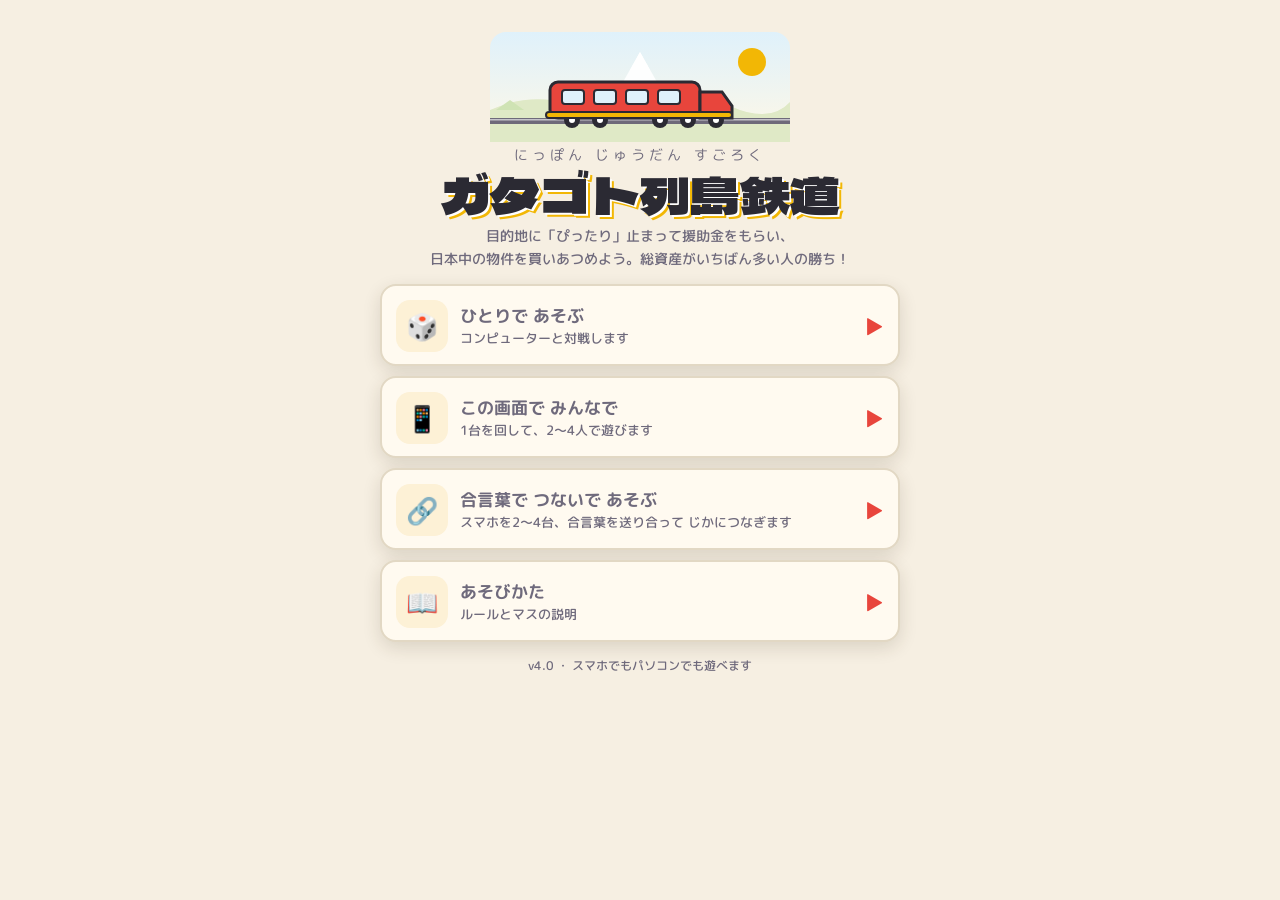
==== gatagoto/index.html @ 1b6e8123 "gatagoto v5.2: full event history & glossary, asset chart with annotated swings, map-aware card text" ====
<!doctype html>
<html lang="ja">
<head>
<meta charset="utf-8">
<meta name="viewport" content="width=device-width, initial-scale=1, viewport-fit=cover, user-scalable=no">
<meta name="theme-color" content="#f6efe2">
<meta name="apple-mobile-web-app-capable" content="yes">
<meta name="apple-mobile-web-app-status-bar-style" content="default">
<title>ガタゴト列島鉄道</title>
<link rel="icon" href="data:image/svg+xml,%3Csvg xmlns='http://www.w3.org/2000/svg' viewBox='0 0 64 64'%3E%3Crect x='6' y='16' width='52' height='30' rx='8' fill='%23e8453c' stroke='%232b2a33' stroke-width='4'/%3E%3Crect x='14' y='24' width='12' height='10' rx='2' fill='%23fff'/%3E%3Crect x='32' y='24' width='12' height='10' rx='2' fill='%23fff'/%3E%3Ccircle cx='20' cy='50' r='6' fill='%232b2a33'/%3E%3Ccircle cx='44' cy='50' r='6' fill='%232b2a33'/%3E%3C/svg%3E">
<link rel="preconnect" href="https://fonts.googleapis.com">
<link rel="preconnect" href="https://fonts.gstatic.com" crossorigin>
<link rel="stylesheet" href="https://fonts.googleapis.com/css2?family=Dela+Gothic+One&family=M+PLUS+Rounded+1c:wght@500;700;800&display=swap">
<style>
/* ===== ガタゴト列島鉄道 ===== */
:root {
  --bg: #f6efe2; --paper: #fffaf0; --ink: #2b2a33; --sub: #6f6a7c; --line: #e2d8c4; --line2: #cdbfa3;
  --red: #e8453c; --blue: #2f7de1; --green: #2fa84f; --orange: #f28c28; --gold: #f2b705; --purple: #8a5cf6;
  --sea: #bfe0ef; --land: #f8f2dc; --land-edge: #d7cba2;
  --shadow: 0 6px 18px rgba(60, 40, 20, .14);
  --font: 'M PLUS Rounded 1c', 'Hiragino Maru Gothic ProN', 'Hiragino Sans', 'Noto Sans JP', system-ui, sans-serif;
  --title: 'Dela Gothic One', 'M PLUS Rounded 1c', system-ui, sans-serif;
  --sat: env(safe-area-inset-top, 0px); --sab: env(safe-area-inset-bottom, 0px);
}
* { box-sizing: border-box; -webkit-tap-highlight-color: transparent; }
html, body { margin: 0; height: 100%; }
body {
  font-family: var(--font); font-weight: 700; color: var(--ink); background: var(--bg);
  overscroll-behavior: none; -webkit-user-select: none; user-select: none; -webkit-text-size-adjust: 100%;
}
button { font: inherit; color: inherit; cursor: pointer; }
input, textarea { font: inherit; }
[hidden] { display: none !important; }
#app { height: 100vh; height: 100dvh; width: 100%; overflow: hidden; position: relative; }
.screen { position: absolute; inset: 0; overflow: auto; -webkit-overflow-scrolling: touch; }
.screen.menu { padding: calc(16px + var(--sat)) 16px calc(24px + var(--sab)); }
.inner { max-width: 520px; margin: 0 auto; }
.ticket {
  background: var(--paper); border-radius: 18px; box-shadow: var(--shadow); padding: 18px 18px 20px; margin: 0 0 14px;
  border: 2px solid var(--line);
}
h1, h2, h3 { margin: 0; }
h2 { font-family: var(--title); font-weight: 400; font-size: 22px; letter-spacing: .02em; margin-bottom: 10px; }
h3.o-label { font-size: 14px; color: var(--sub); margin: 16px 0 6px; }
p { margin: 8px 0; line-height: 1.6; }
.note { font-size: 13px; color: var(--sub); line-height: 1.6; font-weight: 500; }
.btn {
  display: inline-flex; align-items: center; justify-content: center; gap: 8px; min-height: 48px; padding: 10px 18px; border-radius: 14px;
  border: 0; font-weight: 800; font-size: 16px; line-height: 1.2; transition: transform .08s ease, filter .12s ease; touch-action: manipulation;
}
.btn:active { transform: translateY(1px) scale(.98); filter: brightness(.95); }
.btn:disabled { opacity: .45; filter: none; transform: none; cursor: default; }
.btn-main { background: var(--red); color: #fff; box-shadow: 0 4px 0 #b9302a; }
.btn-main:active { box-shadow: 0 2px 0 #b9302a; }
.btn-blue { background: var(--blue); color: #fff; box-shadow: 0 4px 0 #1f5fb3; }
.btn-sub { background: #efe6d3; color: var(--ink); box-shadow: 0 3px 0 #d9ccb0; }
.btn-plain { background: transparent; color: var(--sub); text-decoration: underline; min-height: 40px; }
.btn-wide { width: 100%; }
.btn-big { min-height: 58px; font-size: 18px; }
.row { display: flex; gap: 10px; flex-wrap: wrap; align-items: center; }
.actions-row { display: flex; gap: 10px; justify-content: space-between; margin-top: 16px; flex-wrap: wrap; }

/* ---------- title ---------- */
.title-wrap { text-align: center; padding-top: 12px; }
.logo { font-family: var(--title); font-weight: 400; font-size: clamp(34px, 9vw, 50px); line-height: 1.05; color: var(--ink); text-shadow: 2px 2px 0 #fff, 4px 4px 0 var(--gold); margin: 6px 0 2px; }
.logo small { display: block; font-size: 14px; letter-spacing: .3em; color: var(--sub); font-family: var(--font); text-shadow: none; margin-bottom: 4px; }
.tagline { font-size: 14px; color: var(--sub); font-weight: 500; margin: 6px 0 14px; }
.train-art { width: min(300px, 80vw); height: auto; display: block; margin: 4px auto 6px; }
.menu-list { display: grid; gap: 10px; }
.mbtn {
  display: grid; grid-template-columns: 52px 1fr auto; align-items: center; gap: 12px; text-align: left; width: 100%;
  background: var(--paper); border: 2px solid var(--line); border-radius: 16px; padding: 12px 14px; box-shadow: var(--shadow); min-height: 68px;
}
.mbtn:active { transform: scale(.99); }
.mbtn b { font-size: 17px; display: block; }
.mbtn span { font-size: 12.5px; color: var(--sub); font-weight: 500; display: block; line-height: 1.4; margin-top: 2px; }
.mbtn .ic { width: 52px; height: 52px; border-radius: 14px; display: grid; place-items: center; font-size: 26px; background: #fdf1d6; }
.mbtn .go { font-family: var(--title); color: var(--red); font-size: 20px; }
.mbtn.resume .ic { background: #e3f1ff; }
.foot { text-align: center; font-size: 12px; color: var(--sub); font-weight: 500; margin-top: 14px; }

/* ---------- setup ---------- */
.seg { display: flex; gap: 6px; background: #efe6d3; border-radius: 12px; padding: 4px; }
.seg button { flex: 1; min-height: 42px; border: 0; border-radius: 9px; background: transparent; font-weight: 800; color: var(--sub); }
.seg button.on { background: var(--paper); color: var(--ink); box-shadow: 0 2px 6px rgba(0,0,0,.12); }
.seg button:disabled { opacity: .3; cursor: default; }
.slots { display: grid; gap: 8px; margin-top: 8px; }
.slot { display: grid; grid-template-columns: 14px 1fr auto; gap: 10px; align-items: center; background: #fff; border: 2px solid var(--line); border-radius: 12px; padding: 8px 10px; }
.slot .dot { width: 14px; height: 14px; border-radius: 50%; }
.slot input { border: 0; border-bottom: 2px solid var(--line); background: transparent; padding: 6px 2px; font-size: 16px; font-weight: 700; min-width: 0; width: 100%; outline: none; }
.slot input:focus { border-bottom-color: var(--blue); }
.slot .seg { padding: 3px; }
.slot .seg button { min-height: 34px; font-size: 13px; padding: 0 10px; }
.slot.off { opacity: .45; }

/* ---------- 合言葉 (passphrase) ---------- */
.pp-code { width: 100%; resize: none; border: 2px solid var(--line); border-radius: 12px; padding: 10px; font-family: ui-monospace, SFMono-Regular, Menlo, monospace; font-size: 12px; line-height: 1.4; background: #fff; color: var(--ink); word-break: break-all; -webkit-user-select: text; user-select: text; }
.pp-code.pp-in { background: #fffdf5; }
.pp-code:focus { outline: none; border-color: var(--blue); }
.pp-row { display: flex; gap: 8px; margin-top: 8px; flex-wrap: wrap; }
.status { border-radius: 12px; padding: 10px 12px; font-size: 14px; line-height: 1.55; background: #f1ebdd; color: var(--ink); font-weight: 600; margin-top: 12px; }
.status[data-state="ok"] { background: #e2f6e7; color: #1d6b35; }
.status[data-state="bad"] { background: #fde4e1; color: #a52a22; }
.name-row { display: flex; gap: 8px; align-items: center; margin: 6px 0 4px; }
.name-row input { flex: 1; min-width: 0; border: 2px solid var(--line); border-radius: 12px; padding: 10px 12px; font-size: 16px; font-weight: 700; background: #fff; outline: none; }
.name-row input:focus { border-color: var(--blue); }
.plist { list-style: none; margin: 6px 0 0; padding: 0; display: grid; gap: 6px; }
.plist li { display: flex; align-items: center; gap: 10px; background: #fff; border: 2px solid var(--line); border-radius: 12px; padding: 8px 12px; font-size: 15px; }
.plist .dot { width: 12px; height: 12px; border-radius: 50%; }
.plist .tag { margin-left: auto; font-size: 12px; color: var(--sub); font-weight: 600; }
details.help { margin-top: 12px; font-size: 13px; color: var(--sub); font-weight: 500; }
details.help summary { cursor: pointer; font-weight: 700; color: var(--ink); }
details.help ol { padding-left: 18px; line-height: 1.6; }

/* ---------- game screen ---------- */
#scr-game { display: flex; flex-direction: column; overflow: hidden; background: var(--sea); }
.top {
  display: grid; grid-template-columns: auto 1fr auto; gap: 8px; align-items: center; padding: calc(6px + var(--sat)) 10px 6px; background: var(--paper);
  border-bottom: 2px solid var(--line); z-index: 3; box-shadow: 0 2px 8px rgba(0,0,0,.08);
}
.top-date { background: var(--ink); color: #fff; border-radius: 10px; padding: 4px 10px; text-align: center; line-height: 1.15; min-width: 58px; }
.top-date b { font-size: 13px; display: block; }
.top-date span { font-size: 15px; }
.top-dest { min-width: 0; line-height: 1.2; }
.top-dest small { display: block; font-size: 11px; color: var(--sub); }
.top-dest b { font-size: 18px; white-space: nowrap; overflow: hidden; text-overflow: ellipsis; display: inline-block; max-width: 100%; vertical-align: bottom; }
.top-dest span { font-size: 12px; color: var(--sub); margin-left: 6px; font-weight: 600; }
.icon-btn { width: 42px; height: 42px; border-radius: 12px; border: 2px solid var(--line); background: #fff; font-size: 20px; display: grid; place-items: center; }
.map { position: relative; flex: 1; min-height: 0; overflow: hidden; touch-action: none; }
#board { width: 100%; height: 100%; display: block; }
.map-ctl { position: absolute; right: 8px; top: 8px; display: flex; flex-direction: column; gap: 6px; z-index: 2; }
.map-ctl button { width: 42px; height: 42px; border-radius: 12px; border: 2px solid var(--line); background: rgba(255,250,240,.94); font-size: 13px; font-weight: 800; display: grid; place-items: center; box-shadow: 0 2px 6px rgba(0,0,0,.12); }
.map-ctl button.z { font-size: 20px; }
.hint-pin { position: absolute; left: 8px; top: 8px; z-index: 2; background: rgba(43,42,51,.85); color: #fff; font-size: 12px; padding: 6px 10px; border-radius: 10px; font-weight: 600; max-width: 60%; line-height: 1.4; pointer-events: none; }

/* dice */
.dice { position: absolute; left: 50%; top: 18%; transform: translateX(-50%); display: flex; gap: 10px; z-index: 4; pointer-events: none; }
.die { width: 58px; height: 58px; border-radius: 14px; background: #fff; border: 3px solid var(--ink); box-shadow: 0 6px 0 #c9bfa9, 0 10px 20px rgba(0,0,0,.2); display: grid; place-items: center; font-family: var(--title); font-size: 30px; }
.die.rolling { animation: shake .35s ease-in-out infinite; }
@keyframes shake { 0%,100% { transform: rotate(-8deg) translateY(0); } 50% { transform: rotate(8deg) translateY(-8px); } }
.die.pop { animation: pop .35s ease-out; }
@keyframes pop { 0% { transform: scale(.6); } 70% { transform: scale(1.15); } 100% { transform: scale(1); } }

/* event card */
.ev { position: absolute; left: 10px; right: 10px; bottom: 12px; z-index: 5; background: var(--paper); border: 3px solid var(--ink); border-radius: 16px; padding: 12px 14px 12px; box-shadow: 0 10px 24px rgba(0,0,0,.25); animation: rise .25s ease-out; }
.ev.ev-plus { border-color: var(--blue); } .ev.ev-minus { border-color: var(--red); } .ev.ev-arrive { border-color: var(--gold); background: #fff8dc; }
.ev.ev-tanuki { border-color: #8d6e3f; background: #f6ecdc; } .ev.ev-settle { border-color: var(--green); }
.ev .ev-who { font-size: 12px; color: var(--sub); display: flex; align-items: center; gap: 6px; }
.ev .ev-who i { width: 10px; height: 10px; border-radius: 50%; display: inline-block; }
.ev .ev-title { font-family: var(--title); font-weight: 400; font-size: 20px; margin: 2px 0 4px; line-height: 1.25; }
.ev .ev-text { font-size: 14px; line-height: 1.55; font-weight: 600; white-space: pre-line; }
.ev .ev-skip { font-size: 11px; color: var(--sub); text-align: right; margin-top: 6px; font-weight: 600; }
.ev table { width: 100%; border-collapse: collapse; margin-top: 6px; font-size: 14px; }
.ev td { padding: 3px 4px; border-bottom: 1px dashed var(--line2); }
.ev td:last-child { text-align: right; font-variant-numeric: tabular-nums; }
.ev .tanuki-art { width: 54px; height: 54px; float: right; margin: -4px -2px 0 8px; }
@keyframes rise { from { transform: translateY(16px); opacity: 0; } to { transform: none; opacity: 1; } }

/* bottom panel */
.panel > * { max-width: 820px; margin-left: auto; margin-right: auto; }
.panel { background: var(--paper); border-top: 2px solid var(--line); padding: 8px 10px calc(8px + var(--sab)); z-index: 3; box-shadow: 0 -2px 10px rgba(0,0,0,.08); }
.pstrip { display: grid; grid-auto-flow: column; grid-auto-columns: minmax(0, 1fr); gap: 6px; margin-bottom: 8px; }
.chip { border: 2px solid var(--line); border-radius: 12px; padding: 5px 6px 4px; background: #fff; min-width: 0; text-align: left; line-height: 1.2; position: relative; }
.chip.on { border-color: var(--ink); box-shadow: 0 0 0 3px var(--c, var(--gold)); }
.chip .nm { display: flex; align-items: center; gap: 4px; font-size: 12px; white-space: nowrap; overflow: hidden; text-overflow: ellipsis; }
.chip .nm i { width: 9px; height: 9px; border-radius: 50%; background: var(--c); flex: none; }
.chip .money { font-size: 13px; font-variant-numeric: tabular-nums; white-space: nowrap; overflow: hidden; text-overflow: ellipsis; }
.chip .money.neg { color: var(--red); }
.chip .sub { font-size: 10.5px; color: var(--sub); white-space: nowrap; }
.chip .tk { position: absolute; right: -4px; top: -8px; width: 22px; height: 22px; }
.actions { min-height: 56px; display: flex; gap: 8px; align-items: center; justify-content: center; flex-wrap: wrap; }
.actions .btn { flex: 1 1 auto; }
.actions .msg { font-size: 15px; color: var(--sub); font-weight: 700; display: flex; align-items: center; gap: 8px; }
.actions .branch { display: grid; gap: 6px; width: 100%; grid-template-columns: repeat(auto-fit, minmax(140px, 1fr)); }
.actions .branch-title { width: 100%; text-align: center; font-size: 14px; margin-bottom: 2px; }
.bbtn { min-height: 50px; border-radius: 12px; border: 2px solid var(--ink); background: #fff; font-weight: 800; font-size: 15px; display: flex; flex-direction: column; align-items: center; line-height: 1.2; padding: 6px; }
.bbtn small { font-size: 11px; color: var(--sub); font-weight: 600; }
.bbtn.near { border-color: var(--blue); color: var(--blue); }
.bbtn.exact { border-color: var(--gold); background: #fff8dc; }
.bbtn.exact small { color: #b4860b; }
.bbtn.back { border-style: dashed; }
.actions .picks { display: grid; gap: 6px; width: 100%; grid-template-columns: repeat(auto-fit, minmax(96px, 1fr)); }
.actions .picks .bbtn { min-height: 46px; }
.actions .picks .bbtn i { width: 10px; height: 10px; border-radius: 50%; display: inline-block; margin-right: 4px; }
.hint-pin b { color: var(--gold); }
.hint-pin.exact { background: rgba(180,134,11,.92); }
.spin { width: 16px; height: 16px; border: 3px solid var(--line2); border-top-color: var(--ink); border-radius: 50%; animation: spin .8s linear infinite; }
@keyframes spin { to { transform: rotate(360deg); } }
.logline { font-size: 12px; color: var(--sub); font-weight: 600; margin-top: 6px; white-space: nowrap; overflow: hidden; text-overflow: ellipsis; }

/* sheets */
.sheet-bg { position: absolute; inset: 0; background: rgba(30,20,10,.45); z-index: 20; animation: fade .2s ease-out; }
@keyframes fade { from { opacity: 0; } to { opacity: 1; } }
.sheet { position: absolute; left: 0; right: 0; bottom: 0; max-height: 86%; display: flex; flex-direction: column; background: var(--paper); border-radius: 20px 20px 0 0; z-index: 21; box-shadow: 0 -8px 30px rgba(0,0,0,.3); animation: up .22s ease-out; padding-bottom: var(--sab); }
@keyframes up { from { transform: translateY(40px); opacity: .5; } to { transform: none; opacity: 1; } }
.sheet-h { display: flex; align-items: center; gap: 10px; padding: 14px 16px 8px; }
.sheet-h h3 { font-size: 17px; flex: 1; }
.sheet-h .x { width: 36px; height: 36px; border-radius: 50%; border: 0; background: #efe6d3; font-size: 18px; }
.sheet-b { overflow: auto; padding: 4px 14px 14px; -webkit-overflow-scrolling: touch; }
.sheet-f { padding: 10px 14px 12px; border-top: 2px solid var(--line); display: flex; gap: 8px; }
.sheet-f .btn { flex: 1; }
.prop { display: grid; grid-template-columns: 28px 1fr auto; gap: 8px; align-items: center; padding: 9px 6px; border-bottom: 1px dashed var(--line2); font-size: 15px; }
.prop .chk { width: 24px; height: 24px; border-radius: 7px; border: 2px solid var(--ink); background: #fff; display: grid; place-items: center; font-size: 15px; color: #fff; }
.prop.sel .chk { background: var(--red); border-color: var(--red); }
.prop.owned { opacity: .55; }
.prop .pn { min-width: 0; }
.prop .pn small { display: block; font-size: 12px; color: var(--sub); font-weight: 600; }
.prop .pr { text-align: right; font-variant-numeric: tabular-nums; line-height: 1.2; }
.prop .pr small { display: block; font-size: 12px; color: var(--green); }
.prop .own { font-size: 11px; color: #fff; border-radius: 6px; padding: 1px 6px; display: inline-block; }
.total { display: flex; justify-content: space-between; font-size: 15px; padding: 8px 6px 0; }
.total.over { color: var(--red); }
.card-item { display: grid; grid-template-columns: 1fr auto; gap: 10px; align-items: center; padding: 10px 6px; border-bottom: 1px dashed var(--line2); }
.card-item b { font-size: 16px; display: block; }
.card-item small { font-size: 12.5px; color: var(--sub); font-weight: 600; line-height: 1.4; }
.card-item .btn { min-height: 40px; padding: 6px 14px; font-size: 14px; }
.card-item .price { font-size: 13px; color: var(--sub); font-weight: 700; white-space: nowrap; }
.prop .btn { min-height: 34px; padding: 4px 10px; font-size: 13px; }
.menu-items { display: grid; gap: 8px; }
.menu-items .btn { justify-content: flex-start; }
.rank { display: grid; gap: 8px; }
.rank-row { display: grid; grid-template-columns: 34px 1fr auto; gap: 10px; align-items: center; background: #fff; border: 2px solid var(--line); border-radius: 14px; padding: 10px 12px; }
.rank-row .no { font-family: var(--title); font-size: 22px; text-align: center; color: var(--sub); }
.rank-row.first { border-color: var(--gold); background: #fff8dc; } .rank-row.first .no { color: #c9960b; }
.rank-row b { font-size: 16px; display: flex; align-items: center; gap: 6px; }
.rank-row b i { width: 10px; height: 10px; border-radius: 50%; display: inline-block; }
.rank-row small { font-size: 12px; color: var(--sub); font-weight: 600; display: block; }
.rank-row .as { text-align: right; font-size: 15px; font-variant-numeric: tabular-nums; }
.rank-row .as small { text-align: right; }
.props-of { margin-top: 10px; }
.props-of h4 { margin: 10px 0 4px; font-size: 14px; color: var(--sub); }
.logs { font-size: 13px; line-height: 1.5; font-weight: 600; }
.logs div { padding: 5px 0; border-bottom: 1px dashed var(--line2); }
.logs .lm { color: var(--sub); font-size: 11px; margin-right: 6px; }

/* ---------- result ---------- */
.result-title { text-align: center; font-family: var(--title); font-size: 30px; font-weight: 400; margin: 6px 0 2px; }
.confetti { pointer-events: none; position: absolute; inset: 0; overflow: hidden; }
.confetti i { position: absolute; top: -12px; width: 9px; height: 14px; border-radius: 2px; animation: fall linear forwards; }
@keyframes fall { to { transform: translateY(110vh) rotate(720deg); } }

/* ---------- how to ---------- */
.howto h3 { font-size: 15px; margin: 14px 0 4px; display: flex; align-items: center; gap: 8px; }
.howto p, .howto li { font-size: 14px; font-weight: 500; line-height: 1.7; }
.howto ul { padding-left: 18px; margin: 4px 0; }
.sq { display: inline-grid; place-items: center; width: 20px; height: 20px; border-radius: 50%; color: #fff; font-size: 13px; font-weight: 800; }

/* ---------- board (svg) ---------- */
.isl { fill: var(--land); stroke: var(--land-edge); stroke-width: 10; stroke-linejoin: round; paint-order: stroke; }
.rail { stroke: #5b5566; stroke-width: 7; fill: none; stroke-linecap: round; }
.rail2 { stroke: #fff; stroke-width: 2.5; fill: none; stroke-dasharray: 6 9; stroke-linecap: round; opacity: .9; }
.rail.sea { stroke: #2f7de1; stroke-width: 5; stroke-dasharray: 10 8; opacity: .75; }
.rail2.sea { display: none; }
.nd { stroke: #fff; stroke-width: 3; }
.nd.plus { fill: var(--blue); } .nd.minus { fill: var(--red); } .nd.card { fill: var(--gold); }
.nd.city { fill: #fff; stroke: var(--ink); stroke-width: 3.5; }
.nd.shop { fill: var(--purple); stroke: #fff; stroke-width: 3; }
.nd-sym.shop-sym { font-size: 13px; }
.route { fill: none; stroke: var(--gold); stroke-width: 9; stroke-linecap: round; stroke-linejoin: round; opacity: .55; }
.pick-ring { fill: rgba(255,255,255,.35); stroke-width: 4; animation: pickpulse 1s ease-in-out infinite; transform-box: fill-box; transform-origin: center; }
@keyframes pickpulse { 0%,100% { transform: scale(1); } 50% { transform: scale(1.18); } }
.nd-sym { fill: #fff; font-size: 17px; font-weight: 900; text-anchor: middle; dominant-baseline: central; pointer-events: none; font-family: var(--font); }
.nd-sym.card-sym { font-size: 13px; }
.lbl { font-size: 15px; font-weight: 800; text-anchor: middle; fill: var(--ink); paint-order: stroke; stroke: #fff; stroke-width: 4; stroke-linejoin: round; pointer-events: none; font-family: var(--font); }
.ins { fill: none; stroke: var(--ink); stroke-width: 2; stroke-dasharray: 8 6; opacity: .5; }
.ins-lbl { font-size: 13px; fill: var(--sub); font-weight: 700; font-family: var(--font); }
.dest-ring { fill: none; stroke: var(--gold); stroke-width: 5; animation: ring 1.4s ease-out infinite; transform-box: fill-box; transform-origin: center; }
@keyframes ring { 0% { transform: scale(.7); opacity: 1; } 100% { transform: scale(2.2); opacity: 0; } }
.tok { transition: transform .42s cubic-bezier(.3,.7,.3,1); will-change: transform; }
.tok.nomove { transition: none; }
.tok .body { stroke: #fff; stroke-width: 2; }
.tok.cur .body { stroke: #2b2a33; stroke-width: 2.5; }
.tok .bob { animation: bob .9s ease-in-out infinite; }
@keyframes bob { 0%,100% { transform: translateY(0); } 50% { transform: translateY(-4px); } }
.own-dot { stroke: #fff; stroke-width: 1.5; }
.tanuki-badge { transition: transform .42s cubic-bezier(.3,.7,.3,1); }

/* ---------- seasons ---------- */
#scr-game[data-season="spring"] { --land: #fbf3e4; --land-edge: #e3c8c0; --sea: #c6e2ef; }
#scr-game[data-season="summer"] { --land: #f3f6d9; --land-edge: #c9d59a; --sea: #a9dcf0; }
#scr-game[data-season="autumn"] { --land: #f9ecd2; --land-edge: #e0b98a; --sea: #bcd6e3; }
#scr-game[data-season="winter"] { --land: #f9f9fc; --land-edge: #cfd6e4; --sea: #c3d2e0; }
.weather { position: absolute; inset: 0; pointer-events: none; overflow: hidden; z-index: 1; }
.weather i { position: absolute; top: -20px; display: block; animation: drift linear infinite; opacity: .85; }
.weather[data-season="spring"] i { width: 10px; height: 8px; border-radius: 60% 0 60% 0; background: #f7b4c4; }
.weather[data-season="autumn"] i { width: 11px; height: 8px; border-radius: 0 60% 0 60%; background: #e0862e; }
.weather[data-season="winter"] i { width: 8px; height: 8px; border-radius: 50%; background: #fff; box-shadow: 0 0 4px rgba(255,255,255,.9); }
@keyframes drift { 0% { transform: translate(0, 0) rotate(0deg); } 50% { transform: translate(var(--sw, 20px), 50vh) rotate(180deg); } 100% { transform: translate(0, 100vh) rotate(360deg); opacity: .4; } }
.ev.ev-season { border-color: var(--purple); background: #f6f0ff; }
.chip .dist { font-size: 11px; color: var(--ink); font-weight: 800; white-space: nowrap; }
.netbar { display: flex; align-items: center; gap: 8px; padding: 6px 10px; background: #fde4e1; color: #a52a22; font-size: 13px; font-weight: 700; z-index: 3; border-bottom: 2px solid #f3c5c0; }
.netbar span { flex: 1; min-width: 0; line-height: 1.4; }
.netbar .btn { min-height: 36px; padding: 6px 12px; font-size: 13px; flex: none; }
.plist li .btn-plain { margin-left: 8px; min-height: 30px; font-size: 12px; padding: 0 4px; }

/* ---------- v4: air routes, square kinds, vehicles ---------- */
.rail.air { stroke: #fff; stroke-width: 4; stroke-dasharray: 2 9; opacity: .9; }
.nd-air { fill: rgba(255,255,255,.85); stroke: #9fd0ea; stroke-width: 2; }
.nd.nice { fill: #e8573c; }
.nd.warp { fill: var(--purple); }
.nd.bonus { fill: #2b2a33; }
.nd-sym.bonus-sym { font-size: 15px; fill: var(--gold); }
.tok .veh { display: none; }
.tok[data-veh="train"] .veh.train, .tok[data-veh="ship"] .veh.ship, .tok[data-veh="plane"] .veh.plane { display: block; }
.tok[data-veh="ship"] .bob { animation: sway 1.6s ease-in-out infinite; }
@keyframes sway { 0%,100% { transform: rotate(-4deg) translateY(0); } 50% { transform: rotate(4deg) translateY(-2px); } }
.tok[data-veh="plane"] .bob { animation: hover 1.2s ease-in-out infinite; }
@keyframes hover { 0%,100% { transform: translateY(-6px); } 50% { transform: translateY(-11px); } }
.ev.ev-ginji { border-color: #2b2a33; background: #e9e4f6; }
/* ---------- the yearly books, as an end roll ---------- */
.settle { position: absolute; inset: 0; z-index: 6; background: linear-gradient(180deg, rgba(20,16,32,.94), rgba(40,30,60,.96)); color: #fff; display: flex; flex-direction: column; padding: 14px 14px calc(12px + var(--sab)); animation: fade .4s ease-out; overflow: hidden; }
.settle h2 { font-family: var(--title); font-weight: 400; font-size: 26px; text-align: center; color: var(--gold); margin: 6px 0 2px; letter-spacing: .04em; }
.settle .sub { text-align: center; font-size: 13px; color: #d8d2e6; font-weight: 600; margin-bottom: 8px; }
.settle .roll { flex: 1; min-height: 0; overflow: auto; -webkit-overflow-scrolling: touch; display: grid; gap: 8px; align-content: start; }
.settle .srow { background: rgba(255,255,255,.08); border: 1px solid rgba(255,255,255,.18); border-radius: 14px; padding: 9px 12px; display: grid; grid-template-columns: 34px 1fr auto; gap: 8px 10px; align-items: center; opacity: 0; transform: translateY(14px); animation: rollin .5s ease-out forwards; }
.settle .srow.first { border-color: var(--gold); background: rgba(242,183,5,.14); }
@keyframes rollin { to { opacity: 1; transform: none; } }
.settle .no { font-family: var(--title); font-size: 24px; text-align: center; color: #d8d2e6; }
.settle .srow.first .no { color: var(--gold); }
.settle .who { font-size: 16px; font-weight: 800; display: flex; align-items: center; gap: 6px; }
.settle .who i { width: 10px; height: 10px; border-radius: 50%; display: inline-block; }
.settle .who .mv { font-size: 11px; font-weight: 700; color: #9be29b; margin-left: 4px; }
.settle .who .mv.down { color: #f29b9b; }
.settle .as { text-align: right; font-size: 16px; font-variant-numeric: tabular-nums; }
.settle .as small { display: block; font-size: 10px; color: #c8c2d6; }
.settle .det { grid-column: 2 / span 2; font-size: 12px; color: #d8d2e6; font-weight: 600; line-height: 1.55; }
.settle .det b { color: #fff; }
.settle .det .cat { display: inline-block; margin-right: 8px; }
.settle .tail { text-align: center; font-size: 12px; color: #c8c2d6; font-weight: 600; margin-top: 8px; opacity: 0; animation: rollin .5s ease-out forwards; }
.settle .btn { margin-top: 8px; }

.dice-left { position: absolute; left: 50%; top: calc(18% + 70px); transform: translateX(-50%); z-index: 4; pointer-events: none; background: var(--ink); color: #fff; font-size: 14px; font-weight: 800; padding: 4px 12px; border-radius: 999px; box-shadow: 0 3px 8px rgba(0,0,0,.25); white-space: nowrap; }

/* ---------- world happenings ---------- */
.marker { font-size: 26px; text-anchor: middle; dominant-baseline: central; pointer-events: none; animation: bob 1.2s ease-in-out infinite; }
#board.air-closed .rail.air { opacity: .15; }
#board.air-closed g[data-air] { opacity: .35; }
.wstat { position: absolute; left: 8px; top: 48px; z-index: 2; display: flex; flex-wrap: wrap; gap: 4px; max-width: 70%; cursor: pointer; }
.wstat span { background: rgba(255,250,240,.95); border: 2px solid var(--line); color: var(--ink); font-size: 11px; font-weight: 800; padding: 3px 8px; border-radius: 999px; box-shadow: 0 2px 6px rgba(0,0,0,.12); }
.wstat span.bad { background: #fde4e1; border-color: #f3c5c0; color: #a52a22; }
.wstat span.good { background: #e2f6e7; border-color: #bfe6c9; color: #1d6b35; }

/* ---------- history, glossary, chart ---------- */
.wstat span.ask { background: var(--ink); color: #fff; border-color: var(--ink); }
.hist { display: grid; gap: 8px; margin-top: 8px; }
.hist-item { background: #fff; border: 2px solid var(--line); border-left-width: 6px; border-radius: 12px; padding: 8px 10px; }
.hist-item.hist-plus, .hist-item.hist-buy, .hist-item.hist-arrive { border-left-color: var(--blue); }
.hist-item.hist-minus, .hist-item.hist-ginji, .hist-item.hist-itazura { border-left-color: var(--red); }
.hist-item.hist-tanuki { border-left-color: #8d6e3f; } .hist-item.hist-season { border-left-color: var(--purple); } .hist-item.hist-settle { border-left-color: var(--green); }
.hist-item.hist-card, .hist-item.hist-warp, .hist-item.hist-oharai, .hist-item.hist-steal { border-left-color: var(--gold); }
.hist-when { font-size: 11px; color: var(--sub); font-weight: 700; display: flex; align-items: center; gap: 4px; }
.hist-when i { width: 9px; height: 9px; border-radius: 50%; display: inline-block; }
.hist-title { font-size: 15px; font-weight: 800; margin-top: 2px; }
.hist-text { font-size: 13px; font-weight: 600; color: #4a4656; line-height: 1.55; white-space: pre-line; margin-top: 2px; }
.hist-rows { display: flex; flex-wrap: wrap; gap: 4px 12px; font-size: 12px; font-weight: 700; margin-top: 4px; }
.hist-rows i { width: 8px; height: 8px; border-radius: 50%; display: inline-block; margin-right: 3px; }
.gl-h { font-size: 14px; color: var(--sub); margin: 14px 0 6px; }
.gl-list { display: grid; gap: 6px; }
.gl-item { background: #fff; border: 2px solid var(--line); border-radius: 12px; padding: 8px 10px; }
.gl-item b { font-size: 14px; display: block; }
.gl-item small { font-size: 12.5px; font-weight: 600; color: #4a4656; line-height: 1.5; display: block; margin-top: 2px; }
.legend { display: flex; flex-wrap: wrap; gap: 6px 14px; font-size: 13px; font-weight: 700; margin: 6px 0; }
.legend i { width: 10px; height: 10px; border-radius: 50%; display: inline-block; margin-right: 4px; }
.achart { background: #fff; border: 2px solid var(--line); border-radius: 12px; }
.ac-grid { stroke: #ebe4d4; stroke-width: 1; } .ac-zero { stroke: var(--red); stroke-width: 1.5; stroke-dasharray: 4 3; }
.ac-lbl { font-size: 10px; fill: var(--sub); font-weight: 700; font-family: var(--font); }
.swings { display: grid; gap: 6px; }
.sw { display: grid; grid-template-columns: auto 10px auto auto 1fr; gap: 6px; align-items: center; background: #fff; border: 2px solid var(--line); border-radius: 12px; padding: 7px 10px; font-size: 13px; }
.sw i { width: 10px; height: 10px; border-radius: 50%; display: inline-block; }
.sw b { font-variant-numeric: tabular-nums; white-space: nowrap; }
.sw.up b { color: var(--blue); } .sw.down b { color: var(--red); }
.sw-when { font-size: 11px; color: var(--sub); font-weight: 700; white-space: nowrap; }
.sw-who { font-weight: 800; white-space: nowrap; }
.sw-why { font-size: 12px; font-weight: 600; color: #4a4656; min-width: 0; overflow: hidden; text-overflow: ellipsis; white-space: nowrap; }
@media (max-width: 420px) { .sw { grid-template-columns: auto 10px auto auto; } .sw-why { grid-column: 1 / -1; white-space: normal; } }
</style>
</head>
<body>
<div id="app">

  <!-- ===== title ===== -->
  <section class="screen menu" id="scr-title">
    <div class="inner">
      <div class="title-wrap">
        <svg class="train-art" viewBox="0 0 300 110" aria-hidden="true">
          <defs><linearGradient id="skyg" x1="0" y1="0" x2="0" y2="1"><stop offset="0" stop-color="#dff1fb"/><stop offset="1" stop-color="#fff8e6"/></linearGradient></defs>
          <rect x="0" y="0" width="300" height="110" rx="16" fill="url(#skyg)"/>
          <path d="M0 78 Q40 60 80 72 T160 70 T240 74 T300 70 V110 H0Z" fill="#dfe9c6"/>
          <path d="M150 20 l-26 46 h52z" fill="#fff" opacity=".9"/><path d="M150 20 l-10 18 h20z" fill="#fff"/>
          <path d="M20 68 l-14 10 h28z" fill="#cfe3b4"/>
          <rect x="0" y="86" width="300" height="6" fill="#6e6a7a"/><rect x="0" y="87" width="300" height="1.5" fill="#fff" opacity=".6" stroke-dasharray="6 8"/>
          <g id="art-train"><rect x="60" y="50" width="150" height="36" rx="8" fill="#e8453c" stroke="#2b2a33" stroke-width="3"/>
            <rect x="72" y="58" width="22" height="14" rx="3" fill="#dff1fb" stroke="#2b2a33" stroke-width="2"/><rect x="104" y="58" width="22" height="14" rx="3" fill="#dff1fb" stroke="#2b2a33" stroke-width="2"/><rect x="136" y="58" width="22" height="14" rx="3" fill="#dff1fb" stroke="#2b2a33" stroke-width="2"/><rect x="168" y="58" width="22" height="14" rx="3" fill="#dff1fb" stroke="#2b2a33" stroke-width="2"/>
            <path d="M210 60 h22 l10 14 v12 h-32z" fill="#e8453c" stroke="#2b2a33" stroke-width="3"/>
            <circle cx="82" cy="88" r="8" fill="#2b2a33"/><circle cx="110" cy="88" r="8" fill="#2b2a33"/><circle cx="170" cy="88" r="8" fill="#2b2a33"/><circle cx="198" cy="88" r="8" fill="#2b2a33"/><circle cx="226" cy="88" r="8" fill="#2b2a33"/>
            <circle cx="82" cy="88" r="3" fill="#fff"/><circle cx="110" cy="88" r="3" fill="#fff"/><circle cx="170" cy="88" r="3" fill="#fff"/><circle cx="198" cy="88" r="3" fill="#fff"/><circle cx="226" cy="88" r="3" fill="#fff"/>
            <rect x="56" y="80" width="186" height="6" rx="3" fill="#f2b705" stroke="#2b2a33" stroke-width="2"/></g>
          <g fill="#f2b705"><circle cx="262" cy="30" r="14"/></g>
        </svg>
        <h1 class="logo"><small>にっぽん じゅうだん すごろく</small>ガタゴト列島鉄道</h1>
        <p class="tagline">目的地に「ぴったり」止まって援助金をもらい、<br>日本中の物件を買いあつめよう。総資産がいちばん多い人の勝ち！</p>
      </div>
      <div class="menu-list">
        <button class="mbtn resume" id="b-resume" type="button" hidden><span class="ic">💾</span><span><b>つづきから</b><span id="resume-info"></span></span><span class="go">▶</span></button>
        <button class="mbtn" id="b-solo" type="button"><span class="ic">🎲</span><span><b>ひとりで あそぶ</b><span>コンピューターと対戦します</span></span><span class="go">▶</span></button>
        <button class="mbtn" id="b-local" type="button"><span class="ic">📱</span><span><b>この画面で みんなで</b><span>1台を回して、2〜4人で遊びます</span></span><span class="go">▶</span></button>
        <button class="mbtn" id="b-p2p" type="button"><span class="ic">🔗</span><span><b>合言葉で つないで あそぶ</b><span>スマホを2〜4台、合言葉を送り合って じかにつなぎます</span></span><span class="go">▶</span></button>
        <button class="mbtn" id="b-howto" type="button"><span class="ic">📖</span><span><b>あそびかた</b><span>ルールとマスの説明</span></span><span class="go">▶</span></button>
      </div>
      <p class="foot">v<span id="ver"></span> ・ スマホでもパソコンでも遊べます</p>
    </div>
  </section>

  <!-- ===== setup (one screen) ===== -->
  <section class="screen menu" id="scr-setup" hidden>
    <div class="inner">
      <article class="ticket">
        <h2 id="setup-title">ひとりで あそぶ</h2>
        <h3 class="o-label">マップ</h3>
        <div class="seg" id="seg-map"><button type="button" data-m="japan" class="on">🗾 日本編</button><button type="button" data-m="world">🌏 世界編</button></div>
        <h3 class="o-label">人数</h3>
        <div class="seg" id="seg-n"><button type="button" data-n="2">2人</button><button type="button" data-n="3">3人</button><button type="button" data-n="4" class="on">4人</button></div>
        <h3 class="o-label">プレイヤー</h3>
        <div class="slots" id="slots"></div>
        <h3 class="o-label">なん年あそぶ？（1年＝12ターン）</h3>
        <div class="seg" id="seg-y"><button type="button" data-y="1">1年</button><button type="button" data-y="3" class="on">3年</button><button type="button" data-y="5">5年</button><button type="button" data-y="10">10年</button></div>
        <h3 class="o-label">コンピューターの強さ</h3>
        <div class="seg" id="seg-cpulv"><button type="button" data-l="easy">よわい</button><button type="button" data-l="normal" class="on">ふつう</button><button type="button" data-l="hard">つよい</button></div>
        <div class="actions-row">
          <button class="btn btn-plain" id="setup-back" type="button">もどる</button>
          <button class="btn btn-main btn-big" id="setup-go" type="button">出発！</button>
        </div>
      </article>
    </div>
  </section>

  <!-- ===== 合言葉: phones linked directly ===== -->
  <section class="screen menu" id="scr-p2p" hidden>
    <div class="inner">
      <article class="ticket">
        <h2>合言葉で じかにつなぐ</h2>
        <p class="note">サーバーを使わずに、スマホどうしを直接つなぎます。合言葉は LINE などで送り合ってください。同じ Wi‑Fi だと つながりやすくなります。3台以上のときは、1台目が ひとりずつ順番にさそいます。</p>
        <div class="name-row"><label for="my-name">なまえ</label><input id="my-name" type="text" maxlength="8" placeholder="あなたの名前" autocomplete="nickname"></div>
        <div class="menu-list" id="pp-pick" style="margin-top:10px">
          <button class="mbtn" id="pp-host-go" type="button"><span class="ic">📣</span><span><b>1台目（さそう側）</b><span>合言葉を作って、相手に送ります。ゲームの進行役になります</span></span><span class="go">▶</span></button>
          <button class="mbtn" id="pp-guest-go" type="button"><span class="ic">📩</span><span><b>2台目以降（さそわれた側）</b><span>届いた合言葉を貼って、返事を作ります</span></span><span class="go">▶</span></button>
        </div>

        <!-- host: invite one friend at a time -->
        <div id="pp-host" hidden>
          <h3 class="o-label">つながった人</h3>
          <ul class="plist" id="pp-members"></ul>
          <div id="pp-invite">
            <h3 class="o-label">① この合言葉を相手に送る</h3>
            <textarea class="pp-code" id="pp-offer" readonly rows="4" aria-label="1台目の合言葉"></textarea>
            <div class="pp-row"><button class="btn btn-sub" id="pp-offer-copy" type="button">コピー</button><button class="btn btn-sub" id="pp-offer-share" type="button" hidden>LINE などで送る</button></div>
            <h3 class="o-label">② 相手から届いた返事を貼る</h3>
            <textarea class="pp-code pp-in" id="pp-answer-in" rows="3" placeholder="ここに貼る" aria-label="相手からの返事の合言葉"></textarea>
            <div class="pp-row"><button class="btn btn-main" id="pp-link" type="button">つなぐ</button><button class="btn btn-sub" id="pp-newcode" type="button" hidden>合言葉を作り直す</button></div>
          </div>
          <div class="pp-row" id="pp-more-row" hidden><button class="btn btn-sub btn-wide" id="pp-more" type="button">もう1人さそう（合言葉を作る）</button></div>
          <div id="pp-settings" hidden>
            <h3 class="o-label">マップ</h3>
            <div class="seg" id="seg-map2"><button type="button" data-m="japan" class="on">🗾 日本編</button><button type="button" data-m="world">🌏 世界編</button></div>
            <h3 class="o-label">なん年あそぶ？（1年＝12ターン）</h3>
            <div class="seg" id="seg-y2"><button type="button" data-y="1">1年</button><button type="button" data-y="3" class="on">3年</button><button type="button" data-y="5">5年</button><button type="button" data-y="10">10年</button></div>
            <h3 class="o-label">コンピューターを足す</h3>
            <div class="seg" id="seg-cpu"><button type="button" data-c="0" class="on">なし</button><button type="button" data-c="1">1人</button><button type="button" data-c="2">2人</button><button type="button" data-c="3">3人</button></div>
            <h3 class="o-label">コンピューターの強さ</h3>
            <div class="seg" id="seg-cpulv2"><button type="button" data-l="easy">よわい</button><button type="button" data-l="normal" class="on">ふつう</button><button type="button" data-l="hard">つよい</button></div>
            <div class="pp-row" style="margin-top:14px"><button class="btn btn-main btn-big btn-wide" id="pp-start" type="button" disabled>ゲーム開始</button></div>
          </div>
        </div>

        <!-- guest: paste the host's code, send back the reply -->
        <div id="pp-guest" hidden>
          <h3 class="o-label">① 1台目から届いた合言葉を貼る</h3>
          <textarea class="pp-code pp-in" id="pp-offer-in" rows="3" placeholder="ここに貼る" aria-label="1台目の合言葉"></textarea>
          <div class="pp-row"><button class="btn btn-main" id="pp-reply" type="button">返事の合言葉を作る</button></div>
          <div id="pp-reply-box" hidden>
            <h3 class="o-label">② この返事を1台目に送る</h3>
            <textarea class="pp-code" id="pp-answer" readonly rows="4" aria-label="返事の合言葉"></textarea>
            <div class="pp-row"><button class="btn btn-sub" id="pp-answer-copy" type="button">コピー</button><button class="btn btn-sub" id="pp-answer-share" type="button" hidden>LINE などで送る</button></div>
          </div>
          <div id="pp-guest-lobby" hidden>
            <h3 class="o-label">いっしょに遊ぶ人</h3>
            <ul class="plist" id="pp-members-g"></ul>
            <p class="status" data-state="ok">1台目が「ゲーム開始」を押すのを待っています…</p>
          </div>
        </div>

        <p class="status" id="pp-status" role="status" hidden></p>
        <details class="help">
          <summary>つながらないとき</summary>
          <ol>
            <li>2台とも、LINE などのアプリの中ではなく、Safari か Chrome でこのページを開きます。</li>
            <li>合言葉は、届いた文をまるごとコピーして貼ります（前後に文字がついていても大丈夫です）。</li>
            <li>「つながりませんでした」と出たら、2台を同じ Wi‑Fi につないで、1台目の合言葉から作り直します。</li>
            <li>職場や学校の Wi‑Fi では、つながらないことがあります。スマホの回線（4G/5G）でも試してください。</li>
          </ol>
        </details>
        <div class="actions-row"><button class="btn btn-plain" id="pp-restart" type="button" hidden>やり直す</button><button class="btn btn-plain" id="pp-back" type="button">もどる</button></div>
      </article>
    </div>
  </section>

  <!-- ===== game ===== -->
  <section class="screen" id="scr-game" hidden>
    <header class="top">
      <div class="top-date"><b id="t-year">1年目</b><span id="t-month">4月</span></div>
      <div class="top-dest"><small>目的地</small><b id="t-dest">—</b><span id="t-dist"></span></div>
      <button class="icon-btn" id="g-menu" type="button" aria-label="メニュー">☰</button>
    </header>
    <div class="netbar" id="netbar" hidden></div>
    <div class="map" id="map">
      <svg id="board" xmlns="http://www.w3.org/2000/svg"><g id="cam"></g></svg>
      <div class="weather" id="weather" aria-hidden="true"></div>
      <div class="map-ctl">
        <button type="button" id="m-fit">全体</button>
        <button type="button" id="m-me">現在地</button>
        <button type="button" class="z" id="m-zin">＋</button>
        <button type="button" class="z" id="m-zout">−</button>
      </div>
      <div class="hint-pin" id="hint" hidden></div>
      <div class="wstat" id="wstat" hidden></div>
      <div class="dice" id="dice" hidden></div>
      <div class="ev" id="ev" hidden></div>
      <div class="settle" id="settle" hidden></div>
    </div>
    <footer class="panel">
      <div class="pstrip" id="pstrip"></div>
      <div class="actions" id="actions"></div>
      <div class="logline" id="logline"></div>
    </footer>
    <div class="sheet-bg" id="sheet-bg" hidden></div>
    <div class="sheet" id="sheet" hidden>
      <div class="sheet-h"><h3 id="sheet-title"></h3><button class="x" id="sheet-x" type="button" aria-label="閉じる">✕</button></div>
      <div class="sheet-b" id="sheet-body"></div>
      <div class="sheet-f" id="sheet-foot" hidden></div>
    </div>
  </section>

  <!-- ===== result ===== -->
  <section class="screen menu" id="scr-result" hidden>
    <div class="confetti" id="confetti"></div>
    <div class="inner">
      <article class="ticket">
        <h2 class="result-title">けっか発表</h2>
        <p class="note" id="result-sub" style="text-align:center"></p>
        <div class="rank" id="result-rank"></div>
        <div id="result-chart"></div>
        <div class="hist" id="result-hist" hidden></div>
        <div class="actions-row">
          <button class="btn btn-sub" id="res-title" type="button">タイトルへ</button>
          <button class="btn btn-main" id="res-again" type="button">もう一度</button>
        </div>
      </article>
    </div>
  </section>

  <!-- ===== how to play ===== -->
  <section class="screen menu" id="scr-howto" hidden>
    <div class="inner">
      <article class="ticket howto">
        <h2>あそびかた</h2>
        <h3>🎯 目的</h3>
        <p>サイコロをふって日本中を列車で旅しながら、駅の物件を買いあつめます。決められた年数がたったとき、<b>総資産（所持金＋物件の値段）</b>がいちばん多い人の勝ちです。</p>
        <h3>🚩 目的地は「ぴったり」</h3>
        <p>目的地の駅に<b>ぴったり止まった</b>人だけが<b>援助金</b>をもらえます。通りすぎてもゴールになりません。出た目で着けるときは「✨ぴったり着ける」と出るので、分かれ道でそのルートをえらびましょう。着いたら次の目的地が決まります。</p>
        <h3>🔀 進む方向は自由</h3>
        <p>サイコロをふったあと、<b>来た道にもどるのもOK</b>。どの方向にも進めます（移動のとちゅうで、いま通った道をすぐ引き返すことはできません）。地図の金色の線が、目的地までのいちばん近い道です。</p>
        <h3>🗺 マスの種類</h3>
        <ul>
          <li><span class="sq" style="background:var(--blue)">+</span> プラスのマス：お金がもらえます</li>
          <li><span class="sq" style="background:var(--red)">−</span> マイナスのマス：お金をはらいます</li>
          <li><span class="sq" style="background:var(--gold)">C</span> カードのマス：カードを1枚もらえます（8枚まで）</li>
          <li><span class="sq" style="background:#e8573c">N</span> ナイスカードのマス：強いカードがもらえます</li>
          <li><span class="sq" style="background:var(--purple)">✦</span> ワープマス：どこかの駅へ飛ばされます（目的地に当たればゴール！）</li>
          <li><span class="sq" style="background:#2b2a33;color:var(--gold)">?</span> ？マス：宝箱・落とし穴・銀次・タヌキ・タダの物件……何が起きるかわかりません</li>
          <li><span class="sq" style="background:var(--purple)">店</span> カード売り場：お金でカードを買えます。買うと棚に新しいカードが並びます</li>
          <li><span class="sq" style="background:#fff;color:var(--ink);border:2px solid var(--ink)">駅</span> 駅：物件を買えます。1つの駅の物件をぜんぶ買うと「独占」で収益が2倍！</li>
        </ul>
        <h3>🃏 カード（24種類）</h3>
        <p>1ターンに1枚使えます。急行などの<b>移動するカード</b>はサイコロのかわりに、スリや福袋などの<b>移動しないカード</b>は使ったあとにサイコロをふれます。<b>急行・特急・新幹線・のぞみ</b>はサイコロの数がふえ、<b>急行周遊・特急周遊</b>は3回使えます。<b>ちょうど</b>は1〜6の好きな数だけ進めるので、ぴったり到着のきりふだ。<b>まぢか・最寄り駅（目的地の手前の駅へ）・ぶっとび・場所がえ・集合</b>で位置を変え、<b>牛歩・いたずら・ふういん・北へ！・ぶんどり・刀狩り・スリ</b>でライバルをじゃま。<b>おまもり</b>は持っているだけで、いじわるカードを1回はねかえします。<b>おはらい</b>でタヌキを追いはらい、<b>たからくじ・福袋・徳政令</b>は困ったときに。千葉の先の<b>房総半島</b>と金沢の先の<b>能登半島</b>はカードマスだらけ！</p>
        <h3>🦝 びんぼうタヌキ</h3>
        <p>誰かが目的地に着くと、そのとき目的地から<b>いちばん遠かった人</b>に びんぼうタヌキがくっつきます。ターンの終わりに お金を持ち逃げしたり、カードをかじったり、勝手にカードを買ってきたり……。タヌキがついた人と<b>すれ違う（同じマスを通る・止まる）</b>と、タヌキは相手に乗りかえます。わざと相手の列車に突っこんで なすりつけましょう。</p>
        <p>たまに変身します：<b>大タヌキ</b>（3ターン、物件を売り飛ばす）、<b>ハリケーンタヌキ</b>（3ターン、毎回どこかへ吹き飛ばす）、<b>ミニタヌキ</b>（3ターン、ほぼ無害）、そしてごくまれに<b>キングタヌキ</b>（3ターン、物件もカードもお金もめちゃくちゃ）。おはらいカードや2月の節分で追いはらえます。</p>
        <h3>🌏 世界編</h3>
        <p>日本を真ん中にした世界地図で、69の都市をめぐります。各大陸に環状ルートがあり、大西洋の路線は<b>地図の端から反対側へ</b>つながっています。サハラ砂漠・ナラボー平原・アマゾンはカードマスだらけ。</p>
        <p>世界編は日本編より<b>ダイナミック</b>です。目的地は遠く、援助金もマスのお金も大きく、スリの銀次は多めで、タヌキはよく変身します。そして<b>毎月、世界イベント</b>が起きます：🏅オリンピック（開催地に止まると祝儀）、🌋火山噴火で<b>空路が閉鎖</b>、🏴‍☠️海賊（航路のマスに止まるとお金をうばわれる）、🏆ワールドカップで<b>目的地が変更</b>、🗺宝の地図（💰のマスに最初に止まった人が大金）、📉株安・📈好景気・💱為替・🛢原油高騰、🏛世界遺産登録で物件が値上がり、✈格安航空券で全員サイコロ＋1、🤝サミットで全員集合。地図の上に、いま起きていることが表示されます。</p>
        <h3>🔥 がんばれ補正</h3>
        <p>ビリの人の総資産が、次の人の<b>半分以下</b>になると「がんばれ補正」がつきます。援助金とプラスマスが1.5倍、カードのマスでいいカードが出やすくなり、スリの銀次は見逃し、びんぼうタヌキもほかに行ける人がいればそちらへ。追いつくまで続きます。</p>
        <h3>🏪 新しい物件</h3>
        <p>決算のとき、物件がぜんぶ売れた駅（ひとりが独占している駅は除く）には<b>新しい物件がオープン</b>します。長い対戦でも買うものがなくなりません。</p>
        <h3>🚢 海と空</h3>
        <p>点線の航路に出ると列車は<b>船</b>に、白い点線の空路では<b>飛行機</b>に変わります。空路（札幌⇄東京、東京⇄那覇、福岡⇄那覇）は長い距離の近道ですが、マスは海の上。使うかどうかは作戦しだいです。</p>
        <h3>🥷 スリの銀次・地域のできごと</h3>
        <p>ときどき<b>スリの銀次</b>が現れて、所持金の一部をすっていきます（お金持ちほど狙われる）。駅に止まると、その地方ならではの<b>できごと</b>が起きることがあります。祭りで祝儀をもらったり、クマに追われて1回休みになったり、その地方の物件を持っている人みんなに臨時収入が入ったり。</p>
        <h3>🌸 季節とイベント</h3>
        <p>4月から3月まで、地図の色が季節で変わります。月のはじめに季節のイベントがあり、<b>観光🏨・農林水産🌾・飲食🍜</b>など物件の種類ごとに臨時収入が入ったり（GW・夏休み・収穫の秋・忘年会）、台風で修理代がかかったり、お正月にお年玉が出たり、節分でタヌキを追いはらえたりします。物件の種類は買うときのアイコンで分かります。</p>
        <h3>🤖 コンピューターの強さ</h3>
        <p>「よわい」は気ままに走ります。「ふつう」はぴったり着ける道を探し、「つよい」は次のターンに着きやすいマスまで考えて止まり、独占をねらい、ゴール目前の相手にいじわるカードを使ってきます。</p>
        <h3>💴 お金・決算</h3>
        <p>1ターンで1か月が進みます。毎年3月のおわりに<b>決算</b>があり、持っている物件の「収益率」ぶんのお金が入ります（種類ごとの内訳、独占した駅、順位の変動も発表されます）。所持金はマイナス（借金）にもなり、決算で<b>10%の利息</b>がつきます。自分の番のあいだは、「対戦状況」から物件を<b>値段の70%で売る</b>こともできます。</p>
        <h3>🔗 合言葉であそぶ</h3>
        <p>1台目が合言葉を作って LINE などで送り、2台目が返事の合言葉を作って送り返すと、スマホどうしが<b>じかに</b>つながります。1台目は ひとりずつ順番に さそえます（最大4人）。ゲームは1台目が進行します。</p>
        <p>スマホがスリープしたり LINE を開いたりしても切れません。それでも切れてしまったら、<b>席はそのまま</b>でコンピューターが代走します。1台目がメニューの「再接続」から新しい合言葉を作って送れば、同じ席にもどれます（ページを閉じてしまっても、タイトルから「2台目以降」で貼ればOK）。1台目は「つづきから」で再開できます。</p>
        <div class="actions-row"><button class="btn btn-main" id="howto-back" type="button">もどる</button></div>
      </article>
    </div>
  </section>

</div>
<script>
// ===================================================================
//  ガタゴト列島鉄道 — board data
//  Cities are placed by latitude/longitude, so the board follows the
//  real shape of Japan. Okinawa is moved up into an inset box.
// ===================================================================

const GAME_VER = '4.0';
const NET_V = 4;

// ---------- projection (日本編) ----------
function projJapan(lat, lon) {
  return [Math.round((lon - 128.6) * 100 + 50), Math.round((45.9 - lat) * 125 + 50)];
}
let proj = projJapan;                 // the current map's projection
let BOARD = { w: 1800, h: 2130 };     // the current map's size

// ---------- cities: [name, lat, lon, region, [[property, price(万円), yield%], ...]] ----------
const CITY_DEFS = [
  // 北海道
  ['稚内', 45.42, 141.67, '北海道', [['宗谷岬みやげ店', 600, 60], ['ホタテ漁船', 2500, 30], ['最北端の宿', 3000, 20], ['昆布干し場', 800, 50], ['稚内の牧場', 2000, 30]], [1360, 135]],
  ['網走', 44.02, 144.27, '北海道', [['流氷観光船', 3000, 30], ['監獄博物館', 2000, 30], ['カニ市場', 2500, 35], ['サケ加工場', 1500, 40], ['網走の牧場', 2500, 25]], [1615, 270]],
  ['旭川', 43.77, 142.37, '北海道', [['どうぶつ園みやげ店', 800, 50], ['しょうゆラーメン店', 1200, 40], ['家具工房', 3000, 20], ['米農家', 2000, 15], ['旭川ラーメン村', 1500, 40], ['スキー場', 7000, 12]]],
  ['富良野', 43.34, 142.38, '北海道', [['ラベンダー畑', 1200, 45], ['メロン農園', 2000, 40], ['チーズ工房', 1500, 40], ['スキー場', 9000, 12], ['ワイナリー', 3000, 25]], [1445, 388]],
  ['小樽', 43.19, 141.00, '北海道', [['ガラス工房', 1500, 40], ['寿司屋通りの店', 2000, 40], ['運河の倉庫', 5000, 15], ['オルゴール店', 1000, 50], ['小樽ビール工場', 6000, 15]], [1245, 355]],
  ['登別', 42.41, 141.10, '北海道', [['地獄谷の温泉旅館', 8000, 15], ['クマ牧場', 3000, 25], ['温泉まんじゅう店', 600, 60], ['ニクス水族館', 6000, 15], ['海鮮丼店', 1000, 50]], [1330, 505]],
  ['札幌', 43.06, 141.35, '北海道', [['みそラーメン店', 1000, 50], ['ビール工場', 30000, 8], ['すすきの居酒屋ビル', 5000, 15], ['スープカレー店', 1500, 40], ['時計台みやげ店', 700, 60], ['雪まつり会場', 10000, 12]]],
  ['帯広', 42.92, 143.20, '北海道', [['豚丼店', 800, 60], ['スイーツ工房', 1500, 40], ['大牧場', 4000, 20], ['ばんえい競馬場', 6000, 15], ['小豆農園', 1200, 40]]],
  ['釧路', 42.98, 144.38, '北海道', [['炉ばた焼き店', 900, 50], ['湿原観光船', 2000, 30], ['水産加工場', 6000, 15], ['たんちょう観光', 1500, 35], ['カニ料理店', 1200, 45]]],
  ['函館', 41.77, 140.73, '北海道', [['朝市海鮮丼店', 1200, 50], ['イカ加工場', 2500, 25], ['夜景展望台', 8000, 12], ['塩ラーメン店', 900, 55], ['五稜郭観光', 4000, 20]]],
  // 東北
  ['青森', 40.82, 140.74, '東北', [['りんご農園', 1200, 40], ['ねぶたグッズ店', 700, 60], ['マグロ漁船', 5000, 20], ['大間マグロ店', 2000, 40], ['ホタテ養殖場', 1500, 40]]],
  ['秋田', 39.72, 140.10, '東北', [['きりたんぽ店', 800, 50], ['米農家', 2500, 20], ['酒蔵', 4000, 18], ['なまはげ館', 1500, 30], ['比内地鶏店', 1000, 50]]],
  ['盛岡', 39.70, 141.15, '東北', [['わんこそば店', 1000, 50], ['鉄器工房', 1500, 35], ['冷めん店', 800, 60], ['じゃじゃ麺店', 700, 60], ['南部せんべい工場', 1500, 35]]],
  ['仙台', 38.27, 140.87, '東北', [['牛タン店', 1500, 50], ['ずんだスイーツ店', 700, 70], ['水族館', 15000, 10], ['笹かま工場', 3000, 25], ['牛タン工場', 4000, 20], ['七夕まつり会場', 8000, 12]], [1285, 990]],
  ['山形', 38.24, 140.36, '東北', [['さくらんぼ農園', 2000, 40], ['芋煮屋台', 500, 80], ['温泉旅館', 8000, 15], ['米沢牛レストラン', 3000, 35], ['そば街道の店', 800, 55]], [1200, 1000]],
  ['福島', 37.75, 140.47, '東北', [['桃農園', 1500, 40], ['喜多方ラーメン店', 900, 50], ['酒蔵', 5000, 15], ['ラジウム温泉', 5000, 15], ['赤べこ工房', 600, 60]], [1250, 1095]],
  // 関東
  ['水戸', 36.37, 140.47, '関東', [['納豆工場', 1200, 45], ['梅園', 2000, 25], ['干しいも工房', 600, 70], ['あんこう鍋店', 1200, 45], ['偕楽園みやげ店', 800, 55]], [1300, 1250]],
  ['宇都宮', 36.56, 139.88, '関東', [['ぎょうざ店', 800, 60], ['いちご農園', 1500, 40], ['カクテルバー', 1000, 40], ['大谷石の採石場', 3000, 25], ['ジャズバー', 1200, 40]], [1195, 1225]],
  ['前橋', 36.39, 139.06, '関東', [['焼きまんじゅう店', 500, 70], ['温泉旅館', 9000, 12], ['自動車部品工場', 12000, 10], ['こんにゃく工場', 1500, 35], ['だるま工房', 800, 50]], [1030, 1200]],
  ['さいたま', 35.86, 139.65, '関東', [['盆栽園', 1500, 30], ['うなぎ店', 1200, 50], ['大スタジアム', 20000, 8], ['鉄道博物館', 12000, 10], ['草加せんべい店', 600, 65]], [1100, 1280]],
  ['千葉', 35.61, 140.12, '関東', [['落花生農園', 1000, 45], ['テーマパーク', 50000, 10], ['梨農園', 1200, 40], ['魚市場', 3000, 25], ['幕張のホテル', 20000, 8], ['さんま祭り屋台', 400, 90]], [1250, 1365]],
  ['館山', 34.99, 139.87, '関東', [['びわ農園', 1000, 45], ['なめろう定食店', 700, 60], ['海の家', 500, 80], ['イチゴ農園', 1000, 45], ['灯台の観光', 2000, 25]], [1250, 1540]],
  ['東京', 35.68, 139.69, '関東', [['すし店', 3000, 40], ['タワー展望台', 30000, 10], ['オフィスビル', 100000, 5], ['老舗和菓子店', 2000, 40], ['浅草の人力車', 1500, 40], ['築地の魚市場', 20000, 10], ['アニメグッズ店', 2500, 40]], [1160, 1340]],
  ['横浜', 35.44, 139.64, '関東', [['中華街レストラン', 2000, 50], ['港の倉庫', 8000, 15], ['大観覧車', 15000, 12], ['シュウマイ店', 1000, 60], ['赤レンガ倉庫', 10000, 12], ['ラーメン博物館', 3000, 30]], [1130, 1420]],
  // 中部
  ['甲府', 35.66, 138.57, '中部', [['ワイナリー', 3000, 25], ['ぶどう園', 1500, 40], ['ほうとう店', 700, 60], ['宝石工房', 2500, 30], ['桃農園', 1200, 40]], [1040, 1300]],
  ['長野', 36.65, 138.18, '中部', [['そば店', 800, 60], ['スキー場', 12000, 10], ['りんご農園', 1200, 40], ['温泉旅館', 7000, 15], ['善光寺みやげ店', 1000, 50], ['おやき店', 500, 80]], [940, 1160]],
  ['新潟', 37.92, 139.04, '中部', [['米農家', 3000, 25], ['酒蔵', 6000, 15], ['せんべい工場', 2500, 30], ['海鮮丼店', 1000, 50], ['へぎそば店', 800, 55], ['錦鯉養殖場', 3000, 30]], [1080, 1050]],
  ['富山', 36.70, 137.21, '中部', [['ますずし店', 900, 50], ['ホタルイカ漁船', 2000, 35], ['くすり商会', 3000, 25], ['ガラス工房', 1500, 35], ['白えび料理店', 1200, 45]], [880, 1210]],
  ['金沢', 36.56, 136.66, '中部', [['金ぱく工房', 2000, 40], ['和菓子店', 1500, 45], ['海鮮市場', 4000, 25], ['温泉旅館', 9000, 12], ['九谷焼窯元', 2500, 30], ['兼六園の茶店', 800, 60]], [810, 1230]],
  ['輪島', 37.39, 136.90, '中部', [['朝市の露店', 400, 90], ['輪島塗工房', 2000, 35], ['能登牛レストラン', 2500, 35], ['キリコ会館', 1200, 30], ['海女の海鮮店', 1000, 50]], [790, 1100]],
  ['松本', 36.24, 137.97, '中部', [['そば店', 800, 60], ['お城の観光', 3000, 25], ['わさび農園', 1500, 40], ['温泉旅館', 6000, 15], ['山賊焼き店', 700, 60]], [925, 1268]],
  ['福井', 36.07, 136.22, '中部', [['カニ料理店', 2500, 40], ['めがね工場', 4000, 25], ['恐竜グッズ店', 1500, 35], ['越前そば店', 700, 60], ['海水浴場の海の家', 500, 80]], [730, 1300]],
  ['静岡', 34.98, 138.38, '中部', [['お茶農園', 1500, 40], ['うなぎ店', 1200, 50], ['みかん農園', 1000, 45], ['おでん店', 500, 70], ['サッカースタジアム', 15000, 10], ['わさび農園', 1200, 40]], [1030, 1440]],
  ['名古屋', 35.18, 136.91, '中部', [['手羽先店', 900, 60], ['みそかつ店', 1200, 50], ['自動車工場', 150000, 5], ['みそ蔵', 5000, 15], ['ひつまぶし店', 1500, 45], ['城の観光', 5000, 18]], [890, 1400]],
  ['岐阜', 35.42, 136.76, '中部', [['鵜飼観覧船', 1500, 30], ['飛騨牛レストラン', 3000, 35], ['刃物工房', 2000, 30], ['温泉旅館', 7000, 15], ['合掌造りの宿', 3000, 25]], [850, 1330]],
  // 近畿
  ['津', 34.73, 136.51, '近畿', [['松阪牛レストラン', 4000, 35], ['真珠店', 3000, 30], ['伊勢えび料理店', 2500, 40], ['伊勢うどん店', 600, 70], ['水族館', 12000, 10]], [895, 1535]],
  ['京都', 35.01, 135.76, '近畿', [['老舗料亭', 10000, 12], ['抹茶スイーツ店', 1500, 50], ['八つ橋店', 1000, 55], ['着物レンタル店', 3000, 25], ['湯豆腐店', 1200, 45], ['清水焼窯元', 2000, 30]], [770, 1390]],
  ['大阪', 34.69, 135.50, '近畿', [['たこ焼き店', 500, 80], ['お好み焼き店', 700, 70], ['串カツ店', 900, 60], ['道頓堀ビル', 50000, 8], ['うどん店', 600, 70], ['お笑い劇場', 8000, 15]], [730, 1470]],
  ['神戸', 34.69, 135.20, '近畿', [['神戸牛ステーキ店', 5000, 30], ['洋菓子店', 2000, 45], ['港のホテル', 30000, 8], ['ワイナリー', 4000, 25], ['中華街の肉まん店', 700, 65]], [650, 1455]],
  ['奈良', 34.69, 135.80, '近畿', [['鹿せんべい店', 300, 100], ['柿の葉ずし店', 900, 50], ['墨工房', 1500, 30], ['大仏の観光', 6000, 15], ['奈良漬け店', 800, 55]], [800, 1470]],
  ['和歌山', 34.23, 135.17, '近畿', [['みかん農園', 1200, 45], ['梅干し工場', 2000, 35], ['温泉旅館', 8000, 12], ['パンダの動物園', 10000, 12], ['マグロ漁船', 4000, 25]], [695, 1575]],
  // 中国
  ['鳥取', 35.50, 134.24, '中国', [['梨農園', 1200, 40], ['砂丘ラクダ乗り場', 800, 60], ['カニ料理店', 2000, 40], ['温泉旅館', 6000, 15], ['二十世紀梨農園', 1500, 40]], [610, 1345]],
  ['松江', 35.47, 133.05, '中国', [['しじみ漁', 700, 60], ['出雲そば店', 800, 55], ['和菓子店', 1200, 40], ['温泉旅館', 7000, 15], ['和菓子工房', 1500, 40]], [490, 1350]],
  ['岡山', 34.66, 133.93, '中国', [['桃農園', 1500, 40], ['きびだんご店', 600, 70], ['ジーンズ工房', 2500, 30], ['果物パーラー', 1000, 50], ['マスカット農園', 2000, 40], ['庭園の茶店', 800, 55]], [545, 1430]],
  ['広島', 34.40, 132.46, '中国', [['お好み焼き店', 800, 65], ['カキ養殖場', 2000, 35], ['もみじまんじゅう店', 1000, 50], ['自動車工場', 80000, 5], ['牡蠣小屋', 1000, 55], ['野球スタジアム', 20000, 8]], [430, 1480]],
  ['山口', 34.19, 131.47, '中国', [['ふぐ料理店', 3000, 35], ['瓦そば店', 700, 60], ['焼き物窯元', 1500, 30], ['温泉旅館', 6000, 15], ['外郎（ういろう）店', 500, 80]], [330, 1505]],
  ['下関', 33.96, 130.94, '中国', [['ふぐ市場', 4000, 30], ['海峡ホテル', 12000, 10], ['うに加工場', 1500, 40], ['水族館', 10000, 12], ['くじら料理店', 1500, 40]], [265, 1540]],
  // 四国
  ['徳島', 34.07, 134.55, '四国', [['すだち農園', 1000, 45], ['阿波おどりグッズ店', 800, 50], ['わかめ工場', 1200, 40], ['うずしお観潮船', 2500, 30], ['藍染め工房', 1200, 40]], [625, 1555]],
  ['高松', 34.34, 134.04, '四国', [['うどん店', 500, 90], ['うどん店', 500, 90], ['盆栽園', 1500, 30], ['塩工場', 2000, 30], ['骨付き鳥店', 800, 60], ['オリーブ農園', 2000, 35]], [570, 1515]],
  ['松山', 33.84, 132.77, '四国', [['温泉旅館', 10000, 12], ['みかんジュース店', 800, 60], ['タオル工場', 4000, 25], ['鯛めし店', 1000, 50], ['みかん農園', 1200, 45], ['じゃこ天工場', 1000, 45]], [455, 1570]],
  ['高知', 33.56, 133.53, '四国', [['カツオのたたき店', 1200, 50], ['日曜市の露店', 400, 80], ['ゆず農園', 1000, 45], ['龍馬グッズ店', 700, 60], ['文旦農園', 1200, 40]], [548, 1625]],
  // 九州・沖縄
  ['福岡', 33.59, 130.40, '九州', [['とんこつラーメン店', 800, 70], ['もつ鍋店', 1200, 50], ['明太子工場', 3000, 30], ['屋台', 300, 100], ['水炊き店', 1500, 45], ['ドーム球場', 40000, 6]], [235, 1600]],
  ['佐賀', 33.26, 130.30, '九州', [['有田焼窯元', 2500, 30], ['イカ料理店', 1500, 40], ['佐賀牛レストラン', 3000, 35], ['呼子のイカ市場', 2500, 35], ['バルーン大会会場', 3000, 25]], [185, 1660]],
  ['長崎', 32.74, 129.87, '九州', [['ちゃんぽん店', 900, 60], ['カステラ店', 1200, 50], ['造船所', 40000, 6], ['夜景ロープウェイ', 6000, 15], ['佐世保バーガー店', 800, 60], ['グラバー園観光', 4000, 20]], [130, 1750]],
  ['熊本', 32.80, 130.71, '九州', [['馬刺し店', 1500, 45], ['からしれんこん店', 600, 70], ['阿蘇の牧場', 5000, 18], ['熊本ラーメン店', 900, 55], ['城の観光', 6000, 15]], [265, 1710]],
  ['大分', 33.24, 131.61, '九州', [['温泉旅館', 12000, 12], ['とり天店', 700, 60], ['地獄めぐり観光', 3000, 30], ['関さば漁船', 3000, 30], ['温泉たまご店', 400, 90]], [350, 1640]],
  ['宮崎', 31.91, 131.42, '九州', [['マンゴー農園', 2500, 40], ['チキン南蛮店', 800, 60], ['地鶏炭火焼店', 1000, 55], ['地鶏農場', 2500, 35], ['サーフショップ', 1500, 35]], [335, 1810]],
  ['鹿児島', 31.56, 130.56, '九州', [['黒豚しゃぶ店', 1500, 45], ['焼酎蔵', 5000, 18], ['さつまいも畑', 800, 50], ['砂むし温泉', 4000, 20], ['桜島の観光船', 2500, 30], ['かるかん店', 600, 65]], [235, 1860]],
  // 沖縄は本当は もっと南。地図では近くに寄せてあります
  ['那覇', 30.20, 129.30, '沖縄', [['ソーキそば店', 800, 60], ['泡盛酒造', 3000, 25], ['リゾートホテル', 50000, 8], ['紅いも菓子店', 900, 55], ['美ら海の水族館', 30000, 10], ['さとうきび畑', 1500, 40], ['三線工房', 800, 50]], [120, 2010]],
];

// ---------- routes: [from, to, squares between, options] ----------
// options: via = [[lat, lon], ...] or pts = [[x, y], ...] bends the line; sea = ferry (dashed); air = flight (dotted arc);
// shop = n: the n-th square is a カード売り場; all = every square is that type
const ROUTE_DEFS = [
  // 北海道
  ['旭川', '札幌', 2], ['札幌', '小樽', 1], ['小樽', '稚内', 4, { pts: [[1225, 260], [1300, 175]], all: 'card' }],   // 日本海沿い：カードマスだらけ
  ['稚内', '旭川', 3, { pts: [[1420, 225]] }], ['旭川', '網走', 3, { pts: [[1520, 265]] }], ['網走', '釧路', 3, { pts: [[1690, 320]] }],
  ['旭川', '富良野', 1], ['富良野', '帯広', 1], ['札幌', '富良野', 2, { pts: [[1390, 440]] }],
  ['帯広', '釧路', 3, { pts: [[1565, 465]] }],
  ['札幌', '登別', 1, { shop: 1 }], ['登別', '函館', 2, { pts: [[1300, 560]] }], ['登別', '帯広', 3, { pts: [[1425, 505]] }],
  ['函館', '青森', 2, { sea: true }],
  // 東北
  ['青森', '盛岡', 2, { shop: 1 }], ['青森', '秋田', 3, { via: [[40.5, 140.2]] }], ['秋田', '盛岡', 2], ['盛岡', '仙台', 4, { pts: [[1300, 905]] }],
  ['秋田', '山形', 4, { pts: [[1180, 913]] }], ['山形', '仙台', 1], ['仙台', '福島', 2, { shop: 1 }], ['福島', '宇都宮', 3],
  ['山形', '新潟', 2, { pts: [[1140, 1010]] }], ['山形', '福島', 1], ['福島', '新潟', 3, { pts: [[1165, 1085]] }],
  ['水戸', '仙台', 4, { pts: [[1335, 1130], [1310, 1030]] }],
  // 関東・甲信越
  ['新潟', '長野', 3, { pts: [[1020, 1070]] }], ['新潟', '前橋', 3, { pts: [[1075, 1120]] }], ['前橋', 'さいたま', 2], ['宇都宮', 'さいたま', 2], ['水戸', '宇都宮', 2], ['前橋', '宇都宮', 2, { pts: [[1115, 1175]] }],
  ['水戸', '千葉', 2], ['千葉', '東京', 1], ['さいたま', '東京', 1, { pts: [[1140, 1300]], shop: 1 }], ['東京', '横浜', 1], ['東京', '甲府', 2, { pts: [[1100, 1335]] }],
  ['横浜', '千葉', 1, { sea: true }],
  ['千葉', '館山', 4, { pts: [[1290, 1420], [1280, 1490]], all: 'card' }],   // 房総半島：カードマスだらけ
  ['甲府', '長野', 2], ['甲府', '静岡', 2], ['横浜', '静岡', 2, { pts: [[1085, 1470]] }],
  // 中部
  ['静岡', '名古屋', 3, { pts: [[960, 1470]] }], ['長野', '富山', 1], ['富山', '金沢', 1],
  ['金沢', '福井', 2, { shop: 2 }],
  ['金沢', '輪島', 3, { pts: [[770, 1165]], all: 'card' }],   // 能登半島：カードマスだらけ
  ['福井', '京都', 2, { pts: [[790, 1330]] }], ['長野', '松本', 1], ['松本', '名古屋', 2, { pts: [[905, 1330]] }], ['松本', '甲府', 1],
  ['岐阜', '富山', 2], ['名古屋', '岐阜', 1, { shop: 1 }], ['名古屋', '津', 2], ['津', '奈良', 2], ['岐阜', '金沢', 2, { pts: [[810, 1285]] }],
  ['津', '静岡', 2, { sea: true, pts: [[985, 1548]] }],
  ['名古屋', '京都', 2, { pts: [[840, 1395]] }],
  // 近畿
  ['京都', '大阪', 1], ['京都', '奈良', 1], ['奈良', '大阪', 1], ['大阪', '神戸', 1, { shop: 1 }], ['大阪', '和歌山', 2], ['京都', '鳥取', 3, { pts: [[700, 1340]] }],
  ['奈良', '和歌山', 2, { pts: [[760, 1545]] }], ['津', '和歌山', 3, { via: [[33.75, 136.0], [33.5, 135.75]] }],
  ['和歌山', '徳島', 1, { sea: true }], ['神戸', '徳島', 1, { sea: true }], ['神戸', '岡山', 2], ['神戸', '鳥取', 2, { pts: [[650, 1395]] }],
  // 中国
  ['鳥取', '松江', 2], ['鳥取', '岡山', 1], ['松江', '山口', 4, { pts: [[380, 1400]] }], ['松江', '広島', 2], ['岡山', '広島', 2],
  ['広島', '山口', 2, { shop: 1 }], ['山口', '下関', 1], ['下関', '福岡', 1, { sea: true }],
  // 四国
  ['岡山', '高松', 1, { sea: true }], ['高松', '徳島', 1], ['高松', '高知', 2, { shop: 1 }], ['徳島', '高知', 2, { pts: [[600, 1600]] }],
  ['高松', '松山', 2], ['松山', '高知', 2], ['松山', '広島', 1, { sea: true }], ['松山', '大分', 1, { sea: true }],
  ['高知', '宮崎', 4, { sea: true, pts: [[430, 1760]] }],
  // 九州
  ['福岡', '佐賀', 1], ['佐賀', '長崎', 2], ['福岡', '熊本', 2, { shop: 1 }], ['福岡', '大分', 2], ['大分', '宮崎', 3, { pts: [[372, 1690], [360, 1750]] }], ['佐賀', '熊本', 2, { pts: [[205, 1690]] }],
  ['熊本', '鹿児島', 3, { pts: [[250, 1760], [215, 1800]] }], ['宮崎', '鹿児島', 2, { pts: [[300, 1850]] }], ['熊本', '大分', 2, { pts: [[320, 1690]] }],
  ['山口', '大分', 2, { sea: true }], ['熊本', '長崎', 2, { sea: true, pts: [[215, 1745]] }],
  // 沖縄（航路）
  ['鹿児島', '那覇', 4, { sea: true, pts: [[200, 1925]] }],
  // 空路：海の上を大きく回りこむ
  ['札幌', '東京', 6, { air: true, pts: [[1580, 650], [1560, 1000], [1400, 1250]] }],
  ['東京', '那覇', 6, { air: true, pts: [[1230, 1720], [850, 2010], [420, 2070]] }],
  ['福岡', '那覇', 4, { air: true, pts: [[70, 1600], [40, 1850]] }],
];

// ---------- island outlines ([lat, lon] polygons, very simplified) ----------
const ISLANDS = {
  hokkaido: [[45.4, 141.7], [45.1, 142.3], [44.3, 143.3], [44.0, 144.3], [44.2, 145.2], [43.4, 145.6], [43.0, 144.6], [42.4, 143.4], [41.95, 143.2], [42.6, 141.8], [42.3, 141.0], [41.8, 141.1], [41.5, 140.6], [41.4, 140.1], [41.9, 139.9], [42.9, 140.1], [43.3, 140.4], [43.2, 141.0], [43.6, 141.3], [44.0, 141.6], [44.9, 141.6]],
  honshu: [[33.95, 130.9], [34.4, 131.3], [34.9, 132.1], [35.4, 132.7], [35.55, 133.3], [35.5, 134.2], [35.65, 134.8], [35.5, 135.4], [35.65, 136.0], [36.1, 136.1], [36.6, 136.6], [37.25, 137.1], [36.75, 137.3], [37.0, 137.9], [37.95, 139.0], [38.3, 139.5], [38.9, 139.8], [39.75, 140.0], [40.3, 139.95], [41.2, 140.3], [40.85, 140.8], [41.5, 140.9], [41.3, 141.4], [40.5, 141.5], [39.6, 141.95], [38.9, 141.6], [38.4, 141.4], [38.1, 141.0], [37.0, 140.95], [36.4, 140.65], [35.7, 140.85], [35.15, 140.15], [35.5, 139.9], [35.45, 139.7], [35.15, 139.65], [35.3, 139.3], [34.75, 138.6], [34.6, 138.25], [34.65, 137.7], [34.55, 137.0], [34.95, 136.85], [34.5, 136.8], [34.25, 136.9], [34.0, 136.2], [33.45, 135.75], [33.75, 135.35], [34.25, 135.15], [34.6, 135.4], [34.65, 135.1], [34.75, 134.6], [34.55, 133.95], [34.4, 133.3], [34.3, 132.5], [34.15, 132.2], [33.95, 131.8], [33.9, 131.25]],
  shikoku: [[34.25, 134.65], [34.0, 134.65], [33.3, 134.2], [33.45, 133.55], [32.8, 133.0], [33.15, 132.5], [33.9, 132.65], [34.15, 133.0], [34.35, 134.05]],
  kyushu: [[33.95, 130.95], [33.85, 130.7], [33.55, 130.3], [33.45, 129.95], [33.3, 129.6], [33.1, 129.7], [32.7, 129.75], [32.4, 130.1], [32.15, 130.4], [31.25, 130.3], [31.55, 130.6], [31.0, 130.7], [31.5, 131.1], [31.9, 131.5], [32.6, 131.75], [33.0, 131.9], [33.25, 131.7], [33.65, 131.75], [33.6, 131.2]],
  okinawa: [[30.55, 129.05], [30.5, 129.3], [30.3, 129.45], [29.95, 129.55], [29.85, 129.4], [30.05, 129.2], [30.4, 129.0]],
};

// ---------- cards ----------
// w = how often a card square gives it; price = カード売り場 price (0 = not for sale); uses = 周遊
const CARD_DEFS = {
  exp:     { name: '急行カード',     desc: 'サイコロを2個ふって進む', dice: 2, w: 24, price: 1000 },
  ltd:     { name: '特急カード',     desc: 'サイコロを3個ふって進む', dice: 3, w: 12, price: 2000 },
  skn:     { name: '新幹線カード',   desc: 'サイコロを4個ふって進む', dice: 4, w: 5, price: 4000 },
  expx:    { name: '急行周遊カード', desc: 'サイコロを2個ふって進む。3回使える', dice: 2, uses: 3, w: 5, price: 2800 },
  exact:   { name: 'ちょうどカード', desc: '1〜6の好きな数だけ進める。ぴったり到着のきりふだ', needs: 'number', w: 6, price: 3000 },
  near:    { name: 'まぢかカード',   desc: '目的地の1〜3マス手前へ移動する', w: 5, price: 2500 },
  warp:    { name: 'ぶっとびカード', desc: '{area}のどこかの駅へランダムにとぶ。目的地に当たればゴール！', w: 7, price: 800 },
  swap:    { name: '場所がえカード', desc: 'ほかの人1人と、今いる場所を入れかえる', needs: 'target', w: 4, price: 2000 },
  gather:  { name: '集合カード',     desc: 'ほかの全員を自分のマスに呼びよせる', w: 3, price: 2500 },
  gyuho:   { name: '牛歩カード',     desc: 'ほかの人1人を3ターンのあいだ、1マスしか進めなくする', needs: 'target', w: 5, price: 1500 },
  itazura: { name: 'いたずらカード', desc: 'ほかの人1人を1回休みにする', needs: 'target', w: 5, price: 1000 },
  steal:   { name: 'スリカード',     desc: 'ほかの全員から所持金の5%をもらう', w: 6, price: 1200 },
  katana:  { name: '刀狩りカード',   desc: 'ほかの全員からカードを1枚ずつうばう', w: 4, price: 1500 },
  oharai:  { name: 'おはらいカード', desc: 'びんぼうタヌキを追いはらう（次に誰かが目的地に着くまでいなくなる）', w: 6, price: 1500 },
  lottery: { name: 'たからくじカード', desc: '500万〜3000万円が当たる', w: 6, price: 1500 },
  fuku:    { name: '福袋カード',     desc: 'カードを2枚もらえる', w: 4, price: 1200 },
  tokusei: { name: '徳政令カード',   desc: '自分の借金がぜんぶ帳消しになる', w: 3, price: 0 },
  nozomi:  { name: 'のぞみカード',   desc: 'サイコロを5個ふって進む', dice: 5, w: 2, price: 6000 },
  ltdx:    { name: '特急周遊カード', desc: 'サイコロを3個ふって進む。3回使える', dice: 3, uses: 3, w: 3, price: 4500 },
  station: { name: '最寄り駅カード', desc: '目的地にいちばん近い駅（目的地の手前の駅）へ移動する', w: 4, price: 2200 },
  north:   { name: '北へ！カード',   desc: 'ほかの人1人を{north}へ飛ばす', needs: 'target', w: 3, price: 2000 },
  grab:    { name: 'ぶんどりカード', desc: 'ほかの人1人の物件を1件うばう', needs: 'target', w: 2, price: 5000 },
  seal:    { name: 'ふういんカード', desc: 'ほかの人1人を3ターンのあいだ、カードを使えなくする', needs: 'target', w: 4, price: 1800 },
  omamori: { name: 'おまもりカード', desc: '持っているだけで、ほかの人のいじわるカードを1回はねかえす', passive: true, w: 5, price: 1500 },
};
// cards that do something TO another player; おまもり bounces these
const ATTACK_CARDS = ['swap', 'gyuho', 'itazura', 'north', 'grab', 'seal', 'katana'];
const CARD_IDS = Object.keys(CARD_DEFS);
// a card's description, worded for the map being played
function cardDesc(id) {
  const d = CARD_DEFS[id]; if (!d) return '';
  const w = (WORLD && WORLD.def && WORLD.def.words) || { area: '日本', north: '北海道のどこかの駅' };
  return d.desc.replace('{area}', w.area).replace('{north}', w.north);
}
const SHOP_IDS = CARD_IDS.filter(id => CARD_DEFS[id].price > 0);
const NICE_IDS = ['ltd', 'skn', 'nozomi', 'expx', 'ltdx', 'exact', 'near', 'omamori', 'swap', 'grab'];
const MAX_CARDS = 8;

// ---------- squares: events on plus / minus squares ----------
// amount = unit × base; unit grows with the years
const PLUS_EVENTS = [
  ['道ばたで財布をひろった。交番にとどけたらお礼をもらった！', 1],
  ['駅弁コンテストで優勝！ 賞金ゲット', 2],
  ['ひろった石がめずらしい化石だった！', 3],
  ['持っていた株がドーンと値上がり！', 5],
  ['クイズ大会で全問正解！', 2],
  ['親戚のおじさんからお小づかいをもらった', 1],
  ['鉄道会社から「優秀社員ボーナス」が出た', 3],
  ['たからくじが当たった！！', 8],
  ['温泉でのんびり。元気が出て仕事がはかどった', 2],
  ['ご当地キャラの着ぐるみバイトで大人気！', 1],
  ['おばあさんを助けたら お礼に高級メロンをもらい、売ったら高値がついた', 2],
  ['落とし物のスマホを届けたら お礼をもらった', 1],
  ['あなたの撮った写真が コンテストでグランプリ！', 4],
  ['貯金箱の中身を数えたら思ったより入っていた', 1],
  ['道の駅のガラガラ抽選で 金の玉が出た！', 5],
];
const MINUS_EVENTS = [
  ['財布を落とした……', 1],
  ['電車で寝すごしてタクシーで帰った', 1],
  ['お土産を買いすぎた', 2],
  ['あやしい壺を買わされた', 3],
  ['スマホを温泉に落として水没', 2],
  ['友だちに大もりでおごってあげた', 2],
  ['カラオケで歌いすぎて 喉の治療費がかかった', 1],
  ['駐車違反の反則金をはらった', 1],
  ['うっかり高級料亭に入ってしまった', 4],
  ['自動販売機にお金を飲みこまれた', 1],
  ['ネットショッピングで深夜の衝動買い', 3],
  ['強風で傘が5本こわれた', 1],
  ['コンサートのチケットを買いすぎた', 2],
  ['屋根の修理代がかかった', 4],
  ['投資話にのって損をした……', 6],
];

// ---------- スリの銀次 ----------
const GINJI_EVENTS = [
  ['「へっへっへ、いただきやした」 スリの銀次に財布をすられた！', 0.25],
  ['人ごみでドンとぶつかった男……気づいたら財布が軽い。スリの銀次だ！', 0.20],
  ['「おっと失礼」 銀次がすれ違いざまに札束を抜き取った！', 0.30],
  ['スリの銀次が変装して近づいてきた。気づいたときには もう遅かった……', 0.15],
];
// ---------- 地域イベント: landing on a station sometimes brings the local colour ----------
// effect: money (+unit × k), pay (−unit × k), card (a random card), nice (a good card), skip (1回休み), region (owners of that region's properties get 5%)
const REGION_EVENTS = {
  '北海道': [['雪まつりの雪像コンテストで優勝！', 'money', 3], ['ジンギスカンをごちそうになった', 'money', 1], ['クマが出た！ 逃げるのに精いっぱいで 1回休み', 'skip', 0], ['流氷ツアーが大当たり。この地方の観光物件が大にぎわい', 'region', 0], ['ラベンダー畑で記念撮影。写真が雑誌に売れた', 'money', 2],
    ['夕張メロンが大豊作！ 売って大もうけ', 'money', 3], ['旭山動物園でグッズを買いすぎた', 'pay', 1], ['サケの遡上を手伝って、お礼にカードをもらった', 'card', 0], ['宗谷岬で最北端の記念品が高く売れた', 'money', 1], ['吹雪で列車が動けない……1回休み', 'skip', 0], ['小樽の運河クルーズが大人気。この地方の観光物件が大にぎわい', 'region', 0], ['ホタテの水揚げを手伝ってナイスカードをもらった', 'nice', 0]],
  '東北': [['ねぶた祭りのハネトで大活躍！ ご祝儀をもらった', 'money', 2], ['わんこそば大会で優勝！', 'money', 2], ['大雪で列車が止まり、宿代がかかった', 'pay', 2], ['りんごの収穫を手伝ってカードをもらった', 'card', 0], ['芋煮会に飛び入り参加。この地方の物件が注目された', 'region', 0]],
  '関東': [['隅田川の花火大会で屋台が大もうけ', 'money', 3], ['満員電車でスマホを落とした……', 'pay', 1], ['テレビの街頭インタビューに出て 謝礼をもらった', 'money', 1], ['渋滞にはまって 1回休み', 'skip', 0], ['東京土産が大ヒット！ この地方の物件が注目された', 'region', 0], ['宝くじ売り場でナイスカードをもらった', 'nice', 0]],
  '中部': [['おわら風の盆で踊りをほめられ、祝儀をもらった', 'money', 2], ['雪山で遭難しかけた。救助のお礼が高い……', 'pay', 3], ['名古屋めしを食べ歩きしすぎた', 'pay', 1], ['信州のそば打ち大会で優勝', 'money', 2], ['北陸のカニが豊漁！ この地方の物件がにぎわった', 'region', 0]],
  '近畿': [['天神祭の奉納花火で露店が大繁盛', 'money', 3], ['鹿に弁当を食べられた……', 'pay', 1], ['たこ焼き早食い大会で優勝！', 'money', 2], ['祇園祭の山鉾巡行で観光客が殺到。この地方の物件が大にぎわい', 'region', 0], ['商売の神様にお参りしたら カードをさずかった', 'card', 0]],
  '中国': [['砂丘のラクダが大人気。乗り場のお手伝いでアルバイト代', 'money', 1], ['カキ打ちの名人に弟子入り。カキをもらって売った', 'money', 2], ['出雲大社で縁結び。ご利益でカードをもらった', 'card', 0], ['ふぐの毒にあたりかけて 病院へ……', 'pay', 2], ['よさこい祭りの観光客がこの地方にも流れてきた', 'region', 0]],
  '四国': [['阿波おどりの連に飛び入り！ 投げ銭をもらった', 'money', 2], ['うどん屋をハシゴしすぎた', 'pay', 1], ['お遍路さんにナイスカードをいただいた', 'nice', 0], ['カツオの一本釣り大会で優勝！', 'money', 3], ['しまなみ海道のサイクリング客でこの地方がにぎわった', 'region', 0]],
  '九州': [['博多どんたくで屋台を手伝い、分け前をもらった', 'money', 2], ['火山灰で車がまっ白。洗車代をはらった', 'pay', 1], ['温泉地獄めぐりの人気で この地方の物件が大にぎわい', 'region', 0], ['明太子の試食で食べすぎた……', 'pay', 1], ['長崎くんちの龍踊りで活躍！ 祝儀をもらった', 'money', 2]],
  '沖縄': [['エイサー祭りの投げ銭で大もうけ', 'money', 3], ['台風でホテルに足止め。宿代がかさんだ', 'pay', 2], ['海で拾った貝が高く売れた', 'money', 1], ['観光客が殺到！ この地方の物件が大にぎわい', 'region', 0]],
};
// ---------- ？マス ----------
const BONUS_EVENTS = [
  ['宝箱を見つけた！', 'money', 8], ['落とし穴に落ちた……1回休み', 'skip', 0], ['カードが2枚ふってきた！', 'card2', 0], ['ナイスカードが落ちていた', 'nice', 0],
  ['スリの銀次がいた！', 'ginji', 0], ['びんぼうタヌキに遭遇……くっついてきた！', 'tanuki', 0], ['空き店舗をゆずり受けた！（いちばん近い駅の売り出し中の物件を1件タダでもらう）', 'freeprop', 0],
  ['ジャックポット！！', 'money', 15], ['財布を落とした……', 'pay', 3], ['ワープゾーンに吸いこまれた！', 'warp', 0],
];

// ---------- tiny seeded random ----------
function mulberry32(seed) {
  let a = seed >>> 0;
  return function () {
    a = (a + 0x6D2B79F5) >>> 0;
    let t = a;
    t = Math.imul(t ^ (t >>> 15), t | 1);
    t ^= t + Math.imul(t ^ (t >>> 7), t | 61);
    return ((t ^ (t >>> 14)) >>> 0) / 4294967296;
  };
}

// ---------- property kinds (seasons favour different ones) ----------
const PROP_CATS = {
  tour: { name: '観光', icon: '🏨' }, farm: { name: '農林水産', icon: '🌾' }, factory: { name: '工業', icon: '🏭' },
  food: { name: '飲食', icon: '🍜' }, other: { name: 'その他', icon: '🏢' },
};
function propCat(name) {
  if (/温泉|旅館|ホテル|観光|展望|ロープウェイ|観覧|スタジアム|テーマパーク|水族館|スキー場|乗り場|夜景|どうぶつ園|お城|海の家|砂むし|地獄/.test(name)) return 'tour';
  if (/農園|農家|牧場|畑|漁|養殖|市場/.test(name)) return 'farm';
  if (/工場|工房|蔵|酒造|造船|窯元|商会|ワイナリー|加工/.test(name)) return 'factory';
  if (/店|屋台|レストラン|バー|パーラー|露店|居酒屋/.test(name)) return 'food';
  return 'other';
}
// 12 months starting in 4月; the season colours the map and brings its own events
const SEASON_OF = ['spring', 'spring', 'summer', 'summer', 'summer', 'autumn', 'autumn', 'autumn', 'winter', 'winter', 'winter', 'spring'];
const SEASON_ICON = { spring: '🌸', summer: '☀️', autumn: '🍁', winter: '⛄' };

// ---------- building the board ----------
function alongPolyline(pts, f) {
  const segs = [];
  let total = 0;
  for (let i = 1; i < pts.length; i++) {
    const d = Math.hypot(pts[i][0] - pts[i - 1][0], pts[i][1] - pts[i - 1][1]);
    segs.push(d); total += d;
  }
  let target = f * total;
  for (let i = 1; i < pts.length; i++) {
    if (target <= segs[i - 1] || i === pts.length - 1) {
      const t = segs[i - 1] ? target / segs[i - 1] : 0;
      return [Math.round(pts[i - 1][0] + (pts[i][0] - pts[i - 1][0]) * t), Math.round(pts[i - 1][1] + (pts[i][1] - pts[i - 1][1]) * t)];
    }
    target -= segs[i - 1];
  }
  return pts[pts.length - 1];
}

function buildWorld(def) {
  const rng = mulberry32(def.seed || 20261101);
  const CITY_DEFS = def.cities, ROUTE_DEFS = def.routes, proj = def.proj;
  const nodes = [], adj = [], edges = [], cityIdx = {};
  const link = (a, b, sea, air) => { adj[a].push(b); adj[b].push(a); edges.push({ a, b, sea: !!sea, air: !!air }); };
  for (const [name, lat, lon, region, props, at] of CITY_DEFS) {
    for (const pr of props) if (pr.length < 4) pr.push(propCat(pr[0]));
    // crowded areas are spread out by hand, like a subway map: `at` overrides the projected spot
    const [x, y] = at || proj(lat, lon);
    cityIdx[name] = nodes.length;
    nodes.push({ id: nodes.length, type: 'city', name, region, x, y, props: props.map(([n, price, rate, cat]) => ({ name: n, price, rate, cat })) });
    adj.push([]);
  }
  // squares in between: the type is drawn from a fixed seed so every device builds the same board
  // plus, minus, card, and a few rarer ones: ナイスカード (a good card), ワープ, and ？ (anything can happen)
  const pick = () => { const r = rng(); return r < 0.43 ? 'plus' : r < 0.73 ? 'minus' : r < 0.90 ? 'card' : r < 0.94 ? 'nice' : r < 0.97 ? 'warp' : 'bonus'; };
  for (const [a, b, n, opt = {}] of ROUTE_DEFS) {
    const A = nodes[cityIdx[a]], B = nodes[cityIdx[b]];
    if (!A || !B) throw new Error('unknown city in route ' + a + '-' + b);
    const mid = opt.pts || (opt.via || []).map(([la, lo]) => proj(la, lo));
    let prev = A.id;
    if (opt.wrap) {
      // a route that leaves one edge of the map and comes back in from the other (the Atlantic)
      const left = [[A.x, A.y], mid[0]], right = [mid[1], [B.x, B.y]];
      const k1 = Math.ceil(n / 2), k2 = n - k1;
      const made = [];
      for (let i = 0; i < n; i++) {
        const [x, y] = i < k1 ? alongPolyline(left, (i + 1) / (k1 + 1)) : alongPolyline(right, (i - k1 + 1) / (k2 + 1));
        const id = nodes.length;
        const type = pick();
        nodes.push({ id, type: opt.shop === i + 1 ? 'shop' : (opt.all || type), x, y, sea: !!opt.sea, air: !!opt.air });
        adj.push([]);
        link(prev, id, opt.sea, opt.air);
        if (i === k1) edges[edges.length - 1].wrap = [mid[0], mid[1]];   // this one is drawn as two stubs to the edges
        made.push(id); prev = id;
      }
      link(prev, B.id, opt.sea, opt.air);
      continue;
    }
    const pts = [[A.x, A.y], ...mid, [B.x, B.y]];
    for (let i = 0; i < n; i++) {
      const [x, y] = alongPolyline(pts, (i + 1) / (n + 1));
      const id = nodes.length;
      const type = pick();   // always drawn, so the board stays the same when a shop is added
      nodes.push({ id, type: opt.shop === i + 1 ? 'shop' : (opt.all || type), x, y, sea: !!opt.sea, air: !!opt.air });
      adj.push([]);
      link(prev, id, opt.sea, opt.air);
      prev = id;
    }
    link(prev, B.id, opt.sea, opt.air);
  }
  const cities = nodes.filter(n => n.type === 'city').map(n => n.id);
  // all-pairs distances (the board is small: ~300 squares)
  const dist = nodes.map((_, s) => bfs(adj, s));
  return { def, nodes, adj, edges, cityIdx, cities, dist, start: cityIdx[def.start] };
}
function bfs(adj, start) {
  const d = new Array(adj.length).fill(-1);
  d[start] = 0;
  const q = [start];
  for (let i = 0; i < q.length; i++) {
    const u = q[i];
    for (const v of adj[u]) if (d[v] < 0) { d[v] = d[u] + 1; q.push(v); }
  }
  return d;
}

// ---------- money formatting (万円) ----------
function yen(man) {
  const neg = man < 0; man = Math.abs(Math.round(man));
  const oku = Math.floor(man / 10000), rest = man % 10000;
  let s = '';
  if (oku) s += oku + '億';
  if (rest || !oku) s += rest + '万';
  return (neg ? '−' : '') + s + '円';
}

// ---------- the maps ----------
const MAP_DEFS = {
  japan: {
    name: '日本編', start: '東京', board: { w: 1800, h: 2130 }, proj: projJapan, seed: 20261101,
    cities: CITY_DEFS, routes: ROUTE_DEFS, islands: ISLANDS, regionEvents: REGION_EVENTS, regionWord: '地方',
    words: { area: '日本', north: '北海道のどこかの駅' },
    insets: [{ city: '那覇', box: [-70, -88, 160, 150], label: '沖縄（本当はもっと南）' }],
  },
};
const MAPS = {};
let WORLD = null;
// choose the board everything plays on (the engine, the drawing and the hints all read WORLD)
function setWorld(name) {
  const def = MAP_DEFS[name] || MAP_DEFS.japan;
  const key = def === MAP_DEFS.japan ? 'japan' : name;
  if (!MAPS[key]) MAPS[key] = buildWorld(def);
  WORLD = MAPS[key];
  proj = def.proj; BOARD = def.board;
  return WORLD;
}
setWorld('japan');

// ===================================================================
//  世界編 — a second board. Japan sits in the middle (the Japanese way
//  of drawing the world), the Americas on the right, Europe on the left.
// ===================================================================

// lon measured from 150E so the Pacific is in the middle; lon > 180 keeps the Bering Strait in one piece
function projWorld(lat, lon) {
  const l = ((lon - 150) % 360 + 540) % 360 - 180;
  return [Math.round((l + 180) / 360 * 2600 + 20), Math.round((78 - lat) * 10.2 + 20)];
}

// ---------- cities: [name, lat, lon, region, props, [x, y] override] ----------
const WORLD_CITY_DEFS = [
  // アジア
  ['東京', 35.7, 139.7, 'アジア', [['すし店', 3000, 40], ['タワー展望台', 30000, 10], ['アニメグッズ店', 2500, 40], ['老舗和菓子店', 2000, 40], ['ロボット工場', 50000, 6]], [1250, 470]],
  ['ソウル', 37.6, 127.0, 'アジア', [['焼肉店', 1200, 50], ['キムチ工場', 2000, 35], ['K-POPライブ会場', 15000, 10], ['宮殿の観光', 4000, 20], ['チキン店', 700, 65]], [1115, 420]],
  ['北京', 39.9, 116.4, 'アジア', [['北京ダック店', 1500, 45], ['万里の長城観光', 20000, 10], ['パンダの動物園', 8000, 12], ['茶葉店', 800, 55], ['自転車工場', 6000, 15]], [1000, 385]],
  ['上海', 31.2, 121.5, 'アジア', [['小籠包店', 900, 60], ['外灘の高層ビル', 60000, 6], ['絹工房', 2500, 30], ['雑技団劇場', 5000, 18], ['港の倉庫', 10000, 12]], [1075, 540]],
  ['香港', 22.3, 114.2, 'アジア', [['飲茶レストラン', 1500, 45], ['夜景のピーク観光', 10000, 12], ['金融ビル', 80000, 5], ['エッグタルト店', 500, 80], ['屋台街', 1200, 50]], [1020, 630]],
  ['台北', 25.0, 121.5, 'アジア', [['小籠包店', 1000, 55], ['夜市の屋台', 600, 80], ['タピオカ店', 800, 60], ['温泉旅館', 5000, 18], ['半導体工場', 70000, 6]], [1140, 612]],
  ['マニラ', 14.6, 121.0, 'アジア', [['ハロハロ店', 400, 90], ['マンゴー農園', 1500, 40], ['ビーチリゾート', 8000, 14], ['ジープニー工場', 2000, 30]], [1150, 700]],
  ['バンコク', 13.8, 100.5, 'アジア', [['トムヤムクン店', 800, 60], ['水上マーケット', 2000, 35], ['寺院の観光', 6000, 15], ['ゾウ乗り場', 1500, 40], ['シルク工房', 2500, 30]], [930, 690]],
  ['シンガポール', 1.3, 103.8, 'アジア', [['チキンライス店', 700, 65], ['マーライオン観光', 5000, 18], ['屋上プールのホテル', 50000, 7], ['植物園', 8000, 12], ['港のコンテナ会社', 40000, 8]], [960, 810]],
  ['ジャカルタ', -6.2, 106.8, 'アジア', [['ナシゴレン店', 500, 80], ['コーヒー農園', 2000, 40], ['バティック工房', 1200, 40], ['リゾートホテル', 12000, 12]], [1010, 900]],
  ['ムンバイ', 19.1, 72.9, 'アジア', [['カレー店', 600, 70], ['映画スタジオ', 20000, 10], ['紅茶農園', 2500, 35], ['スパイス市場', 1500, 45], ['綿工場', 5000, 18]], [740, 640]],
  ['デリー', 28.6, 77.2, 'アジア', [['タージマハル観光', 15000, 12], ['ナン工房', 400, 90], ['宝石店', 4000, 25], ['ヨガ道場', 1000, 50]], [790, 520]],
  ['ウラジオストク', 43.1, 131.9, 'アジア', [['カニ市場', 2000, 40], ['港の造船所', 15000, 10], ['ボルシチ店', 600, 65], ['毛皮工房', 2500, 30]], [1180, 350]],
  ['イルクーツク', 52.3, 104.3, 'アジア', [['バイカル湖の観光船', 4000, 20], ['木材工場', 6000, 15], ['ペリメニ店', 500, 75], ['オームリ漁', 1500, 40]], [960, 270]],
  ['大阪', 34.7, 135.5, 'アジア', [['たこ焼き店', 500, 80], ['お好み焼き店', 700, 70], ['道頓堀ビル', 50000, 8], ['お城の観光', 5000, 18]], [1215, 545]],
  ['ハノイ', 21.0, 105.8, 'アジア', [['フォーの店', 400, 90], ['ハロン湾クルーズ', 4000, 20], ['コーヒー農園', 1500, 40], ['刺しゅう工房', 800, 50]], [960, 585]],
  ['クアラルンプール', 3.1, 101.7, 'アジア', [['ツインタワー観光', 20000, 10], ['ナシレマッ店', 400, 90], ['パーム油農園', 4000, 25], ['錫（すず）工房', 1500, 35]], [905, 765]],
  ['コルカタ', 22.6, 88.4, 'アジア', [['カレー屋台', 300, 100], ['紅茶の問屋', 3000, 30], ['ジュート工場', 5000, 15], ['ガンジス川の渡し船', 1000, 45]], [850, 608]],
  ['カラチ', 24.9, 67.0, 'アジア', [['ビリヤニ店', 500, 80], ['港の倉庫', 8000, 12], ['綿農園', 2500, 35], ['トラックアート工房', 1200, 40]], [690, 578]],
  ['ウランバートル', 47.9, 106.9, 'アジア', [['遊牧民のゲル宿', 1500, 40], ['羊の牧場', 4000, 20], ['カシミヤ工房', 3000, 30], ['馬乳酒の店', 400, 90]], [1040, 318]],
  ['ノボシビルスク', 55.0, 82.9, 'アジア', [['シベリア鉄道の駅弁店', 600, 70], ['木材工場', 8000, 12], ['毛皮工房', 2500, 30], ['オペラ劇場', 6000, 15]], [760, 250]],
  // 中東
  ['ドバイ', 25.2, 55.3, '中東', [['世界一高いタワー', 100000, 5], ['砂漠サファリ', 3000, 30], ['金の市場', 10000, 15], ['ケバブ店', 700, 65], ['人工島リゾート', 60000, 6]], [640, 570]],
  ['イスタンブール', 41.0, 29.0, '中東', [['ケバブ店', 600, 70], ['グランドバザール', 8000, 15], ['モスクの観光', 6000, 15], ['絨毯工房', 3000, 30], ['ボスポラス観光船', 2500, 30]], [520, 420]],
  ['テヘラン', 35.7, 51.4, '中東', [['ペルシャ絨毯工房', 5000, 20], ['ピスタチオ農園', 2000, 40], ['ケバブ店', 500, 80], ['バザール', 6000, 15]], [600, 480]],
  // ヨーロッパ
  ['モスクワ', 55.8, 37.6, 'ヨーロッパ', [['赤の広場観光', 10000, 12], ['ボルシチ店', 600, 65], ['バレエ劇場', 12000, 10], ['マトリョーシカ工房', 1200, 45], ['ウォッカ蒸留所', 5000, 18]], [560, 230]],
  ['ストックホルム', 59.3, 18.1, 'ヨーロッパ', [['ミートボール店', 700, 65], ['家具工場', 20000, 10], ['ノーベル博物館', 6000, 15], ['サーモン燻製工房', 1500, 40]], [410, 165]],
  ['ベルリン', 52.5, 13.4, 'ヨーロッパ', [['ソーセージ屋台', 400, 90], ['ビール醸造所', 8000, 15], ['自動車工場', 120000, 5], ['クラブ', 3000, 30], ['ブランデンブルク門観光', 5000, 18]], [380, 285]],
  ['ロンドン', 51.5, -0.1, 'ヨーロッパ', [['フィッシュ＆チップス店', 800, 60], ['ビッグベン観光', 20000, 10], ['紅茶店', 1200, 45], ['サッカースタジアム', 50000, 7], ['パブ', 2000, 40], ['銀行ビル', 100000, 5]], [210, 258]],
  ['パリ', 48.9, 2.4, 'ヨーロッパ', [['クロワッサン店', 600, 70], ['エッフェル塔観光', 40000, 8], ['ブランド店', 15000, 12], ['ワイン蔵', 6000, 18], ['美術館', 30000, 8], ['カフェ', 1500, 45]], [250, 365]],
  ['マドリード', 40.4, -3.7, 'ヨーロッパ', [['パエリア店', 800, 60], ['闘牛場', 8000, 14], ['サッカースタジアム', 50000, 7], ['オリーブ農園', 2500, 35], ['ハム工房', 2000, 40]], [175, 470]],
  ['ローマ', 41.9, 12.5, 'ヨーロッパ', [['ピザ店', 700, 65], ['コロッセオ観光', 25000, 10], ['ジェラート店', 500, 80], ['ワイナリー', 5000, 20], ['革工房', 3000, 30]], [340, 440]],
  ['アムステルダム', 52.4, 4.9, 'ヨーロッパ', [['チューリップ農園', 2000, 40], ['チーズ工房', 1500, 40], ['運河クルーズ', 3000, 30], ['自転車工場', 4000, 20]], [300, 245]],
  ['ウィーン', 48.2, 16.4, 'ヨーロッパ', [['カフェ', 1000, 55], ['オペラ座', 20000, 10], ['ザッハトルテ店', 800, 60], ['宮殿の観光', 10000, 12]], [420, 370]],
  ['ワルシャワ', 52.2, 21.0, 'ヨーロッパ', [['ピエロギ店', 400, 90], ['琥珀工房', 2000, 35], ['旧市街の観光', 5000, 18], ['ウォッカ蒸留所', 3000, 25]], [470, 270]],
  ['アテネ', 38.0, 23.7, 'ヨーロッパ', [['パルテノン神殿観光', 15000, 12], ['ギロピタ店', 400, 90], ['オリーブ農園', 2500, 35], ['エーゲ海クルーズ', 6000, 15]], [455, 458]],
  ['バルセロナ', 41.4, 2.2, 'ヨーロッパ', [['タパスバル', 800, 60], ['大聖堂の観光', 20000, 10], ['サッカースタジアム', 50000, 7], ['ビーチの海の家', 500, 80]], [255, 455]],
  // アフリカ
  ['カイロ', 30.0, 31.2, 'アフリカ', [['ピラミッド観光', 30000, 10], ['ラクダ乗り場', 800, 60], ['パピルス工房', 1200, 40], ['ナイル川クルーズ', 6000, 15], ['コシャリ店', 300, 100]], [470, 530]],
  ['ラゴス', 6.5, 3.4, 'アフリカ', [['カカオ農園', 2500, 40], ['映画スタジオ', 8000, 15], ['ジョロフライス店', 400, 90], ['港の倉庫', 10000, 12]], [280, 760]],
  ['ナイロビ', -1.3, 36.8, 'アフリカ', [['サファリツアー', 10000, 14], ['コーヒー農園', 3000, 35], ['マサイのビーズ工房', 600, 70], ['紅茶農園', 2500, 35]], [510, 820]],
  ['ケープタウン', -33.9, 18.4, 'アフリカ', [['テーブルマウンテン観光', 12000, 12], ['ワイナリー', 6000, 18], ['ペンギンビーチ', 2000, 35], ['ダイヤモンド鉱山', 80000, 6], ['シーフード店', 1200, 50]], [380, 1130]],
  ['マラケシュ', 31.6, -8.0, 'アフリカ', [['スーク（市場）', 3000, 30], ['タジン料理店', 500, 80], ['砂漠のキャンプ', 2000, 35], ['アルガンオイル工房', 1500, 40]], [230, 565]],
  ['アディスアベバ', 9.0, 38.7, 'アフリカ', [['コーヒー農園', 3000, 35], ['インジェラ店', 300, 100], ['岩窟教会の観光', 4000, 20], ['花の農園', 2000, 40]], [560, 690]],
  ['ヨハネスブルグ', -26.2, 28.0, 'アフリカ', [['金鉱山', 60000, 6], ['サファリロッジ', 8000, 14], ['ブラーイ（BBQ）店', 700, 65], ['サッカースタジアム', 30000, 8]], [470, 1010]],
  // 北アメリカ
  ['アンカレッジ', 61.2, -149.9, '北アメリカ', [['サーモン漁船', 3000, 30], ['オーロラ観光', 5000, 20], ['犬ぞり乗り場', 1000, 50], ['石油会社', 60000, 6]], [1760, 200]],
  ['バンクーバー', 49.3, -123.1, '北アメリカ', [['メープルシロップ工房', 1000, 50], ['スキー場', 15000, 10], ['サーモン料理店', 1200, 50], ['映画スタジオ', 20000, 10]], [1950, 300]],
  ['サンフランシスコ', 37.8, -122.4, '北アメリカ', [['ゴールデンゲート観光', 15000, 12], ['IT企業ビル', 150000, 5], ['クラムチャウダー店', 800, 60], ['ケーブルカー', 4000, 20], ['ワイナリー', 8000, 15]], [1930, 430]],
  ['ロサンゼルス', 34.0, -118.2, '北アメリカ', [['映画スタジオ', 80000, 6], ['ハンバーガー店', 900, 60], ['テーマパーク', 100000, 6], ['ビーチのサーフショップ', 1500, 40], ['バスケットボールアリーナ', 40000, 8]], [2000, 510]],
  ['シカゴ', 41.9, -87.6, '北アメリカ', [['深皿ピザ店', 800, 60], ['高層ビル', 60000, 6], ['野球場', 30000, 8], ['ジャズクラブ', 2500, 30], ['トウモロコシ農場', 3000, 30]], [2230, 350]],
  ['ニューヨーク', 40.7, -74.0, '北アメリカ', [['自由の女神観光', 30000, 10], ['ホットドッグ屋台', 300, 100], ['ブロードウェイ劇場', 40000, 8], ['摩天楼ビル', 200000, 5], ['ベーグル店', 800, 60], ['ピザ店', 1000, 55]], [2360, 380]],
  ['マイアミ', 25.8, -80.2, '北アメリカ', [['ビーチホテル', 30000, 8], ['キーライムパイ店', 500, 80], ['クルーズ船会社', 50000, 7], ['オレンジ農園', 2000, 40]], [2280, 560]],
  ['メキシコシティ', 19.4, -99.1, '北アメリカ', [['タコス屋台', 300, 100], ['ピラミッド観光', 8000, 14], ['テキーラ蒸留所', 5000, 20], ['アボカド農園', 2000, 40], ['ルチャリブレ会場', 4000, 20]], [2110, 640]],
  ['ホノルル', 21.3, -157.8, '北アメリカ', [['ワイキキのホテル', 40000, 8], ['パンケーキ店', 800, 65], ['フラダンス教室', 600, 70], ['パイナップル農園', 2000, 40], ['サーフスクール', 1200, 45]], [1690, 620]],
  ['ラスベガス', 36.2, -115.1, '北アメリカ', [['カジノホテル', 80000, 6], ['ショー劇場', 20000, 10], ['バフェレストラン', 1500, 45], ['結婚式チャペル', 1000, 50]], [2050, 460]],
  ['デンバー', 39.7, -105.0, '北アメリカ', [['スキー場', 15000, 10], ['クラフトビール醸造所', 3000, 30], ['牧場', 6000, 18], ['ロッキー山脈ツアー', 4000, 20]], [2120, 405]],
  ['ダラス', 32.8, -96.8, '北アメリカ', [['ステーキ店', 1500, 45], ['石油会社', 80000, 6], ['ロデオ会場', 5000, 18], ['テキサスBBQ店', 800, 60]], [2160, 525]],
  ['トロント', 43.7, -79.4, '北アメリカ', [['ナイアガラ観光', 12000, 12], ['アイスホッケー場', 25000, 8], ['メープルシロップ工房', 1000, 50], ['高層タワー', 30000, 8]], [2290, 300]],
  ['ハバナ', 23.1, -82.4, '北アメリカ', [['葉巻工房', 3000, 30], ['クラシックカー観光', 2000, 35], ['サルサクラブ', 1500, 40], ['サトウキビ農園', 2000, 40]], [2270, 645]],
  // 南アメリカ
  ['リマ', -12.0, -77.0, '南アメリカ', [['セビーチェ店', 600, 70], ['マチュピチュツアー', 15000, 12], ['アルパカ毛織物工房', 1500, 40], ['アンチョビ漁船', 3000, 30]], [2260, 930]],
  ['リオデジャネイロ', -22.9, -43.2, '南アメリカ', [['サンバのカーニバル会場', 20000, 10], ['シュラスコ店', 1200, 50], ['コパカバーナのホテル', 30000, 8], ['コーヒー農園', 3000, 35], ['サッカースタジアム', 50000, 7]], [2480, 1030]],
  ['ブエノスアイレス', -34.6, -58.4, '南アメリカ', [['ステーキ店', 1500, 45], ['タンゴ劇場', 6000, 15], ['牧場', 8000, 15], ['マテ茶店', 500, 80], ['サッカースタジアム', 40000, 8]], [2400, 1170]],
  ['ボゴタ', 4.7, -74.1, '南アメリカ', [['コーヒー農園', 3000, 35], ['エメラルド店', 6000, 18], ['黄金博物館', 8000, 12], ['アレパ店', 300, 100]], [2280, 785]],
  ['サンティアゴ', -33.4, -70.6, '南アメリカ', [['ワイナリー', 6000, 18], ['銅鉱山', 60000, 6], ['アンデス展望台', 4000, 20], ['エンパナーダ店', 400, 90]], [2290, 1120]],
  // オセアニア
  ['ケアンズ', -16.9, 145.8, 'オセアニア', [['サンゴ礁のダイビング店', 3000, 30], ['コアラ園', 2000, 35], ['サトウキビ農園', 1500, 40], ['熱帯雨林ツアー', 2500, 30]], [1310, 970]],
  ['シドニー', -33.9, 151.2, 'オセアニア', [['オペラハウス', 50000, 7], ['ミートパイ店', 500, 80], ['ビーチのサーフショップ', 1500, 40], ['ワイナリー', 6000, 18], ['水族館', 12000, 12]], [1360, 1150]],
  ['メルボルン', -37.8, 145.0, 'オセアニア', [['カフェ', 1200, 50], ['テニススタジアム', 30000, 8], ['ペンギンパレード観光', 3000, 30], ['羊牧場', 5000, 20]], [1270, 1210]],
  ['パース', -31.9, 115.9, 'オセアニア', [['クオッカの島ツアー', 2500, 30], ['鉄鉱山', 60000, 6], ['ロブスター漁船', 3000, 30], ['ワイナリー', 5000, 18]], [1070, 1140]],
  ['オークランド', -36.8, 174.8, 'オセアニア', [['羊牧場', 6000, 18], ['キウイ農園', 2000, 40], ['ラグビースタジアム', 20000, 10], ['温泉と間欠泉の観光', 4000, 20], ['ハカのショー', 1000, 50]], [1520, 1210]],
  ['ブリスベン', -27.5, 153.0, 'オセアニア', [['コアラ保護区', 3000, 30], ['マンゴー農園', 1500, 40], ['サーフィンの海の家', 800, 60], ['テーマパーク', 20000, 10]], [1380, 1060]],
  ['ダーウィン', -12.5, 130.8, 'オセアニア', [['ワニ園', 2000, 35], ['真珠の養殖場', 5000, 20], ['アボリジニ・アート工房', 1500, 40], ['国立公園ツアー', 3000, 30]], [1130, 930]],
];

// ---------- routes ----------
const WORLD_ROUTE_DEFS = [
  // 日本・東アジア
  ['東京', '大阪', 1], ['東京', 'ソウル', 2, { sea: true, shop: 1, pts: [[1180, 420]] }], ['大阪', 'ソウル', 2, { sea: true, pts: [[1150, 490]] }], ['大阪', '上海', 2, { sea: true, pts: [[1150, 578]] }], ['大阪', '台北', 2, { sea: true, pts: [[1200, 610]] }],
  ['東京', 'ウラジオストク', 2, { sea: true, pts: [[1250, 400]] }],
  ['ソウル', '北京', 2], ['北京', '上海', 3, { pts: [[1010, 470]] }], ['上海', '香港', 2, { shop: 2 }], ['上海', 'ハノイ', 2, { pts: [[1000, 545]] }], ['香港', '台北', 1, { sea: true }], ['香港', 'マニラ', 2, { sea: true }], ['台北', 'マニラ', 1, { sea: true }],
  ['ウラジオストク', 'イルクーツク', 4, { pts: [[1120, 250]] }], ['北京', 'ウランバートル', 1], ['ウランバートル', 'イルクーツク', 1, { pts: [[1000, 312]] }],
  ['イルクーツク', 'ノボシビルスク', 3, { pts: [[860, 215]] }], ['ノボシビルスク', 'モスクワ', 3, { pts: [[660, 215]] }], ['ノボシビルスク', 'デリー', 4, { pts: [[720, 390]] }],
  // 東南アジア・インド
  ['香港', 'ハノイ', 1], ['ハノイ', 'バンコク', 1], ['バンコク', 'クアラルンプール', 1], ['クアラルンプール', 'シンガポール', 1], ['シンガポール', 'ジャカルタ', 1, { sea: true }],
  ['クアラルンプール', 'ジャカルタ', 2, { sea: true, pts: [[900, 860]] }], ['マニラ', 'ジャカルタ', 3, { sea: true }],
  ['バンコク', 'コルカタ', 1], ['コルカタ', 'デリー', 1], ['コルカタ', 'ムンバイ', 1, { pts: [[800, 655]] }], ['ムンバイ', 'カラチ', 1], ['カラチ', 'デリー', 1, { pts: [[735, 520]] }],
  ['ムンバイ', 'ドバイ', 2, { sea: true, pts: [[700, 680], [640, 640]] }], ['カラチ', 'テヘラン', 2, { pts: [[655, 505]] }], ['テヘラン', 'ドバイ', 1, { pts: [[600, 540]] }], ['テヘラン', 'イスタンブール', 2],
  ['テヘラン', 'モスクワ', 3, { pts: [[660, 380], [640, 290]] }],
  // 中東・北アフリカ
  ['ドバイ', 'カイロ', 2, { shop: 1, pts: [[560, 575]] }], ['イスタンブール', 'モスクワ', 3, { pts: [[560, 330]] }], ['イスタンブール', 'アテネ', 1], ['アテネ', 'ローマ', 1, { sea: true }], ['アテネ', 'カイロ', 1, { sea: true }],
  ['イスタンブール', 'ウィーン', 2, { pts: [[470, 380]] }],
  // ヨーロッパ
  ['モスクワ', 'ストックホルム', 2, { pts: [[470, 170]] }], ['モスクワ', 'ワルシャワ', 1], ['ワルシャワ', 'ベルリン', 1], ['ワルシャワ', 'ストックホルム', 1, { sea: true }], ['ワルシャワ', 'ウィーン', 1],
  ['ストックホルム', 'ベルリン', 1, { sea: true }], ['ベルリン', 'アムステルダム', 1], ['アムステルダム', 'ロンドン', 1, { sea: true }], ['アムステルダム', 'パリ', 1], ['パリ', 'ロンドン', 1, { sea: true }],
  ['ベルリン', 'パリ', 2, { shop: 1, pts: [[320, 320]] }], ['ベルリン', 'ウィーン', 1], ['ウィーン', 'ローマ', 1], ['パリ', 'ローマ', 1],
  ['パリ', 'バルセロナ', 1], ['バルセロナ', 'マドリード', 1], ['バルセロナ', 'ローマ', 1, { sea: true }], ['マドリード', 'パリ', 2, { pts: [[190, 400]] }],
  ['ロンドン', 'ストックホルム', 2, { sea: true, pts: [[300, 150]] }],
  // アフリカ
  ['マドリード', 'マラケシュ', 1, { sea: true }], ['マラケシュ', 'カイロ', 3, { pts: [[350, 520]] }], ['マラケシュ', 'ラゴス', 2],
  ['カイロ', 'ラゴス', 4, { all: 'card', pts: [[360, 640]] }],   // サハラ砂漠：カードマスだらけ
  ['カイロ', 'アディスアベバ', 2], ['アディスアベバ', 'ドバイ', 2, { sea: true }], ['アディスアベバ', 'ナイロビ', 1], ['ラゴス', 'ナイロビ', 3, { pts: [[400, 820]] }],
  ['ナイロビ', 'ヨハネスブルグ', 2], ['ヨハネスブルグ', 'ケープタウン', 2], ['ラゴス', 'ヨハネスブルグ', 4, { pts: [[300, 920]] }],
  ['ケープタウン', 'リオデジャネイロ', 4, { sea: true, wrap: true, pts: [[30, 1090], [2610, 1060]] }],   // 大西洋：地図の端をまたぐ
  // 北アメリカ
  ['アンカレッジ', 'バンクーバー', 3], ['バンクーバー', 'サンフランシスコ', 2, { shop: 1 }], ['サンフランシスコ', 'ロサンゼルス', 1], ['ロサンゼルス', 'メキシコシティ', 3, { pts: [[2040, 600]] }],
  ['ロサンゼルス', 'ラスベガス', 1], ['サンフランシスコ', 'ラスベガス', 1], ['ラスベガス', 'デンバー', 1], ['デンバー', 'バンクーバー', 3, { pts: [[2050, 330]] }],
  ['デンバー', 'シカゴ', 1], ['デンバー', 'ダラス', 1], ['ダラス', 'シカゴ', 2, { pts: [[2215, 440]] }], ['ダラス', 'メキシコシティ', 1], ['ダラス', 'マイアミ', 1],
  ['シカゴ', 'トロント', 1], ['トロント', 'ニューヨーク', 1], ['シカゴ', 'ニューヨーク', 2, { shop: 1, pts: [[2300, 400]] }], ['ニューヨーク', 'マイアミ', 3, { pts: [[2330, 470]] }],
  ['マイアミ', 'ハバナ', 1, { sea: true }], ['ハバナ', 'メキシコシティ', 2, { sea: true }],
  // 南アメリカ
  ['ハバナ', 'ボゴタ', 2, { sea: true }], ['メキシコシティ', 'ボゴタ', 3, { pts: [[2180, 740]] }], ['ボゴタ', 'リマ', 2], ['マイアミ', 'リオデジャネイロ', 4, { sea: true, pts: [[2420, 760]] }],
  ['ボゴタ', 'リオデジャネイロ', 4, { all: 'card', pts: [[2400, 900]] }],   // アマゾン：カードマスだらけ
  ['リマ', 'リオデジャネイロ', 3, { shop: 1 }], ['リマ', 'サンティアゴ', 2], ['サンティアゴ', 'ブエノスアイレス', 1], ['リオデジャネイロ', 'ブエノスアイレス', 2],
  // 太平洋
  ['東京', 'ホノルル', 4, { sea: true }], ['ホノルル', 'ロサンゼルス', 4, { sea: true }], ['オークランド', 'ホノルル', 4, { sea: true }],
  // オセアニア
  ['ジャカルタ', 'パース', 3, { sea: true, pts: [[990, 1030]] }], ['ジャカルタ', 'ダーウィン', 1, { sea: true }], ['ダーウィン', 'ケアンズ', 2], ['ダーウィン', 'パース', 3, { pts: [[1130, 1040]] }],
  ['ケアンズ', 'ブリスベン', 1], ['ブリスベン', 'シドニー', 1], ['シドニー', 'メルボルン', 1, { shop: 1 }],
  ['メルボルン', 'パース', 4, { all: 'card', pts: [[1150, 1230]] }],   // ナラボー平原：カードマスだらけ
  ['シドニー', 'オークランド', 2, { sea: true }], ['ブリスベン', 'オークランド', 2, { sea: true, pts: [[1470, 1120]] }],
  // 空路
  ['東京', 'ロンドン', 6, { air: true, pts: [[1300, 200], [1000, 90], [600, 70], [300, 130]] }], ['東京', 'ニューヨーク', 6, { air: true, pts: [[1500, 110], [1950, 70], [2300, 230]] }],
  ['ロンドン', 'ニューヨーク', 4, { air: true, wrap: true, pts: [[30, 230], [2610, 330]] }],   // 大西洋の空路：地図の端をまたぐ
  ['東京', 'シドニー', 4, { air: true, pts: [[1460, 720]] }], ['ロサンゼルス', 'シドニー', 5, { air: true, pts: [[1850, 900], [1600, 1080]] }], ['東京', 'アンカレッジ', 3, { air: true, pts: [[1520, 260]] }],
  ['ドバイ', 'シンガポール', 3, { air: true, pts: [[640, 760], [850, 860]] }],
];

// ---------- continents ([lat, lon], very rough) ----------
const CONTINENTS = {
  eurasia: [[36, -9], [43, -9], [48, -5], [51, 2], [53, 5], [57, 8], [58, 11], [62, 5], [71, 27], [70, 45], [73, 70], [76, 105], [72, 130], [70, 160], [66, 190], [62, 179], [55, 163], [59, 150], [53, 141], [43, 132], [40, 128], [35, 129], [37, 126], [39, 118], [31, 122], [25, 119], [22, 114], [21, 108], [16, 108], [10, 107], [8, 104], [12, 100], [7, 100], [1, 104], [5, 100], [12, 98], [16, 94], [22, 91], [16, 82], [8, 78], [15, 74], [21, 72], [25, 67], [26, 57], [22, 59], [16, 53], [13, 45], [20, 40], [28, 35], [31, 32], [36, 36], [37, 29], [41, 26], [38, 22], [40, 19], [45, 13], [41, 16], [38, 16], [44, 8], [43, 3], [41, 2], [37, -2], [36, -6]],
  africa: [[37, 10], [33, 11], [31, 20], [31, 32], [22, 37], [12, 43], [11, 51], [2, 42], [-6, 39], [-15, 41], [-26, 33], [-34, 20], [-30, 17], [-17, 12], [-5, 12], [4, 9], [6, 3], [5, -5], [10, -15], [15, -17], [21, -17], [31, -10], [35, -6], [36, 0]],
  namerica: [[71, -156], [70, -141], [69, -125], [73, -95], [63, -68], [60, -65], [52, -56], [45, -66], [41, -70], [35, -76], [30, -81], [25, -80], [28, -83], [30, -90], [26, -97], [20, -97], [19, -91], [21, -87], [16, -88], [9, -80], [8, -78], [9, -85], [15, -92], [17, -101], [23, -110], [32, -117], [38, -123], [46, -124], [49, -125], [58, -137], [61, -150], [55, -162], [59, -165], [64, -166]],
  samerica: [[11, -75], [10, -62], [5, -52], [-1, -49], [-8, -35], [-23, -43], [-34, -53], [-39, -62], [-47, -66], [-55, -68], [-42, -74], [-33, -72], [-18, -71], [-12, -77], [-5, -81], [1, -80], [7, -78]],
  australia: [[-12, 131], [-14, 136], [-17, 140], [-11, 142], [-17, 146], [-24, 152], [-28, 153], [-34, 151], [-38, 147], [-38, 141], [-35, 137], [-32, 132], [-34, 122], [-35, 116], [-32, 115], [-26, 113], [-20, 117], [-15, 124]],
  nz: [[-35, 173], [-37, 176], [-39, 178], [-41, 175], [-44, 172], [-46, 167], [-42, 171], [-39, 174], [-36, 174]],
  japan: [[45, 142], [43, 145], [41, 140], [38, 141], [35, 140], [33, 136], [34, 131], [31, 130], [34, 133], [36, 136], [38, 139], [41, 140], [43, 140]],
  uk: [[50, -5], [51, 1], [55, -1], [59, -3], [57, -6], [53, -4]],
  madagascar: [[-12, 49], [-16, 50], [-25, 47], [-25, 44], [-16, 44]],
  borneo: [[7, 117], [1, 119], [-4, 116], [-2, 110], [1, 109]],
  sumatra: [[5, 95], [-6, 106], [-3, 102], [2, 98]],
  java: [[-6, 106], [-7, 114], [-8, 114], [-8, 106]],
  philippines: [[18, 121], [14, 124], [7, 126], [6, 122], [10, 119], [15, 120]],
  newguinea: [[-1, 131], [-3, 141], [-9, 147], [-8, 138], [-5, 133]],
  taiwan: [[25, 121.5], [22, 121], [23, 120]],
  cuba: [[23, -82], [20, -74], [20, -78]],
  hawaii: [[22, -159], [21, -156], [19, -155], [20, -158]],
};

// ---------- 地域イベント ----------
const WORLD_REGION_EVENTS = {
  'アジア': [['夜市で屋台を手伝い、分け前をもらった', 'money', 2], ['旧正月の爆竹で大騒ぎ。この地域の物件が大にぎわい', 'region', 0], ['スコールで靴がだめになった', 'pay', 1], ['パンダの赤ちゃんが生まれて観光客が殺到', 'region', 0], ['占い師にナイスカードをもらった', 'nice', 0], ['辛い料理を食べすぎて 1回休み', 'skip', 0]],
  '中東': [['ラクダ市場で大ばくち！', 'gamble', 4], ['砂漠でオアシスを見つけ、水を売って大もうけ', 'money', 3], ['砂嵐で足止め……1回休み', 'skip', 0], ['バザールで値切りに成功！', 'money', 2], ['石油が見つかった！？ この地域の物件が大にぎわい', 'region', 0], ['ラクダレースで優勝！', 'money', 2]],
  'ヨーロッパ': [['サッカーの決勝戦で屋台が大繁盛', 'money', 3], ['美術館で絵を買いすぎた', 'pay', 2], ['オクトーバーフェストで乾杯！ この地域の飲食物件が大にぎわい', 'region', 0], ['ストライキで列車が止まった', 'skip', 0], ['ワインの品評会で金賞', 'money', 2], ['古城でナイスカードを拾った', 'nice', 0]],
  'アフリカ': [['サファリで珍しい動物の写真が高く売れた', 'money', 3], ['ゾウに車を踏まれた……', 'pay', 3], ['ダイヤモンドの原石を拾った！', 'money', 5], ['カカオが豊作！ この地域の物件が大にぎわい', 'region', 0], ['マラリアの予防接種代をはらった', 'pay', 1]],
  '北アメリカ': [['ハリウッドでエキストラ出演。ギャラをもらった', 'money', 2], ['ラスベガスでカードを手に入れた', 'card', 0], ['カジノで一発勝負！', 'gamble', 5], ['ハリケーンで足止め……1回休み', 'skip', 0], ['スーパーボウルの開催でこの地域の物件が大にぎわい', 'region', 0], ['駐車違反の罰金をはらった', 'pay', 1], ['フリーウェイで渋滞。ガソリン代がかさんだ', 'pay', 1]],
  '南アメリカ': [['カーニバルの踊り手に選ばれて祝儀をもらった', 'money', 3], ['アマゾンでめずらしい蝶を売った', 'money', 1], ['サッカーのダービーで屋台が大繁盛', 'money', 2], ['コーヒーが豊作！ この地域の物件が大にぎわい', 'region', 0], ['高山病で寝こんだ……1回休み', 'skip', 0]],
  'オセアニア': [['サーフィン大会で優勝！', 'money', 2], ['羊の毛刈り大会で優勝', 'money', 2], ['サンゴ礁のダイビング客が殺到。この地域の物件が大にぎわい', 'region', 0], ['カンガルーに荷物をとられた', 'pay', 1], ['クオッカと記念撮影。写真が雑誌に売れた', 'money', 1]],
};

// ---------- 世界イベント: one every month, and the world is a rougher place ----------
// kind decides what happens; w = weight; months = how long a lasting one goes on
const WORLD_EVENTS = [
  { kind: 'olympic', w: 10, months: 3, title: '🏅 オリンピック開催！', text: '開催都市の物件を持つ人に 値段の30%の臨時収入。3か月のあいだ、開催都市に止まると祝儀がもらえる！' },
  { kind: 'volcano', w: 10, months: 2, title: '🌋 火山が大噴火！', text: '火山灰で世界中の空港が閉鎖。2か月のあいだ、空路（白い点線）には入れない！' },
  { kind: 'pirates', w: 10, months: 3, title: '🏴‍☠️ 海賊が出没！', text: '3か月のあいだ、航路（青い点線）のマスに止まると 海賊に所持金の10%をうばわれる！' },
  { kind: 'crash', w: 7, title: '📉 世界同時株安！', text: '世界中の株が大暴落。全員の所持金が15%減った……（がんばれ補正の人は無事）' },
  { kind: 'boom', w: 8, title: '📈 世界的な好景気！', text: '物件の値段の10%が全員に臨時収入！' },
  { kind: 'oil', w: 8, title: '🛢 原油価格が高騰！', text: '工場・鉱山・石油の物件（🏭工業）の値段の20%が臨時収入！' },
  { kind: 'worldcup', w: 9, title: '🏆 ワールドカップ開幕！', text: '' },
  { kind: 'cyclone', w: 8, title: '🌀 巨大サイクロン！', text: '' },
  { kind: 'forex', w: 8, title: '💱 為替が大変動！', text: '' },
  { kind: 'heritage', w: 8, title: '🏛 世界遺産に登録！', text: '' },
  { kind: 'treasure', w: 9, title: '🗺 伝説の宝の地図！', text: '' },
  { kind: 'turbo', w: 8, months: 2, title: '✈ 格安航空券セール！', text: '2か月のあいだ、全員サイコロが1個ふえる！（ちょうどカードはそのまま）' },
  { kind: 'summit', w: 6, title: '🤝 世界サミット開催', text: '' },
];

MAP_DEFS.world = {
  name: '世界編', start: '東京', board: { w: 2640, h: 1440 }, proj: projWorld, seed: 20261102,
  cities: WORLD_CITY_DEFS, routes: WORLD_ROUTE_DEFS, islands: CONTINENTS, regionEvents: WORLD_REGION_EVENTS, regionWord: '地域',
  insets: [], northRegion: null,   // 北へ！ sends you to the five northernmost cities
  words: { area: '世界', north: '世界の北のはて（いちばん北にある5都市のどれか）' },
  worldEvents: WORLD_EVENTS,
  // the world is bigger and wilder: longer trips, bigger money swings, a busier 銀次 and a livelier tanuki
  rules: { destMin: 9, destMax: 24, bonusMul: 1.6, unitMul: 1.4, ginji: 0.05, tanukiChange: 1.6 },
};

// ===================================================================
//  engine — the rules. Only the host runs this; everyone else just
//  draws the state it sends. No DOM in here, so it also runs in Node.
//
//  v2 rules (closer to the real thing):
//   - at the start of every move you may go in ANY direction, even back;
//     during the move you cannot turn straight around
//   - the destination counts only when you stop EXACTLY on it
//   - カード売り場 squares sell cards; properties can be sold back (70%)
//   - debts cost 10% interest at the yearly books
// ===================================================================

const PLAYER_COLORS = ['#E8453C', '#2F7DE1', '#2FA84F', '#F28C28'];
const PLAYER_NAMES = ['あか', 'あお', 'みどり', 'オレンジ'];
const MONTHS = ['4月', '5月', '6月', '7月', '8月', '9月', '10月', '11月', '12月', '1月', '2月', '3月'];
const START_MONEY = 5000;
const STEP_MS = 420;
const SELL_RATE = 0.7;
const DEST_MIN = 7, DEST_MAX = 18;
// cards that move you (or others) end the turn; every other card leaves the dice to roll
const MOVE_CARDS = ['exp', 'ltd', 'skn', 'nozomi', 'expx', 'ltdx', 'exact', 'near', 'warp', 'station', 'swap', 'gather'];
// びんぼうタヌキ forms: 0 ふつう, 1 大, 2 キング, 3 ミニ, 4 ハリケーン
const TANUKI_FORMS = {
  0: { name: 'びんぼうタヌキ' }, 1: { name: '大タヌキ', turns: 3 }, 2: { name: 'キングタヌキ', turns: 3 },
  3: { name: 'ミニタヌキ', turns: 3 }, 4: { name: 'ハリケーンタヌキ', turns: 3 },
};
// what each month brings (index 0 = 4月). pct = share of that kind of property's price paid out
const MONTH_EVENTS = {
  1: { title: '🎏 ゴールデンウィーク', text: '行楽シーズン！ 観光物件が大にぎわい。', cat: 'tour', pct: 10 },
  3: { title: '🌊 海開き・夏休み', text: '夏休みがはじまった！ 観光物件に人がどっと来た。', cat: 'tour', pct: 10 },
  4: { title: '🎆 夏祭り', text: '祭りの屋台は大もうけ。飲食の物件がにぎわった。', cat: 'food', pct: 10 },
  5: { title: '🌀 台風上陸！', text: '', kind: 'typhoon' },
  6: { title: '🌾 収穫の秋', text: '実りの秋。農園・漁業の物件が豊作！', cat: 'farm', pct: 10 },
  8: { title: '🍻 忘年会シーズン', text: '飲食の物件は毎晩満員。', cat: 'food', pct: 10 },
  9: { title: '🎍 お正月', text: 'あけましておめでとう！ 全員にお年玉。', kind: 'otoshidama' },
  10: { title: '👹 節分', text: '', kind: 'setsubun' },
};

function weightedPick(rng, items, weightOf) {
  let total = 0;
  for (const it of items) total += weightOf(it);
  let r = rng() * total;
  for (const it of items) { r -= weightOf(it); if (r <= 0) return it; }
  return items[items.length - 1];
}
function randomCardId(rng) { return weightedPick(rng, CARD_IDS, id => CARD_DEFS[id].w); }
function randomShopId(rng) { return weightedPick(rng, SHOP_IDS, id => CARD_DEFS[id].w); }
function mkCard(id) { return { id, uses: CARD_DEFS[id].uses || 1 }; }
function nearestCity(node, except) {
  let best = -1, bd = 1e9;
  for (const c of WORLD.cities) { if (c === except) continue; const d = WORLD.dist[c][node]; if (d < bd) { bd = d; best = c; } }
  return best;
}
function cardName(id) { return CARD_DEFS[id] ? CARD_DEFS[id].name : id; }
function cardLabel(c) { const d = CARD_DEFS[c.id]; return d ? d.name + (d.uses ? `（あと${c.uses}回）` : '') : c.id; }
// routes the world has closed for the moment (the volcano); set from the state by host and guests alike
const ROUTE_BLOCK = { air: false };
function syncBlock(S) { ROUTE_BLOCK.air = !!(S && S.closed && S.closed.air > 0); }
// the ways you may leave a square: not straight back the way you came (unless it is a dead end);
// with the airports shut you cannot step onto an air square from the ground
function waysOut(node, prev) {
  let o = WORLD.adj[node].filter(n => n !== prev);
  if (ROUTE_BLOCK.air && !WORLD.nodes[node].air) o = o.filter(n => !WORLD.nodes[n].air);
  if (!o.length) o = WORLD.adj[node].filter(n => n !== prev);
  return o.length ? o : [prev];
}
function rule(key, dflt) { const r = WORLD.def.rules; return r && r[key] !== undefined ? r[key] : dflt; }
// can a walk of exactly k steps from `node` (having come from `prev`) end on `dest`?
function canReachExact(dest, node, prev, k) {
  const dd = WORLD.dist[dest], memo = new Map();
  const rec = (n, pv, k) => {
    if (k === 0) return n === dest;
    if (dd[n] > k) return false;
    const key = n + ',' + pv + ',' + k;
    if (memo.has(key)) return memo.get(key);
    let ok = false;
    for (const o of waysOut(n, pv)) if (rec(o, n, k - 1)) { ok = true; break; }
    memo.set(key, ok);
    return ok;
  };
  return rec(node, prev, k);
}

class Game {
  // opts: { players: [{ name, ctrl: 'local' | 'cpu' | <peer id> }], years, seed }
  constructor(opts) {
    this.rng = mulberry32(opts.seed || ((Date.now() ^ (Math.random() * 1e9)) >>> 0));
    setWorld(opts.map || 'japan');
    Game.resetProps();
    const start = WORLD.start;
    const S = this.s = {
      v: GAME_VER, map: opts.map || 'japan', rev: 0, years: opts.years || 3, year: 1, month: 0, turn: 0, phase: 'turnstart',
      cpu: opts.cpu || 'normal',
      players: opts.players.map((p, i) => ({
        id: i, name: p.name || PLAYER_NAMES[i], ctrl: p.ctrl || 'local', color: PLAYER_COLORS[i],
        money: START_MONEY, pos: start, prev: -1, cards: [], skip: 0, slow: 0, sealed: 0, arrivals: 0,
      })),
      own: {}, dest: -1, destNo: 0,
      tanuki: { at: -1, form: 0, left: 0, total: 0 },
      stock: {},
      closed: { air: 0 }, pirates: 0, olympic: null, turbo: 0, treasure: -1,
      steps: 0, dice: null, branch: null, buy: null, shop: null, pick: null, event: null, last: null,
      log: [], hist: [], series: [], swings: [], lastAssets: [], result: null,
    };
    S.series.push(S.players.map(() => START_MONEY));
    S.lastAssets = S.players.map(() => START_MONEY);
    for (const c of WORLD.cities) S.own[c] = WORLD.nodes[c].props.map(() => -1);
    for (const n of WORLD.nodes) if (n.type === 'shop') S.stock[n.id] = [0, 1, 2, 3].map(() => randomShopId(this.rng));
    this.newDest(start);
    this.log(`列車は${WORLD.nodes[start].name}を出発！ 最初の目的地は ${WORLD.nodes[S.dest].name} です`);
  }

  // ---------- helpers ----------
  get S() { return this.s; }
  cur() { return this.s.players[this.s.turn]; }
  log(text) {
    const S = this.s;
    S.log.push({ y: S.year, m: S.month, t: text });
    if (S.log.length > 60) S.log.splice(0, S.log.length - 60);
  }
  touch() { this.s.rev++; }
  assets(p) {
    let v = p.money;
    for (const c in this.s.own) this.s.own[c].forEach((o, i) => { if (o === p.id) v += WORLD.nodes[c].props[i].price; });
    return v;
  }
  ownedProps(p) {
    const out = [];
    for (const c in this.s.own) this.s.own[c].forEach((o, i) => { if (o === p.id) out.push({ node: +c, idx: i, ...WORLD.nodes[c].props[i] }); });
    return out;
  }
  // yearly income of one player: price × yield, doubled when they own the whole station
  income(p) {
    let v = 0;
    for (const c in this.s.own) {
      const owners = this.s.own[c];
      const mono = owners.every(o => o === p.id);
      owners.forEach((o, i) => { if (o === p.id) { const pr = WORLD.nodes[c].props[i]; v += pr.price * pr.rate / 100 * (mono ? 2 : 1); } });
    }
    return Math.round(v);
  }
  unit() { return Math.round(100 * rule('unitMul', 1) * (1 + 0.6 * (this.s.year - 1))); }
  distTo(node, target) { return WORLD.dist[target][node]; }
  farthestFrom(node, exceptId) {
    const S = this.s;
    let best = [], bd = -1;
    // the one far behind is spared when anyone else can take it
    const pool = S.players.filter(q => q.id !== exceptId);
    const others = pool.filter(q => !q.behind);
    for (const q of (others.length ? others : pool)) {
      const d = this.distTo(q.pos, node);
      if (d > bd) { bd = d; best = [q]; } else if (d === bd) best.push(q);
    }
    return best.length ? best[Math.floor(this.rng() * best.length)] : null;
  }
  newDest(from) {
    const S = this.s;
    const lo = rule('destMin', DEST_MIN), hi = rule('destMax', DEST_MAX);
    const ok = WORLD.cities.filter(c => c !== S.dest && c !== from && this.distTo(from, c) >= lo && this.distTo(from, c) <= hi);
    const pool = ok.length ? ok : WORLD.cities.filter(c => c !== S.dest && c !== from);
    S.dest = pool[Math.floor(this.rng() * pool.length)];
    S.destNo++;
  }
  setEvent(ev, ms) {
    const S = this.s;
    S.event = Object.assign({ pid: S.turn, next: 'turnend' }, ev);
    S.phase = 'event';
    // the full story, kept so it can be read later; and big jumps in anyone's fortune, with their cause
    const e = S.event;
    if (e.kind !== 'skip' && e.kind !== 'info') {
      S.hist.push({ y: S.year, m: S.month, pid: e.pid, kind: e.kind, title: e.title || '', text: e.text || '', rows: e.rows ? e.rows.map(r => ({ pid: r.pid, name: r.name, text: r.text !== undefined ? r.text : `収益 ＋${yen(r.inc)}` + (r.interest ? `・利息 −${yen(r.interest)}` : '') })) : null });
      if (S.hist.length > 160) S.hist.splice(0, S.hist.length - 160);
    }
    this.trackSwings(e.title || '');
    // a card's or an event's text deserves a moment longer on screen
    return e.kind === 'season' || e.kind === 'settle' ? Math.round(ms * 1.4) : ms;
  }
  // notes anyone whose assets just jumped, and what did it
  trackSwings(cause) {
    const S = this.s;
    S.players.forEach((p, i) => {
      const a = this.assets(p), prev = S.lastAssets[i] === undefined ? a : S.lastAssets[i], d = a - prev;
      if (Math.abs(d) >= Math.max(1500, 0.12 * Math.max(Math.abs(prev), 3000))) {
        S.swings.push({ y: S.year, m: S.month, pid: p.id, delta: d, cause: cause.replace(/^[^\p{L}\p{N}]+/u, '').slice(0, 40) });
        if (S.swings.length > 120) S.swings.splice(0, S.swings.length - 120);
      }
      S.lastAssets[i] = a;
    });
  }
  canReach(node, prev, k) { return canReachExact(this.s.dest, node, prev, k); }
  // a player the computer moves for: a CPU, or a person whose phone is away (the seat stays theirs)
  isCpu(p) { return p.ctrl === 'cpu' || !!p.away; }
  // がんばれ補正: dead last AND less than half of the next one up gets a helping hand
  updateBehind() {
    const S = this.s;
    if (S.players.length < 3) { for (const p of S.players) p.behind = false; return; }
    const rows = S.players.map(p => ({ p, a: this.assets(p) })).sort((a, b) => a.a - b.a);
    const last = rows[0], next = rows[1];
    for (const p of S.players) p.behind = false;
    if (last.a < next.a * 0.5 && next.a > 0) last.p.behind = true;
  }

  // ---------- the clock: one automatic action per call; returns ms until the next one (0 = waiting for a person) ----------
  tick() {
    const S = this.s;
    syncBlock(S);
    if (S.phase === 'gameover') { if (!S.result) { this.finish(); this.touch(); } return 0; }
    const p = this.cur();
    const cpu = this.isCpu(p);
    let d = 0;
    switch (S.phase) {
      case 'turnstart': d = this.turnStart(); break;
      case 'choose': d = cpu ? this.cpuChoose() : 0; break;
      case 'pick': d = cpu ? this.cpuPick() : 0; break;
      case 'rolling': S.phase = 'moving'; d = this.moveStep(); break;
      case 'moving': d = this.moveStep(); break;
      case 'branch': d = cpu && S.branch ? this.advanceTo(p, this.cpuBranch(S.branch)) : 0; break;   // (a person who went away mid-move)
      case 'landing': d = this.land(); break;
      case 'arriving': d = this.arrive(); break;
      case 'buy': d = cpu ? this.cpuBuy() : 0; break;
      case 'shop': d = cpu ? this.cpuShop() : 0; break;
      case 'event': d = this.eventOk(); break;
      case 'turnend': d = this.turnEnd(); break;
      case 'nextturn': d = this.nextTurn(); break;
      default: d = 0;
    }
    this.touch();
    return d;
  }

  // ---------- a person's input. Returns ms until the next tick, or false when it was not their move ----------
  act(pid, a) {
    const S = this.s;
    syncBlock(S);
    if (S.phase === 'gameover' || !a) return false;
    const p = this.cur();
    let d = false;
    if (a.t === 'ok') {
      if (S.phase !== 'event') return false;
      if (pid !== p.id && !this.isCpu(p) && S.event && S.event.pid >= 0) return false;
      d = this.eventOk();
    } else {
      if (p.id !== pid) return false;
      switch (a.t) {
        case 'roll': if (S.phase !== 'choose') return false; d = this.roll(p, 1); break;
        case 'card': if (S.phase !== 'choose' || p.sealed > 0 || S.cardUsed || !(a.idx >= 0 && a.idx < p.cards.length)) return false; d = this.useCard(p, a.idx); break;
        case 'sell': if (S.phase !== 'choose') return false; d = this.sellProp(p, a.node, a.idx); break;
        case 'pick': {
          if (S.phase !== 'pick' || !S.pick || !S.pick.opts.some(o => o.id === a.id)) return false;
          const pk = S.pick; S.pick = null;
          d = this.resolveCard(p, pk.idx, a.id);
          break;
        }
        case 'branch': if (S.phase !== 'branch' || !S.branch || !S.branch.includes(a.to)) return false; d = this.advanceTo(p, a.to); break;
        case 'buy': if (S.phase !== 'buy') return false; d = this.doBuy(p, Array.isArray(a.idx) ? a.idx : []); break;
        case 'shopbuy': if (S.phase !== 'shop') return false; d = this.shopBuy(p, a.idx); break;
        case 'pass':
          if (S.phase === 'buy') { S.buy = null; S.phase = 'turnend'; d = 200; }
          else if (S.phase === 'shop') { S.shop = null; S.phase = 'turnend'; d = 200; }
          else return false;
          break;
        default: return false;
      }
      if (d === false) return false;
    }
    this.touch();
    return d;
  }

  // ---------- turns ----------
  turnStart() {
    const S = this.s, p = this.cur();
    S.dice = null; S.branch = null; S.buy = null; S.shop = null; S.pick = null; S.last = null; S.steps = 0; S.ginjiSeen = false; S.cardUsed = false;
    if (p.sealed > 0) p.sealed--;
    this.updateBehind();
    if (p.behind && !p.behindTold) {
      p.behindTold = true;
      this.log(`${p.name} に「がんばれ補正」がついた`);
      return this.setEvent({ kind: 'plus', title: '🔥 がんばれ補正！', text: `${p.name} はみんなに大きく引きはなされている……\nこれから しばらく、援助金もプラスマスも1.5倍、カードのマスではいいカードが出やすくなり、スリの銀次は見逃してくれる！`, next: 'turnstart2' }, 3200);
    }
    if (!p.behind) p.behindTold = false;
    return this.turnStart2();
  }
  turnStart2() {
    const S = this.s, p = this.cur();
    if (p.skip > 0) {
      p.skip--;
      this.log(`${p.name} は1回休み`);
      return this.setEvent({ kind: 'skip', title: `${p.name} は1回休み`, text: 'いたずらカードのせいで、今月は動けない……', next: 'nextturn' }, 1600);
    }
    S.phase = 'choose';
    return this.isCpu(p) ? 800 : 0;
  }
  // n dice; `fixed` = a chosen number (ちょうどカード)
  roll(p, n, fixed) {
    const S = this.s;
    let vals, slow = false;
    if (fixed) vals = [fixed];
    else if (p.slow > 0) { p.slow--; vals = [1]; slow = true; }
    else { if (S.turbo > 0) n++; vals = []; for (let i = 0; i < n; i++) vals.push(1 + Math.floor(this.rng() * 6)); }
    S.steps = vals.reduce((a, b) => a + b, 0);
    p.prev = -1;   // free to go any way at the start of a move
    S.dice = { vals, n: vals.length, fixed: !!fixed, slow, exact: this.canReach(p.pos, -1, S.steps) };
    S.phase = 'rolling';
    if (fixed) this.log(`${p.name} はちょうど ${S.steps} マス進む`);
    else if (slow) this.log(`${p.name} は牛歩で 1 マスしか進めない`);
    else this.log(`${p.name} はサイコロ${n > 1 ? n + '個' : ''}で ${S.steps} が出た`);
    return fixed || slow ? 700 : 1150;
  }
  moveStep() {
    const S = this.s, p = this.cur();
    if (S.steps <= 0) { S.phase = 'landing'; return 50; }
    const opts = waysOut(p.pos, p.prev);
    if (opts.length > 1) {
      if (!this.isCpu(p)) { S.phase = 'branch'; S.branch = opts; return 0; }
      return this.advanceTo(p, this.cpuBranch(opts));
    }
    return this.advanceTo(p, opts[0]);
  }
  advanceTo(p, next) {
    const S = this.s, T = S.tanuki;
    S.branch = null;
    S.last = { kind: 'step', pid: p.id, from: p.pos, to: next };
    p.prev = p.pos; p.pos = next; S.steps--;
    // only an exact stop counts; passing through the goal is just passing through
    const after = S.steps === 0 && next === S.dest ? 'arriving' : S.steps > 0 ? 'moving' : 'landing';
    // crossing paths with the tanuki's owner: it jumps to the other one (すれ違いなすりつけ)
    if (T.at >= 0) {
      const here = S.players.filter(q => q.id !== p.id && q.pos === next);
      if (T.at === p.id && here.length) {
        const q = here[Math.floor(this.rng() * here.length)];
        T.at = q.id;
        this.log(`${p.name} は ${q.name} とすれ違い、${TANUKI_FORMS[T.form].name}をなすりつけた！`);
        return this.setEvent({ kind: 'tanuki', title: 'なすりつけた！', text: `${q.name} とすれ違った！ ${TANUKI_FORMS[T.form].name}は ${q.name} のほうへ……`, next: after, form: T.form }, 1900);
      }
      if (T.at !== p.id && S.players[T.at].pos === next) {
        const was = S.players[T.at];
        T.at = p.id;
        this.log(`${p.name} は ${was.name} とすれ違い、${TANUKI_FORMS[T.form].name}がくっついてきた！`);
        return this.setEvent({ kind: 'tanuki', title: `${TANUKI_FORMS[T.form].name}がくっついた！`, text: `${was.name} とすれ違ってしまった……`, next: after, form: T.form }, 1900);
      }
    }
    S.phase = after;
    return after === 'arriving' ? STEP_MS + 200 : STEP_MS;
  }
  land() {
    const S = this.s, p = this.cur(), T = S.tanuki;
    S.dice = null;
    // stopping on the square of whoever has the tanuki: it hops over to you
    if (T.at >= 0 && T.at !== p.id && S.players[T.at].pos === p.pos) {
      const was = S.players[T.at];
      T.at = p.id;
      this.log(`${p.name} は ${was.name} と同じマスに止まり、${TANUKI_FORMS[T.form].name}がくっついてきた！`);
      return this.setEvent({ kind: 'tanuki', title: `${TANUKI_FORMS[T.form].name}がくっついた！`, text: `${was.name} と同じマスに止まってしまった。タヌキは ${p.name} のほうへ……`, next: 'landing2', form: T.form }, 2200);
    }
    return this.landSquare();
  }
  landSquare() {
    const S = this.s, p = this.cur(), node = WORLD.nodes[p.pos], cpu = this.isCpu(p);
    // the world's happenings come first
    if (S.treasure === node.id) {
      const amt = this.unit() * 12;
      p.money += amt; S.treasure = -1;
      this.log(`${p.name} が伝説の宝を掘り当てた！（＋${yen(amt)}）`);
      return this.setEvent({ kind: 'plus', title: '💰 宝を掘り当てた！', text: `地図のしるしの場所で、伝説の宝を見つけた！\n＋${yen(amt)}`, next: 'landing2' }, 2800);
    }
    if (S.pirates > 0 && node.sea && !node.air) {
      const amt = Math.max(300, Math.round(Math.max(p.money, 0) * 0.1 / 100) * 100);
      p.money -= amt;
      this.log(`${p.name} は海賊に ${yen(amt)} をうばわれた`);
      return this.setEvent({ kind: 'ginji', title: '🏴‍☠️ 海賊におそわれた！', text: `海賊船が横づけしてきた！ 所持金の10%、${yen(amt)} をうばわれた……`, next: 'turnend' }, 2600);
    }
    if (node.type === 'city') {
      if (S.olympic && S.olympic.city === node.id) {
        const amt = this.unit() * 5;
        p.money += amt;
        this.log(`${p.name} はオリンピック開催中の ${node.name} で祝儀 ${yen(amt)} をもらった`);
        return this.setEvent({ kind: 'plus', title: '🏅 オリンピックの町に到着！', text: `お祭りさわぎの ${node.name}。祝儀 ${yen(amt)} をもらった！`, next: 'city' }, 2400);
      }
      // the local colour, now and then
      if (this.rng() < 0.13) { const d = this.regionEvent(p, node); if (d) return d; }
      return this.cityBuy();
    }
    if (node.type === 'nice') {
      if (p.cards.length >= MAX_CARDS) {
        this.log(`${p.name} はカードがいっぱいで ナイスカードをもらえなかった`);
        return this.setEvent({ kind: 'card', title: 'ナイスカードのマス', text: `カードがいっぱいで、もらえなかった……（${MAX_CARDS}枚まで）` }, 2000);
      }
      const id = NICE_IDS[Math.floor(this.rng() * NICE_IDS.length)];
      p.cards.push(mkCard(id));
      this.log(`${p.name} はナイスカードのマスで ${cardName(id)} を手に入れた`);
      return this.setEvent({ kind: 'card', title: `ナイス！ ${cardName(id)}`, text: cardDesc(id), card: id }, 2300);
    }
    if (node.type === 'warp') {
      const pool = WORLD.cities.filter(x => x !== p.pos);
      const to = pool[Math.floor(this.rng() * pool.length)];
      S.last = { kind: 'warp', pid: p.id, from: p.pos, to };
      p.prev = -1; p.pos = to;
      this.log(`${p.name} はワープマスで ${WORLD.nodes[to].name} へ飛ばされた`);
      const hit = to === S.dest;
      return this.setEvent({ kind: 'warp', title: hit ? 'ワープ……目的地に命中！' : 'ワープ！', text: `${WORLD.nodes[to].name} まで飛ばされた！`, next: hit ? 'arriving' : 'landing' }, 1800);
    }
    if (node.type === 'bonus') return this.bonusSquare(p);
    if (node.type === 'shop') {
      if (p.money <= 0) {
        this.log(`${p.name} はカード売り場に来たが、お金がなかった`);
        return this.setEvent({ kind: 'card', title: 'カード売り場', text: 'お金がないので、何も買えなかった……' }, 1800);
      }
      S.shop = { node: node.id };
      S.phase = 'shop';
      return cpu ? 900 : 0;
    }
    if (node.type === 'plus' || node.type === 'minus') {
      const plus = node.type === 'plus';
      const table = plus ? PLUS_EVENTS : MINUS_EVENTS;
      const [text, base] = table[Math.floor(this.rng() * table.length)];
      let amt = this.unit() * base;
      if (plus && p.behind) amt = Math.round(amt * 1.5 / 10) * 10;
      if (!plus) amt = Math.min(amt, Math.max(100, Math.round(Math.max(p.money, 0) * 0.3 / 100) * 100));
      p.money += plus ? amt : -amt;
      this.log(`${p.name}：${text}（${plus ? '＋' : '−'}${yen(amt)}）`);
      return this.setEvent({ kind: plus ? 'plus' : 'minus', title: (plus ? '＋' : '−') + yen(amt), text }, 2300);
    }
    if (node.type === 'card') {
      if (p.cards.length >= MAX_CARDS) {
        this.log(`${p.name} はカードがいっぱいで もらえなかった`);
        return this.setEvent({ kind: 'card', title: 'カードのマス', text: `カードがいっぱいで、もらえなかった……（${MAX_CARDS}枚まで）` }, 2000);
      }
      const id = p.behind && this.rng() < 0.5 ? NICE_IDS[Math.floor(this.rng() * NICE_IDS.length)] : randomCardId(this.rng);
      p.cards.push(mkCard(id));
      this.log(`${p.name} は ${cardName(id)} を手に入れた`);
      return this.setEvent({ kind: 'card', title: `${cardName(id)} を手に入れた！`, text: cardDesc(id), card: id }, 2300);
    }
    S.phase = 'turnend';
    return 300;
  }
  cityBuy() {
    const S = this.s, p = this.cur(), node = WORLD.nodes[p.pos], cpu = this.isCpu(p);
    if (node.type !== 'city') { S.phase = 'turnend'; return 300; }
    const free = S.own[node.id].map((o, i) => o < 0 ? i : -1).filter(i => i >= 0);
    if (!free.length) { S.phase = 'turnend'; return 300; }
    S.buy = { node: node.id };
    S.phase = 'buy';
    return cpu ? 900 : 0;
  }
  // what a flavour effect does; returns the text to append
  applyEffect(p, effect, k) {
    const S = this.s;
    switch (effect) {
      case 'money': { const amt = this.unit() * k; p.money += amt; return `（＋${yen(amt)}）`; }
      case 'pay': { const amt = Math.min(this.unit() * k, Math.max(100, Math.round(Math.max(p.money, 0) * 0.3 / 100) * 100)); p.money -= amt; return `（−${yen(amt)}）`; }
      case 'card': { if (p.cards.length >= MAX_CARDS) return '（カードがいっぱいでもらえなかった）'; const id = randomCardId(this.rng); p.cards.push(mkCard(id)); return `（${cardName(id)}）`; }
      case 'nice': { if (p.cards.length >= MAX_CARDS) return '（カードがいっぱいでもらえなかった）'; const id = NICE_IDS[Math.floor(this.rng() * NICE_IDS.length)]; p.cards.push(mkCard(id)); return `（${cardName(id)}）`; }
      case 'card2': { const got = []; for (let i = 0; i < 2 && p.cards.length < MAX_CARDS; i++) { const id = randomCardId(this.rng); p.cards.push(mkCard(id)); got.push(cardName(id)); } return got.length ? `（${got.join('、')}）` : '（カードがいっぱいでもらえなかった）'; }
      case 'skip': { p.skip++; return ''; }
      case 'gamble': { const amt = this.unit() * k; if (this.rng() < 0.5) { p.money += amt; return `（勝った！ ＋${yen(amt)}）`; } p.money -= amt; return `（負けた…… −${yen(amt)}）`; }
      case 'region': {
        const region = WORLD.nodes[p.pos].region, parts = [];
        for (const q of S.players) {
          let base = 0;
          for (const c in S.own) if (WORLD.nodes[c].region === region) S.own[c].forEach((o, i) => { if (o === q.id) base += WORLD.nodes[c].props[i].price; });
          const amt = Math.round(base * 0.05 / 10) * 10;
          if (amt) { q.money += amt; parts.push(`${q.name} ＋${yen(amt)}`); }
        }
        return parts.length ? `（${region}の物件を持つ人に臨時収入：${parts.join('、')}）` : `（${region}の物件を持つ人はいなかった）`;
      }
    }
    return '';
  }
  regionEvent(p, node) {
    const list = (WORLD.def.regionEvents || REGION_EVENTS)[node.region];
    if (!list) return 0;
    const [text, effect, k] = list[Math.floor(this.rng() * list.length)];
    const extra = this.applyEffect(p, effect, k);
    this.log(`${p.name}（${node.name}）：${text}${extra}`);
    const kind = effect === 'money' || effect === 'region' ? 'plus' : effect === 'pay' || effect === 'skip' ? 'minus' : 'card';
    return this.setEvent({ kind, title: `${node.region}のできごと`, text: text + (extra ? '\n' + extra : ''), next: 'city' }, 2600);
  }
  bonusSquare(p) {
    const S = this.s;
    const [text, effect, k] = BONUS_EVENTS[Math.floor(this.rng() * BONUS_EVENTS.length)];
    let extra = '', next = 'turnend', kind = 'card';
    if (effect === 'ginji') return this.ginji(p, '？マスの先で、スリの銀次が待ちかまえていた！');
    if (effect === 'tanuki') {
      const T = S.tanuki;
      if (T.at === p.id) extra = '（もうくっついていた……）';
      else { T.at = p.id; T.form = 0; T.left = 0; extra = ''; kind = 'tanuki'; }
    } else if (effect === 'freeprop') {
      const c = nearestCity(p.pos, -1);
      const free = c >= 0 ? S.own[c].map((o, i) => o < 0 ? i : -1).filter(i => i >= 0) : [];
      if (free.length) { const i = free[Math.floor(this.rng() * free.length)]; S.own[c][i] = p.id; extra = `（${WORLD.nodes[c].name}の「${WORLD.nodes[c].props[i].name}」をもらった！）`; kind = 'buy'; }
      else extra = '（でも、近くの駅に売り出し中の物件はなかった）';
    } else if (effect === 'warp') {
      const pool = WORLD.cities.filter(x => x !== p.pos);
      const to = pool[Math.floor(this.rng() * pool.length)];
      S.last = { kind: 'warp', pid: p.id, from: p.pos, to };
      p.prev = -1; p.pos = to;
      extra = `（${WORLD.nodes[to].name} へ）`; kind = 'warp'; next = to === S.dest ? 'arriving' : 'landing';
    } else { extra = this.applyEffect(p, effect, k); kind = effect === 'money' ? 'plus' : effect === 'pay' || effect === 'skip' ? 'minus' : 'card'; }
    this.log(`${p.name}（？マス）：${text}${extra}`);
    return this.setEvent({ kind, title: '？マス', text: text + (extra ? '\n' + extra : ''), next, form: 0 }, 2600);
  }
  // スリの銀次 helps himself to a share of your money
  ginji(p, lead) {
    const S = this.s;
    const [text, share] = GINJI_EVENTS[Math.floor(this.rng() * GINJI_EVENTS.length)];
    const amt = Math.max(100, Math.round(p.money * share / 100) * 100);
    p.money -= amt;
    S.ginjiTotal = (S.ginjiTotal || 0) + amt;
    this.log(`${p.name}：${text}（−${yen(amt)}）`);
    return this.setEvent({ kind: 'ginji', title: 'スリの銀次！', text: (lead ? lead + '\n' : '') + text + `\n${yen(amt)} をすられた……`, next: 'turnend' }, 2800);
  }
  arrive() {
    const S = this.s, p = this.cur(), city = WORLD.nodes[S.dest], T = S.tanuki;
    const bonus = Math.round((3000 + 1500 * (S.year - 1)) * rule('bonusMul', 1) * (0.8 + this.rng() * 0.4) * (p.behind ? 1.5 : 1) / 100) * 100;
    p.money += bonus; p.arrivals++; p.arrY = (p.arrY || 0) + 1;
    const far = this.farthestFrom(S.dest, p.id);
    const old = S.dest;
    this.newDest(p.pos);
    let text = `援助金 ${yen(bonus)} を受け取った！\n次の目的地は「${WORLD.nodes[S.dest].name}」（${this.distTo(p.pos, S.dest)}マス先）。`;
    if (far) {
      T.at = far.id; T.form = 0; T.left = 0;
      text += `\n目的地からいちばん遠かった ${far.name}（${this.distTo(far.pos, old)}マス）に、びんぼうタヌキがくっついた！`;
    }
    this.log(`${p.name} が ${city.name} にぴったり到着！ 援助金 ${yen(bonus)}。次の目的地は ${WORLD.nodes[S.dest].name}` + (far ? `。びんぼうタヌキは ${far.name} へ` : ''));
    return this.setEvent({ kind: 'arrive', title: `${city.name} にぴったり到着！`, text, next: 'landing2', city: old }, 3600);
  }
  eventOk() {
    const S = this.s, ev = S.event;
    S.event = null;
    if (!ev) { S.phase = 'turnend'; return 100; }
    if (ev.next === 'landing2') return this.landSquare();
    if (ev.next === 'city') return this.cityBuy();
    if (ev.next === 'turnstart2') return this.turnStart2();
    if (ev.next === 'yearend') {
      S.month = 0; S.year++;
      if (S.year > S.years) { S.phase = 'gameover'; this.finish(); return 0; }
      if (WORLD.def.worldEvents) { const me = this.worldEvent(); if (me) return me; }
      S.phase = 'turnstart';
      return 400;
    }
    if (ev.next === 'monthstart') { S.phase = 'turnstart'; return 300; }
    if (ev.next === 'gameover') { S.phase = 'gameover'; this.finish(); return 0; }
    S.phase = ev.next || 'turnend';
    return 150;
  }
  doBuy(p, idx) {
    const S = this.s;
    if (!S.buy) return false;
    const node = WORLD.nodes[S.buy.node], owners = S.own[node.id];
    const picks = [...new Set(idx.map(Number))].filter(i => i >= 0 && i < node.props.length && owners[i] < 0);
    if (!picks.length) return false;
    const total = picks.reduce((a, i) => a + node.props[i].price, 0);
    if (total > p.money) return false;
    p.money -= total;
    for (const i of picks) owners[i] = p.id;
    const mono = owners.every(o => o === p.id);
    this.log(`${p.name} は ${node.name} の ${picks.map(i => node.props[i].name).join('、')} を ${yen(total)} で購入` + (mono ? '。独占した！' : ''));
    S.buy = null;
    return this.setEvent({ kind: 'buy', title: mono ? `${node.name} を独占！` : '物件を買った', text: `${picks.map(i => node.props[i].name).join('、')}を購入（${yen(total)}）` + (mono ? '\n駅の物件をぜんぶ持つと、収益が2倍になる！' : '') }, mono ? 2600 : 1800);
  }
  sellProp(p, node, idx) {
    const S = this.s, owners = S.own[node];
    if (!owners || owners[idx] !== p.id) return false;
    const pr = WORLD.nodes[node].props[idx];
    const got = Math.round(pr.price * SELL_RATE / 10) * 10;
    owners[idx] = -1;
    p.money += got;
    S.last = null;
    this.log(`${p.name} は ${WORLD.nodes[node].name} の ${pr.name} を ${yen(got)} で売った`);
    this.trackSwings('物件の売却');
    return 0;
  }
  shopBuy(p, idx) {
    const S = this.s;
    if (!S.shop) return false;
    const items = S.stock[S.shop.node], id = items && items[idx];
    if (!id) return false;
    const price = CARD_DEFS[id].price;
    if (p.money < price || p.cards.length >= MAX_CARDS) return false;
    p.money -= price;
    p.cards.push(mkCard(id));
    items[idx] = randomShopId(this.rng);   // the shelf is restocked
    S.last = null;
    this.log(`${p.name} は ${cardName(id)} を ${yen(price)} で買った`);
    return 0;
  }
  turnEnd() {
    const S = this.s, p = this.cur(), T = S.tanuki;
    S.buy = null; S.shop = null; S.branch = null; S.pick = null;
    if (!S.ginjiSeen && p.money >= 1500 && !p.behind && this.rng() < rule('ginji', 0.035)) { S.ginjiSeen = true; return this.ginji(p, ''); }
    if (T.at === p.id) return this.tanukiAct(p);
    S.phase = 'nextturn';
    return 60;
  }
  tanukiAct(p) {
    const S = this.s, T = S.tanuki;
    T.total++;
    const r = this.rng();
    let title = TANUKI_FORMS[T.form].name, text = '', ms = 2300;
    const grab = (share, floor) => { const amt = Math.max(floor, Math.round(Math.max(p.money, 0) * share / 100) * 100); p.money -= amt; return amt; };
    const loseProp = () => { const mine = this.ownedProps(p); if (!mine.length) return ''; const pr = mine[Math.floor(this.rng() * mine.length)]; S.own[pr.node][pr.idx] = -1; return `${WORLD.nodes[pr.node].name}の「${pr.name}」`; };
    if (T.form === 1) {
      // 大タヌキ: three turns of real damage
      T.left--; title = '大タヌキのいたずら！';
      const gone = this.rng() < 0.45 ? loseProp() : '';
      text = gone ? `${gone}を ただ同然で売り飛ばされた！` : `所持金から ${yen(grab(0.25, 300))} を持ち逃げされた！`;
      ms = 2800;
    } else if (T.form === 2) {
      // キングタヌキ: the worst thing that can happen to you
      T.left--; title = 'キングタヌキの大あばれ！！';
      const k = this.rng();
      if (k < 0.4) { const g = [loseProp(), loseProp()].filter(Boolean); text = g.length ? `${g.join('と')}を 海に投げすてた！！` : `所持金から ${yen(grab(0.4, 500))} をうばって豪遊した！！`; }
      else if (k < 0.7) text = `所持金から ${yen(grab(0.4, 500))} をうばって豪遊した！！`;
      else if (p.cards.length) { const n = p.cards.length; p.cards = []; text = `カードを${n}枚ぜんぶ 燃やしてしまった！！`; }
      else text = `所持金から ${yen(grab(0.4, 500))} をうばって豪遊した！！`;
      ms = 3000;
    } else if (T.form === 3) {
      // ミニタヌキ: mostly harmless, sometimes even nice
      T.left--; title = 'ミニタヌキ';
      const k = this.rng();
      if (k < 0.45) { const amt = 100 * S.year; p.money += amt; text = `どんぐりを拾ってきてくれた。売ったら ${yen(amt)} になった`; }
      else if (k < 0.75) { const amt = Math.min(100 * S.year, Math.max(0, p.money)); p.money -= amt; text = amt ? `おやつ代に ${yen(amt)} をつまみ食い` : 'おなかをすかせている……'; }
      else text = 'つぶらな瞳で見つめてくる……（何もしなかった）';
      ms = 2000;
    } else if (T.form === 4) {
      // ハリケーンタヌキ: blows you somewhere else every turn
      T.left--; title = 'ハリケーンタヌキ！';
      const pool = WORLD.cities.filter(c => c !== p.pos);
      const to = pool[Math.floor(this.rng() * pool.length)];
      S.last = { kind: 'warp', pid: p.id, from: p.pos, to };
      p.pos = to; p.prev = -1;
      const amt = Math.min(200 * S.year, Math.max(0, p.money)); p.money -= amt;
      text = `大風をおこして ${WORLD.nodes[to].name} まで吹き飛ばされた！` + (amt ? `（修理代 ${yen(amt)}）` : '');
      ms = 2600;
    } else if (r < 0.42) {
      const amt = p.money > 0 ? Math.min(Math.max(100, Math.round(p.money * 0.08 / 100) * 100), 1500 * S.year) : 0;
      if (amt > 0) { p.money -= amt; text = `財布から ${yen(amt)} を持ち逃げした！`; }
      else text = '財布をのぞいたが、からっぽだった……';
    } else if (r < 0.55) {
      if (p.cards.length) { const i = Math.floor(this.rng() * p.cards.length); const c = p.cards.splice(i, 1)[0]; text = `${cardName(c.id)} を かじってダメにした！`; }
      else { const amt = Math.min(300, Math.max(0, p.money)); p.money -= amt; text = amt ? `おやつ代に ${yen(amt)} を使いこんだ` : 'お昼寝をしている……'; }
    } else if (r < 0.67) {
      if (p.cards.length < MAX_CARDS) {
        const id = randomShopId(this.rng), price = CARD_DEFS[id].price;
        p.money -= price; p.cards.push(mkCard(id));
        text = `勝手にカード売り場で ${cardName(id)} を買ってきた！（代金 ${yen(price)} はあなた持ち）`;
      } else text = 'カードがいっぱいで、買い物できずにすねている……';
    } else if (r < 0.78 - 0.08 * (rule('tanukiChange', 1) - 1)) {
      text = 'ぐうぐうとお昼寝をしている……';
    } else if (r < 0.86 - 0.14 * (rule('tanukiChange', 1) - 1)) {
      const amt = 100 * S.year; p.money += amt; text = `どんぐりを拾ってきてくれた。売ったら ${yen(amt)} になった`;
    } else {
      // a change of form
      const k = this.rng();
      if (k < 0.3) { T.form = 3; title = 'タヌキが小さくなった？'; text = 'びんぼうタヌキがちぢんで…… ミニタヌキになった！\nしばらくはおとなしい。'; }
      else if (k < 0.55) { T.form = 4; title = 'びんぼうタヌキが変身！？'; text = 'タヌキがぐるぐる回りだして…… ハリケーンタヌキになった！\n3ターンのあいだ、毎回どこかへ吹き飛ばされる！'; }
      else if (k < 0.92 || T.total < 6) { T.form = 1; title = 'びんぼうタヌキが変身！？'; text = 'タヌキがムクムクふくらんで…… 大タヌキになった！\n3ターンのあいだ、大あばれする！'; }
      else if (p.behind) { T.form = 3; title = 'タヌキが小さくなった？'; text = 'びんぼうタヌキがちぢんで…… ミニタヌキになった！\nしばらくはおとなしい。'; }
      else { T.form = 2; title = '！！！'; text = 'タヌキが金色にかがやいて…… キングタヌキになった！！\n3ターンのあいだ、物件もカードもお金もめちゃくちゃにされる！'; }
      T.left = TANUKI_FORMS[T.form].turns;
      ms = 3200;
      this.log(`${p.name} のタヌキは ${TANUKI_FORMS[T.form].name} になった`);
      return this.setEvent({ kind: 'tanuki', title, text, next: 'nextturn', form: T.form }, ms);
    }
    if (T.form !== 0 && T.left <= 0) { text += `\n……${TANUKI_FORMS[T.form].name}は ふつうのタヌキにもどった。`; T.form = 0; }
    this.log(`${p.name} の${title}：${text.replace(/\n/g, ' ')}`);
    return this.setEvent({ kind: 'tanuki', title, text, next: 'nextturn', form: T.form }, ms);
  }
  nextTurn() {
    const S = this.s;
    S.turn++;
    S.last = null;
    if (S.turn >= S.players.length) {
      S.turn = 0;
      S.month++;
      S.series.push(S.players.map(p => this.assets(p)));   // one point a month for the chart
      if (S.month >= 12) { S.month = 11; return this.settlement(); }   // stay on 3月 while the books are shown
      const me = this.monthEvent();
      if (me) return me;
    }
    S.phase = 'turnstart';
    return 250;
  }
  // 世界編: every month the world throws something at everyone
  worldEvent() {
    const S = this.s;
    // the lasting ones count down first
    if (S.closed.air > 0) S.closed.air--;
    if (S.pirates > 0) S.pirates--;
    if (S.turbo > 0) S.turbo--;
    if (S.olympic && --S.olympic.left <= 0) S.olympic = null;
    const pool = WORLD.def.worldEvents.filter(e => !(e.kind === 'volcano' && S.closed.air > 0) && !(e.kind === 'pirates' && S.pirates > 0) && !(e.kind === 'turbo' && S.turbo > 0) && !(e.kind === 'olympic' && S.olympic) && !(e.kind === 'treasure' && S.treasure >= 0));
    const ev = weightedPick(this.rng, pool, e => e.w);
    const rows = [];
    let text = ev.text, title = ev.title;
    const payCat = (pred, pct, label) => {
      for (const p of S.players) {
        let base = 0;
        for (const c in S.own) S.own[c].forEach((o, i) => { const pr = WORLD.nodes[c].props[i]; if (o === p.id && pred(+c, pr)) base += pr.price; });
        const amt = Math.round(base * pct / 100 / 10) * 10;
        p.money += amt;
        rows.push({ pid: p.id, name: p.name, text: amt ? `＋${yen(amt)}` : `（${label}なし）` });
      }
    };
    const randomCity = () => WORLD.cities[Math.floor(this.rng() * WORLD.cities.length)];
    switch (ev.kind) {
      case 'olympic': { const c = randomCity(); S.olympic = { city: c, left: ev.months + 1 }; title += ` 開催地：${WORLD.nodes[c].name}`; payCat(cc => cc === c, 30, '開催都市の物件'); break; }
      case 'volcano': S.closed.air = ev.months + 1; break;
      case 'pirates': S.pirates = ev.months + 1; break;
      case 'turbo': S.turbo = ev.months + 1; break;
      case 'crash': for (const p of S.players) { if (p.behind || p.money <= 0) { rows.push({ pid: p.id, name: p.name, text: '無事' }); continue; } const amt = Math.round(p.money * 0.15 / 10) * 10; p.money -= amt; rows.push({ pid: p.id, name: p.name, text: `−${yen(amt)}` }); } break;
      case 'boom': payCat(() => true, 10, '物件'); break;
      case 'oil': payCat((c, pr) => pr.cat === 'factory', 20, '工業の物件'); break;
      case 'worldcup': {
        const c = randomCity();
        S.dest = c; S.destNo++;
        text = `開催地は ${WORLD.nodes[c].name}！ 目的地が ${WORLD.nodes[c].name} に変わった！ スタジアムを持つ人には観客料が入る。`;
        payCat((cc, pr) => /スタジアム|アリーナ|球場|競技場/.test(pr.name), 50, 'スタジアム');
        break;
      }
      case 'cyclone': {
        const regions = [...new Set(WORLD.cities.map(c => WORLD.nodes[c].region))];
        const region = regions[Math.floor(this.rng() * regions.length)];
        text = `${region}を巨大サイクロンが直撃！ ${region}の物件を持つ人は修理代（値段の8%）をはらった。`;
        for (const p of S.players) { let base = 0; for (const c in S.own) if (WORLD.nodes[c].region === region) S.own[c].forEach((o, i) => { if (o === p.id) base += WORLD.nodes[c].props[i].price; }); const amt = Math.round(base * 0.08 / 10) * 10; p.money -= amt; rows.push({ pid: p.id, name: p.name, text: amt ? `−${yen(amt)}` : '被害なし' }); }
        break;
      }
      case 'forex': {
        const up = this.rng() < 0.5;
        text = up ? '円高で海外の物件収入が目減り……ではなく、手持ちの外貨が値上がり！ 全員の所持金が15%ふえた！' : '手持ちの外貨が大暴落……全員の所持金が15%減った！（借金の人はそのまま）';
        for (const p of S.players) { if (p.money <= 0) { rows.push({ pid: p.id, name: p.name, text: 'そのまま' }); continue; } const amt = Math.round(p.money * 0.15 / 10) * 10; p.money += up ? amt : -amt; rows.push({ pid: p.id, name: p.name, text: (up ? '＋' : '−') + yen(amt) }); }
        break;
      }
      case 'heritage': {
        const c = randomCity(), node = WORLD.nodes[c];
        S.priceMods = S.priceMods || {};
        S.priceMods[c] = (S.priceMods[c] || 1) * 1.5;
        for (const pr of node.props) pr.price = Math.round(pr.price * 1.5 / 10) * 10;
        text = `${node.name} が世界遺産に登録された！ ${node.name} の物件の値段が1.5倍になった（持っている人の総資産アップ、これから買う人は高くなる）。`;
        for (const p of S.players) { const n = S.own[c].filter(o => o === p.id).length; if (n) rows.push({ pid: p.id, name: p.name, text: `${node.name}の物件${n}件が値上がり` }); }
        break;
      }
      case 'treasure': {
        const pool = WORLD.nodes.filter(n => n.type !== 'city' && !n.air && !S.players.some(p => p.pos === n.id));
        const n = pool[Math.floor(this.rng() * pool.length)];
        S.treasure = n.id;
        const near = nearestCity(n.id, -1);
        text = `${WORLD.nodes[near].name} の近く（地図の💰のマス）に伝説の宝がうまっているらしい！ 最初に止まった人のもの。`;
        break;
      }
      case 'summit': {
        const c = randomCity();
        for (const p of S.players) { p.pos = c; p.prev = -1; }
        S.last = null;
        text = `各国の首脳が ${WORLD.nodes[c].name} に集まった。全員 ${WORLD.nodes[c].name} へ移動！`;
        break;
      }
    }
    this.log(`${MONTHS[S.month]}：${title}` + (rows.length ? ' ' + rows.map(r => `${r.name} ${r.text}`).join('、') : ''));
    return this.setEvent({ kind: 'season', title, text, rows: rows.length ? rows : null, next: 'monthstart', pid: -1, season: SEASON_OF[S.month] }, rows.length ? 4200 : 3400);
  }
  // the seasons: a little something at the start of certain months
  monthEvent() {
    const S = this.s;
    if (WORLD.def.worldEvents) return this.worldEvent();
    const ev = MONTH_EVENTS[S.month];
    if (!ev) return null;
    const rows = [];
    let text = ev.text;
    if (ev.cat) {
      for (const p of S.players) {
        let base = 0;
        for (const c in S.own) S.own[c].forEach((o, i) => { if (o === p.id && WORLD.nodes[c].props[i].cat === ev.cat) base += WORLD.nodes[c].props[i].price; });
        const amt = Math.round(base * ev.pct / 100 / 10) * 10;
        p.money += amt;
        rows.push({ pid: p.id, name: p.name, text: amt ? `＋${yen(amt)}` : `（${PROP_CATS[ev.cat].name}の物件なし）` });
      }
      text += `\n${PROP_CATS[ev.cat].icon}${PROP_CATS[ev.cat].name}の物件の値段の${ev.pct}%が臨時収入！`;
    } else if (ev.kind === 'typhoon') {
      const regions = [...new Set(WORLD.cities.map(c => WORLD.nodes[c].region))];
      const region = regions[Math.floor(this.rng() * regions.length)];
      text = `${region}${WORLD.def.regionWord || '地方'}に台風が直撃！ ${region}の物件を持っている人は修理代（値段の5%）をはらった。`;
      for (const p of S.players) {
        let base = 0;
        for (const c in S.own) if (WORLD.nodes[c].region === region) S.own[c].forEach((o, i) => { if (o === p.id) base += WORLD.nodes[c].props[i].price; });
        const amt = Math.round(base * 0.05 / 10) * 10;
        p.money -= amt;
        rows.push({ pid: p.id, name: p.name, text: amt ? `−${yen(amt)}` : '被害なし' });
      }
    } else if (ev.kind === 'otoshidama') {
      const amt = 300 * S.year;
      for (const p of S.players) { p.money += amt; rows.push({ pid: p.id, name: p.name, text: `＋${yen(amt)}` }); }
    } else if (ev.kind === 'setsubun') {
      const T = S.tanuki;
      if (T.at < 0) text = '「鬼はそと！」 ……でも、びんぼうタヌキはどこにもいなかった。';
      else if (this.rng() < 0.5) { const q = S.players[T.at]; text = `「鬼はそと！」 ${q.name} の${TANUKI_FORMS[T.form].name}は豆をぶつけられて逃げていった！`; T.at = -1; T.form = 0; T.left = 0; }
      else text = `「鬼はそと！」 ……${S.players[T.at].name} のタヌキは豆を食べて、しぶとく居すわった。`;
    }
    this.log(`${MONTHS[S.month]}：${ev.title}` + (rows.length ? ' ' + rows.map(r => `${r.name} ${r.text}`).join('、') : ''));
    return this.setEvent({ kind: 'season', title: ev.title, text, rows: rows.length ? rows : null, next: 'monthstart', pid: -1, season: SEASON_OF[S.month] }, rows.length ? 3600 : 2800);
  }
  // income split by the kind of property
  incomeByCat(p) {
    const out = {};
    for (const c in this.s.own) {
      const owners = this.s.own[c], mono = owners.every(o => o === p.id);
      owners.forEach((o, i) => { if (o === p.id) { const pr = WORLD.nodes[c].props[i]; out[pr.cat] = (out[pr.cat] || 0) + pr.price * pr.rate / 100 * (mono ? 2 : 1); } });
    }
    for (const k in out) out[k] = Math.round(out[k]);
    return out;
  }
  settlement() {
    const S = this.s, yr = S.year;
    const before = S.players.map(p => ({ pid: p.id, assets: this.assets(p) })).sort((a, b) => b.assets - a.assets);
    const prevRank = {}; before.forEach((r, i) => { prevRank[r.pid] = i + 1; });
    const rows = S.players.map(p => {
      const inc = this.income(p), cats = this.incomeByCat(p);
      const interest = p.money < 0 ? Math.round(-p.money * 0.1 / 100) * 100 : 0;
      const moneyBefore = p.money;
      p.money += inc - interest;
      const props = this.ownedProps(p);
      const mono = WORLD.cities.filter(c => S.own[c].every(o => o === p.id)).map(c => WORLD.nodes[c].name);
      const r = { pid: p.id, name: p.name, inc, cats, interest, moneyBefore, money: p.money, props: props.length, mono, arrY: p.arrY || 0, assets: this.assets(p), prevRank: S.lastRank ? S.lastRank[p.id] : prevRank[p.id] };
      p.arrY = 0;
      return r;
    });
    rows.sort((a, b) => b.assets - a.assets);
    rows.forEach((r, i) => { r.rank = i + 1; });
    S.lastRank = {}; rows.forEach(r => { S.lastRank[r.pid] = r.rank; });
    // new shops open where everything is sold (unless one person owns the whole station)
    const opened = this.openNewProps();
    this.log(`${yr}年目の決算：` + rows.map(r => `${r.rank}位 ${r.name} ${yen(r.assets)}（収益 ＋${yen(r.inc)}）`).join('、'));
    const last = yr >= S.years;
    return this.setEvent({ kind: 'settle', title: last ? '最終決算' : `${yr}年目の決算`, text: (last ? '最終決算！ ' : '3月は決算。') + '物件の収益が入った。' + (rows.some(r => r.interest) ? '借金には10%の利息がついた。' : '') + (opened.length && !last ? `新しい物件が${opened.length}件オープン（${opened.slice(0, 4).join('、')}${opened.length > 4 ? '…' : ''}）。` : ''), rows, year: yr, last, next: 'yearend', pid: -1 }, last ? 16000 : 14000);
  }
  openNewProps() {
    const S = this.s, opened = [];
    const NEW_NAMES = { food: ['新しいカフェ', '駅前の定食屋', '人気のラーメン店', 'スイーツ店', '居酒屋'], tour: ['新しいホテル', '展望レストラン', '日帰り温泉', '観光バス会社'], farm: ['新しい農園', '直売所', '養殖場'], factory: ['新しい工房', '小さな工場', 'クラフトビール醸造所'], other: ['駐車場ビル', 'ショッピングモール', '新しいオフィスビル'] };
    for (const c of WORLD.cities) {
      const owners = S.own[c], node = WORLD.nodes[c];
      if (owners.length >= 9 || owners.some(o => o < 0) || owners.every(o => o === owners[0])) continue;
      const base = node.props.reduce((a, pr) => a + pr.price, 0) / node.props.length;
      const cats = Object.keys(NEW_NAMES), cat = cats[Math.floor(this.rng() * cats.length)];
      const names = NEW_NAMES[cat], name = names[Math.floor(this.rng() * names.length)];
      const price = Math.max(500, Math.round(base * (1 + 0.2 * S.year) / 100) * 100);
      const rate = cat === 'food' ? 50 : cat === 'farm' ? 35 : cat === 'tour' ? 20 : cat === 'factory' ? 25 : 12;
      node.props.push({ name, price, rate, cat });
      owners.push(-1);
      opened.push(`${node.name}の${name}`);
    }
    if (opened.length) S.extraProps = S.extraProps || [];
    for (const c of WORLD.cities) { const n = WORLD.nodes[c]; const base = WORLD.def.cities.find(d => d[0] === n.name)[4].length; if (n.props.length > base) S.extraProps[c] = n.props.slice(base); }
    return opened;
  }
  // a fresh game starts from the map's own shops
  static resetProps() {
    for (const c of WORLD.cities) {
      const n = WORLD.nodes[c], def = WORLD.def.cities.find(d => d[0] === n.name)[4];
      n.props = def.map(([name, price, rate, cat]) => ({ name, price, rate, cat }));
    }
  }
  // after a save or a network sync: base shops, then price changes, then the shops that opened later
  static restoreProps(S) {
    Game.resetProps();
    if (!S) return;
    for (const c in S.priceMods || {}) { const node = WORLD.nodes[c]; if (node) for (const pr of node.props) pr.price = Math.round(pr.price * S.priceMods[c] / 10) * 10; }
    for (const c in S.extraProps || {}) { const node = WORLD.nodes[c]; if (node) node.props = node.props.concat(S.extraProps[c]); }
  }
  finish() {
    const S = this.s;
    if (S.result) return;
    const rows = S.players.map(p => ({ pid: p.id, name: p.name, money: p.money, assets: this.assets(p), props: this.ownedProps(p).length, arrivals: p.arrivals }));
    rows.sort((a, b) => b.assets - a.assets);
    rows.forEach((r, i) => { r.rank = i + 1; });
    S.result = rows;
    S.series.push(S.players.map(p => this.assets(p)));
    S.phase = 'gameover';
    this.log(`ゲーム終了！ 優勝は ${rows[0].name}（総資産 ${yen(rows[0].assets)}）`);
  }

  // ---------- cards ----------
  useCard(p, idx) {
    const S = this.s, c = p.cards[idx], def = c && CARD_DEFS[c.id];
    if (!def) return false;
    const cpu = this.isCpu(p);
    if (def.needs === 'target') {
      const opts = S.players.filter(q => q.id !== p.id).map(q => ({ id: q.id, label: q.name }));
      S.pick = { idx, card: c.id, kind: 'target', title: `${def.name}：だれに使う？`, opts };
      S.phase = 'pick';
      return cpu ? 500 : 0;
    }
    if (def.needs === 'number') {
      S.pick = { idx, card: c.id, kind: 'number', title: 'ちょうどカード：何マス進む？', opts: [1, 2, 3, 4, 5, 6].map(n => ({ id: n, label: `${n}マス` })) };
      S.phase = 'pick';
      return cpu ? 500 : 0;
    }
    return this.resolveCard(p, idx, null);
  }
  consumeCard(p, idx) {
    const c = p.cards[idx];
    c.uses--;
    if (c.uses <= 0) p.cards.splice(idx, 1);
    return c.id;
  }
  resolveCard(p, idx, choice) {
    const S = this.s, c = p.cards[idx];
    if (!c || !CARD_DEFS[c.id]) return false;
    const def = CARD_DEFS[c.id];
    const id = this.consumeCard(p, idx);
    this.log(`${p.name} は ${def.name} を使った`);
    S.cardUsed = true;
    // a card that does not move you still leaves the dice to roll afterwards (like the real thing)
    const d = this.resolveCard2(p, id, def, choice);
    if (S.phase === 'event' && S.event && S.event.next === 'turnend' && !MOVE_CARDS.includes(id)) S.event.next = 'choose';
    return d;
  }
  resolveCard2(p, id, def, choice) {
    const S = this.s;
    if (def.dice) return this.roll(p, def.dice);
    const others = S.players.filter(q => q.id !== p.id);
    let target = others.find(q => q.id === choice) || null;
    // おまもり: the first mean card aimed at its owner bounces off
    if (target && ATTACK_CARDS.includes(id) && id !== 'katana') {
      const oi = target.cards.findIndex(c => c.id === 'omamori');
      if (oi >= 0) {
        target.cards.splice(oi, 1);
        this.log(`${target.name} のおまもりが ${def.name} をはねかえした！`);
        return this.setEvent({ kind: 'oharai', title: 'おまもりがはねかえした！', text: `${target.name} はおまもりを持っていた。${def.name} の効果は消えた……` }, 2200);
      }
    }
    switch (id) {
      case 'exact': return this.roll(p, 1, Math.max(1, Math.min(6, choice | 0)));
      case 'warp': {
        const pool = WORLD.cities.filter(x => x !== p.pos);
        const to = pool[Math.floor(this.rng() * pool.length)];
        S.last = { kind: 'warp', pid: p.id, from: p.pos, to };
        p.prev = -1; p.pos = to;
        this.log(`${p.name} は ${WORLD.nodes[to].name} にぶっとんだ`);
        const hit = to === S.dest;
        return this.setEvent({ kind: 'warp', title: hit ? 'ぶっとび……目的地に命中！' : 'ぶっとび！', text: `${WORLD.nodes[to].name} に飛んだ！`, next: hit ? 'arriving' : 'landing' }, 1800);
      }
      case 'near': {
        const dd = WORLD.dist[S.dest];
        let pool = WORLD.nodes.filter(n => dd[n.id] >= 1 && dd[n.id] <= 3 && n.id !== p.pos).map(n => n.id);
        if (!pool.length) pool = WORLD.nodes.filter(n => dd[n.id] >= 1 && dd[n.id] <= 4).map(n => n.id);
        const to = pool[Math.floor(this.rng() * pool.length)];
        S.last = { kind: 'warp', pid: p.id, from: p.pos, to };
        p.prev = -1; p.pos = to;
        this.log(`${p.name} は目的地のすぐ近くへ移動した`);
        return this.setEvent({ kind: 'warp', title: 'まぢか！', text: `目的地「${WORLD.nodes[S.dest].name}」まで あと${dd[to]}マスのところへ移動した！`, next: 'landing' }, 1800);
      }
      case 'swap': {
        if (!target) return this.setEvent({ kind: 'info', title: '場所がえ', text: '入れかえる相手がいなかった……' }, 1500);
        const a = p.pos;
        p.pos = target.pos; target.pos = a; p.prev = -1; target.prev = -1;
        S.last = { kind: 'warp', pid: p.id, from: a, to: p.pos };
        this.log(`${p.name} は ${target.name} と場所を入れかえた`);
        return this.setEvent({ kind: 'warp', title: '場所がえ！', text: `${target.name} と場所を入れかえた！ ${target.name} は ${WORLD.nodes[a].name || 'こちら'} へ。`, next: 'turnend' }, 2200);
      }
      case 'gather': {
        for (const q of others) { q.pos = p.pos; q.prev = -1; }
        S.last = null;
        this.log(`${p.name} は集合カードで みんなを呼びよせた`);
        return this.setEvent({ kind: 'warp', title: '全員集合！', text: `ほかの全員が ${p.name} のマスに集まった！`, next: 'turnend' }, 2200);
      }
      case 'gyuho': {
        if (!target) return this.setEvent({ kind: 'info', title: '牛歩', text: '相手がいなかった……' }, 1500);
        target.slow = 3;
        this.log(`${p.name} の牛歩カードで ${target.name} は3ターン 1マスずつ`);
        return this.setEvent({ kind: 'itazura', title: '牛歩！', text: `${target.name} は3ターンのあいだ、1マスしか進めない！` }, 2200);
      }
      case 'itazura': {
        if (!target) return this.setEvent({ kind: 'info', title: 'いたずら', text: '相手がいなかった……' }, 1500);
        target.skip++;
        this.log(`${p.name} のいたずらで ${target.name} は次が1回休み`);
        return this.setEvent({ kind: 'itazura', title: 'いたずら！', text: `${target.name} の靴ひもを結んでおいた。${target.name} は次のターン1回休み！` }, 2200);
      }
      case 'steal': {
        let got = 0;
        for (const q of others) if (q.money > 0) { const a = Math.round(q.money * 0.05 / 10) * 10; q.money -= a; got += a; }
        p.money += got;
        this.log(`${p.name} はスリカードで ${yen(got)} をかすめ取った`);
        return this.setEvent({ kind: 'steal', title: 'スリ成功！', text: `みんなの財布から合計 ${yen(got)} をかすめ取った！` }, 2200);
      }
      case 'katana': {
        const got = [];
        for (const q of others) {
          if (!q.cards.length || p.cards.length >= MAX_CARDS) continue;
          const oi = q.cards.findIndex(c => c.id === 'omamori');
          if (oi >= 0) { q.cards.splice(oi, 1); got.push(`${q.name}はおまもりで守った`); continue; }
          const cc = q.cards.splice(Math.floor(this.rng() * q.cards.length), 1)[0];
          p.cards.push(cc); got.push(`${q.name}の${cardName(cc.id)}`);
        }
        this.log(`${p.name} の刀狩り：${got.length ? got.join('、') : '何も取れなかった'}`);
        return this.setEvent({ kind: 'card', title: '刀狩り！', text: got.length ? `${got.join('、')} をうばった！` : 'だれもカードを持っていなかった……' }, 2300);
      }
      case 'oharai': {
        const T = S.tanuki;
        if (T.at === p.id) { T.at = -1; T.form = 0; T.left = 0; this.log(`${p.name} はびんぼうタヌキを追いはらった！`); return this.setEvent({ kind: 'oharai', title: 'おはらい！', text: 'びんぼうタヌキは どこかへ逃げていった。次に誰かが目的地に着くまで、もどってこない。' }, 2200); }
        this.log(`${p.name} はおはらいをしたが、タヌキはいなかった`);
        return this.setEvent({ kind: 'oharai', title: 'おはらい……', text: 'でも、びんぼうタヌキはくっついていなかった。' }, 1800);
      }
      case 'lottery': {
        const amt = Math.round((500 + this.rng() * 2500) / 100) * 100;
        p.money += amt;
        this.log(`${p.name} はたからくじで ${yen(amt)} 当てた`);
        return this.setEvent({ kind: 'plus', title: `＋${yen(amt)}`, text: `たからくじが当たった！ ${yen(amt)} ゲット！` }, 2200);
      }
      case 'fuku': {
        const got = [];
        for (let i = 0; i < 2 && p.cards.length < MAX_CARDS; i++) { const cid = randomCardId(this.rng); p.cards.push(mkCard(cid)); got.push(cardName(cid)); }
        this.log(`${p.name} の福袋：${got.join('、') || 'カードがいっぱい'}`);
        return this.setEvent({ kind: 'card', title: '福袋！', text: got.length ? `${got.join('、')} が入っていた！` : 'カードがいっぱいで、何も入らなかった……' }, 2200);
      }
      case 'station': {
        // the station nearest the goal (not the goal itself); ties go to the one nearer to you
        const dd = WORLD.dist[S.dest];
        let to = -1, best = 1e9;
        for (const c of WORLD.cities) {
          if (c === S.dest || c === p.pos) continue;
          const score = dd[c] * 1000 + WORLD.dist[c][p.pos];
          if (score < best) { best = score; to = c; }
        }
        if (to < 0) return this.setEvent({ kind: 'info', title: '最寄り駅', text: '移動できる駅がなかった……' }, 1500);
        S.last = { kind: 'warp', pid: p.id, from: p.pos, to };
        p.prev = -1; p.pos = to;
        this.log(`${p.name} は目的地の最寄り駅 ${WORLD.nodes[to].name} へ移動した`);
        return this.setEvent({ kind: 'warp', title: '目的地の最寄り駅へ', text: `${WORLD.nodes[to].name}駅に移動した！ 目的地「${WORLD.nodes[S.dest].name}」まで あと${dd[to]}マス。`, next: 'landing' }, 2000);
      }
      case 'north': {
        if (!target) return this.setEvent({ kind: 'info', title: '北へ！', text: '相手がいなかった……' }, 1500);
        // the far north of whichever map this is
        let pool = WORLD.cities.filter(c => WORLD.nodes[c].region === (WORLD.def.northRegion || '北海道') && c !== target.pos);
        if (!pool.length) pool = WORLD.cities.slice().sort((x, y) => WORLD.nodes[x].y - WORLD.nodes[y].y).slice(0, 5).filter(c => c !== target.pos);
        const to = pool[Math.floor(this.rng() * pool.length)];
        target.pos = to; target.prev = -1;
        this.log(`${p.name} の北へ！カードで ${target.name} は ${WORLD.nodes[to].name} へ飛ばされた`);
        return this.setEvent({ kind: 'itazura', title: '北へ！', text: `${target.name} は ${WORLD.nodes[to].name} まで飛ばされた！` }, 2200);
      }
      case 'grab': {
        if (!target) return this.setEvent({ kind: 'info', title: 'ぶんどり', text: '相手がいなかった……' }, 1500);
        const theirs = this.ownedProps(target);
        if (!theirs.length) return this.setEvent({ kind: 'info', title: 'ぶんどり……', text: `${target.name} は物件を持っていなかった。` }, 1800);
        const pr = theirs[Math.floor(this.rng() * theirs.length)];
        S.own[pr.node][pr.idx] = p.id;
        this.log(`${p.name} は ${target.name} から ${WORLD.nodes[pr.node].name}の${pr.name} をぶんどった`);
        return this.setEvent({ kind: 'buy', title: 'ぶんどり成功！', text: `${target.name} の ${WORLD.nodes[pr.node].name}「${pr.name}」（${yen(pr.price)}）が自分のものになった！` }, 2400);
      }
      case 'seal': {
        if (!target) return this.setEvent({ kind: 'info', title: 'ふういん', text: '相手がいなかった……' }, 1500);
        target.sealed = 4;   // counts down at their turn start: three full turns
        this.log(`${p.name} のふういんで ${target.name} は3ターン カードを使えない`);
        return this.setEvent({ kind: 'itazura', title: 'ふういん！', text: `${target.name} は3ターンのあいだ、カードを使えない！` }, 2200);
      }
      case 'omamori': {
        p.cards.push(mkCard('omamori'));   // it stays: it only works while you hold it
        S.cardUsed = false;
        return this.setEvent({ kind: 'info', title: 'おまもり', text: '持っているだけで効く。使わなくていい！' }, 1600);
      }
      case 'tokusei': {
        if (p.money < 0) { const d = -p.money; p.money = 0; this.log(`${p.name} の借金 ${yen(d)} が徳政令で帳消しに`); return this.setEvent({ kind: 'plus', title: '徳政令！', text: `借金 ${yen(d)} がぜんぶ帳消しになった！` }, 2200); }
        this.log(`${p.name} は徳政令を使ったが、借金はなかった`);
        return this.setEvent({ kind: 'info', title: '徳政令……', text: 'でも、借金はなかった。' }, 1600);
      }
    }
    S.phase = 'turnend';
    return 200;
  }

  // ---------- the computer players (S.cpu = 'easy' | 'normal' | 'hard') ----------
  // how good is it to end a move on this square?
  endValue(node, p) {
    const S = this.s, hard = S.cpu === 'hard';
    if (node === S.dest) return 10000;
    const n = WORLD.nodes[node];
    let v = -100 * this.distTo(node, S.dest);
    if (n.type === 'plus') v += 60;
    else if (n.type === 'minus') v -= 60;
    else if (n.type === 'card') v += p.cards.length < MAX_CARDS ? 70 : 0;
    else if (n.type === 'nice') v += p.cards.length < MAX_CARDS ? 120 : 0;
    else if (n.type === 'bonus') v += 20;
    else if (n.type === 'warp') v -= this.distTo(node, S.dest) <= 8 ? 150 : -30;   // a gamble, welcome only when far away
    else if (n.type === 'shop') v += p.money > 2500 && p.cards.length < MAX_CARDS ? 40 : 0;
    else if (n.type === 'city') {
      const free = S.own[node].filter((o, i) => o < 0 && n.props[i].price <= p.money).length;
      if (free) v += 40;
      if (hard && free && S.own[node].every((o, i) => o === p.id || (o < 0 && n.props[i].price <= p.money))) v += 120;   // could take the whole station
    }
    const T = S.tanuki;
    if (T.at >= 0 && T.at !== p.id && S.players[T.at].pos === node) v -= 400;
    if (S.pirates > 0 && n.sea && !n.air) v -= 180;
    if (S.treasure === node) v += 350;
    if (S.olympic && S.olympic.city === node) v += 120;
    if (hard) {
      // a square from which many rolls land exactly next turn is worth a lot
      let hits = 0;
      for (let k = 1; k <= 6; k++) if (this.canReach(node, -1, k)) hits++;
      v += hits * 60;
    }
    return v;
  }
  cpuBranch(opts) {
    const S = this.s, p = this.cur(), k = S.steps;
    if (S.cpu === 'easy') {
      // mostly heads the right way, sometimes wanders
      const dd = WORLD.dist[S.dest];
      if (this.rng() < 0.35) return opts[Math.floor(this.rng() * opts.length)];
      let best = [], bd = 1e9;
      for (const o of opts) { if (dd[o] < bd) { bd = dd[o]; best = [o]; } else if (dd[o] === bd) best.push(o); }
      return best[Math.floor(this.rng() * best.length)];
    }
    const memo = new Map();
    const val = (n, pv, k) => {
      if (k === 0) return this.endValue(n, p);
      const key = n + ',' + pv + ',' + k;
      if (memo.has(key)) return memo.get(key);
      let best = -Infinity;
      for (const o of waysOut(n, pv)) best = Math.max(best, val(o, n, k - 1));
      memo.set(key, best);
      return best;
    };
    let best = [], bv = -Infinity;
    for (const o of opts) {
      const v = val(o, p.pos, k - 1);
      if (v > bv + 1e-9) { bv = v; best = [o]; } else if (Math.abs(v - bv) < 1e-9) best.push(o);
    }
    return best[Math.floor(this.rng() * best.length)];
  }
  cpuChoose() {
    const S = this.s, p = this.cur(), d = this.distTo(p.pos, S.dest), T = S.tanuki, lv = S.cpu;
    // in debt: sell the weakest properties first
    if (p.money < 0 && lv !== 'easy') {
      const mine = this.ownedProps(p).sort((a, b) => a.rate - b.rate);
      for (const pr of mine) { if (p.money >= 0) break; this.sellProp(p, pr.node, pr.idx); }
    }
    const has = id => p.cards.findIndex(c => c.id === id);
    const use = (id, choice) => this.resolveCard(p, has(id), choice);
    if (p.sealed > 0 || S.cardUsed) return this.roll(p, 1);
    if (lv === 'easy') {
      // plays its movement cards when far away, nothing clever
      if (d >= 5) for (const id of ['exp', 'expx', 'ltd', 'ltdx', 'skn', 'nozomi']) if (has(id) >= 0 && this.rng() < 0.6) return use(id);
      if (has('lottery') >= 0) return use('lottery');
      if (has('fuku') >= 0 && p.cards.length <= MAX_CARDS - 2) return use('fuku');
      if (has('exact') >= 0 && d <= 6 && this.rng() < 0.5) return use('exact', d);
      return this.roll(p, 1);
    }
    const hard = lv === 'hard';
    const leader = S.players.reduce((a, b) => this.assets(a) >= this.assets(b) ? a : b);
    const rival = S.players.filter(q => q.id !== p.id).map(q => ({ q, d: this.distTo(q.pos, S.dest) })).sort((a, b) => a.d - b.d)[0];
    const guarded = q => q.cards.some(c => c.id === 'omamori');
    if (T.at === p.id && has('oharai') >= 0 && T.form !== 3) return use('oharai');
    if (has('tokusei') >= 0 && p.money < -500) return use('tokusei');
    if (has('exact') >= 0 && d >= 1 && d <= 6) return use('exact', d);
    if (rival && rival.d <= (hard ? 6 : 4) && d > rival.d) {
      if (has('gyuho') >= 0 && rival.q.slow === 0 && !guarded(rival.q)) return use('gyuho', rival.q.id);
      if (has('north') >= 0 && WORLD.nodes[rival.q.pos].y > WORLD.nodes[WORLD.start].y - 50 && !guarded(rival.q)) return use('north', rival.q.id);
      if (has('swap') >= 0 && d > 6 && !guarded(rival.q)) return use('swap', rival.q.id);
      if (has('itazura') >= 0 && rival.q.skip === 0 && !guarded(rival.q)) return use('itazura', rival.q.id);
      if (has('gather') >= 0 && d >= 8) return use('gather');
    }
    if (has('near') >= 0 && d >= (hard ? 5 : 7)) return use('near');
    if (has('nozomi') >= 0 && d >= 18) return use('nozomi');
    if (has('skn') >= 0 && d >= 14) return use('skn');
    if (has('ltdx') >= 0 && d >= 10) return use('ltdx');
    if (has('ltd') >= 0 && d >= 10) return use('ltd');
    if (has('expx') >= 0 && d >= 6) return use('expx');
    if (has('exp') >= 0 && d >= 6) return use('exp');
    if (has('warp') >= 0 && d >= 16) return use('warp');
    if (has('station') >= 0 && d >= 6) return use('station');
    if (d >= 7) {
      if (has('grab') >= 0 && leader.id !== p.id && this.ownedProps(leader).length && !guarded(leader)) return use('grab', leader.id);
      if (has('seal') >= 0 && leader.id !== p.id && leader.cards.length >= 3 && leader.sealed === 0 && !guarded(leader)) return use('seal', leader.id);
      if (has('lottery') >= 0) return use('lottery');
      if (has('fuku') >= 0 && p.cards.length <= MAX_CARDS - 2) return use('fuku');
      if (has('katana') >= 0 && S.players.some(q => q.id !== p.id && q.cards.length >= 2)) return use('katana');
      if (has('steal') >= 0 && S.players.some(q => q.id !== p.id && q.money > 3000)) return use('steal');
      if (has('itazura') >= 0 && leader.id !== p.id && leader.skip === 0 && !guarded(leader)) return use('itazura', leader.id);
      if (has('gyuho') >= 0 && leader.id !== p.id && leader.slow === 0 && !guarded(leader)) return use('gyuho', leader.id);
    }
    return this.roll(p, 1);
  }
  cpuPick() {
    const S = this.s, p = this.cur(), pk = S.pick;
    if (!pk) { S.phase = 'choose'; return 100; }
    let id = pk.opts[0].id;
    if (pk.kind === 'number') id = Math.max(1, Math.min(6, this.distTo(p.pos, S.dest)));
    else {
      const rival = S.players.filter(q => q.id !== p.id).map(q => ({ q, d: this.distTo(q.pos, S.dest) })).sort((a, b) => a.d - b.d)[0];
      if (rival) id = rival.q.id;
    }
    S.pick = null;
    return this.resolveCard(p, pk.idx, id);
  }
  cpuBuy() {
    const S = this.s, p = this.cur(), node = WORLD.nodes[S.buy.node], owners = S.own[node.id], lv = S.cpu;
    const free = owners.map((o, i) => o < 0 ? i : -1).filter(i => i >= 0);
    let picks = [];
    if (lv === 'easy') {
      let money = p.money;
      for (const i of free) { const pr = node.props[i]; if (this.rng() < 0.5 && money - pr.price >= 500) { picks.push(i); money -= pr.price; } }
    } else {
      const reserve = (lv === 'hard' ? 500 : 800) + 400 * S.year;
      const allCost = free.reduce((a, i) => a + node.props[i].price, 0);
      if (p.money - allCost >= reserve * 0.5) picks = free;   // the whole station: twice the income
      else {
        let money = p.money;
        for (const i of free.slice().sort((a, b) => node.props[b].rate - node.props[a].rate)) {
          const pr = node.props[i];
          if (money - pr.price >= reserve && pr.rate >= (lv === 'hard' ? 8 : 10)) { picks.push(i); money -= pr.price; }
        }
      }
    }
    if (picks.length) return this.doBuy(p, picks);
    S.buy = null; S.phase = 'turnend';
    return 300;
  }
  cpuShop() {
    const S = this.s, p = this.cur(), items = S.stock[S.shop.node], lv = S.cpu;
    const reserve = (lv === 'hard' ? 1000 : 1500) + 500 * S.year;
    const want = lv === 'easy' ? ['exp', 'ltd', 'lottery', 'warp'] : ['exact', 'near', 'omamori', 'expx', 'ltdx', 'ltd', 'exp', 'oharai', 'skn', 'nozomi', 'gyuho', 'north', 'swap', 'seal', 'grab', 'katana', 'fuku', 'lottery', 'steal', 'itazura', 'warp', 'gather', 'station'];
    const bought = [];
    for (let round = 0; round < (lv === 'easy' ? 1 : 2); round++) {
      let bestI = -1, bestRank = 99;
      items.forEach((id, i) => {
        const r = want.indexOf(id), price = CARD_DEFS[id].price;
        if (r >= 0 && r < bestRank && p.money - price >= reserve && p.cards.length < MAX_CARDS && !(id === 'oharai' && S.tanuki.at !== p.id) && !(id === 'omamori' && p.cards.some(c => c.id === 'omamori'))) { bestRank = r; bestI = i; }
      });
      if (bestI < 0) break;
      bought.push(cardName(items[bestI]));
      this.shopBuy(p, bestI);
    }
    S.shop = null;
    if (!bought.length) { S.phase = 'turnend'; return 400; }
    return this.setEvent({ kind: 'card', title: 'カード売り場で買い物', text: `${bought.join('、')} を買った` }, 2000);
  }
}

// ===================================================================
//  合言葉 (passphrase) link — ported from てんてこまいキッチン.
//  Two pages talk to each other over WebRTC, set up by swapping two codes:
//  the host makes an "offer" code, the friend pastes it and makes a
//  "reply" code, the host pastes that, and the two browsers are linked
//  directly. No server carries the game. The host does this once per
//  friend, so up to four phones can play.
//
//  Staying linked: a phone that goes to sleep, switches to LINE to paste
//  a code, or loses Wi-Fi for a moment is NOT dropped — silence only
//  counts while the page is visible, ICE gets a long grace to recover,
//  and if the link really dies the seat is kept and a fresh pair of
//  codes reconnects it (see Net in ui.js).
// ===================================================================

const P2P_ICE = [
  { urls: ['stun:stun.l.google.com:19302', 'stun:stun1.l.google.com:19302', 'stun:stun2.l.google.com:19302'] },
  { urls: 'stun:stun.cloudflare.com:3478' },
];
const RTC = () => window.RTCPeerConnection || window.webkitRTCPeerConnection;
const p2pOk = () => typeof RTC() === 'function';
// where this page is running, to say what to do when direct links are not available here
function p2pWhere() {
  if (window.claude || /(^|\.)claude(usercontent)?\.(ai|com)$/.test(location.hostname)) return 'claude';
  if (location.protocol === 'file:') return 'file';
  return 'web';
}

// ---------- the codes ----------
function b64u(bytes) {
  let s = '';
  for (let i = 0; i < bytes.length; i += 0x8000) s += String.fromCharCode.apply(null, bytes.subarray(i, i + 0x8000));
  return btoa(s).replace(/\+/g, '-').replace(/\//g, '_').replace(/=+$/, '');
}
function unb64u(str) {
  str = str.replace(/-/g, '+').replace(/_/g, '/');
  while (str.length % 4) str += '=';
  const bin = atob(str), out = new Uint8Array(bin.length);
  for (let i = 0; i < bin.length; i++) out[i] = bin.charCodeAt(i);
  return out;
}
const CODE_TAG = 'GT1';
async function p2pEncode(obj) {
  const json = JSON.stringify(obj);
  if (typeof CompressionStream === 'function') {
    try {
      const st = new Blob([json]).stream().pipeThrough(new CompressionStream('deflate-raw'));
      return CODE_TAG + 'z' + b64u(new Uint8Array(await new Response(st).arrayBuffer()));
    } catch (e) {}
  }
  return CODE_TAG + 'r' + b64u(new TextEncoder().encode(json));
}
// takes whatever was pasted (the code may come wrapped in a message, or split over lines)
async function p2pDecode(text) {
  const m = String(text || '').replace(/\s+/g, '').match(new RegExp(CODE_TAG + '([zr])([A-Za-z0-9_-]{20,})'));
  if (!m) return null;
  try {
    let json;
    if (m[1] === 'z') {
      if (typeof DecompressionStream !== 'function') return { bad: 'old' };
      const st = new Blob([unb64u(m[2])]).stream().pipeThrough(new DecompressionStream('deflate-raw'));
      json = await new Response(st).text();
    } else json = new TextDecoder().decode(unb64u(m[2]));
    const o = JSON.parse(json);
    if (!o || (o.t !== 'o' && o.t !== 'a') || typeof o.s !== 'string' || o.s.indexOf('v=0') !== 0) return null;
    return o;
  } catch (e) { return null; }
}
// the whole offer goes in one code, so wait until the addresses are known (or a few seconds)
function p2pGathered(pc, ms) {
  return new Promise(res => {
    if (pc.iceGatheringState === 'complete') { res(); return; }
    const t = setTimeout(done, ms);
    function done() { clearTimeout(t); pc.removeEventListener('icegatheringstatechange', chk); res(); }
    function chk() { if (pc.iceGatheringState === 'complete') done(); }
    pc.addEventListener('icegatheringstatechange', chk);
  });
}

// ---------- one link = one friend ----------
const CHUNK = 12000;            // data-channel messages are split so every browser pair accepts them
const QUIET_MS = 45000;         // silence while the page is visible before the link is given up
const DISCONNECT_GRACE = 40000; // ICE "disconnected" usually heals; wait this long before giving up
class Link {
  constructor(handlers) {
    this.h = handlers || {};
    this.pc = null; this.dc = null; this.state = 'idle'; this.code = ''; this.nocand = false;
    this.open = false; this.ended = false; this.lastRx = 0; this.beat = 0; this.timer = 0; this.id = '';
    this.parts = {}; this.seq = 0;
    this.onVis = () => { if (!document.hidden) this.lastRx = performance.now(); };
  }
  set(state, err) { this.state = state; this.err = err || ''; if (this.h.change) this.h.change(this); }
  newPc() {
    const pc = this.pc = new (RTC())({ iceServers: P2P_ICE });
    pc.onconnectionstatechange = () => {
      if (this.pc !== pc) return;
      const s = pc.connectionState;
      if (s === 'failed') this.end('failed');
      else if (s === 'closed' && this.open) this.end('closed');
      else if (s === 'disconnected') setTimeout(() => { if (this.pc === pc && pc.connectionState === 'disconnected') this.end('lost'); }, DISCONNECT_GRACE);
    };
    return pc;
  }
  wire(dc) {
    this.dc = dc;
    dc.onopen = () => { if (this.dc !== dc) return; clearTimeout(this.timer); this.setOpen(true); };
    dc.onclose = () => { if (this.dc === dc) this.end('closed'); };
    dc.onmessage = e => {
      if (this.dc !== dc || typeof e.data !== 'string') return;
      this.lastRx = performance.now();
      let m; try { m = JSON.parse(e.data); } catch (er) { return; }
      if (!m || typeof m !== 'object' || m.t === 'k') return;
      if (m.t === 'ch') {   // a piece of a long message
        const p = this.parts[m.id] = this.parts[m.id] || { n: m.n, got: 0, d: new Array(m.n) };
        if (p.d[m.i] === undefined) { p.d[m.i] = m.d; p.got++; }
        if (p.got < p.n) return;
        delete this.parts[m.id];
        try { m = JSON.parse(p.d.join('')); } catch (er) { return; }
      }
      if (this.h.msg) this.h.msg(m, this);
    };
  }
  setOpen(v) {
    if (this.ended || this.open === v) return;
    this.open = v;
    if (v) {
      this.lastRx = performance.now();
      this.set('open');
      document.addEventListener('visibilitychange', this.onVis);
      // a small heartbeat. Silence is only held against the link while this page is awake:
      // a phone in a pocket or on another app is simply waited for.
      this.beat = setInterval(() => {
        if (!this.open) return;
        if (document.hidden) { this.lastRx = performance.now(); return; }
        this.send({ t: 'k' });
        if (performance.now() - this.lastRx > QUIET_MS) this.end('timeout');
      }, 3000);
      if (this.h.open) this.h.open(this);
    }
  }
  send(obj) {
    if (!this.open || !this.dc || this.dc.readyState !== 'open') return false;
    try {
      const str = JSON.stringify(obj);
      if (str.length <= CHUNK) { this.dc.send(str); return true; }
      const id = ++this.seq, n = Math.ceil(str.length / CHUNK);
      for (let i = 0; i < n; i++) this.dc.send(JSON.stringify({ t: 'ch', id, i, n, d: str.slice(i * CHUNK, (i + 1) * CHUNK) }));
      return true;
    } catch (e) { return false; }
  }
  // host: make the first code
  async offer() {
    if (!p2pOk()) { this.set('error', 'nortc'); return; }
    this.set('making');
    try {
      const pc = this.newPc();
      this.wire(pc.createDataChannel('gt', { ordered: true }));
      await pc.setLocalDescription(await pc.createOffer());
      await p2pGathered(pc, 4000);
      if (this.pc !== pc) return;
      const sdp = pc.localDescription.sdp;
      this.nocand = !/a=candidate/.test(sdp);
      this.code = await p2pEncode({ t: 'o', s: sdp });
      if (this.pc !== pc) return;
      this.set('offer');
    } catch (e) { console.error(e); this.set('error', 'make'); }
  }
  // host: paste the friend's reply
  async accept(text) {
    if (!this.pc || (this.state !== 'offer' && this.state !== 'error')) return;
    const d = await p2pDecode(text);
    if (!d) { this.set('offer', 'badcode'); return; }
    if (d.bad) { this.set('offer', 'oldbrowser'); return; }
    if (d.t !== 'a') { this.set('offer', 'notanswer'); return; }
    const pc = this.pc;
    try {
      await pc.setRemoteDescription({ type: 'answer', sdp: d.s });
      if (this.pc !== pc) return;
      if (this.state !== 'open') this.set('linking');
      clearTimeout(this.timer);
      this.timer = setTimeout(() => { if (this.pc === pc && this.state === 'linking') this.end('failed'); }, 40000);
    } catch (e) { if (this.pc === pc) this.set('offer', 'stale'); }
  }
  // friend: paste the host's code, make the reply
  async answer(text) {
    if (!p2pOk()) { this.set('error', 'nortc'); return; }
    const d = await p2pDecode(text);
    if (!d) { this.set('idle', 'badcode'); return; }
    if (d.bad) { this.set('idle', 'oldbrowser'); return; }
    if (d.t !== 'o') { this.set('idle', 'notoffer'); return; }
    this.set('making');
    try {
      const pc = this.newPc();
      pc.ondatachannel = e => { if (this.pc === pc) this.wire(e.channel); };
      await pc.setRemoteDescription({ type: 'offer', sdp: d.s });
      await pc.setLocalDescription(await pc.createAnswer());
      await p2pGathered(pc, 4000);
      if (this.pc !== pc) return;
      const sdp = pc.localDescription.sdp;
      this.nocand = !/a=candidate/.test(sdp);
      this.code = await p2pEncode({ t: 'a', s: sdp });
      if (this.pc !== pc) return;
      if (this.state !== 'open') this.set('answer');
      // the host has a while to paste it
      this.timer = setTimeout(() => { if (this.pc === pc && this.state === 'answer') this.end('failed'); }, 600000);
    } catch (e) { console.error(e); this.set('idle', 'badcode'); }
  }
  end(why) {
    if (this.ended) return;
    const wasOpen = this.open;
    this.ended = true;
    clearTimeout(this.timer); clearInterval(this.beat);
    document.removeEventListener('visibilitychange', this.onVis);
    this.open = false;
    try { if (this.dc) this.dc.close(); } catch (e) {}
    try { if (this.pc) this.pc.close(); } catch (e) {}
    this.pc = null; this.dc = null;
    if (why) {
      if (wasOpen) this.set('closed');
      else if (this.state === 'linking' || this.state === 'answer' || this.state === 'offer' || this.state === 'making') this.set('failed');
    }
    if (this.h.close) this.h.close(this, why, wasOpen);
  }
}

const P2P_ERR = {
  badcode: '合言葉が読み取れませんでした。届いた文をまるごとコピーして、もう一度貼ってください。',
  notanswer: 'これは1台目の合言葉です。相手が作った「返事の合言葉」を貼ってください。',
  notoffer: 'これは返事の合言葉です。1台目が作った合言葉を貼ってください。',
  oldbrowser: 'このブラウザでは合言葉を読めません。ブラウザを新しくしてください。',
  stale: 'この返事は、前に作った合言葉への返事です。いま①に出ている合言葉を送り直して、返事をもらい直してください。',
  make: '合言葉を作れませんでした。ページを読み込み直してください。',
  nortc: 'このブラウザでは、じかにつなぐ機能が使えません。Safari か Chrome で開いてください。LINE などのアプリの中のブラウザでは使えないことがあります。',
  nortc_claude: 'Claude のページの中では、安全のため、じかにつなぐ機能が止められています。GitHub Pages などに置いたゲームのアドレスを Safari か Chrome で開いてください。',
  nortc_file: 'この開き方では、じかにつなぐ機能が使えません。スマホではファイルを直接開かずに、GitHub Pages などに置いたゲームのアドレスを Safari か Chrome で開いてください。',
};
const P2P_MSG = {
  making: '合言葉を作っています…（数秒かかります）',
  offer: '①の合言葉をコピーして、LINE などで相手に送ってください。相手から返事の合言葉が届いたら、②に貼って「つなぐ」を押します。',
  linking: 'つないでいます…',
  answer: '②の返事をコピーして、1台目に送ってください。1台目が貼ると、自動でつながります。',
  open: 'つながりました！',
  failed: 'つながりませんでした。2台を同じ Wi‑Fi につないでから、「やり直す」を押して、1台目の合言葉から作り直してください。',
  closed: '接続が切れました。',
};

// ===================================================================
//  board — drawing the map (SVG) and moving the camera
// ===================================================================

const SVG_NS = 'http://www.w3.org/2000/svg';
function svgEl(tag, attrs, parent) {
  const e = document.createElementNS(SVG_NS, tag);
  for (const k in attrs) if (attrs[k] !== null && attrs[k] !== undefined) e.setAttribute(k, attrs[k]);
  if (parent) parent.appendChild(e);
  return e;
}
// a closed, softly rounded outline through the points (Catmull-Rom → cubic Béziers)
function smoothPath(pts) {
  const n = pts.length;
  let d = `M${pts[0][0]},${pts[0][1]}`;
  for (let i = 0; i < n; i++) {
    const p0 = pts[(i - 1 + n) % n], p1 = pts[i], p2 = pts[(i + 1) % n], p3 = pts[(i + 2) % n];
    const c1x = p1[0] + (p2[0] - p0[0]) / 6, c1y = p1[1] + (p2[1] - p0[1]) / 6, c2x = p2[0] - (p3[0] - p1[0]) / 6, c2y = p2[1] - (p3[1] - p1[1]) / 6;
    d += `C${c1x.toFixed(1)},${c1y.toFixed(1)} ${c2x.toFixed(1)},${c2y.toFixed(1)} ${p2[0]},${p2[1]}`;
  }
  return d + 'Z';
}
// the tanuki, in its forms: 0 ふつう, 1 大, 2 キング, 3 ミニ, 4 ハリケーン
const TANUKI_SVG = (size, form) => {
  form = form || 0;
  const fur = form === 2 ? '#d9a93a' : form === 3 ? '#d4a089' : form === 1 ? '#8a5f3a' : '#a97b4f';
  const mask = form === 2 ? '#7a4a12' : form === 3 ? '#8a5a4a' : '#4a3220';
  const brow = form === 1 || form === 2 ? '<path d="M11 15 L17 18 M29 15 L23 18" stroke="#2b1a0e" stroke-width="2.2" stroke-linecap="round"/>' : '';
  const crown = form === 2 ? '<path d="M11 10 L14 3 L19 8 L24 2 L29 8 L32 10 Z" fill="#f2b705" stroke="#8a6508" stroke-width="1.5"/><circle cx="20" cy="9" r="1.6" fill="#e8453c"/>' : '';
  const wind = form === 4 ? '<path d="M2 12 q8 -6 16 0 q8 6 16 0" fill="none" stroke="#8fc8e8" stroke-width="2.4" stroke-linecap="round"/><path d="M1 32 q8 -6 16 0 q8 6 16 0" fill="none" stroke="#8fc8e8" stroke-width="2.4" stroke-linecap="round"/>' : '';
  const blush = form === 3 ? '<circle cx="12" cy="26" r="2.2" fill="#f28b9b" opacity=".8"/><circle cx="28" cy="26" r="2.2" fill="#f28b9b" opacity=".8"/>' : '';
  return `<svg viewBox="0 0 40 40" width="${size}" height="${size}" aria-hidden="true">
  ${wind}
  <path d="M8 10 L14 18 M32 10 L26 18" stroke="${mask}" stroke-width="7" stroke-linecap="round"/>
  <circle cx="20" cy="22" r="15" fill="${fur}" stroke="${mask}" stroke-width="2"/>
  <path d="M7 20 Q11 14 17 18 Q20 20 23 18 Q29 14 33 20 Q31 27 24 25 Q20 23 16 25 Q9 27 7 20Z" fill="${mask}"/>
  <ellipse cx="20" cy="29" rx="8" ry="5.5" fill="#f3e3c8"/>
  <circle cx="15" cy="20.5" r="2.2" fill="#fff"/><circle cx="25" cy="20.5" r="2.2" fill="#fff"/>
  <circle cx="15.5" cy="21" r="1.1" fill="#222"/><circle cx="25.5" cy="21" r="1.1" fill="#222"/>
  ${brow}${blush}
  <ellipse cx="20" cy="27" rx="2.2" ry="1.6" fill="#3a2718"/>
  <path d="M17 31 Q20 33 23 31" stroke="#3a2718" stroke-width="1.4" fill="none" stroke-linecap="round"/>
  ${crown}
</svg>`;
};

// スリの銀次: a shifty fellow in a hat
const GINJI_SVG = (size) => `<svg viewBox="0 0 40 40" width="${size}" height="${size}" aria-hidden="true">
  <ellipse cx="20" cy="36" rx="12" ry="3" fill="rgba(0,0,0,.15)"/>
  <path d="M8 22 Q20 10 32 22 L30 34 Q20 38 10 34 Z" fill="#3b3550"/>
  <circle cx="20" cy="18" r="9" fill="#f1cfa9"/>
  <path d="M8 14 L32 14 L30 9 L10 9 Z" fill="#2b2a33"/><path d="M12 9 Q20 2 28 9 Z" fill="#2b2a33"/>
  <path d="M14 16 L18 17 M26 16 L22 17" stroke="#2b2a33" stroke-width="1.6" stroke-linecap="round"/>
  <circle cx="16" cy="19" r="1.3" fill="#2b2a33"/><circle cx="24" cy="19" r="1.3" fill="#2b2a33"/>
  <path d="M15 24 Q20 27 25 24" stroke="#2b2a33" stroke-width="1.4" fill="none" stroke-linecap="round"/>
  <rect x="24" y="24" width="10" height="7" rx="1.5" fill="#f2b705" stroke="#8a6508" stroke-width="1"/>
</svg>`;
const Board = {
  svg: null, cam: null, layers: {}, nodeEls: [], tokens: [], built: false,
  view: { x: 0, y: 0, k: 1 }, anim: 0, fitK: 0.3,
};

function buildBoard() {
  const svg = Board.svg = document.getElementById('board');
  const cam = Board.cam = document.getElementById('cam');
  cam.innerHTML = '';
  // the sea is the background; the land floats on it
  const L = Board.layers = {};
  // Land = the island outlines plus a wide band along every railway, so that stations spread out
  // by hand still sit on land. Everything is drawn twice: first in the coast colour, then a little
  // thinner in the land colour on top, which leaves a single rim around the union.
  L.land = svgEl('g', {}, cam);
  const ISL = WORLD.def.islands || {};
  const islands = Object.keys(ISL).map(k => smoothPath(ISL[k].map(([la, lo]) => proj(la, lo))));
  const landRails = WORLD.edges.filter(e => !e.sea && !e.air && !e.wrap);
  for (const pass of [['coast', 'var(--land-edge)', 92, 14], ['fill', 'var(--land)', 78, 0]]) {
    const g = svgEl('g', { class: 'land-' + pass[0] }, L.land);
    for (const d of islands) svgEl('path', { d, fill: pass[1], stroke: pass[3] ? pass[1] : 'none', 'stroke-width': pass[3], 'stroke-linejoin': 'round' }, g);
    for (const e of landRails) { const a = WORLD.nodes[e.a], bb = WORLD.nodes[e.b]; svgEl('line', { x1: a.x, y1: a.y, x2: bb.x, y2: bb.y, stroke: pass[1], 'stroke-width': pass[2], 'stroke-linecap': 'round' }, g); }
  }
  // inset frames (沖縄 etc.)
  for (const ins of WORLD.def.insets || []) {
    const c = WORLD.nodes[WORLD.cityIdx[ins.city]]; if (!c) continue;
    svgEl('rect', { class: 'ins', x: c.x + ins.box[0], y: c.y + ins.box[1], width: ins.box[2], height: ins.box[3], rx: 14 }, L.land);
    svgEl('text', { class: 'ins-lbl', x: c.x + ins.box[0] + 10, y: c.y + ins.box[1] + 18 }, L.land).textContent = ins.label;
  }
  // rails
  L.rail = svgEl('g', {}, cam);
  L.rail2 = svgEl('g', {}, cam);
  for (const e of WORLD.edges) {
    const a = WORLD.nodes[e.a], b = WORLD.nodes[e.b], cls = 'rail' + (e.air ? ' air' : e.sea ? ' sea' : '');
    if (e.wrap) {   // off one edge of the map, in from the other
      svgEl('line', { class: cls, x1: a.x, y1: a.y, x2: e.wrap[0][0], y2: e.wrap[0][1] }, L.rail);
      svgEl('line', { class: cls, x1: e.wrap[1][0], y1: e.wrap[1][1], x2: b.x, y2: b.y }, L.rail);
      continue;
    }
    svgEl('line', { class: cls, x1: a.x, y1: a.y, x2: b.x, y2: b.y }, L.rail);
    if (!e.sea && !e.air) svgEl('line', { class: 'rail2', x1: a.x, y1: a.y, x2: b.x, y2: b.y }, L.rail2);
  }
  // the shortest way to the goal, and the squares you may step to, sit under the nodes
  L.route = svgEl('g', {}, cam);
  L.dest = svgEl('g', {}, cam);
  // squares and stations
  L.nodes = svgEl('g', {}, cam);
  Board.nodeEls = [];
  for (const n of WORLD.nodes) {
    const g = svgEl('g', { 'data-id': n.id, 'data-air': n.air ? 1 : null }, L.nodes);
    if (n.type === 'city') {
      svgEl('rect', { class: 'nd city', x: n.x - 13, y: n.y - 13, width: 26, height: 26, rx: 7 }, g);
      // a tiny station building
      svgEl('path', { d: `M${n.x - 7},${n.y + 6} v-8 l7,-6 l7,6 v8 z`, fill: '#2b2a33' }, g);
      svgEl('rect', { x: n.x - 2.5, y: n.y, width: 5, height: 6, fill: '#fff' }, g);
    } else if (n.type === 'shop') {
      svgEl('rect', { class: 'nd shop', x: n.x - 12, y: n.y - 12, width: 24, height: 24, rx: 6 }, g);
      const t = svgEl('text', { class: 'nd-sym shop-sym', x: n.x, y: n.y + 0.5 }, g);
      t.textContent = '店';
    } else {
      if (n.air) svgEl('circle', { class: 'nd-air', cx: n.x, cy: n.y, r: 15.5 }, g);
      svgEl('circle', { class: 'nd ' + n.type, cx: n.x, cy: n.y, r: 11.5 }, g);
      const sym = { plus: '+', minus: '−', card: 'C', nice: 'N', warp: '✦', bonus: '?' }[n.type] || '';
      const t = svgEl('text', { class: 'nd-sym' + (n.type === 'card' || n.type === 'nice' ? ' card-sym' : n.type === 'bonus' ? ' bonus-sym' : ''), x: n.x, y: n.y + (n.type === 'card' || n.type === 'nice' ? 0 : 0.5) }, g);
      t.textContent = sym;
    }
    Board.nodeEls.push(g);
  }
  // owner dots + station labels (drawn above the nodes so they stay readable)
  L.own = svgEl('g', {}, cam);
  L.lbl = svgEl('g', {}, cam);
  for (const c of WORLD.cities) {
    const n = WORLD.nodes[c];
    const t = svgEl('text', { class: 'lbl', x: n.x, y: n.y + 34 }, L.lbl);
    t.textContent = n.name;
  }
  L.tanuki = svgEl('g', {}, cam);
  L.tok = svgEl('g', {}, cam);
  L.pick = svgEl('g', {}, cam);
  Board.tokens = [];
  Board.built = true;
  Board.mapName = WORLD.def.name;
}

// ---------- tokens ----------
// a train on land, a ship on the sea, a plane in the air
function tokenEl(p) {
  const g = svgEl('g', { class: 'tok nomove', id: 'tok-' + p.id });
  const b = svgEl('g', { class: 'bob' }, g);
  const train = svgEl('g', { class: 'veh train' }, b);
  svgEl('rect', { class: 'body', x: -15, y: -11, width: 30, height: 19, rx: 5.5, fill: p.color }, train);
  svgEl('rect', { x: -11, y: -7, width: 8, height: 6, rx: 1.5, fill: '#fff' }, train);
  svgEl('rect', { x: 0, y: -7, width: 8, height: 6, rx: 1.5, fill: '#fff' }, train);
  svgEl('rect', { x: -15, y: 3, width: 30, height: 2.5, fill: '#f2b705' }, train);
  svgEl('circle', { cx: -8, cy: 10, r: 3.2, fill: '#2b2a33', stroke: '#fff', 'stroke-width': 1 }, train);
  svgEl('circle', { cx: 8, cy: 10, r: 3.2, fill: '#2b2a33', stroke: '#fff', 'stroke-width': 1 }, train);
  const ship = svgEl('g', { class: 'veh ship' }, b);
  svgEl('path', { class: 'body', d: 'M-17,2 h34 l-6,10 h-22 z', fill: p.color }, ship);
  svgEl('rect', { x: -9, y: -8, width: 16, height: 10, rx: 2, fill: '#fff', stroke: '#2b2a33', 'stroke-width': 1.5 }, ship);
  svgEl('rect', { x: -3, y: -15, width: 6, height: 8, rx: 1, fill: '#2b2a33' }, ship);
  svgEl('circle', { cx: -4, cy: -3, r: 1.6, fill: '#2f7de1' }, ship);
  svgEl('circle', { cx: 3, cy: -3, r: 1.6, fill: '#2f7de1' }, ship);
  const plane = svgEl('g', { class: 'veh plane' }, b);
  svgEl('path', { class: 'body', d: 'M-16,0 Q-12,-5 0,-5 L14,-5 Q19,-5 19,0 Q19,5 14,5 L0,5 Q-12,5 -16,0 Z', fill: p.color }, plane);
  svgEl('path', { d: 'M-2,-4 L-10,-15 L-3,-15 L6,-4 Z', fill: '#fff', stroke: '#2b2a33', 'stroke-width': 1.2 }, plane);
  svgEl('path', { d: 'M-2,4 L-10,15 L-3,15 L6,4 Z', fill: '#fff', stroke: '#2b2a33', 'stroke-width': 1.2 }, plane);
  svgEl('path', { d: 'M-16,0 L-19,-7 L-13,-7 L-10,-1 Z', fill: '#2b2a33' }, plane);
  for (let i = 0; i < 4; i++) svgEl('circle', { cx: 2 + i * 4, cy: -1.5, r: 1.3, fill: '#2b2a33' }, plane);
  return g;
}
const STACK = [[[0, -8]], [[-11, -8], [11, -8]], [[-12, -10], [12, -10], [0, 6]], [[-12, -11], [12, -11], [-12, 7], [12, 7]]];
function placeTokens(S, animate) {
  const L = Board.layers;
  if (Board.tokens.length !== S.players.length) {
    L.tok.innerHTML = ''; Board.tokens = [];
    for (const p of S.players) { const g = tokenEl(p); L.tok.appendChild(g); Board.tokens.push(g); }
  }
  // who shares a square with whom
  const groups = {};
  for (const p of S.players) (groups[p.pos] = groups[p.pos] || []).push(p.id);
  for (const p of S.players) {
    const g = Board.tokens[p.id], n = WORLD.nodes[p.pos], grp = groups[p.pos], i = grp.indexOf(p.id);
    const [ox, oy] = STACK[grp.length - 1][i];
    g.classList.toggle('nomove', !animate);
    g.classList.toggle('cur', p.id === S.turn && S.phase !== 'gameover');
    g.dataset.veh = n.air ? 'plane' : n.sea ? 'ship' : 'train';
    g.style.transform = `translate(${n.x + ox}px, ${n.y + oy}px)`;
    // the current player's train sits on top
    if (p.id === S.turn) L.tok.appendChild(g);
  }
  // the tanuki rides with whoever has it
  const T = S.tanuki;
  L.tanuki.innerHTML = '';
  if (T.at >= 0) {
    const p = S.players[T.at], n = WORLD.nodes[p.pos], grp = groups[p.pos], [ox, oy] = STACK[grp.length - 1][grp.indexOf(p.id)];
    const g = svgEl('g', { class: 'tanuki-badge' }, L.tanuki);
    const sz = T.form === 1 ? 44 : T.form === 2 ? 50 : T.form === 3 ? 24 : T.form === 4 ? 38 : 30;
    const fo = svgEl('foreignObject', { x: -sz / 2, y: -sz / 2, width: sz, height: sz }, g);
    fo.innerHTML = TANUKI_SVG(sz, T.form);
    g.style.transform = `translate(${n.x + ox + 16}px, ${n.y + oy - 20}px)`;
  }
}
function placeDest(S) {
  const L = Board.layers, n = WORLD.nodes[S.dest];
  L.dest.innerHTML = '';
  svgEl('circle', { class: 'dest-ring', cx: n.x, cy: n.y, r: 18 }, L.dest);
  svgEl('circle', { cx: n.x, cy: n.y, r: 20, fill: 'none', stroke: '#f2b705', 'stroke-width': 4 }, L.dest);
  // a little flag
  const fx = n.x + 14, fy = n.y - 30;
  svgEl('line', { x1: fx, y1: fy, x2: fx, y2: fy + 24, stroke: '#2b2a33', 'stroke-width': 3, 'stroke-linecap': 'round' }, L.dest);
  svgEl('path', { d: `M${fx},${fy} h20 l-6,7 l6,7 h-20 z`, fill: '#e8453c', stroke: '#2b2a33', 'stroke-width': 2, 'stroke-linejoin': 'round' }, L.dest);
}
// one shortest path from a square to the goal (ties: the first neighbour)
function shortestPath(from, dest) {
  const dd = WORLD.dist[dest], path = [from];
  let cur = from;
  while (cur !== dest && dd[cur] > 0) {
    const next = WORLD.adj[cur].find(v => dd[v] === dd[cur] - 1);
    if (next === undefined) break;
    path.push(next); cur = next;
  }
  return path;
}
// the golden thread to the goal for whoever is moving, and rings on the squares they may choose
function placeHints(S, pid) {
  const L = Board.layers;
  L.route.innerHTML = ''; L.pick.innerHTML = '';
  const p = S.players[pid];
  if (!p || S.phase === 'gameover') return;
  if (['choose', 'pick', 'rolling', 'moving', 'branch'].includes(S.phase) && p.pos !== S.dest) {
    const path = shortestPath(p.pos, S.dest);
    // broken where the path jumps across the map's edge
    let seg = [];
    const flush = () => { if (seg.length > 1) svgEl('polyline', { class: 'route', points: seg.map(i => WORLD.nodes[i].x + ',' + WORLD.nodes[i].y).join(' ') }, L.route); seg = []; };
    for (let i = 0; i < path.length; i++) {
      if (i > 0 && WORLD.edges.some(e => e.wrap && ((e.a === path[i - 1] && e.b === path[i]) || (e.b === path[i - 1] && e.a === path[i])))) flush();
      seg.push(path[i]);
    }
    flush();
  }
  if (S.phase === 'branch' && S.branch) {
    for (const id of S.branch) {
      const n = WORLD.nodes[id];
      svgEl('circle', { class: 'pick-ring', cx: n.x, cy: n.y, r: 19, stroke: p.color }, L.pick);
    }
  }
  // the world's markers: buried treasure, the olympic city
  if (S.treasure >= 0) { const n = WORLD.nodes[S.treasure]; const t = svgEl('text', { class: 'marker', x: n.x, y: n.y - 22 }, L.pick); t.textContent = '💰'; }
  if (S.olympic && S.olympic.city >= 0) { const n = WORLD.nodes[S.olympic.city]; const t = svgEl('text', { class: 'marker', x: n.x + 22, y: n.y - 18 }, L.pick); t.textContent = '🏅'; }
  Board.svg.classList.toggle('air-closed', !!(S.closed && S.closed.air > 0));
}
function placeOwners(S) {
  const L = Board.layers;
  L.own.innerHTML = '';
  for (const c of WORLD.cities) {
    const n = WORLD.nodes[c], owners = S.own[c], k = owners.length;
    owners.forEach((o, i) => {
      const x = n.x + (i - (k - 1) / 2) * 9.5;
      svgEl('circle', { class: 'own-dot', cx: x, cy: n.y + 19.5, r: 3.6, fill: o >= 0 ? S.players[o].color : '#d8d0bd' }, L.own);
    });
  }
}

// ---------- camera ----------
function mapRect() { return document.getElementById('map').getBoundingClientRect(); }
function camApply() {
  const v = Board.view;
  Board.cam.setAttribute('transform', `translate(${v.x.toFixed(1)} ${v.y.toFixed(1)}) scale(${v.k.toFixed(4)})`);
}
function camClamp() {
  const v = Board.view, r = mapRect(), bw = BOARD.w * v.k, bh = BOARD.h * v.k;
  v.x = Math.min(Math.max(v.x, r.width * 0.5 - bw), r.width * 0.5);
  v.y = Math.min(Math.max(v.y, r.height * 0.5 - bh), r.height * 0.5);
}
function camStop() { cancelAnimationFrame(Board.anim); Board.anim = 0; }
function camTo(x, y, k, ms) {
  camStop();
  const v = Board.view, sx = v.x, sy = v.y, sk = v.k, t0 = performance.now();
  if (!ms) { v.x = x; v.y = y; v.k = k; camClamp(); camApply(); return; }
  const step = now => {
    const t = Math.min(1, (now - t0) / ms), e = 1 - Math.pow(1 - t, 3);
    v.x = sx + (x - sx) * e; v.y = sy + (y - sy) * e; v.k = sk + (k - sk) * e;
    camClamp(); camApply();
    if (t < 1) Board.anim = requestAnimationFrame(step); else Board.anim = 0;
  };
  Board.anim = requestAnimationFrame(step);
}
function camCenterOn(bx, by, k, ms) {
  const r = mapRect();
  k = k || Board.view.k;
  camTo(r.width / 2 - bx * k, r.height / 2 - by * k, k, ms);
}
function camFit(ms) {
  const r = mapRect();
  const k = Math.min(r.width / BOARD.w, r.height / BOARD.h) * 0.97;
  Board.fitK = k;
  camTo((r.width - BOARD.w * k) / 2, (r.height - BOARD.h * k) / 2, k, ms);
}
function camZoomAt(sx, sy, f, ms) {
  const v = Board.view, r = mapRect();
  const k2 = Math.min(2.4, Math.max(Board.fitK * 0.85, v.k * f)), g = k2 / v.k;
  camTo(sx - (sx - v.x) * g, sy - (sy - v.y) * g, k2, ms);
}
// keep a square inside the middle of the view; pan when it drifts out
function camFollow(bx, by, force) {
  const v = Board.view, r = mapRect();
  const sx = bx * v.k + v.x, sy = by * v.k + v.y;
  const mx = r.width * 0.25, my = r.height * 0.22;
  if (force || sx < mx || sx > r.width - mx || sy < my || sy > r.height - my) camCenterOn(bx, by, v.k, 380);
}
function boardPointAt(sx, sy) {
  const v = Board.view, r = mapRect();
  return [(sx - r.left - v.x) / v.k, (sy - r.top - v.y) / v.k];
}
function nodeAt(sx, sy) {
  const [bx, by] = boardPointAt(sx, sy);
  let best = null, bd = 22 / Math.max(0.5, Board.view.k) + 10;
  for (const n of WORLD.nodes) { const d = Math.hypot(n.x - bx, n.y - by); if (d < bd) { bd = d; best = n; } }
  return best;
}
function setupMapGestures(onTap) {
  const map = document.getElementById('map');
  const ptrs = new Map();
  let moved = false, down = null;
  map.addEventListener('pointerdown', e => {
    if (e.target.closest('.map-ctl, .ev, .settle, .sheet, .sheet-bg, .wstat')) return;
    camStop();
    ptrs.set(e.pointerId, { x: e.clientX, y: e.clientY });
    try { map.setPointerCapture(e.pointerId); } catch (er) {}
    if (ptrs.size === 1) { moved = false; down = { x: e.clientX, y: e.clientY }; }
  });
  map.addEventListener('pointermove', e => {
    if (!ptrs.has(e.pointerId)) return;
    const prev = ptrs.get(e.pointerId), cur = { x: e.clientX, y: e.clientY }, v = Board.view;
    if (ptrs.size === 1) {
      v.x += cur.x - prev.x; v.y += cur.y - prev.y;
    } else if (ptrs.size === 2) {
      let other = null;
      for (const [id, p] of ptrs) if (id !== e.pointerId) other = p;
      const d0 = Math.hypot(prev.x - other.x, prev.y - other.y) || 1, d1 = Math.hypot(cur.x - other.x, cur.y - other.y);
      const m0 = { x: (prev.x + other.x) / 2, y: (prev.y + other.y) / 2 }, m1 = { x: (cur.x + other.x) / 2, y: (cur.y + other.y) / 2 };
      const r = mapRect();
      const k2 = Math.min(2.4, Math.max(Board.fitK * 0.85, v.k * d1 / d0)), g = k2 / v.k;
      const sx = m0.x - r.left, sy = m0.y - r.top;
      v.x = sx - (sx - v.x) * g; v.y = sy - (sy - v.y) * g; v.k = k2;
      v.x += m1.x - m0.x; v.y += m1.y - m0.y;
    }
    ptrs.set(e.pointerId, cur);
    if (down && Math.hypot(cur.x - down.x, cur.y - down.y) > 8) moved = true;
    camClamp(); camApply();
  });
  const up = e => {
    if (!ptrs.has(e.pointerId)) return;
    ptrs.delete(e.pointerId);
    if (ptrs.size === 0 && !moved && down && e.type === 'pointerup') onTap(e.clientX, e.clientY);
    if (ptrs.size === 0) down = null;
  };
  map.addEventListener('pointerup', up);
  map.addEventListener('pointercancel', up);
  map.addEventListener('wheel', e => {
    e.preventDefault();
    const r = mapRect();
    camZoomAt(e.clientX - r.left, e.clientY - r.top, e.deltaY < 0 ? 1.18 : 1 / 1.18, 0);
  }, { passive: false });
}

// ===================================================================
//  ui — screens, the game loop (host side), drawing the state, sheets,
//  and the 合言葉 session (host and guest)
// ===================================================================

const $ = s => document.querySelector(s);
const $$ = s => Array.from(document.querySelectorAll(s));
function el(tag, cls, text) { const e = document.createElement(tag); if (cls) e.className = cls; if (text !== undefined) e.textContent = text; return e; }
function shortYen(man) {
  const neg = man < 0; man = Math.abs(Math.round(man));
  let s;
  if (man >= 10000) { const oku = man / 10000; s = (oku >= 100 ? Math.round(oku) : Math.round(oku * 10) / 10) + '億'; }
  else s = man + '万';
  return (neg ? '−' : '') + s;
}
const esc = s => String(s).replace(/[&<>"]/g, c => ({ '&': '&amp;', '<': '&lt;', '>': '&gt;', '"': '&quot;' }[c]));

// ---------- sounds (tiny synth, no files) ----------
// iPhones mute Web Audio when the ring/silent switch is on silent, and suspend it after a switch
// to another app (say, LINE to paste a code). The same tricks as てんてこまいキッチン: play as
// media, resume on any tap, and resume again when the page comes back.
let silentEl = null;
function silentWav() {
  const n = 800, b = new Uint8Array(44 + n), v = new DataView(b.buffer);
  const w = (o, str) => { for (let i = 0; i < str.length; i++) b[o + i] = str.charCodeAt(i); };
  w(0, 'RIFF'); v.setUint32(4, 36 + n, true); w(8, 'WAVE'); w(12, 'fmt ');
  v.setUint32(16, 16, true); v.setUint16(20, 1, true); v.setUint16(22, 1, true);
  v.setUint32(24, 8000, true); v.setUint32(28, 8000, true); v.setUint16(32, 1, true); v.setUint16(34, 8, true);
  w(36, 'data'); v.setUint32(40, n, true); b.fill(128, 44);
  let bin = ''; for (let i = 0; i < b.length; i++) bin += String.fromCharCode(b[i]);
  return 'data:audio/wav;base64,' + btoa(bin);
}
function playAsMedia() {
  try {
    const as = navigator.audioSession;
    if (as && 'type' in as) { if (as.type !== 'playback') as.type = 'playback'; return; }
  } catch (e) {}
  const ios = /iP(hone|ad|od)/.test(navigator.userAgent) || (navigator.platform === 'MacIntel' && navigator.maxTouchPoints > 1);
  if (!ios) return;
  try {
    if (!silentEl) {
      silentEl = document.createElement('audio');
      silentEl.src = silentWav(); silentEl.loop = true; silentEl.preload = 'auto';
      silentEl.setAttribute('playsinline', ''); silentEl.setAttribute('x-webkit-airplay', 'deny');
    }
    if (silentEl.paused) { const pr = silentEl.play(); if (pr && pr.catch) pr.catch(() => {}); }
  } catch (e) {}
}
const Sound = {
  ctx: null, on: true,
  ensure() {
    try {
      playAsMedia();
      if (!this.ctx) { const AC = window.AudioContext || window.webkitAudioContext; if (!AC) return; this.ctx = new AC(); }
      if (this.ctx.state !== 'running') {
        const pr = this.ctx.resume(); if (pr && pr.catch) pr.catch(() => {});
        // a one-sample sound inside the tap is what finally unlocks audio on older iPhones
        try { const src = this.ctx.createBufferSource(); src.buffer = this.ctx.createBuffer(1, 1, 22050); src.connect(this.ctx.destination); src.start(0); } catch (e) {}
      }
    } catch (e) {}
  },
  tone(f, t, type, vol, when) {
    if (!this.on || !this.ctx) return;
    if (this.ctx.state !== 'running') { try { this.ctx.resume().catch(() => {}); } catch (e) {} }
    const c = this.ctx, o = c.createOscillator(), g = c.createGain(), t0 = c.currentTime + (when || 0);
    o.type = type || 'square'; o.frequency.setValueAtTime(f, t0);
    g.gain.setValueAtTime(0.0001, t0); g.gain.exponentialRampToValueAtTime(vol || 0.08, t0 + 0.01); g.gain.exponentialRampToValueAtTime(0.0001, t0 + t);
    o.connect(g); g.connect(c.destination); o.start(t0); o.stop(t0 + t + 0.02);
  },
  click() { this.tone(880, 0.06, 'square', 0.05); },
  step() { this.tone(520, 0.05, 'triangle', 0.07); this.tone(390, 0.05, 'triangle', 0.05, 0.06); },
  dice() { for (let i = 0; i < 6; i++) this.tone(300 + Math.random() * 500, 0.05, 'square', 0.04, i * 0.08); },
  cash() { this.tone(880, 0.08, 'square', 0.06); this.tone(1320, 0.12, 'square', 0.06, 0.09); },
  bad() { this.tone(220, 0.15, 'sawtooth', 0.05); this.tone(160, 0.25, 'sawtooth', 0.05, 0.14); },
  card() { this.tone(660, 0.07, 'triangle', 0.06); this.tone(990, 0.1, 'triangle', 0.06, 0.08); },
  fanfare() { [523, 659, 784, 1047].forEach((f, i) => this.tone(f, 0.18, 'square', 0.06, i * 0.12)); this.tone(1319, 0.5, 'square', 0.06, 0.5); },
  tanuki() { this.tone(330, 0.1, 'sawtooth', 0.05); this.tone(277, 0.1, 'sawtooth', 0.05, 0.12); this.tone(233, 0.2, 'sawtooth', 0.05, 0.24); },
};
// ---------- BGM: a little chiptune loop, scheduled a beat ahead ----------
const BGM = {
  on: true, timer: 0, next: 0, step: 0, gain: null,
  // two voices, 32 steps each (null = rest); midi note numbers
  mel: [72, null, 76, 79, 76, null, 72, null, 74, null, 77, 81, 77, null, 74, null, 76, null, 79, 83, 79, null, 76, null, 77, 76, 74, 72, 74, null, 67, null],
  bass: [48, null, 48, null, 55, null, 55, null, 50, null, 50, null, 57, null, 57, null, 52, null, 52, null, 59, null, 59, null, 53, null, 55, null, 43, null, 55, null],
  tempo: 0.17,
  start() {
    if (!this.on || !Sound.ctx || this.timer) return;
    const c = Sound.ctx;
    if (!this.gain) { this.gain = c.createGain(); this.gain.gain.value = 0.045; this.gain.connect(c.destination); }
    this.next = c.currentTime + 0.1; this.step = 0;
    this.timer = setInterval(() => this.pump(), 120);
  },
  stop() { clearInterval(this.timer); this.timer = 0; },
  pump() {
    const c = Sound.ctx; if (!c || c.state !== 'running' || UI.screen !== 'game') return;
    while (this.next < c.currentTime + 0.35) {
      const i = this.step % 32;
      this.note(this.mel[i], this.next, this.tempo * 0.9, 'square', 1);
      this.note(this.bass[i], this.next, this.tempo * 0.8, 'triangle', 1.6);
      if (i % 4 === 0) this.note(84, this.next, 0.03, 'square', 0.25);   // a tick on the beat
      this.next += this.tempo; this.step++;
    }
  },
  note(n, t, d, type, vol) {
    if (n === null || n === undefined) return;
    const c = Sound.ctx, o = c.createOscillator(), g = c.createGain();
    o.type = type; o.frequency.value = 440 * Math.pow(2, (n - 69) / 12);
    g.gain.setValueAtTime(0.0001, t); g.gain.exponentialRampToValueAtTime(vol, t + 0.01); g.gain.exponentialRampToValueAtTime(0.0001, t + d);
    o.connect(g); g.connect(this.gain); o.start(t); o.stop(t + d + 0.02);
  },
};
// any tap or key starts the sound (iPhones only allow it inside one), and after the phone
// interrupted it (a call, another app) the next tap brings it back
const soundUnlock = () => { if (!Sound.ctx || Sound.ctx.state !== 'running' || (silentEl && silentEl.paused)) Sound.ensure(); if (BGM.on && UI.screen === 'game' && !BGM.timer) BGM.start(); };
for (const ev of ['touchend', 'pointerup', 'click', 'keydown']) window.addEventListener(ev, soundUnlock, true);
document.addEventListener('visibilitychange', () => {
  if (document.visibilityState === 'visible' && Sound.ctx && Sound.ctx.state !== 'running') { try { Sound.ctx.resume().catch(() => {}); } catch (e) {} }
});

// ---------- app state ----------
const UI = {
  screen: 'title', mode: '', game: null, state: null, prev: null, timer: 0, myPid: -1,
  sheet: '', buyPick: new Set(), setup: { n: 4, years: 3, slots: [] }, lastSetup: null, diceTimer: 0, followTurn: -1,
};
const SAVE_KEY = 'gatagoto-save-v1', PREF_KEY = 'gatagoto-pref-v1';
const pref = { sound: true, name: '' };
try { Object.assign(pref, JSON.parse(localStorage.getItem(PREF_KEY) || '{}')); } catch (e) {}
function savePref() { try { localStorage.setItem(PREF_KEY, JSON.stringify(pref)); } catch (e) {} }
Sound.on = pref.sound !== false;
BGM.on = pref.bgm !== false;

const SCREENS = ['title', 'setup', 'p2p', 'game', 'result', 'howto'];
function show(name) {
  UI.screen = name;
  for (const s of SCREENS) $('#scr-' + s).hidden = s !== name;
  if (name === 'title') renderTitle();
  if (name !== 'game') BGM.stop();
  if (name === 'game') {
    if (BGM.on) { Sound.ensure(); BGM.start(); }
    if (UI.state && UI.state.map) setWorld(UI.state.map);
    if (!Board.built || Board.mapName !== WORLD.def.name) buildBoard();
    camFit(0);
    if (UI.state) { const p = UI.state.players[UI.state.turn]; camCenterOn(WORLD.nodes[p.pos].x, WORLD.nodes[p.pos].y, 1, 0); render(true); }
  }
}

// ---------- local save ----------
function saveLocal() {
  if (UI.mode !== 'solo' && UI.mode !== 'local' && UI.mode !== 'host') return;
  if (!UI.game || UI.game.S.phase === 'gameover') { try { localStorage.removeItem(SAVE_KEY); } catch (e) {} return; }
  try { localStorage.setItem(SAVE_KEY, JSON.stringify({ mode: UI.mode, s: UI.game.S, seats: UI.mode === 'host' ? Net.seats : null, ts: Date.now() })); } catch (e) {}
}
function loadLocal() { try { return JSON.parse(localStorage.getItem(SAVE_KEY) || 'null'); } catch (e) { return null; } }
function renderTitle() {
  const sv = loadLocal();
  const b = $('#b-resume');
  b.hidden = !(sv && sv.s && sv.s.v === GAME_VER && sv.s.phase !== 'gameover');
  if (!b.hidden) $('#resume-info').textContent = `${(MAP_DEFS[sv.s.map] || MAP_DEFS.japan).name} ${sv.s.year}年目 ${MONTHS[sv.s.month]}・${sv.s.players.map(p => p.name).join('、')}` + (sv.mode === 'host' ? '（合言葉で再接続）' : '');
}

// ===================================================================
//  the game loop (the host runs it; local games are "host" too)
// ===================================================================
function schedule(d) { clearTimeout(UI.timer); UI.timer = 0; if (d > 0) UI.timer = setTimeout(pump, d); }
function pump() { if (!UI.game) return; const d = UI.game.tick(); publish(); schedule(d); }
function publish() {
  UI.state = UI.game.S;
  render();
  if (UI.mode === 'host') Net.broadcast({ t: 'st', s: UI.state });
  saveLocal();
}
function hostAct(pid, a) {
  if (!UI.game) return false;
  const d = UI.game.act(pid, a);
  if (d === false) return false;
  publish(); schedule(d);
  return true;
}
// what this device may do
function iControl(p) { return UI.mode === 'guest' ? p.id === UI.myPid : p.ctrl === 'local'; }
function act(a) {
  const S = UI.state; if (!S) return;
  const p = S.players[S.turn];
  const pid = UI.mode === 'guest' ? UI.myPid : (iControl(p) ? p.id : (S.players.find(q => q.ctrl === 'local') || p).id);
  if (UI.mode === 'guest') { Net.send({ t: 'act', a }); return; }
  hostAct(pid, a);
}
function startGame(players, years, mode, cpu, map) {
  clearTimeout(UI.timer);
  UI.mode = mode; UI.prev = null; UI.followTurn = -1; UI.buyPick = new Set(); closeSheet();
  UI.game = new Game({ players, years, cpu: cpu || 'normal', map: map || 'japan' });
  UI.state = UI.game.S;
  UI.lastSetup = { players: players.map(p => ({ ...p })), years, mode, cpu: cpu || 'normal', map: map || 'japan' };
  show('game');
  publish();
  schedule(UI.game.tick());
  publish();
}
function resumeGame(sv) {
  clearTimeout(UI.timer);
  UI.mode = sv.mode; UI.prev = null; UI.followTurn = -1; closeSheet();
  UI.game = new Game({ players: sv.s.players.map(p => ({ name: p.name, ctrl: p.ctrl })), years: sv.s.years, cpu: sv.s.cpu, map: sv.s.map });
  UI.game.s = sv.s;
  UI.state = sv.s;
  Game.restoreProps(sv.s);
  UI.lastSetup = { players: sv.s.players.map(p => ({ name: p.name, ctrl: p.ctrl })), years: sv.s.years, mode: sv.mode, cpu: sv.s.cpu };
  if (sv.mode === 'host') {
    // every friend's phone has to be re-linked with fresh codes; their seats wait for them
    Net.role = 'host'; Net.peers = []; Net.invite = null; Net.seats = sv.seats || [];
    for (const p of sv.s.players) if (/^peer/.test(p.ctrl)) p.away = true;
  }
  show('game');
  publish();
  schedule(UI.game.tick());
  publish();
  if (sv.mode === 'host') openReconnectSheet();
}
function quitToTitle() {
  clearTimeout(UI.timer);
  if (UI.mode === 'host') Net.hostEnd();
  if (UI.mode === 'guest') Net.guestLeave();
  UI.game = null; UI.state = null; UI.mode = '';
  closeSheet();
  show('title');
}

// ===================================================================
//  drawing the state
// ===================================================================
function render(force) {
  const S = UI.state; if (!S || UI.screen !== 'game') return;
  syncBlock(S);
  const prev = UI.prev;
  const cur = S.players[S.turn];
  // top bar
  $('#t-year').textContent = `${S.year}年目`;
  $('#t-month').textContent = MONTHS[S.month] + SEASON_ICON[SEASON_OF[S.month]];
  const season = SEASON_OF[S.month];
  if ($('#scr-game').dataset.season !== season) { $('#scr-game').dataset.season = season; renderWeather(season); }
  $('#t-dest').textContent = WORLD.nodes[S.dest].name;
  const me = UI.mode === 'guest' ? S.players[UI.myPid] : cur;
  $('#t-dist').textContent = me ? `${me.name}から あと${WORLD.dist[S.dest][me.pos]}マス` : '';
  // board layers
  const animate = !force && !!(prev && S.last && S.last.kind === 'step');
  placeTokens(S, animate);
  if (!prev || prev.dest !== S.dest) placeDest(S);
  if (!prev || prev.rev !== S.rev) { placeOwners(S); placeHints(S, S.turn); }
  renderStrip(S);
  renderDice(S, prev);
  renderEvent(S, prev);
  renderActions(S);
  renderHint(S);
  renderWorldStatus(S);
  const last = S.log[S.log.length - 1];
  $('#logline').textContent = last ? last.t : '';
  renderNetBar(S);
  // camera: follow the moving train; look at whoever's turn it is
  if (S.last && S.last.kind === 'step' && (!prev || prev.rev !== S.rev)) camFollow(WORLD.nodes[S.last.to].x, WORLD.nodes[S.last.to].y);
  else if (S.last && S.last.kind === 'warp' && (!prev || prev.rev !== S.rev)) camCenterOn(WORLD.nodes[S.last.to].x, WORLD.nodes[S.last.to].y, Board.view.k, 500);
  else if (S.phase === 'choose' && UI.followTurn !== S.turn + S.year * 1000 + S.month * 100) { UI.followTurn = S.turn + S.year * 1000 + S.month * 100; camFollow(WORLD.nodes[cur.pos].x, WORLD.nodes[cur.pos].y, true); }
  // sounds for what just happened
  if (prev && prev.rev !== S.rev) {
    if (S.last && S.last.kind === 'step' && S.phase !== prev.phase + 'x') Sound.step();
    if (S.phase === 'rolling' && prev.phase !== 'rolling' && !(S.dice && S.dice.fixed)) Sound.dice();
    if (S.event && (!prev.event || prev.event !== S.event)) {
      const k = S.event.kind;
      if (k === 'plus' || k === 'buy' || k === 'steal') Sound.cash();
      else if (k === 'minus' || k === 'ginji') Sound.bad();
      else if (k === 'card' || k === 'warp' || k === 'oharai') Sound.card();
      else if (k === 'arrive' || k === 'settle' || k === 'season') Sound.fanfare();
      else if (k === 'tanuki') Sound.tanuki();
    }
  }
  // sheets that follow the phase
  if (S.phase === 'buy' && S.buy && iControl(cur) && UI.sheet !== 'buy') openBuySheet(S);
  if (S.phase !== 'buy' && UI.sheet === 'buy') closeSheet();
  if (S.phase === 'shop' && S.shop && iControl(cur) && UI.sheet !== 'shop') openShopSheet(S);
  if (S.phase !== 'shop' && UI.sheet === 'shop') closeSheet();
  if (UI.sheet === 'shop' && prev && prev.rev !== S.rev) renderShopSheet(S);
  if (UI.sheet === 'cards' && S.phase !== 'choose') closeSheet();
  if (UI.sheet === 'cards' && prev && prev.rev !== S.rev) renderCardsSheet(S);
  if (UI.sheet === 'status' && prev && prev.rev !== S.rev) renderStatusSheet(S);
  if (S.phase === 'gameover' && S.result && (!prev || prev.phase !== 'gameover')) setTimeout(() => showResult(S), 1200);
  UI.prev = { rev: S.rev, dest: S.dest, phase: S.phase, event: S.event, evKey: UI.evKey, turn: S.turn };
}
// petals, leaves and snow drifting over the map
function renderWeather(season) {
  const w = $('#weather'); if (!w) return;
  w.innerHTML = '';
  w.dataset.season = season;
  if (season === 'summer') return;
  for (let i = 0; i < 14; i++) {
    const e = el('i');
    e.style.left = (Math.random() * 100) + '%';
    e.style.animationDuration = (6 + Math.random() * 7) + 's';
    e.style.animationDelay = (-Math.random() * 12) + 's';
    e.style.setProperty('--sw', (Math.random() * 60 - 30) + 'px');
    w.appendChild(e);
  }
}
function renderStrip(S) {
  const strip = $('#pstrip');
  if (strip.childElementCount !== S.players.length) {
    strip.innerHTML = '';
    for (const p of S.players) {
      const b = el('button', 'chip'); b.type = 'button'; b.style.setProperty('--c', p.color);
      b.innerHTML = `<div class="nm"><i></i><span></span></div><div class="money"></div><div class="sub"></div><div class="dist"></div><span class="tk" hidden></span>`;
      b.addEventListener('click', () => { Sound.click(); openStatusSheet(S, p.id); });
      strip.appendChild(b);
    }
  }
  S.players.forEach((p, i) => {
    const b = strip.children[i];
    b.classList.toggle('on', i === S.turn && S.phase !== 'gameover');
    b.querySelector('.nm span').textContent = p.name + (p.ctrl === 'cpu' && !/CPU/i.test(p.name) ? '(CPU)' : '') + (p.slow > 0 ? '🐢' : '') + (p.skip > 0 ? '💤' : '') + (p.behind ? '🔥' : '');
    const m = b.querySelector('.money'); m.textContent = shortYen(p.money) + '円'; m.classList.toggle('neg', p.money < 0);
    b.querySelector('.sub').textContent = `物件${countProps(S, p.id)}・カード${p.cards.length}` + (p.sealed > 0 ? '🔒' : '');
    const dd = WORLD.dist[S.dest][p.pos];
    b.querySelector('.dist').textContent = dd === 0 ? '🚩 目的地！' : `🚩 あと${dd}マス`;
    const tk = b.querySelector('.tk'); tk.hidden = S.tanuki.at !== p.id;
    if (!tk.hidden && tk.dataset.form !== String(S.tanuki.form)) { tk.innerHTML = TANUKI_SVG(22, S.tanuki.form); tk.dataset.form = String(S.tanuki.form); }
  });
}
function countProps(S, pid) { let n = 0; for (const c in S.own) for (const o of S.own[c]) if (o === pid) n++; return n; }
function assetsOf(S, p) { let v = p.money; for (const c in S.own) S.own[c].forEach((o, i) => { if (o === p.id) v += WORLD.nodes[c].props[i].price; }); return v; }
function renderDice(S, prev) {
  const d = $('#dice');
  const showing = S.dice && ['rolling', 'moving', 'landing', 'arriving', 'branch'].includes(S.phase);
  if (!showing) { d.hidden = true; d.innerHTML = ''; clearInterval(UI.diceTimer); UI.diceTimer = 0; const bd = $('#dice-left'); if (bd) bd.hidden = true; return; }
  d.hidden = false;
  if (d.childElementCount !== S.dice.vals.length) { d.innerHTML = ''; for (let i = 0; i < S.dice.vals.length; i++) d.appendChild(el('div', 'die', '?')); }
  let badge = $('#dice-left');
  if (!badge) { badge = el('div', 'dice-left'); badge.id = 'dice-left'; d.parentElement.appendChild(badge); }
  badge.hidden = S.phase === 'rolling' || S.steps <= 0;
  badge.textContent = `あと ${S.steps} マス`;
  if (S.phase === 'rolling' && !S.dice.fixed && !S.dice.slow) {
    if (!UI.diceTimer) UI.diceTimer = setInterval(() => { for (const e of d.children) { e.classList.add('rolling'); e.textContent = 1 + Math.floor(Math.random() * 6); } }, 90);
  } else {
    clearInterval(UI.diceTimer); UI.diceTimer = 0;
    Array.from(d.children).forEach((e, i) => { if (e.classList.contains('rolling') || e.textContent !== String(S.dice.vals[i])) { e.classList.remove('rolling'); e.classList.add('pop'); e.textContent = S.dice.vals[i]; } });
  }
}
function renderSettle(S, ev) {
  const box = $('#settle');
  if (!ev) { if (!box.hidden) { box.hidden = true; box.innerHTML = ''; } return; }
  const key = S.rev + ':settle';
  if (!box.hidden && UI.settleKey === key) return;
  UI.settleKey = key;
  const rows = ev.rows || [];
  let html = `<h2>${ev.last ? '最終決算' : `${ev.year}年目 決算`}</h2><div class="sub">${esc(ev.text || '')}</div><div class="roll">`;
  rows.forEach((r, i) => {
    const p = S.players[r.pid];
    const mv = r.prevRank && r.prevRank !== r.rank ? (r.rank < r.prevRank ? `<span class="mv">▲ ${r.prevRank}位から</span>` : `<span class="mv down">▼ ${r.prevRank}位から</span>`) : '';
    const cats = Object.keys(r.cats || {}).filter(k => r.cats[k] > 0).map(k => `<span class="cat">${PROP_CATS[k].icon}${PROP_CATS[k].name} ＋${esc(yen(r.cats[k]))}</span>`).join('');
    html += `<div class="srow${r.rank === 1 ? ' first' : ''}" style="animation-delay:${0.35 + i * 0.75}s">
      <div class="no">${r.rank}</div>
      <div class="who"><i style="background:${p.color}"></i>${esc(r.name)}${p.ctrl === 'cpu' ? ' (CPU)' : ''}${mv}</div>
      <div class="as">${esc(yen(r.assets))}<small>総資産</small></div>
      <div class="det">所持金 ${esc(yen(r.moneyBefore))} → <b>${esc(yen(r.money))}</b>・物件 ${r.props}件${r.mono && r.mono.length ? `・独占 ${esc(r.mono.join('、'))}` : ''}・今年の到着 ${r.arrY}回<br>
      収益 <b>＋${esc(yen(r.inc))}</b> ${cats}${r.interest ? `<span class="cat" style="color:#f29b9b">借金の利息 −${esc(yen(r.interest))}</span>` : ''}</div>
    </div>`;
  });
  html += '</div>';
  const tail = ev.last ? 'おつかれさまでした！ けっか発表へ…' : `${ev.year + 1}年目、4月へ。`;
  html += `<div class="tail" style="animation-delay:${0.5 + rows.length * 0.75}s">${esc(tail)}</div>`;
  const canSkip = UI.mode !== 'guest';
  if (canSkip) html += `<button class="btn btn-main btn-wide" id="settle-ok" type="button">${ev.last ? 'けっかを見る' : 'つぎの年へ'}</button>`;
  box.innerHTML = html;
  box.hidden = false;
  const b = $('#settle-ok'); if (b) b.onclick = () => { Sound.click(); act({ t: 'ok' }); };
}
function renderEvent(S, prev) {
  const box = $('#ev');
  const ev = S.phase === 'event' ? S.event : null;
  renderSettle(S, ev && ev.kind === 'settle' ? ev : null);
  if (!ev || ev.kind === 'settle') { box.hidden = true; box.innerHTML = ''; return; }
  const key = S.rev + ':' + (ev.title || '') + ':' + (ev.text || '');
  if (!box.hidden && prev && prev.evKey === key) return;
  UI.evKey = key;
  const who = ev.pid >= 0 ? S.players[ev.pid] : null;
  box.className = 'ev ev-' + (ev.kind || 'info');
  let html = '';
  if (ev.kind === 'tanuki') html += `<div class="tanuki-art">${TANUKI_SVG(54, ev.form || 0)}</div>`;
  if (ev.kind === 'ginji') html += `<div class="tanuki-art">${GINJI_SVG(54)}</div>`;
  if (who) html += `<div class="ev-who"><i style="background:${who.color}"></i>${esc(who.name)}</div>`;
  html += `<div class="ev-title">${esc(ev.title || '')}</div><div class="ev-text">${esc(ev.text || '')}</div>`;
  if (ev.rows) html += '<table>' + ev.rows.map(r => `<tr><td><i style="display:inline-block;width:9px;height:9px;border-radius:50%;background:${S.players[r.pid].color};margin-right:6px"></i>${esc(r.name)}</td>` + (r.text !== undefined ? `<td colspan="2">${esc(r.text)}</td>` : `<td>収益 ＋${esc(yen(r.inc))}${r.interest ? `<br><span style="color:var(--red)">利息 −${esc(yen(r.interest))}</span>` : ''}</td><td>総資産 ${esc(yen(r.assets))}</td>`) + '</tr>').join('') + '</table>';
  const canSkip = UI.mode === 'guest' ? (ev.pid === UI.myPid || (who && (who.ctrl === 'cpu' || who.away))) : true;
  if (canSkip) html += '<div class="ev-skip">タップでとばす ▶</div>';
  box.innerHTML = html;
  box.hidden = false;
  box.onclick = canSkip ? () => { Sound.click(); act({ t: 'ok' }); } : null;
}
function renderHint(S) {
  const h = $('#hint');
  const cur = S.players[S.turn];
  let t = '', exact = false;
  if (S.phase === 'moving' || S.phase === 'branch' || S.phase === 'rolling') {
    t = `${cur.name} が移動中` + (S.steps > 0 ? `（あと${S.steps}マス）` : '');
    if (S.dice && S.dice.exact && S.phase === 'rolling') { t += ' ✨ぴったり着ける目！'; exact = true; }
    else if (S.phase === 'branch' && S.branch && S.branch.some(to => canReachExact(S.dest, to, cur.pos, S.steps - 1))) { t += ' ✨ぴったり着けるルートあり'; exact = true; }
  }
  else if (S.phase === 'gameover') t = 'ゲーム終了';
  else if (S.phase === 'shop') t = `${cur.name}：カード売り場`;
  else t = `${cur.name} の番`;
  h.textContent = t; h.hidden = !t;
  h.classList.toggle('exact', exact);
}
// what the world is doing right now (世界編)
function renderWorldStatus(S) {
  const w = $('#wstat'); if (!w) return;
  const items = [];
  if (S.closed && S.closed.air > 0) items.push(['bad', `🌋 空路閉鎖 あと${S.closed.air}か月`]);
  if (S.pirates > 0) items.push(['bad', `🏴‍☠️ 海賊出没 あと${S.pirates}か月`]);
  if (S.olympic) items.push(['good', `🏅 五輪：${WORLD.nodes[S.olympic.city].name} あと${S.olympic.left}か月`]);
  if (S.turbo > 0) items.push(['good', `✈ サイコロ＋1 あと${S.turbo}か月`]);
  if (S.treasure >= 0) items.push(['good', `💰 宝：${WORLD.nodes[nearestCity(S.treasure, -1)].name}の近く`]);
  const html = items.map(([c, t]) => `<span class="${c}">${esc(t)}</span>`).join('') + (items.length ? '<span class="ask">？ 説明</span>' : '');
  w.hidden = !html;
  if (w.innerHTML !== html) { w.innerHTML = html; w.onclick = () => { Sound.click(); openGlossarySheet(S, 'world'); }; }
}
function branchLabel(S, from, to) {
  // the first station you would reach going that way, and whether it is closer to the goal
  const seen = new Set([from]), q = [to];
  let city = null;
  while (q.length && !city) {
    const u = q.shift(); seen.add(u);
    if (WORLD.nodes[u].type === 'city') { city = WORLD.nodes[u]; break; }
    for (const v of WORLD.adj[u]) if (!seen.has(v)) q.push(v);
  }
  const d = WORLD.dist[S.dest][to], d0 = WORLD.dist[S.dest][from];
  const exact = canReachExact(S.dest, to, from, S.steps - 1);
  const n = WORLD.nodes[to];
  const sq = n.type === 'city' ? n.name + '駅' : n.type === 'plus' ? '＋マス' : n.type === 'minus' ? '−マス' : n.type === 'card' ? 'カード' : n.type === 'shop' ? '売り場' : '';
  return { name: city ? city.name + ' 方面' : '？', dist: d, closer: d < d0, exact, sq };
}
function renderActions(S) {
  const a = $('#actions');
  const cur = S.players[S.turn];
  const mine = iControl(cur) && S.phase !== 'gameover';
  a.innerHTML = '';
  const msg = (text, spin) => { const m = el('div', 'msg'); if (spin) m.appendChild(el('span', 'spin')); m.appendChild(el('span', '', text)); a.appendChild(m); };
  if (S.phase === 'gameover') { const b = el('button', 'btn btn-main', 'けっかを見る'); b.type = 'button'; b.onclick = () => showResult(S); a.appendChild(b); return; }
  if (S.phase === 'event') {
    const ev = S.event, who = ev && ev.pid >= 0 ? S.players[ev.pid] : null;
    const canSkip = UI.mode === 'guest' ? (ev && (ev.pid === UI.myPid || (who && (who.ctrl === 'cpu' || who.away)))) : true;
    if (canSkip) { const b = el('button', 'btn btn-sub', 'つぎへ ▶'); b.type = 'button'; b.onclick = () => { Sound.click(); act({ t: 'ok' }); }; a.appendChild(b); }
    else msg(`${cur.name} の番です…`, true);
    return;
  }
  if (!mine) {
    if (['choose', 'branch', 'buy', 'shop', 'pick'].includes(S.phase)) msg(cur.ctrl === 'cpu' || cur.away ? `${cur.name} ${cur.away ? '（切断中・CPUが代走）' : ''}が考え中…` : `${cur.name} の番です…`, true);
    else msg(`${cur.name} が移動中…`, true);
    return;
  }
  switch (S.phase) {
    case 'choose': {
      const b = el('button', 'btn btn-main btn-big', '🎲 サイコロをふる'); b.type = 'button'; b.style.flex = '2 1 auto';
      b.onclick = () => { Sound.ensure(); Sound.click(); act({ t: 'roll' }); };
      a.appendChild(b);
      const c = el('button', 'btn btn-sub btn-big', cur.sealed > 0 ? `🔒 ふういん中` : S.cardUsed ? '🃏 使用ずみ' : `🃏 カード (${cur.cards.length})`); c.type = 'button'; c.disabled = !cur.cards.length || cur.sealed > 0 || !!S.cardUsed;
      c.onclick = () => { Sound.click(); openCardsSheet(S); };
      a.appendChild(c);
      break;
    }
    case 'branch': {
      a.appendChild(el('div', 'branch-title', `どっちに進む？　あと ${S.steps} マス（この一歩をふくむ）`));
      const grid = el('div', 'branch');
      for (const to of S.branch) {
        const info = branchLabel(S, cur.pos, to);
        const b = el('button', 'bbtn' + (info.exact ? ' exact' : info.closer ? ' near' : '')); b.type = 'button';
        b.innerHTML = `<span>${esc(info.name)}</span><small>${info.exact ? '✨ ぴったり着ける！' : `目的地まで あと${info.dist}マス${info.closer ? ' ▲' : ''}`}${S.steps === 1 && info.sq ? `・止まる: ${esc(info.sq)}` : ''}</small>`;
        b.onclick = () => { Sound.click(); act({ t: 'branch', to }); };
        grid.appendChild(b);
      }
      a.appendChild(grid);
      break;
    }
    case 'pick': {
      if (!S.pick) break;
      a.appendChild(el('div', 'branch-title', S.pick.title));
      const grid = el('div', 'picks');
      for (const o of S.pick.opts) {
        const b = el('button', 'bbtn'); b.type = 'button';
        const q = S.pick.kind === 'target' ? S.players.find(x => x.id === o.id) : null;
        b.innerHTML = (q ? `<span><i style="background:${q.color}"></i>${esc(o.label)}</span><small>目的地まで ${WORLD.dist[S.dest][q.pos]}マス</small>` : `<span>${esc(o.label)}</span>`);
        if (S.pick.kind === 'number' && canReachExact(S.dest, cur.pos, -1, o.id)) { b.classList.add('exact'); b.innerHTML += '<small>✨ ぴったり！</small>'; }
        b.onclick = () => { Sound.click(); act({ t: 'pick', id: o.id }); };
        grid.appendChild(b);
      }
      a.appendChild(grid);
      break;
    }
    case 'shop': {
      const b = el('button', 'btn btn-main', 'カードを見る'); b.type = 'button'; b.onclick = () => { Sound.click(); openShopSheet(S); };
      const c = el('button', 'btn btn-sub', '買わない'); c.type = 'button'; c.onclick = () => { Sound.click(); act({ t: 'pass' }); };
      a.appendChild(b); a.appendChild(c);
      break;
    }
    case 'buy': {
      const b = el('button', 'btn btn-main', '物件を見る'); b.type = 'button'; b.onclick = () => { Sound.click(); openBuySheet(S); };
      const c = el('button', 'btn btn-sub', '買わない'); c.type = 'button'; c.onclick = () => { Sound.click(); act({ t: 'pass' }); };
      a.appendChild(b); a.appendChild(c);
      break;
    }
    default: msg('移動中…', true);
  }
}

// ---------- sheets ----------
function openSheet(name, title) {
  UI.sheet = name;
  $('#sheet-title').textContent = title;
  $('#sheet-body').innerHTML = ''; $('#sheet-foot').innerHTML = ''; $('#sheet-foot').hidden = true;
  $('#sheet-bg').hidden = false; $('#sheet').hidden = false;
}
function closeSheet() { UI.sheet = ''; $('#sheet-bg').hidden = true; $('#sheet').hidden = true; }
function openCardsSheet(S) { openSheet('cards', 'カード'); renderCardsSheet(S); }
function renderCardsSheet(S) {
  const cur = S.players[S.turn], body = $('#sheet-body');
  body.innerHTML = '';
  if (!cur.cards.length) body.appendChild(el('p', 'note', 'カードを持っていません。黄色い C のマスに止まるともらえます。'));
  const dd = WORLD.dist[S.dest][cur.pos];
  cur.cards.forEach((c, i) => {
    const d = CARD_DEFS[c.id], row = el('div', 'card-item');
    let hint = '';
    if (c.id === 'exact' && dd >= 1 && dd <= 6) hint = ` ✨目的地まで${dd}マス：ぴったり着ける！`;
    row.innerHTML = `<div><b>${esc(cardLabel(c))}</b><small>${esc(cardDesc(c.id))}${hint}</small></div>`;
    const b = el('button', 'btn btn-main', d.passive ? '持つだけ' : '使う'); b.type = 'button'; b.disabled = !(S.phase === 'choose' && iControl(cur)) || !!d.passive || cur.sealed > 0 || !!S.cardUsed;
    b.onclick = () => { Sound.click(); closeSheet(); act({ t: 'card', idx: i }); };
    row.appendChild(b); body.appendChild(row);
  });
}
function openBuySheet(S) {
  const node = WORLD.nodes[S.buy.node];
  UI.buyPick = new Set();
  openSheet('buy', `${node.name}駅の物件`);
  renderBuySheet(S);
}
function renderBuySheet(S) {
  const node = WORLD.nodes[S.buy.node], owners = S.own[node.id], cur = S.players[S.turn], body = $('#sheet-body'), foot = $('#sheet-foot');
  body.innerHTML = '';
  const mineAll = owners.filter(o => o === cur.id).length;
  body.appendChild(el('p', 'note', `所持金 ${yen(cur.money)}。ぜんぶ自分のものにすると「独占」で収益2倍！` + (mineAll ? `（${mineAll}件は すでにあなたの物件）` : '')));
  node.props.forEach((pr, i) => {
    const o = owners[i], free = o < 0;
    const row = el('div', 'prop' + (free ? '' : ' owned') + (UI.buyPick.has(i) ? ' sel' : ''));
    const owner = free ? '' : `<span class="own" style="background:${S.players[o].color}">${esc(S.players[o].name)}</span>`;
    row.innerHTML = `<div class="chk">${UI.buyPick.has(i) ? '✓' : ''}</div><div class="pn">${PROP_CATS[pr.cat].icon}${esc(pr.name)}<small>${owner || '売り出し中'}</small></div><div class="pr">${esc(yen(pr.price))}<small>収益率 ${pr.rate}%</small></div>`;
    if (free) row.onclick = () => { Sound.click(); if (UI.buyPick.has(i)) UI.buyPick.delete(i); else UI.buyPick.add(i); renderBuySheet(S); };
    body.appendChild(row);
  });
  const total = [...UI.buyPick].reduce((a, i) => a + node.props[i].price, 0);
  const over = total > cur.money;
  const t = el('div', 'total' + (over ? ' over' : '')); t.innerHTML = `<span>合計</span><b>${esc(yen(total))}${over ? '（お金が足りません）' : ''}</b>`;
  body.appendChild(t);
  foot.hidden = false; foot.innerHTML = '';
  const pass = el('button', 'btn btn-sub', '買わない'); pass.type = 'button'; pass.onclick = () => { Sound.click(); closeSheet(); act({ t: 'pass' }); };
  const buy = el('button', 'btn btn-main', UI.buyPick.size ? `${UI.buyPick.size}件 買う` : '買う'); buy.type = 'button'; buy.disabled = !UI.buyPick.size || over;
  buy.onclick = () => { Sound.click(); const idx = [...UI.buyPick]; closeSheet(); act({ t: 'buy', idx }); };
  foot.appendChild(pass); foot.appendChild(buy);
}
function openShopSheet(S) { openSheet('shop', 'カード売り場'); renderShopSheet(S); }
function renderShopSheet(S) {
  if (!S.shop) { closeSheet(); return; }
  const cur = S.players[S.turn], items = S.stock[S.shop.node] || [], body = $('#sheet-body'), foot = $('#sheet-foot');
  body.innerHTML = '';
  body.appendChild(el('p', 'note', `所持金 ${yen(cur.money)}・カード ${cur.cards.length}/${MAX_CARDS}枚。買うと棚に新しいカードが並びます。`));
  const dd = WORLD.dist[S.dest][cur.pos];
  items.forEach((id, i) => {
    const d = CARD_DEFS[id], row = el('div', 'card-item');
    row.innerHTML = `<div><b>${esc(d.name)}</b><small>${esc(cardDesc(id))}${id === 'exact' && dd <= 6 ? ' ✨いま使えばぴったり！' : ''}</small></div>`;
    const right = el('div'); right.style.textAlign = 'right';
    right.appendChild(el('div', 'price', yen(d.price)));
    const b = el('button', 'btn btn-main', '買う'); b.type = 'button'; b.disabled = cur.money < d.price || cur.cards.length >= MAX_CARDS || !iControl(cur);
    b.onclick = () => { Sound.click(); act({ t: 'shopbuy', idx: i }); };
    right.appendChild(b); row.appendChild(right); body.appendChild(row);
  });
  foot.hidden = false; foot.innerHTML = '';
  const done = el('button', 'btn btn-sub', '売り場を出る'); done.type = 'button'; done.onclick = () => { Sound.click(); closeSheet(); act({ t: 'pass' }); };
  foot.appendChild(done);
}
function openStatusSheet(S, pid) { openSheet('status', '対戦状況'); UI.statusPid = pid; renderStatusSheet(S); }
function renderStatusSheet(S) {
  const body = $('#sheet-body'); body.innerHTML = '';
  const rows = S.players.map(p => ({ p, assets: assetsOf(S, p) })).sort((a, b) => b.assets - a.assets);
  const rank = el('div', 'rank');
  rows.forEach((r, i) => {
    const d = el('div', 'rank-row' + (i === 0 ? ' first' : ''));
    d.innerHTML = `<div class="no">${i + 1}</div><div><b><i style="background:${r.p.color}"></i>${esc(r.p.name)}${r.p.ctrl === 'cpu' ? ' (CPU)' : ''}${S.tanuki.at === r.p.id ? ' 🦝' : ''}</b><small>所持金 ${esc(yen(r.p.money))}・物件 ${countProps(S, r.p.id)}件・カード ${r.p.cards.length}枚</small></div><div class="as">${esc(shortYen(r.assets))}円<small>総資産</small></div>`;
    d.onclick = () => { UI.statusPid = r.p.id; renderStatusSheet(S); };
    rank.appendChild(d);
  });
  body.appendChild(rank);
  const p = S.players[UI.statusPid >= 0 ? UI.statusPid : 0];
  const sec = el('div', 'props-of');
  sec.appendChild(el('h4', '', `${p.name} の物件`));
  const list = [];
  for (const c in S.own) S.own[c].forEach((o, i) => { if (o === p.id) list.push({ node: WORLD.nodes[c], idx: i, pr: WORLD.nodes[c].props[i], mono: S.own[c].every(x => x === p.id) }); });
  if (!list.length) sec.appendChild(el('p', 'note', 'まだ物件を持っていません。'));
  const canSell = S.phase === 'choose' && p.id === S.turn && iControl(p);
  if (canSell && list.length) sec.appendChild(el('p', 'note', `自分の番のあいだは、物件を値段の${Math.round(SELL_RATE * 100)}%で売れます。`));
  for (const it of list) {
    const row = el('div', 'prop');
    row.innerHTML = `<div></div><div class="pn">${esc(it.node.name)}・${esc(it.pr.name)}<small>${it.mono ? '独占！ 収益2倍' : ''}</small></div><div class="pr">${esc(yen(it.pr.price))}<small>年 ${esc(yen(Math.round(it.pr.price * it.pr.rate / 100 * (it.mono ? 2 : 1))))}</small></div>`;
    if (canSell) {
      const b = el('button', 'btn btn-sub', `${esc(yen(Math.round(it.pr.price * SELL_RATE / 10) * 10))}で売る`); b.type = 'button';
      b.onclick = () => { Sound.click(); act({ t: 'sell', node: it.node.id, idx: it.idx }); };
      row.querySelector('.pr').appendChild(b);
    }
    sec.appendChild(row);
  }
  body.appendChild(sec);
}
function openCitySheet(S, node) {
  openSheet('city', `${node.name}駅`);
  const body = $('#sheet-body');
  const dd = WORLD.dist[S.dest][node.id];
  body.appendChild(el('p', 'note', (node.id === S.dest ? 'ここが目的地！' : `目的地「${WORLD.nodes[S.dest].name}」まで ${dd}マス`) + `・${node.region}`));
  node.props.forEach((pr, i) => {
    const o = S.own[node.id][i];
    const row = el('div', 'prop' + (o >= 0 ? ' owned' : ''));
    row.innerHTML = `<div></div><div class="pn">${PROP_CATS[pr.cat].icon}${esc(pr.name)}<small>${o >= 0 ? `<span class="own" style="background:${S.players[o].color}">${esc(S.players[o].name)}</span>` : '売り出し中'}</small></div><div class="pr">${esc(yen(pr.price))}<small>収益率 ${pr.rate}%</small></div>`;
    body.appendChild(row);
  });
}
function openLogSheet(S) {
  openSheet('log', 'これまでの出来事');
  const body = $('#sheet-body');
  body.appendChild(el('p', 'note', 'イベントの説明をあとから読み返せます（新しい順）。ルールの説明は「イベント図鑑」へ。'));
  const box = el('div', 'hist');
  const hist = (S.hist || []).slice().reverse();
  if (!hist.length) body.appendChild(el('p', 'note', 'まだ出来事はありません。'));
  for (const h of hist) {
    const who = h.pid >= 0 ? S.players[h.pid] : null;
    const d = el('div', 'hist-item hist-' + (h.kind || 'info'));
    d.innerHTML = `<div class="hist-when">${h.y}年目 ${esc(MONTHS[h.m])}${who ? ` <i style="background:${who.color}"></i>${esc(who.name)}` : ''}</div><div class="hist-title">${esc(h.title)}</div>${h.text ? `<div class="hist-text">${esc(h.text)}</div>` : ''}` +
      (h.rows ? `<div class="hist-rows">${h.rows.map(r => `<span><i style="background:${S.players[r.pid].color}"></i>${esc(r.name)} ${esc(r.text)}</span>`).join('')}</div>` : '');
    box.appendChild(d);
  }
  body.appendChild(box);
  // the older one-line log, for anything before the full history began
  if (S.log && S.log.length && !hist.length) { const lg = el('div', 'logs'); for (const l of S.log.slice().reverse()) { const d = el('div'); d.innerHTML = `<span class="lm">${l.y}年目${esc(MONTHS[l.m])}</span>${esc(l.t)}`; lg.appendChild(d); } body.appendChild(lg); }
}
// everything the game can throw at you, explained
function openGlossarySheet(S, focus) {
  openSheet('gloss', 'イベント図鑑');
  const body = $('#sheet-body');
  const sec = (title, items) => { const h = el('h4', 'gl-h', title); body.appendChild(h); const box = el('div', 'gl-list'); for (const [t, x] of items) { const d = el('div', 'gl-item'); d.innerHTML = `<b>${esc(t)}</b><small>${esc(x)}</small>`; box.appendChild(d); } body.appendChild(box); return h; };
  let focusEl = null;
  if (WORLD.def.worldEvents) {
    const live = [];
    if (S && S.closed && S.closed.air > 0) live.push(['🌋 空路閉鎖中', `あと${S.closed.air}か月、地上から空路（白い点線）のマスには入れません。空のマスにいる人は進めます。`]);
    if (S && S.pirates > 0) live.push(['🏴‍☠️ 海賊出没中', `あと${S.pirates}か月、航路（青い点線）のマスに止まると所持金の10%（最低300万円）をうばわれます。通過は大丈夫。`]);
    if (S && S.olympic) live.push(['🏅 オリンピック開催中', `${WORLD.nodes[S.olympic.city].name} で開催中（あと${S.olympic.left}か月）。そこに止まると祝儀がもらえます。`]);
    if (S && S.turbo > 0) live.push(['✈ 格安航空券セール中', `あと${S.turbo}か月、サイコロが1個ふえます（急行なら3個）。ちょうどカードはそのまま。`]);
    if (S && S.treasure >= 0) live.push(['💰 宝の地図', `${WORLD.nodes[nearestCity(S.treasure, -1)].name} の近くの💰のマスに最初に止まった人が、伝説の宝（お金の単位×12）を手に入れます。`]);
    if (live.length) focusEl = sec('いま起きていること', live);
    const h = sec('世界イベント（毎月のはじめに1つ）', WORLD.def.worldEvents.map(e => [e.title, e.text || ({ worldcup: '開催都市がランダムに決まり、目的地がそこに変わります。スタジアムを持つ人に値段の50%の観客料。', cyclone: 'どこかの地域をサイクロンが直撃。その地域の物件を持つ人は値段の8%の修理代。', forex: '全員の所持金が15%ふえるか減るか、半々。借金の人はそのまま。', heritage: 'どこかの都市が世界遺産に。その都市の物件の値段が1.5倍（持っている人は総資産アップ、これから買う人は高くなる）。', treasure: 'どこかのマスに💰が現れます。最初に止まった人が大金をゲット。', summit: '全員がランダムな都市に集められます。' })[e.kind] || '']));
    if (!focusEl) focusEl = h;
  } else {
    sec('季節のイベント（月のはじめ）', Object.keys(MONTH_EVENTS).map(m => [`${MONTHS[m]} ${MONTH_EVENTS[m].title}`, MONTH_EVENTS[m].text || ({ typhoon: 'どこかの地方に台風。その地方の物件を持つ人は値段の5%の修理代。', otoshidama: '全員にお年玉（300万円×年）。', setsubun: 'びんぼうタヌキがついている人は、半分の確率でタヌキが逃げ出します。' })[MONTH_EVENTS[m].kind] || '']));
  }
  sec('びんぼうタヌキ', [['びんぼうタヌキ', '目的地に誰かが着くと、いちばん遠かった人にくっつきます。ターンの終わりにお金を持ち逃げ・カードをかじる・勝手に買い物など。すれ違うと相手に乗りかえます。'], ['大タヌキ（3ターン）', '物件をただ同然で売り飛ばす、所持金の25%を持ち逃げ。'], ['キングタヌキ（3ターン）', '物件を2件海に投げすてる、所持金の40%、カードを全部燃やす。ごくまれ。'], ['ミニタヌキ（3ターン）', 'ほぼ無害。どんぐりをくれることも。'], ['ハリケーンタヌキ（3ターン）', '毎ターン、どこかの駅へ吹き飛ばされます。'], ['追いはらう', WORLD.def.worldEvents ? 'おはらいカード。' : 'おはらいカード、2月の節分。']]);
  sec('マスの種類', [['＋ / −', 'お金がもらえる / はらう（年がすすむと額が大きくなる）。'], ['C カード', 'カードを1枚（8枚まで）。'], ['N ナイスカード', '強いカード（新幹線・ちょうど・まぢか・おまもり…）。'], ['✦ ワープ', 'どこかの駅へ飛ばされる。目的地に当たればゴール。'], ['? はてな', '宝箱・落とし穴・銀次・タヌキ・タダの物件・ワープ…何が起きるかわからない。'], ['店 カード売り場', 'お金でカードを買える。'], ['駅', '物件を買える。全部買うと独占で収益2倍。']]);
  sec('ほかの出来事', [['スリの銀次', 'ターンの終わりにときどき現れて所持金の15〜30%をすっていきます。がんばれ補正の人は見逃してもらえます。'], ['地域のできごと', '駅に止まると13%の確率で、その地方ならではの出来事。'], ['がんばれ補正🔥', 'ビリの総資産が次の人の半分以下だと発動。援助金・プラスマス1.5倍、いいカードが出やすい、銀次とタヌキが手加減。'], ['決算', '毎年3月。物件の収益率ぶんのお金、借金には10%の利息。売り切れた駅に新しい物件がオープン。']]);
  sec('カード', CARD_IDS.map(id => [CARD_DEFS[id].name + (CARD_DEFS[id].price ? `（売り場 ${yen(CARD_DEFS[id].price)}）` : ''), cardDesc(id) + (MOVE_CARDS.includes(id) ? '' : '　※使ったあとにサイコロをふれる')]));
  if (focus === 'world' && focusEl) focusEl.scrollIntoView();
}
// the chart of everyone's fortune, month by month, with the big jumps marked
function assetChartSVG(S, w, h) {
  const ser = S.series || [];
  if (ser.length < 2) return '<p class="note">まだグラフにできるほど進んでいません。</p>';
  const n = ser.length, P = S.players.length;
  let lo = 0, hi = 0;
  for (const row of ser) for (const v of row) { lo = Math.min(lo, v); hi = Math.max(hi, v); }
  if (hi === lo) hi = lo + 1;
  const padL = 58, padR = 10, padT = 12, padB = 26;
  const X = i => padL + (w - padL - padR) * i / (n - 1), Y = v => padT + (h - padT - padB) * (1 - (v - lo) / (hi - lo));
  let svg = `<svg viewBox="0 0 ${w} ${h}" width="100%" class="achart" xmlns="http://www.w3.org/2000/svg">`;
  // horizontal guides
  const steps = 4;
  for (let k = 0; k <= steps; k++) { const v = lo + (hi - lo) * k / steps, y = Y(v); svg += `<line x1="${padL}" y1="${y.toFixed(1)}" x2="${w - padR}" y2="${y.toFixed(1)}" class="ac-grid"/><text x="${padL - 6}" y="${(y + 4).toFixed(1)}" class="ac-lbl" text-anchor="end">${esc(shortYen(Math.round(v / 100) * 100))}</text>`; }
  if (lo < 0) svg += `<line x1="${padL}" y1="${Y(0)}" x2="${w - padR}" y2="${Y(0)}" class="ac-zero"/>`;
  // years along the bottom (12 points a year)
  for (let yr = 0; yr * 12 < n - 1 && yr < (S.years || 99); yr++) { const x = X(yr * 12); svg += `<line x1="${x.toFixed(1)}" y1="${padT}" x2="${x.toFixed(1)}" y2="${h - padB}" class="ac-grid"/><text x="${(x + 3).toFixed(1)}" y="${h - 8}" class="ac-lbl">${yr + 1}年目</text>`; }
  for (let p = 0; p < P; p++) {
    const pts = ser.map((row, i) => `${X(i).toFixed(1)},${Y(row[p]).toFixed(1)}`).join(' ');
    svg += `<polyline points="${pts}" fill="none" stroke="${S.players[p].color}" stroke-width="3" stroke-linejoin="round" stroke-linecap="round"/>`;
  }
  // the big swings: a dot at the month it happened
  const marks = (S.swings || []).slice().sort((a, b) => Math.abs(b.delta) - Math.abs(a.delta)).slice(0, 12);
  for (const sw of marks) {
    const i = Math.min(n - 1, (sw.y - 1) * 12 + sw.m + 1);
    const v = ser[i] ? ser[i][sw.pid] : null; if (v === null) continue;
    svg += `<circle cx="${X(i).toFixed(1)}" cy="${Y(v).toFixed(1)}" r="5.5" fill="${sw.delta > 0 ? '#fff' : '#2b2a33'}" stroke="${S.players[sw.pid].color}" stroke-width="2.5"><title>${esc(`${sw.y}年目${MONTHS[sw.m]} ${S.players[sw.pid].name} ${sw.delta > 0 ? '＋' : '−'}${yen(Math.abs(sw.delta))}：${sw.cause}`)}</title></circle>`;
  }
  svg += '</svg>';
  return svg;
}
function swingsListHTML(S, limit) {
  const list = (S.swings || []).slice().sort((a, b) => Math.abs(b.delta) - Math.abs(a.delta)).slice(0, limit || 10).sort((a, b) => (a.y - b.y) || (a.m - b.m));
  if (!list.length) return '<p class="note">大きな変動はありませんでした。</p>';
  return '<div class="swings">' + list.map(sw => { const p = S.players[sw.pid]; return `<div class="sw ${sw.delta > 0 ? 'up' : 'down'}"><span class="sw-when">${sw.y}年目${esc(MONTHS[sw.m])}</span><i style="background:${p.color}"></i><span class="sw-who">${esc(p.name)}</span><b>${sw.delta > 0 ? '＋' : '−'}${esc(yen(Math.abs(sw.delta)))}</b><span class="sw-why">${esc(sw.cause)}</span></div>`; }).join('') + '</div>';
}
function openChartSheet(S) {
  openSheet('chart', '資産の推移');
  const body = $('#sheet-body');
  body.innerHTML = `<div class="legend">${S.players.map(p => `<span><i style="background:${p.color}"></i>${esc(p.name)}</span>`).join('')}</div>` + assetChartSVG(S, 360, 220) + '<h4 class="gl-h">大きく動いたとき（上位10）</h4>' + swingsListHTML(S, 10);
}
function openMenuSheet() {
  openSheet('menu', 'メニュー');
  const body = $('#sheet-body'), m = el('div', 'menu-items');
  const add = (label, fn, cls) => { const b = el('button', 'btn ' + (cls || 'btn-sub'), label); b.type = 'button'; b.onclick = () => { Sound.click(); fn(); }; m.appendChild(b); };
  add('📊 対戦状況・物件（売却もここ）', () => openStatusSheet(UI.state, UI.state.turn));
  add('📜 これまでの出来事（説明を読み返す）', () => openLogSheet(UI.state));
  add('📖 イベント図鑑（ルール説明）', () => openGlossarySheet(UI.state));
  add('📈 資産の推移', () => openChartSheet(UI.state));
  if (UI.mode === 'host') add('🔗 再接続・さそい直し（合言葉）', () => openReconnectSheet());
  add('🗺 地図ぜんたいを見る', () => { closeSheet(); camFit(400); });
  add(Sound.on ? '🔊 効果音：オン（タップでオフ）' : '🔇 効果音：オフ（タップでオン）', () => { Sound.on = !Sound.on; pref.sound = Sound.on; savePref(); openMenuSheet(); });
  add(BGM.on ? '🎵 BGM：オン（タップでオフ）' : '🎵 BGM：オフ（タップでオン）', () => { BGM.on = !BGM.on; pref.bgm = BGM.on; savePref(); if (BGM.on) { Sound.ensure(); BGM.start(); } else BGM.stop(); openMenuSheet(); });
  add('📖 あそびかた', () => { closeSheet(); UI.howtoFrom = 'game'; show('howto'); });
  add(UI.mode === 'guest' ? '🚪 部屋を出る（タイトルへ）' : '🏠 タイトルにもどる' + (UI.mode === 'solo' || UI.mode === 'local' ? '（つづきは保存されます）' : '（ゲーム終了）'), () => {
    if (UI.mode === 'host' && !confirm('ゲームを終了して、みんなとの接続を切ります。よろしいですか？')) return;
    quitToTitle();
  }, 'btn-sub');
  body.appendChild(m);
}

// ---------- results ----------
function showResult(S) {
  const rows = S.result; if (!rows) return;
  const box = $('#result-rank'); box.innerHTML = '';
  $('#result-sub').textContent = `${(MAP_DEFS[S.map] || MAP_DEFS.japan).name}・${S.years}年間の旅、おつかれさま！`;
  rows.forEach(r => {
    const p = S.players[r.pid];
    const d = el('div', 'rank-row' + (r.rank === 1 ? ' first' : ''));
    d.innerHTML = `<div class="no">${r.rank}</div><div><b><i style="background:${p.color}"></i>${esc(r.name)}${p.ctrl === 'cpu' ? ' (CPU)' : ''}</b><small>所持金 ${esc(yen(r.money))}・物件 ${r.props}件・到着 ${r.arrivals}回</small></div><div class="as">${esc(shortYen(r.assets))}円<small>総資産</small></div>`;
    box.appendChild(d);
  });
  const ch = $('#result-chart');
  ch.innerHTML = `<h3 class="o-label">資産の推移</h3><div class="legend">${S.players.map(p => `<span><i style="background:${p.color}"></i>${esc(p.name)}</span>`).join('')}</div>` + assetChartSVG(S, 360, 230) + `<h3 class="o-label">大きく動いたとき（上位10・グラフの○は上がった点、●は下がった点）</h3>` + swingsListHTML(S, 10) + `<div class="pp-row"><button class="btn btn-sub" id="res-hist" type="button">📜 出来事をぜんぶ読む</button></div>`;
  $('#res-hist').onclick = () => { Sound.click(); openResultHist(S); };
  $('#res-again').hidden = UI.mode === 'guest';
  const conf = $('#confetti'); conf.innerHTML = '';
  for (let i = 0; i < 40; i++) { const c = el('i'); c.style.left = Math.random() * 100 + '%'; c.style.background = PLAYER_COLORS[i % 4]; c.style.animationDuration = (2.5 + Math.random() * 2.5) + 's'; c.style.animationDelay = (Math.random() * 1.5) + 's'; conf.appendChild(c); }
  Sound.fanfare();
  show('result');
}

function openResultHist(S) {
  const box = $('#result-hist');
  if (!box.hidden) { box.hidden = true; box.innerHTML = ''; return; }
  box.hidden = false; box.innerHTML = '';
  const hist = (S.hist || []).slice().reverse();
  for (const h of hist) {
    const who = h.pid >= 0 ? S.players[h.pid] : null;
    const d = el('div', 'hist-item hist-' + (h.kind || 'info'));
    d.innerHTML = `<div class="hist-when">${h.y}年目 ${esc(MONTHS[h.m])}${who ? ` <i style="background:${who.color}"></i>${esc(who.name)}` : ''}</div><div class="hist-title">${esc(h.title)}</div>${h.text ? `<div class="hist-text">${esc(h.text)}</div>` : ''}`;
    box.appendChild(d);
  }
}
// ===================================================================
//  setup screen (solo / one phone)
// ===================================================================
function openSetup(mode) {
  UI.setup.mode = mode;
  $('#setup-title').textContent = mode === 'solo' ? 'ひとりで あそぶ' : 'この画面で みんなで';
  const n = mode === 'solo' ? 4 : 2;
  UI.setup.n = n;
  UI.setup.slots = PLAYER_NAMES.map((nm, i) => ({ name: i === 0 && pref.name ? pref.name : (mode === 'solo' && i === 0 ? 'あなた' : nm), cpu: mode === 'solo' ? i > 0 : false }));
  renderSetup();
  show('setup');
}
function renderSetup() {
  const st = UI.setup;
  $$('#seg-n button').forEach(b => b.classList.toggle('on', +b.dataset.n === st.n));
  $$('#seg-y button').forEach(b => b.classList.toggle('on', +b.dataset.y === st.years));
  $$('#seg-cpulv button').forEach(b => b.classList.toggle('on', b.dataset.l === (st.cpuLv || 'normal')));
  $$('#seg-map button').forEach(b => b.classList.toggle('on', b.dataset.m === (st.map || 'japan')));
  const box = $('#slots'); box.innerHTML = '';
  st.slots.forEach((s, i) => {
    const d = el('div', 'slot' + (i >= st.n ? ' off' : ''));
    d.innerHTML = `<span class="dot" style="background:${PLAYER_COLORS[i]}"></span>`;
    const inp = el('input'); inp.type = 'text'; inp.maxLength = 8; inp.value = s.name; inp.placeholder = PLAYER_NAMES[i]; inp.disabled = i >= st.n;
    inp.addEventListener('input', () => { s.name = inp.value; });
    d.appendChild(inp);
    const seg = el('div', 'seg');
    const h = el('button', s.cpu ? '' : 'on', '人'); h.type = 'button'; h.disabled = i >= st.n;
    const c = el('button', s.cpu ? 'on' : '', 'CPU'); c.type = 'button'; c.disabled = i >= st.n;
    h.onclick = () => { s.cpu = false; renderSetup(); }; c.onclick = () => { s.cpu = true; renderSetup(); };
    seg.appendChild(h); seg.appendChild(c); d.appendChild(seg);
    box.appendChild(d);
  });
}
function setupStart() {
  const st = UI.setup;
  const players = st.slots.slice(0, st.n).map((s, i) => ({ name: (s.name || '').trim() || PLAYER_NAMES[i], ctrl: s.cpu ? 'cpu' : 'local' }));
  if (!players.some(p => p.ctrl === 'local')) { alert('人のプレイヤーを1人以上えらんでください'); return; }
  if (players[0].ctrl === 'local') { pref.name = players[0].name; savePref(); }
  Sound.ensure();
  startGame(players, st.years, st.mode, st.cpuLv || 'normal', st.map || 'japan');
}

// ===================================================================
//  合言葉 session: the host invites friends one at a time
// ===================================================================
const Net = {
  role: '', peers: [], invite: null, link: null, years: 3, cpu: 0, cpuLv: 'normal', map: 'japan', members: [], you: -1,
  seats: [], reconnecting: false,
  myName() { const v = ($('#my-name').value || '').trim(); return v || pref.name || 'あなた'; },
  // a phone's token survives reloads, so the host can give the same seat back
  token() { if (!pref.token) { pref.token = Math.random().toString(36).slice(2, 10) + Date.now().toString(36); savePref(); } return pref.token; },
  broadcast(obj) { for (const pr of this.peers) if (pr.link.open) pr.link.send(obj); },
  send(obj) { if (this.link) this.link.send(obj); },
  memberList() { return [{ name: this.myName(), kind: 'host' }, ...this.peers.map(p => ({ name: p.name, kind: 'guest' }))]; },
  inGame() { return UI.mode === 'host' && !!UI.game; },
  // ----- host -----
  hostBegin() {
    this.role = 'host'; this.peers = []; this.invite = null; this.seats = [];
    this.hostInvite();
    renderP2P();
  },
  hostInvite() {
    if (this.invite) { this.invite.h = {}; this.invite.end(''); }
    if (!this.inGame() && this.peers.length >= 3) return;
    const link = this.invite = new Link({
      change: () => { renderP2P(); renderReconnectSheet(); },
      open: l => this.hostOnOpen(l),
      msg: (m, l) => this.hostOnMsg(m, l),
      close: (l, why, wasOpen) => this.hostOnClose(l, why, wasOpen),
    });
    link.offer();
  },
  hostOnOpen(link) {
    if (link === this.invite) { this.invite = null; this.peers.push({ link, name: '…', pid: -1, token: '' }); $('#pp-answer-in').value = ''; const ra = $('#rc-answer-in'); if (ra) ra.value = ''; }
    renderP2P(); renderReconnectSheet();
  },
  hostOnMsg(m, link) {
    const pr = this.peers.find(p => p.link === link);
    if (!pr) return;
    if (m.t === 'hello') {
      pr.name = String(m.name || 'ゲスト').slice(0, 8) || 'ゲスト'; pr.v = m.v; pr.token = String(m.token || '');
      if (this.inGame()) {
        // a friend coming back: same token (or, failing that, same name) gets their seat
        const seat = this.seats.find(x => x.token && x.token === pr.token && !this.peers.some(q => q !== pr && q.pid === x.pid))
          || this.seats.find(x => x.name === pr.name && !this.peers.some(q => q !== pr && q.pid === x.pid));
        if (!seat) { link.send({ t: 'full' }); link.h = {}; link.end(''); this.peers.splice(this.peers.indexOf(pr), 1); renderReconnectSheet(); return; }
        pr.pid = seat.pid; seat.token = pr.token;
        const p = UI.game.S.players[seat.pid];
        p.away = false;
        UI.game.log(`${p.name} が再接続した`); UI.game.touch();
        link.send({ t: 'start', s: UI.state, you: pr.pid });
        if (UI.timer) publish(); else pump();
        if (!this.peers.some(q => q.pid < 0) && !UI.game.S.players.some(q => q.away)) closeSheet();
        renderReconnectSheet();
        return;
      }
      this.hostLobby(); renderP2P();
    }
    else if (m.t === 'act' && this.inGame() && pr.pid >= 0) hostAct(pr.pid, m.a || {});
  },
  hostOnClose(link, why, wasOpen) {
    const i = this.peers.findIndex(p => p.link === link);
    if (i >= 0) {
      const pr = this.peers[i];
      this.peers.splice(i, 1);
      if (this.inGame() && pr.pid >= 0) {
        // the seat is kept; the computer drives until they are back
        const p = UI.game.S.players[pr.pid];
        if (p.ctrl !== 'cpu' && !p.away) {
          p.away = true;
          UI.game.log(`${p.name} との接続が切れた。もどるまでコンピューターが代わりに運転します`); UI.game.touch();
          if (UI.timer) publish(); else pump();
        }
      } else if (!this.inGame()) this.hostLobby();
    }
    renderP2P(); renderReconnectSheet();
  },
  hostLobby() {
    const members = this.memberList();
    this.peers.forEach((p, i) => { p.link.send({ t: 'lobby', members, you: i + 1 }); });
  },
  hostStart() {
    const peers = this.peers.filter(p => p.link.open && p.name !== '…');
    if (!peers.length) return false;
    const players = [{ name: this.myName(), ctrl: 'local' }];
    peers.forEach((p, i) => { p.pid = i + 1; players.push({ name: p.name, ctrl: 'peer' + p.pid }); });
    const cpus = Math.min(this.cpu, 4 - players.length);
    for (let i = 0; i < cpus; i++) players.push({ name: 'CPU' + (i + 1), ctrl: 'cpu' });
    this.seats = peers.map(p => ({ token: p.token, name: p.name, pid: p.pid }));
    pref.name = this.myName(); savePref();
    if (this.invite) { this.invite.h = {}; this.invite.end(''); this.invite = null; }
    Sound.ensure();
    startGame(players, this.years, 'host', this.cpuLv, this.map || 'japan');
    for (const p of peers) p.link.send({ t: 'start', s: UI.state, you: p.pid });
    return true;
  },
  // give an absent friend's seat to the computer for good
  hostGiveUp(pid) {
    if (!this.inGame()) return;
    const p = UI.game.S.players[pid];
    p.ctrl = 'cpu'; p.away = false;
    this.seats = this.seats.filter(x => x.pid !== pid);
    UI.game.log(`${p.name} の席はコンピューターが引きつぎました`); UI.game.touch();
    if (UI.timer) publish(); else pump();
    renderReconnectSheet();
  },
  hostEnd() {
    this.broadcast({ t: 'end' });
    for (const p of this.peers) { p.link.h = {}; p.link.end(''); }
    if (this.invite) { this.invite.h = {}; this.invite.end(''); }
    this.peers = []; this.invite = null; this.role = ''; this.seats = [];
  },
  // ----- guest -----
  guestBegin() { this.role = 'guest'; this.link = null; this.members = []; renderP2P(); },
  guestReply(text) {
    if (this.link) { this.link.h = {}; this.link.end(''); }
    const link = this.link = new Link({
      change: () => { renderP2P(); renderReconnectSheet(); },
      open: l => { l.send({ t: 'hello', name: this.myName(), v: NET_V, token: this.token() }); pref.name = this.myName(); savePref(); renderP2P(); renderReconnectSheet(); },
      msg: m => this.guestOnMsg(m),
      close: (l, why, wasOpen) => this.guestOnClose(l, why, wasOpen),
    });
    link.answer(text);
  },
  guestOnMsg(m) {
    if (m.t === 'lobby') { this.members = m.members || []; this.you = m.you; renderP2P(); }
    else if (m.t === 'start') { clearTimeout(UI.timer); UI.game = null; UI.mode = 'guest'; UI.myPid = m.you; UI.prev = null; UI.followTurn = -1; this.reconnecting = false; closeSheet(); UI.state = m.s; setWorld(m.s.map); Game.restoreProps(m.s); show('game'); render(true); }
    else if (m.t === 'st') { if (UI.mode === 'guest' && m.s && (!UI.state || m.s.rev >= UI.state.rev)) { UI.state = m.s; if (m.s.extraProps) Game.restoreProps(m.s); if (UI.screen === 'game') render(); } }
    else if (m.t === 'full') { this.guestOnClose(this.link, 'full', true); }
    else if (m.t === 'end') { this.guestOnClose(this.link, 'end', true); }
  },
  guestOnClose(link, why, wasOpen) {
    if (link && link !== this.link) return;   // an old link closing after a newer one took over
    this.link = null;
    if (UI.mode === 'guest' && UI.screen === 'game' && why !== 'end' && why !== 'full') {
      // the game goes on; this phone waits for a fresh code from the host
      this.reconnecting = true;
      renderNetBar(UI.state);
      if (UI.sheet !== 'reconnect') openReconnectSheet();
      return;
    }
    if (UI.mode === 'guest') {
      UI.mode = ''; UI.state = null; this.reconnecting = false; closeSheet();
      show('title');
      setTimeout(() => alert(why === 'end' ? '1台目がゲームを終了しました。' : why === 'full' ? 'このゲームに あなたの席はありませんでした。' : '1台目との接続が切れました。'), 50);
    }
    this.members = [];
    if (UI.screen === 'p2p') renderP2P();
    renderReconnectSheet();
  },
  guestLeave() { if (this.link) { this.link.h = {}; this.link.end(''); } this.link = null; this.role = ''; this.members = []; this.reconnecting = false; },
};

// ---------- the game-screen notice when someone's phone is away ----------
function renderNetBar(S) {
  const bar = $('#netbar'); if (!bar) return;
  let html = '';
  if (UI.mode === 'host' && S) {
    const away = S.players.filter(p => p.away);
    if (away.length) html = `<span>📵 ${esc(away.map(p => p.name).join('、'))} の接続が切れています（CPUが代走中）</span><button class="btn btn-sub" id="nb-rc" type="button">再接続の合言葉</button>`;
  } else if (UI.mode === 'guest' && Net.reconnecting) {
    html = `<span>📵 1台目との接続が切れました。ゲームは続いています</span><button class="btn btn-sub" id="nb-rc" type="button">再接続する</button>`;
  }
  bar.hidden = !html;
  if (bar.innerHTML !== html) { bar.innerHTML = html; const b = $('#nb-rc'); if (b) b.onclick = () => { Sound.click(); openReconnectSheet(); }; }
}
function openReconnectSheet() {
  openSheet('reconnect', UI.mode === 'host' ? '再接続（1台目）' : '再接続（1台目の合言葉を貼る）');
  if (UI.mode === 'host' && !Net.invite) Net.hostInvite();
  renderReconnectSheet();
}
function renderReconnectSheet() {
  if (UI.sheet !== 'reconnect') return;
  const body = $('#sheet-body'), foot = $('#sheet-foot');
  const canShare = typeof navigator.share === 'function';
  let html = '';
  if (UI.mode === 'host') {
    const S = UI.state, away = S ? S.players.filter(p => p.away) : [], inv = Net.invite;
    html += `<p class="note">相手が切れていても、ゲームは止まりません（席はそのまま、コンピューターが代走）。相手がもどるには、新しい合言葉を送って、返事を貼ります。相手は「再接続する」からこの合言葉を貼れます。ページを閉じてしまった相手は、タイトルの「合言葉で つないで あそぶ」→「2台目以降」からでも大丈夫です。</p>`;
    if (away.length) html += '<ul class="plist">' + away.map(p => `<li><span class="dot" style="background:${p.color}"></span><span>${esc(p.name)}</span><span class="tag">切断中</span><button class="btn btn-plain" data-giveup="${p.id}" type="button">CPUに任せる</button></li>`).join('') + '</ul>';
    else html += '<p class="status" data-state="ok">いまは みんな つながっています。</p>';
    if (inv) {
      html += `<h3 class="o-label">① この合言葉を相手に送る</h3><textarea class="pp-code" id="rc-offer" readonly rows="4">${esc(inv.code || '')}</textarea>
        <div class="pp-row"><button class="btn btn-sub" id="rc-copy" type="button" ${inv.code ? '' : 'disabled'}>コピー</button>${canShare && inv.code ? '<button class="btn btn-sub" id="rc-share" type="button">LINE などで送る</button>' : ''}<button class="btn btn-sub" id="rc-new" type="button">作り直す</button></div>
        <h3 class="o-label">② 相手から届いた返事を貼る</h3><textarea class="pp-code pp-in" id="rc-answer-in" rows="3" placeholder="ここに貼る"></textarea>
        <div class="pp-row"><button class="btn btn-main" id="rc-link" type="button" ${inv.state === 'offer' || (inv.state === 'error' && inv.pc) ? '' : 'disabled'}>つなぐ</button></div>`;
      const msg = inv.err && inv.err !== 'nortc' ? (P2P_ERR[inv.err] || P2P_ERR.badcode) : (P2P_MSG[inv.state] || '');
      if (msg) html += `<p class="status" data-state="${inv.err || inv.state === 'failed' ? 'bad' : ''}">${esc(msg)}</p>`;
    } else html += '<div class="pp-row"><button class="btn btn-sub btn-wide" id="rc-new" type="button">再接続の合言葉を作る</button></div>';
  } else {
    const l = Net.link, st = l ? l.state : 'idle';
    html += `<p class="note">ゲームは1台目で続いています。1台目に「再接続の合言葉」を作ってもらい、ここに貼って返事を送り返すと、同じ席にもどれます。</p>
      <h3 class="o-label">① 1台目から届いた合言葉を貼る</h3><textarea class="pp-code pp-in" id="rc-offer-in" rows="3" placeholder="ここに貼る"></textarea>
      <div class="pp-row"><button class="btn btn-main" id="rc-reply" type="button" ${st === 'making' || st === 'answer' || st === 'open' ? 'disabled' : ''}>返事の合言葉を作る</button></div>`;
    if (l && l.code && st !== 'open') html += `<h3 class="o-label">② この返事を1台目に送る</h3><textarea class="pp-code" id="rc-answer" readonly rows="4">${esc(l.code)}</textarea>
      <div class="pp-row"><button class="btn btn-sub" id="rc-copy2" type="button">コピー</button>${canShare ? '<button class="btn btn-sub" id="rc-share2" type="button">LINE などで送る</button>' : ''}</div>`;
    let msg = l && l.err && l.err !== 'nortc' ? (P2P_ERR[l.err] || P2P_ERR.badcode) : (P2P_MSG[st] || '');
    if (l && l.open) msg = 'つながりました！ 席にもどります…';
    if (msg) html += `<p class="status" data-state="${l && (l.err || st === 'failed' || st === 'closed') ? 'bad' : l && l.open ? 'ok' : ''}">${esc(msg)}</p>`;
  }
  // keep what the person typed in the paste box while re-rendering
  const keep = {}; for (const id of ['rc-answer-in', 'rc-offer-in']) { const e = $('#' + id); if (e) keep[id] = e.value; }
  body.innerHTML = html;
  for (const id in keep) { const e = $('#' + id); if (e) e.value = keep[id]; }
  foot.hidden = false; foot.innerHTML = '';
  const close = el('button', 'btn btn-sub', '閉じる'); close.type = 'button'; close.onclick = () => { Sound.click(); closeSheet(); };
  foot.appendChild(close);
  const on = (id, fn) => { const e = $('#' + id); if (e) e.onclick = fn; };
  on('rc-copy', e => copyCode($('#rc-offer'), e.currentTarget));
  on('rc-share', () => shareCode($('#rc-offer'), true));
  on('rc-new', () => { Sound.click(); Net.hostInvite(); renderReconnectSheet(); });
  on('rc-link', () => { Sound.click(); if (Net.invite) Net.invite.accept($('#rc-answer-in').value); });
  on('rc-reply', () => { Sound.click(); Net.guestReply($('#rc-offer-in').value); });
  on('rc-copy2', e => copyCode($('#rc-answer'), e.currentTarget));
  on('rc-share2', () => shareCode($('#rc-answer'), false));
  $$('#sheet-body [data-giveup]').forEach(b => { b.onclick = () => { Sound.click(); if (confirm('この席を最後までコンピューターに任せますか？')) Net.hostGiveUp(+b.dataset.giveup); }; });
}

function openP2P() {
  Net.role = ''; Net.peers = []; Net.invite = null; Net.link = null; Net.members = [];
  $('#my-name').value = pref.name || '';
  $('#pp-offer-in').value = ''; $('#pp-answer-in').value = '';
  renderP2P();
  show('p2p');
}
function renderP2P() {
  if (UI.screen !== 'p2p') return;
  const role = Net.role;
  $('#pp-pick').hidden = !!role;
  $('#pp-host').hidden = role !== 'host';
  $('#pp-guest').hidden = role !== 'guest';
  $('#pp-restart').hidden = !role;
  const canShare = typeof navigator.share === 'function';
  const nortc = !p2pOk();
  $('#pp-host-go').disabled = nortc; $('#pp-guest-go').disabled = nortc;
  let msg = '', state = '';
  if (role === 'host') {
    const inv = Net.invite, ready = Net.peers.filter(p => p.name !== '…');
    const ul = $('#pp-members'); ul.innerHTML = '';
    for (const m of Net.memberList()) { const li = el('li'); li.innerHTML = `<span class="dot" style="background:${PLAYER_COLORS[ul.children.length]}"></span><span>${esc(m.name)}</span><span class="tag">${m.kind === 'host' ? 'あなた（1台目）' : 'つながっています'}</span>`; ul.appendChild(li); }
    const full = Net.peers.length >= 3;
    $('#pp-invite').hidden = !inv;
    $('#pp-more-row').hidden = !!inv || full;
    $('#pp-settings').hidden = !ready.length;
    if (inv) {
      const offer = $('#pp-offer');
      if (offer.value !== inv.code) offer.value = inv.code;
      $('#pp-offer-copy').disabled = !inv.code;
      $('#pp-offer-share').hidden = !canShare || !inv.code;
      $('#pp-link').disabled = !(inv.state === 'offer' || (inv.state === 'error' && inv.pc));
      $('#pp-newcode').hidden = !(inv.state === 'failed' || inv.state === 'closed' || inv.state === 'error');
      msg = inv.err && inv.err !== 'nortc' ? (P2P_ERR[inv.err] || P2P_ERR.badcode) : (P2P_MSG[inv.state] || '');
      if (inv.state === 'offer' && Net.peers.length) msg = `${Net.peers.length + 1}人目をさそいます。` + msg;
      if (inv.nocand && inv.state === 'offer') msg += '（この画面では通信の通り道が見つかりませんでした。つながらないかもしれません）';
      state = inv.err || inv.state === 'failed' || inv.state === 'closed' ? 'bad' : '';
    } else if (ready.length) {
      msg = `${ready.length + 1}人でつながっています。${full ? '' : '「もう1人さそう」で4人まで増やせます。'}年数とコンピューターをえらんで「ゲーム開始」を押してください。`; state = 'ok';
    }
    $$('#seg-y2 button').forEach(b => b.classList.toggle('on', +b.dataset.y === Net.years));
    $$('#seg-cpulv2 button').forEach(b => b.classList.toggle('on', b.dataset.l === Net.cpuLv));
    $$('#seg-map2 button').forEach(b => b.classList.toggle('on', b.dataset.m === Net.map));
    const maxCpu = 4 - 1 - ready.length;
    $$('#seg-cpu button').forEach(b => { const c = +b.dataset.c; b.disabled = c > maxCpu; b.classList.toggle('on', c === Math.min(Net.cpu, maxCpu)); });
    $('#pp-start').disabled = !ready.length;
  } else if (role === 'guest') {
    const l = Net.link, st = l ? l.state : 'idle';
    const ans = $('#pp-answer');
    if (l && ans.value !== l.code) ans.value = l.code;
    $('#pp-reply').disabled = st === 'making' || st === 'answer' || st === 'open';
    $('#pp-reply-box').hidden = !(l && l.code && st !== 'open');
    $('#pp-answer-share').hidden = !canShare || !(l && l.code);
    $('#pp-guest-lobby').hidden = !(l && l.open);
    if (l && l.open) {
      $('#pp-offer-in').parentElement.querySelector('h3').hidden = true;
      const ul = $('#pp-members-g'); ul.innerHTML = '';
      Net.members.forEach((m, i) => { const li = el('li'); li.innerHTML = `<span class="dot" style="background:${PLAYER_COLORS[i]}"></span><span>${esc(m.name)}</span><span class="tag">${i === Net.you ? 'あなた' : m.kind === 'host' ? '1台目' : ''}</span>`; ul.appendChild(li); });
    }
    $('#pp-offer-in').hidden = !!(l && l.open); $('#pp-reply').hidden = !!(l && l.open);
    msg = l && l.err && l.err !== 'nortc' ? (P2P_ERR[l.err] || P2P_ERR.badcode) : (P2P_MSG[st] || '');
    if (!msg && st === 'idle') msg = '1台目から届いた合言葉を①に貼って、「返事の合言葉を作る」を押してください。';
    if (l && l.nocand && st === 'answer') msg += '（この画面では通信の通り道が見つかりませんでした。つながらないかもしれません）';
    if (l && l.open) msg = 'つながりました！ 1台目がゲームを始めると、自動でゲーム画面になります。';
    state = l && (l.err || st === 'failed' || st === 'closed') ? 'bad' : (l && l.open ? 'ok' : '');
  }
  if (nortc) { msg = P2P_ERR['nortc_' + p2pWhere()] || P2P_ERR.nortc; state = 'bad'; }
  const ps = $('#pp-status');
  ps.hidden = !msg;
  if (ps.textContent !== msg) ps.textContent = msg;
  ps.dataset.state = state;
}
async function copyCode(ta, btn) {
  let ok = false;
  try { await navigator.clipboard.writeText(ta.value); ok = true; } catch (e) {}
  if (!ok) { try { ta.focus(); ta.select(); ta.setSelectionRange(0, ta.value.length); ok = document.execCommand('copy'); } catch (e) {} }
  const was = btn.dataset.label || (btn.dataset.label = btn.textContent);
  btn.textContent = ok ? 'コピーしました' : '長押しでコピーしてください';
  if (!ok) { try { ta.focus(); ta.select(); } catch (e) {} }
  setTimeout(() => { btn.textContent = was; }, 2200);
}
async function shareCode(ta, first) {
  const text = (first ? 'ガタゴト列島鉄道で遊ぼう！ 下の合言葉をゲームの「2台目以降」の画面に貼って、返事の合言葉を送り返してね。\n' : 'ガタゴト列島鉄道の返事の合言葉です。1台目の画面の②に貼ってね。\n') + ta.value + '\n' + location.href.split('#')[0];
  try { await navigator.share({ text }); } catch (e) {}
}

// ===================================================================
//  wiring
// ===================================================================
function init() {
  $('#ver').textContent = GAME_VER;
  $('#b-solo').addEventListener('click', () => { Sound.ensure(); Sound.click(); openSetup('solo'); });
  $('#b-local').addEventListener('click', () => { Sound.ensure(); Sound.click(); openSetup('local'); });
  $('#b-p2p').addEventListener('click', () => { Sound.ensure(); Sound.click(); openP2P(); });
  $('#b-howto').addEventListener('click', () => { Sound.ensure(); Sound.click(); UI.howtoFrom = 'title'; show('howto'); });
  $('#b-resume').addEventListener('click', () => { Sound.ensure(); Sound.click(); const sv = loadLocal(); if (sv) resumeGame(sv); });
  $('#howto-back').addEventListener('click', () => { Sound.click(); show(UI.howtoFrom === 'game' ? 'game' : 'title'); });
  // setup
  $$('#seg-n button').forEach(b => b.addEventListener('click', () => { Sound.click(); UI.setup.n = +b.dataset.n; renderSetup(); }));
  $$('#seg-y button').forEach(b => b.addEventListener('click', () => { Sound.click(); UI.setup.years = +b.dataset.y; renderSetup(); }));
  $$('#seg-cpulv button').forEach(b => b.addEventListener('click', () => { Sound.click(); UI.setup.cpuLv = b.dataset.l; renderSetup(); }));
  $$('#seg-map button').forEach(b => b.addEventListener('click', () => { Sound.click(); UI.setup.map = b.dataset.m; renderSetup(); }));
  $$('#seg-map2 button').forEach(b => b.addEventListener('click', () => { Sound.click(); Net.map = b.dataset.m; renderP2P(); }));
  $('#setup-back').addEventListener('click', () => { Sound.click(); show('title'); });
  $('#setup-go').addEventListener('click', () => { Sound.click(); setupStart(); });
  // game
  $('#g-menu').addEventListener('click', () => { Sound.click(); openMenuSheet(); });
  $('#sheet-x').addEventListener('click', () => { Sound.click(); closeSheet(); });
  $('#sheet-bg').addEventListener('click', () => { closeSheet(); });
  $('#m-fit').addEventListener('click', () => { Sound.click(); camFit(400); });
  $('#m-me').addEventListener('click', () => { Sound.click(); const S = UI.state; if (!S) return; const p = UI.mode === 'guest' ? S.players[UI.myPid] : S.players[S.turn]; camCenterOn(WORLD.nodes[p.pos].x, WORLD.nodes[p.pos].y, Math.max(Board.view.k, 1), 400); });
  $('#m-zin').addEventListener('click', () => { const r = mapRect(); camZoomAt(r.width / 2, r.height / 2, 1.3, 250); });
  $('#m-zout').addEventListener('click', () => { const r = mapRect(); camZoomAt(r.width / 2, r.height / 2, 1 / 1.3, 250); });
  setupMapGestures((sx, sy) => { const n = nodeAt(sx, sy); if (n && n.type === 'city' && UI.state) { Sound.click(); openCitySheet(UI.state, n); } });
  window.addEventListener('resize', () => { if (UI.screen === 'game') { camClamp(); camApply(); } });
  // result
  $('#res-title').addEventListener('click', () => { Sound.click(); quitToTitle(); });
  $('#res-again').addEventListener('click', () => {
    Sound.click();
    const ls = UI.lastSetup; if (!ls) { quitToTitle(); return; }
    if (ls.mode === 'host') { if (!Net.hostStart()) quitToTitle(); }
    else startGame(ls.players, ls.years, ls.mode, ls.cpu, ls.map);
  });
  // 合言葉
  $('#pp-host-go').addEventListener('click', () => { Sound.click(); Net.hostBegin(); });
  $$('#seg-cpulv2 button').forEach(b => b.addEventListener('click', () => { Sound.click(); Net.cpuLv = b.dataset.l; renderP2P(); }));
  $('#pp-guest-go').addEventListener('click', () => { Sound.click(); Net.guestBegin(); });
  $('#pp-link').addEventListener('click', () => { Sound.click(); if (Net.invite) Net.invite.accept($('#pp-answer-in').value); });
  $('#pp-newcode').addEventListener('click', () => { Sound.click(); $('#pp-answer-in').value = ''; Net.hostInvite(); });
  $('#pp-more').addEventListener('click', () => { Sound.click(); $('#pp-answer-in').value = ''; Net.hostInvite(); renderP2P(); });
  $('#pp-reply').addEventListener('click', () => { Sound.click(); Net.guestReply($('#pp-offer-in').value); });
  $('#pp-offer-copy').addEventListener('click', e => { Sound.click(); copyCode($('#pp-offer'), e.currentTarget); });
  $('#pp-answer-copy').addEventListener('click', e => { Sound.click(); copyCode($('#pp-answer'), e.currentTarget); });
  $('#pp-offer-share').addEventListener('click', () => { Sound.click(); shareCode($('#pp-offer'), true); });
  $('#pp-answer-share').addEventListener('click', () => { Sound.click(); shareCode($('#pp-answer'), false); });
  for (const id of ['#pp-offer', '#pp-answer']) $(id).addEventListener('focus', e => { try { e.target.select(); } catch (er) {} });
  $('#pp-answer-in').addEventListener('input', () => { if (Net.invite && Net.invite.err) { Net.invite.err = ''; renderP2P(); } });
  $('#pp-offer-in').addEventListener('input', () => { if (Net.link && Net.link.err) { Net.link.err = ''; renderP2P(); } });
  $('#pp-restart').addEventListener('click', () => { Sound.click(); if (Net.role === 'host') Net.hostEnd(); else Net.guestLeave(); openP2P(); });
  $('#pp-back').addEventListener('click', () => { Sound.click(); if (Net.role === 'host') Net.hostEnd(); else Net.guestLeave(); show('title'); });
  $$('#seg-y2 button').forEach(b => b.addEventListener('click', () => { Sound.click(); Net.years = +b.dataset.y; renderP2P(); }));
  $$('#seg-cpu button').forEach(b => b.addEventListener('click', () => { Sound.click(); Net.cpu = +b.dataset.c; renderP2P(); }));
  $('#pp-start').addEventListener('click', () => { Sound.click(); Net.hostStart(); });
  // a phone that comes back from the background: catch up the clock
  document.addEventListener('visibilitychange', () => { if (!document.hidden && UI.game && UI.screen === 'game' && !UI.timer) pump(); });
  show('title');
}
document.addEventListener('DOMContentLoaded', init);

</script>
</body>
</html>
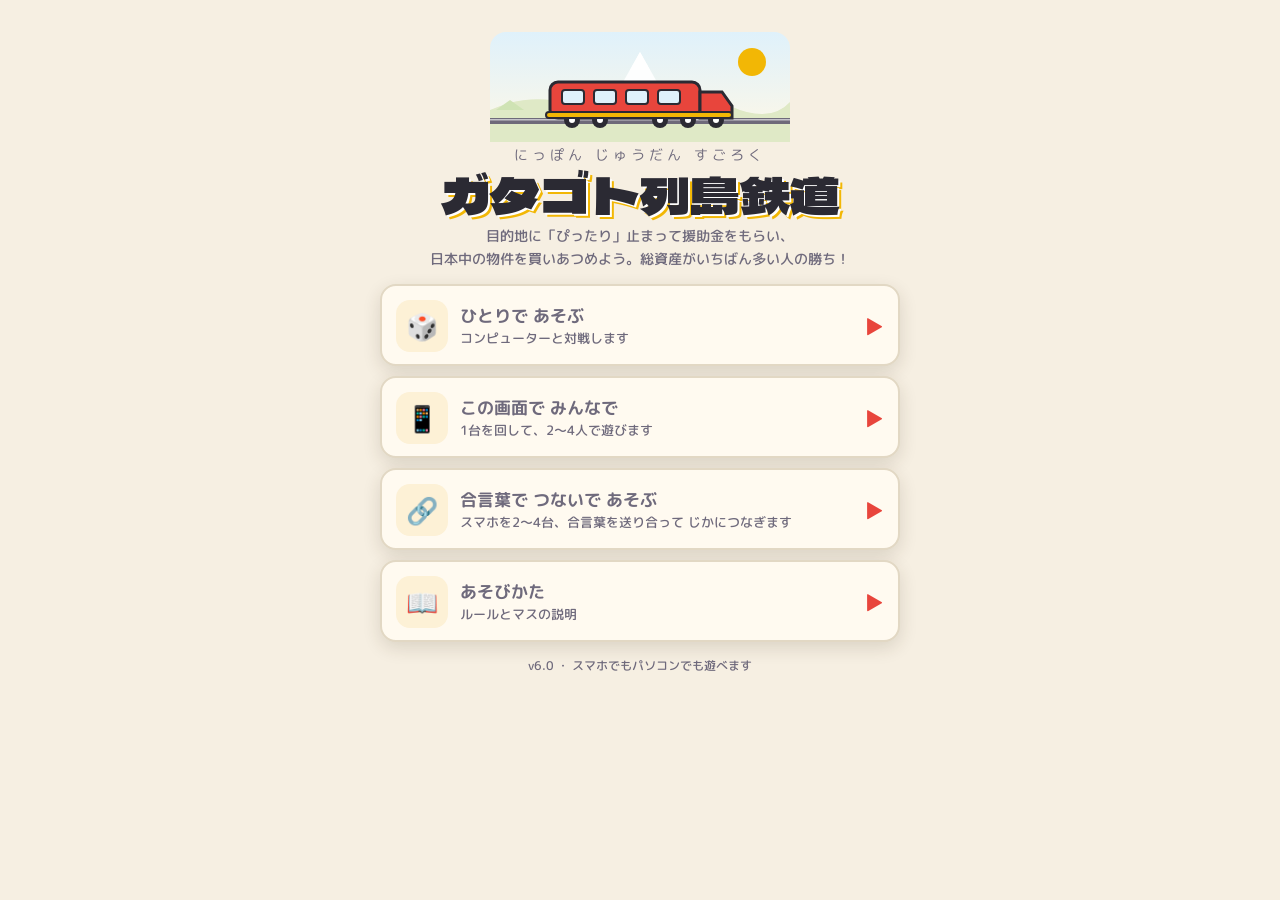
==== commit fb006116: "gatagoto: bump save version for the new board layout Co-Authored-By: Claude Opus 5.5 <noreply@anthro" ====
--- a/gatagoto/index.html
+++ b/gatagoto/index.html
@@ -191,13 +191,13 @@
 /* sheets */
 .sheet-bg { position: absolute; inset: 0; background: rgba(30,20,10,.45); z-index: 20; animation: fade .2s ease-out; }
 @keyframes fade { from { opacity: 0; } to { opacity: 1; } }
-.sheet { position: absolute; left: 0; right: 0; bottom: 0; max-height: 86%; display: flex; flex-direction: column; background: var(--paper); border-radius: 20px 20px 0 0; z-index: 21; box-shadow: 0 -8px 30px rgba(0,0,0,.3); animation: up .22s ease-out; padding-bottom: var(--sab); }
+.sheet { position: absolute; left: 0; right: 0; bottom: 0; max-height: 86%; overflow: hidden; display: flex; flex-direction: column; background: var(--paper); border-radius: 20px 20px 0 0; z-index: 21; box-shadow: 0 -8px 30px rgba(0,0,0,.3); animation: up .22s ease-out; padding-bottom: var(--sab); }
 @keyframes up { from { transform: translateY(40px); opacity: .5; } to { transform: none; opacity: 1; } }
 .sheet-h { display: flex; align-items: center; gap: 10px; padding: 14px 16px 8px; }
 .sheet-h h3 { font-size: 17px; flex: 1; }
 .sheet-h .x { width: 36px; height: 36px; border-radius: 50%; border: 0; background: #efe6d3; font-size: 18px; }
-.sheet-b { overflow: auto; padding: 4px 14px 14px; -webkit-overflow-scrolling: touch; }
-.sheet-f { padding: 10px 14px 12px; border-top: 2px solid var(--line); display: flex; gap: 8px; }
+.sheet-b { flex: 1 1 auto; min-height: 0; overflow: auto; padding: 4px 14px 14px; -webkit-overflow-scrolling: touch; }
+.sheet-f { flex: none; padding: 10px 14px 12px; border-top: 2px solid var(--line); display: flex; gap: 8px; }
 .sheet-f .btn { flex: 1; }
 .prop { display: grid; grid-template-columns: 28px 1fr auto; gap: 8px; align-items: center; padding: 9px 6px; border-bottom: 1px dashed var(--line2); font-size: 15px; }
 .prop .chk { width: 24px; height: 24px; border-radius: 7px; border: 2px solid var(--ink); background: #fff; display: grid; place-items: center; font-size: 15px; color: #fff; }
@@ -373,6 +373,9 @@
 .sw-who { font-weight: 800; white-space: nowrap; }
 .sw-why { font-size: 12px; font-weight: 600; color: #4a4656; min-width: 0; overflow: hidden; text-overflow: ellipsis; white-space: nowrap; }
 @media (max-width: 420px) { .sw { grid-template-columns: auto 10px auto auto; } .sw-why { grid-column: 1 / -1; white-space: normal; } }
+
+.ev .ev-skip.wait { color: var(--ink); font-size: 13px; font-weight: 800; animation: blink 1.4s ease-in-out infinite; }
+@keyframes blink { 0%,100% { opacity: 1; } 50% { opacity: .45; } }
 </style>
 </head>
 <body>
@@ -583,13 +586,20 @@
         <h3>🃏 カード（24種類）</h3>
         <p>1ターンに1枚使えます。急行などの<b>移動するカード</b>はサイコロのかわりに、スリや福袋などの<b>移動しないカード</b>は使ったあとにサイコロをふれます。<b>急行・特急・新幹線・のぞみ</b>はサイコロの数がふえ、<b>急行周遊・特急周遊</b>は3回使えます。<b>ちょうど</b>は1〜6の好きな数だけ進めるので、ぴったり到着のきりふだ。<b>まぢか・最寄り駅（目的地の手前の駅へ）・ぶっとび・場所がえ・集合</b>で位置を変え、<b>牛歩・いたずら・ふういん・北へ！・ぶんどり・刀狩り・スリ</b>でライバルをじゃま。<b>おまもり</b>は持っているだけで、いじわるカードを1回はねかえします。<b>おはらい</b>でタヌキを追いはらい、<b>たからくじ・福袋・徳政令</b>は困ったときに。千葉の先の<b>房総半島</b>と金沢の先の<b>能登半島</b>はカードマスだらけ！</p>
         <h3>🦝 びんぼうタヌキ</h3>
-        <p>誰かが目的地に着くと、そのとき目的地から<b>いちばん遠かった人</b>に びんぼうタヌキがくっつきます。ターンの終わりに お金を持ち逃げしたり、カードをかじったり、勝手にカードを買ってきたり……。タヌキがついた人と<b>すれ違う（同じマスを通る・止まる）</b>と、タヌキは相手に乗りかえます。わざと相手の列車に突っこんで なすりつけましょう。</p>
-        <p>たまに変身します：<b>大タヌキ</b>（3ターン、物件を売り飛ばす）、<b>ハリケーンタヌキ</b>（3ターン、毎回どこかへ吹き飛ばす）、<b>ミニタヌキ</b>（3ターン、ほぼ無害）、そしてごくまれに<b>キングタヌキ</b>（3ターン、物件もカードもお金もめちゃくちゃ）。おはらいカードや2月の節分で追いはらえます。</p>
+        <p>誰かが目的地に着くと、そのとき目的地から<b>いちばん遠かった人</b>にくっつきます。ターンの終わりに毎回、所持金の15%を持ち逃げ・カードを捨てる・カードを倍の値段で買ってくる・物件を勝手に半額で売る・お金をほかの人に配る・あなたの名前で借金してくる……と大暴れ。お金がなくても借金にされます。タヌキがついた人と<b>すれ違う（同じマスを通る・止まる）</b>と、タヌキは相手に乗りかえるので、わざと突っこんで なすりつけましょう。</p>
+        <p>長くくっついているほど<b>変身しやすく</b>なります：<b>大タヌキ</b>（3ターン、物件をただで売り飛ばす・所持金の30%）、<b>ハリケーンタヌキ</b>（3ターン、毎回どこかへ吹き飛ばす）、<b>ミニタヌキ</b>（3ターン、ほぼ無害）、そして<b>キングタヌキ</b>（3ターン、毎回物件2件を海に捨てて所持金の40%を奪い、カードも燃やす）。おはらいカードや2月の節分で追いはらえます。</p>
         <h3>🌏 世界編</h3>
         <p>日本を真ん中にした世界地図で、69の都市をめぐります。各大陸に環状ルートがあり、大西洋の路線は<b>地図の端から反対側へ</b>つながっています。サハラ砂漠・ナラボー平原・アマゾンはカードマスだらけ。</p>
         <p>世界編は日本編より<b>ダイナミック</b>です。目的地は遠く、援助金もマスのお金も大きく、スリの銀次は多めで、タヌキはよく変身します。そして<b>毎月、世界イベント</b>が起きます：🏅オリンピック（開催地に止まると祝儀）、🌋火山噴火で<b>空路が閉鎖</b>、🏴‍☠️海賊（航路のマスに止まるとお金をうばわれる）、🏆ワールドカップで<b>目的地が変更</b>、🗺宝の地図（💰のマスに最初に止まった人が大金）、📉株安・📈好景気・💱為替・🛢原油高騰、🏛世界遺産登録で物件が値上がり、✈格安航空券で全員サイコロ＋1、🤝サミットで全員集合。地図の上に、いま起きていることが表示されます。</p>
-        <h3>🔥 がんばれ補正</h3>
-        <p>ビリの人の総資産が、次の人の<b>半分以下</b>になると「がんばれ補正」がつきます。援助金とプラスマスが1.5倍、カードのマスでいいカードが出やすくなり、スリの銀次は見逃し、びんぼうタヌキもほかに行ける人がいればそちらへ。追いつくまで続きます。</p>
+        <h3>🔥 がんばれ補正（逆転のチャンス）</h3>
+        <p>ビリの人の総資産が<b>トップの半分以下</b>になると「がんばれ補正」がつき、差が開くほど強くなります（🔥レベル1：半分以下、🔥🔥レベル2：3割以下、🔥🔥🔥レベル3：15%以下）。</p>
+        <ul>
+          <li>目的地に着くと援助金が<b>2〜4倍</b>、さらに<b>トップの所持金の10〜25%</b>をもらえる（下剋上）</li>
+          <li>物件が<b>20〜50%引き</b>（総資産には元の値段で入る）、決算の収益が<b>1.5〜3倍</b></li>
+          <li>プラスマス1.5〜3倍、マイナスマスは半分〜なし、レベル2からはサイコロ＋1個</li>
+          <li>いいカードが出やすい、次の目的地が近くに決まりやすい、スリの銀次は見逃し、タヌキは離れていく</li>
+        </ul>
+        <p>トップの人はスリの銀次に狙われやすくなります。追いつくと補正はなくなります。</p>
         <h3>🏪 新しい物件</h3>
         <p>決算のとき、物件がぜんぶ売れた駅（ひとりが独占している駅は除く）には<b>新しい物件がオープン</b>します。長い対戦でも買うものがなくなりません。</p>
         <h3>🚢 海と空</h3>
@@ -602,6 +612,8 @@
         <p>「よわい」は気ままに走ります。「ふつう」はぴったり着ける道を探し、「つよい」は次のターンに着きやすいマスまで考えて止まり、独占をねらい、ゴール目前の相手にいじわるカードを使ってきます。</p>
         <h3>💴 お金・決算</h3>
         <p>1ターンで1か月が進みます。毎年3月のおわりに<b>決算</b>があり、持っている物件の「収益率」ぶんのお金が入ります（種類ごとの内訳、独占した駅、順位の変動も発表されます）。所持金はマイナス（借金）にもなり、決算で<b>10%の利息</b>がつきます。自分の番のあいだは、「対戦状況」から物件を<b>値段の70%で売る</b>こともできます。</p>
+        <h3>⏱ 説明の表示</h3>
+        <p>自分のイベントや、みんなに関係するイベント・決算は、<b>読み終わってタップするまで</b>待ちます。コンピューターのイベントは文章の長さに合わせて表示します。メニューの「説明の表示」で「ゆっくり／ふつう／はやい（自動）」にも変えられます。読み逃した説明は「これまでの出来事」でいつでも読み返せます。</p>
         <h3>🔗 合言葉であそぶ</h3>
         <p>1台目が合言葉を作って LINE などで送り、2台目が返事の合言葉を作って送り返すと、スマホどうしが<b>じかに</b>つながります。1台目は ひとりずつ順番に さそえます（最大4人）。ゲームは1台目が進行します。</p>
         <p>スマホがスリープしたり LINE を開いたりしても切れません。それでも切れてしまったら、<b>席はそのまま</b>でコンピューターが代走します。1台目がメニューの「再接続」から新しい合言葉を作って送れば、同じ席にもどれます（ページを閉じてしまっても、タイトルから「2台目以降」で貼ればOK）。1台目は「つづきから」で再開できます。</p>
@@ -618,8 +630,8 @@
 //  real shape of Japan. Okinawa is moved up into an inset box.
 // ===================================================================
 
-const GAME_VER = '4.0';
-const NET_V = 4;
+const GAME_VER = '6.0';
+const NET_V = 6;
 
 // ---------- projection (日本編) ----------
 function projJapan(lat, lon) {
@@ -915,15 +927,26 @@
   return pts[pts.length - 1];
 }
 
+// the board is drawn `scale` times bigger than the hand-made coordinates, and every route is filled
+// with squares until they sit about `spacing` apart (ferries get a few more, flights keep their count)
+function scaledProj(def) { const sc = def.scale || 1; return (la, lo) => { const [x, y] = def.proj(la, lo); return [Math.round(x * sc), Math.round(y * sc)]; }; }
+function fillCount(n, len, opt, spacing) {
+  if (!spacing || opt.air) return n;
+  const want = Math.round(len / spacing) - 1;
+  if (opt.sea) return Math.max(n, Math.min(n + 2, want));
+  return Math.max(n, Math.min(2 * n + 2, want));
+}
+function polyLen(pts) { let L = 0; for (let i = 1; i < pts.length; i++) L += Math.hypot(pts[i][0] - pts[i - 1][0], pts[i][1] - pts[i - 1][1]); return L; }
 function buildWorld(def) {
   const rng = mulberry32(def.seed || 20261101);
-  const CITY_DEFS = def.cities, ROUTE_DEFS = def.routes, proj = def.proj;
+  const CITY_DEFS = def.cities, ROUTE_DEFS = def.routes, proj = scaledProj(def), sc = def.scale || 1;
+  const S2 = pt => [Math.round(pt[0] * sc), Math.round(pt[1] * sc)];
   const nodes = [], adj = [], edges = [], cityIdx = {};
   const link = (a, b, sea, air) => { adj[a].push(b); adj[b].push(a); edges.push({ a, b, sea: !!sea, air: !!air }); };
   for (const [name, lat, lon, region, props, at] of CITY_DEFS) {
     for (const pr of props) if (pr.length < 4) pr.push(propCat(pr[0]));
     // crowded areas are spread out by hand, like a subway map: `at` overrides the projected spot
-    const [x, y] = at || proj(lat, lon);
+    const [x, y] = at ? S2(at) : proj(lat, lon);
     cityIdx[name] = nodes.length;
     nodes.push({ id: nodes.length, type: 'city', name, region, x, y, props: props.map(([n, price, rate, cat]) => ({ name: n, price, rate, cat })) });
     adj.push([]);
@@ -931,10 +954,15 @@
   // squares in between: the type is drawn from a fixed seed so every device builds the same board
   // plus, minus, card, and a few rarer ones: ナイスカード (a good card), ワープ, and ？ (anything can happen)
   const pick = () => { const r = rng(); return r < 0.43 ? 'plus' : r < 0.73 ? 'minus' : r < 0.90 ? 'card' : r < 0.94 ? 'nice' : r < 0.97 ? 'warp' : 'bonus'; };
-  for (const [a, b, n, opt = {}] of ROUTE_DEFS) {
+  for (const [a, b, n0, opt0 = {}] of ROUTE_DEFS) {
+    let opt = opt0;
     const A = nodes[cityIdx[a]], B = nodes[cityIdx[b]];
     if (!A || !B) throw new Error('unknown city in route ' + a + '-' + b);
-    const mid = opt.pts || (opt.via || []).map(([la, lo]) => proj(la, lo));
+    const mid = opt.pts ? opt.pts.map(S2) : (opt.via || []).map(([la, lo]) => proj(la, lo));
+    const len = opt.wrap ? polyLen([[A.x, A.y], mid[0]]) + polyLen([mid[1], [B.x, B.y]]) : polyLen([[A.x, A.y], ...mid, [B.x, B.y]]);
+    const n = fillCount(n0, len, opt, def.spacing);
+    // a shop keeps its place along the route when squares are added
+    if (opt.shop) opt = Object.assign({}, opt, { shop: Math.max(1, Math.min(n, Math.round(opt.shop * (n + 1) / (n0 + 1)))) });
     let prev = A.id;
     if (opt.wrap) {
       // a route that leaves one edge of the map and comes back in from the other (the Atlantic)
@@ -995,7 +1023,8 @@
 // ---------- the maps ----------
 const MAP_DEFS = {
   japan: {
-    name: '日本編', start: '東京', board: { w: 1800, h: 2130 }, proj: projJapan, seed: 20261101,
+    name: '日本編', start: '東京', board: { w: 1800, h: 2130 }, proj: projJapan, seed: 20261101, scale: 1.3, spacing: 42,
+    rules: { destMin: 9, destMax: 24 },
     cities: CITY_DEFS, routes: ROUTE_DEFS, islands: ISLANDS, regionEvents: REGION_EVENTS, regionWord: '地方',
     words: { area: '日本', north: '北海道のどこかの駅' },
     insets: [{ city: '那覇', box: [-70, -88, 160, 150], label: '沖縄（本当はもっと南）' }],
@@ -1009,7 +1038,8 @@
   const key = def === MAP_DEFS.japan ? 'japan' : name;
   if (!MAPS[key]) MAPS[key] = buildWorld(def);
   WORLD = MAPS[key];
-  proj = def.proj; BOARD = def.board;
+  const sc = def.scale || 1;
+  proj = scaledProj(def); BOARD = { w: Math.round(def.board.w * sc), h: Math.round(def.board.h * sc) };
   return WORLD;
 }
 setWorld('japan');
@@ -1209,13 +1239,13 @@
 ];
 
 MAP_DEFS.world = {
-  name: '世界編', start: '東京', board: { w: 2640, h: 1440 }, proj: projWorld, seed: 20261102,
+  name: '世界編', start: '東京', board: { w: 2640, h: 1440 }, proj: projWorld, seed: 20261102, scale: 1.25, spacing: 42,
   cities: WORLD_CITY_DEFS, routes: WORLD_ROUTE_DEFS, islands: CONTINENTS, regionEvents: WORLD_REGION_EVENTS, regionWord: '地域',
   insets: [], northRegion: null,   // 北へ！ sends you to the five northernmost cities
   words: { area: '世界', north: '世界の北のはて（いちばん北にある5都市のどれか）' },
   worldEvents: WORLD_EVENTS,
   // the world is bigger and wilder: longer trips, bigger money swings, a busier 銀次 and a livelier tanuki
-  rules: { destMin: 9, destMax: 24, bonusMul: 1.6, unitMul: 1.4, ginji: 0.05, tanukiChange: 1.6 },
+  rules: { destMin: 11, destMax: 30, bonusMul: 1.6, unitMul: 1.4, ginji: 0.05, tanukiChange: 1.6 },
 };
 
 // ===================================================================
@@ -1285,6 +1315,22 @@
   return o.length ? o : [prev];
 }
 function rule(key, dflt) { const r = WORLD.def.rules; return r && r[key] !== undefined ? r[key] : dflt; }
+// がんばれ補正: what each level does for the player far behind
+//  plus/minus: square money ×, arrive: arrival bonus ×, take: share of the leader's cash on arrival,
+//  discount: off property prices, income: yearly income ×, dice: extra dice, nice: chance a card square gives a good card,
+//  dest: chance a new destination is drawn near them
+const BEHIND_FX = {
+  1: { plus: 1.5, minus: 0.5, arrive: 2, take: 0.10, discount: 0.2, income: 1.5, dice: 0, nice: 0.5, dest: 0.2 },
+  2: { plus: 2, minus: 0.25, arrive: 3, take: 0.15, discount: 0.35, income: 2, dice: 1, nice: 0.8, dest: 0.35 },
+  3: { plus: 3, minus: 0, arrive: 4, take: 0.25, discount: 0.5, income: 3, dice: 1, nice: 1, dest: 0.5 },
+};
+function behindFx(p) { return (p && BEHIND_FX[p.behind]) || null; }
+// what a property costs this player (the one far behind gets a discount)
+function buyPrice(p, pr) { const fx = behindFx(p); return fx ? Math.round(pr.price * (1 - fx.discount) / 10) * 10 : pr.price; }
+function behindText(lv) {
+  const fx = BEHIND_FX[lv];
+  return `援助金${fx.arrive}倍・目的地に着くとトップの所持金の${Math.round(fx.take * 100)}%をもらえる・物件${Math.round(fx.discount * 100)}%引き・決算の収益${fx.income}倍・プラスマス${fx.plus}倍・マイナスマス${fx.minus ? fx.minus + '倍' : 'なし'}` + (fx.dice ? '・サイコロ＋1個' : '') + '・いいカードが出やすい・スリの銀次とタヌキが手加減';
+}
 // can a walk of exactly k steps from `node` (having come from `prev`) end on `dest`?
 function canReachExact(dest, node, prev, k) {
   const dd = WORLD.dist[dest], memo = new Map();
@@ -1310,7 +1356,7 @@
     const start = WORLD.start;
     const S = this.s = {
       v: GAME_VER, map: opts.map || 'japan', rev: 0, years: opts.years || 3, year: 1, month: 0, turn: 0, phase: 'turnstart',
-      cpu: opts.cpu || 'normal',
+      cpu: opts.cpu || 'normal', speed: opts.speed || 'tap',
       players: opts.players.map((p, i) => ({
         id: i, name: p.name || PLAYER_NAMES[i], ctrl: p.ctrl || 'local', color: PLAYER_COLORS[i],
         money: START_MONEY, pos: start, prev: -1, cards: [], skip: 0, slow: 0, sealed: 0, arrivals: 0,
@@ -1341,12 +1387,12 @@
   touch() { this.s.rev++; }
   assets(p) {
     let v = p.money;
-    for (const c in this.s.own) this.s.own[c].forEach((o, i) => { if (o === p.id) v += WORLD.nodes[c].props[i].price; });
+    for (const c in this.s.own) this.s.own[c].forEach((o, i) => { const pr = WORLD.nodes[c].props[i]; if (o === p.id && pr) v += pr.price; });
     return v;
   }
   ownedProps(p) {
     const out = [];
-    for (const c in this.s.own) this.s.own[c].forEach((o, i) => { if (o === p.id) out.push({ node: +c, idx: i, ...WORLD.nodes[c].props[i] }); });
+    for (const c in this.s.own) this.s.own[c].forEach((o, i) => { const pr = WORLD.nodes[c].props[i]; if (o === p.id && pr) out.push({ node: +c, idx: i, ...pr }); });
     return out;
   }
   // yearly income of one player: price × yield, doubled when they own the whole station
@@ -1355,7 +1401,7 @@
     for (const c in this.s.own) {
       const owners = this.s.own[c];
       const mono = owners.every(o => o === p.id);
-      owners.forEach((o, i) => { if (o === p.id) { const pr = WORLD.nodes[c].props[i]; v += pr.price * pr.rate / 100 * (mono ? 2 : 1); } });
+      owners.forEach((o, i) => { const pr = WORLD.nodes[c].props[i]; if (o === p.id && pr) v += pr.price * pr.rate / 100 * (mono ? 2 : 1); });
     }
     return Math.round(v);
   }
@@ -1378,6 +1424,11 @@
     const lo = rule('destMin', DEST_MIN), hi = rule('destMax', DEST_MAX);
     const ok = WORLD.cities.filter(c => c !== S.dest && c !== from && this.distTo(from, c) >= lo && this.distTo(from, c) <= hi);
     const pool = ok.length ? ok : WORLD.cities.filter(c => c !== S.dest && c !== from);
+    const far = S.players.find(q => q.behind && q.pos !== undefined);
+    if (far && this.rng() < BEHIND_FX[far.behind].dest) {
+      const near = pool.filter(c => this.distTo(far.pos, c) >= 3 && this.distTo(far.pos, c) <= 10);
+      if (near.length) { S.dest = near[Math.floor(this.rng() * near.length)]; S.destNo++; return; }
+    }
     S.dest = pool[Math.floor(this.rng() * pool.length)];
     S.destNo++;
   }
@@ -1392,8 +1443,24 @@
       if (S.hist.length > 160) S.hist.splice(0, S.hist.length - 160);
     }
     this.trackSwings(e.title || '');
-    // a card's or an event's text deserves a moment longer on screen
-    return e.kind === 'season' || e.kind === 'settle' ? Math.round(ms * 1.4) : ms;
+    return this.eventDelay(e, ms);
+  }
+  // how long an event stays up before the game moves on by itself; 0 = until someone taps
+  //  S.speed: 'tap' (your own and everyone's events wait for a tap; the computer's are timed to the text),
+  //           'slow' / 'normal' / 'fast' (everything is timed)
+  eventDelay(e, ms) {
+    const S = this.s, speed = S.speed || 'tap';
+    const humanHere = S.players.some(q => q.ctrl === 'local' && !q.away);
+    if (speed === 'tap') {
+      const owner = e.pid >= 0 ? S.players[e.pid] : null;
+      if (owner ? !this.isCpu(owner) : humanHere) return 0;
+    }
+    if (e.kind === 'settle' && speed !== 'fast' && humanHere) return 0;
+    const chars = (e.title || '').length + (e.text || '').length + (e.rows ? e.rows.length * 16 : 0);
+    let t = Math.max(ms, 1400 + chars * 95);
+    if (e.kind === 'settle') t = Math.max(t, 10000);
+    t = Math.min(t, 16000);
+    return Math.round(t * ({ slow: 1.7, normal: 1.15, fast: 0.65, tap: 1.25 }[speed] || 1));
   }
   // notes anyone whose assets just jumped, and what did it
   trackSwings(cause) {
@@ -1410,14 +1477,24 @@
   canReach(node, prev, k) { return canReachExact(this.s.dest, node, prev, k); }
   // a player the computer moves for: a CPU, or a person whose phone is away (the seat stays theirs)
   isCpu(p) { return p.ctrl === 'cpu' || !!p.away; }
-  // がんばれ補正: dead last AND less than half of the next one up gets a helping hand
+  // がんばれ補正: whoever is clearly last and far below the leader gets a level (1–3) of help
   updateBehind() {
     const S = this.s;
-    if (S.players.length < 3) { for (const p of S.players) p.behind = false; return; }
+    if (S.players.length < 2) return;
     const rows = S.players.map(p => ({ p, a: this.assets(p) })).sort((a, b) => a.a - b.a);
-    const last = rows[0], next = rows[1];
-    for (const p of S.players) p.behind = false;
-    if (last.a < next.a * 0.5 && next.a > 0) last.p.behind = true;
+    const last = rows[0], next = rows[1], lead = rows[rows.length - 1];
+    for (const r of rows) if (r !== last) r.p.behind = 0;
+    if (lead.a <= 0 || last.a >= next.a * 0.75) { last.p.behind = 0; return; }   // not clearly last
+    const ratio = last.a / lead.a, cur = last.p.behind || 0;
+    const lv = ratio < 0.15 ? 3 : ratio < 0.3 ? 2 : ratio < 0.5 ? 1 : 0;
+    const keep = cur && ratio < [0, 0.6, 0.36, 0.2][cur] ? cur : 0;   // a little stickiness so it does not flicker
+    last.p.behind = Math.max(lv, keep);
+  }
+  leaderOf(exceptId) {
+    const S = this.s;
+    let best = null, ba = -Infinity;
+    for (const q of S.players) { if (q.id === exceptId) continue; const a = this.assets(q); if (a > ba) { ba = a; best = q; } }
+    return best;
   }
 
   // ---------- the clock: one automatic action per call; returns ms until the next one (0 = waiting for a person) ----------
@@ -1457,7 +1534,12 @@
     let d = false;
     if (a.t === 'ok') {
       if (S.phase !== 'event') return false;
-      if (pid !== p.id && !this.isCpu(p) && S.event && S.event.pid >= 0) return false;
+      // a person's own event is theirs to close (on a shared screen, any player at it may);
+      // the computer's events and everyone's events are closed from the main device
+      const ev = S.event, owner = ev && ev.pid >= 0 ? S.players[ev.pid] : null, actor = S.players[pid];
+      if (!actor) return false;
+      const allowed = owner && !this.isCpu(owner) ? (pid === owner.id || (owner.ctrl === 'local' && actor.ctrl === 'local')) : actor.ctrl === 'local';
+      if (!allowed) return false;
       d = this.eventOk();
     } else {
       if (p.id !== pid) return false;
@@ -1490,15 +1572,18 @@
   // ---------- turns ----------
   turnStart() {
     const S = this.s, p = this.cur();
-    S.dice = null; S.branch = null; S.buy = null; S.shop = null; S.pick = null; S.last = null; S.steps = 0; S.ginjiSeen = false; S.cardUsed = false;
+    S.dice = null; S.branch = null; S.buy = null; S.shop = null; S.pick = null; S.last = null; S.steps = 0; S.ginjiSeen = false; S.cardUsed = false; S.pirateHit = false;
     if (p.sealed > 0) p.sealed--;
     this.updateBehind();
-    if (p.behind && !p.behindTold) {
-      p.behindTold = true;
-      this.log(`${p.name} に「がんばれ補正」がついた`);
-      return this.setEvent({ kind: 'plus', title: '🔥 がんばれ補正！', text: `${p.name} はみんなに大きく引きはなされている……\nこれから しばらく、援助金もプラスマスも1.5倍、カードのマスではいいカードが出やすくなり、スリの銀次は見逃してくれる！`, next: 'turnstart2' }, 3200);
-    }
-    if (!p.behind) p.behindTold = false;
+    const lv = p.behind || 0;
+    if (lv > (p.behindTold || 0)) {
+      p.behindTold = lv;
+      let extra = '';
+      if (lv >= 2 && S.tanuki.at === p.id) { S.tanuki.at = -1; S.tanuki.form = 0; S.tanuki.left = 0; extra = '\nくっついていたびんぼうタヌキも、気の毒がって離れていった。'; }
+      this.log(`${p.name} に「がんばれ補正 レベル${lv}」がついた`);
+      return this.setEvent({ kind: 'plus', title: `${'🔥'.repeat(lv)} がんばれ補正 レベル${lv}！`, text: `${p.name} はトップに大きく引きはなされている……ここから逆転だ！\n${behindText(lv)}。` + extra, next: 'turnstart2' }, 4500);
+    }
+    if (lv < (p.behindTold || 0)) p.behindTold = lv;
     return this.turnStart2();
   }
   turnStart2() {
@@ -1517,7 +1602,7 @@
     let vals, slow = false;
     if (fixed) vals = [fixed];
     else if (p.slow > 0) { p.slow--; vals = [1]; slow = true; }
-    else { if (S.turbo > 0) n++; vals = []; for (let i = 0; i < n; i++) vals.push(1 + Math.floor(this.rng() * 6)); }
+    else { if (S.turbo > 0) n++; const fx = behindFx(p); if (fx) n += fx.dice; vals = []; for (let i = 0; i < n; i++) vals.push(1 + Math.floor(this.rng() * 6)); }
     S.steps = vals.reduce((a, b) => a + b, 0);
     p.prev = -1;   // free to go any way at the start of a move
     S.dice = { vals, n: vals.length, fixed: !!fixed, slow, exact: this.canReach(p.pos, -1, S.steps) };
@@ -1584,11 +1669,12 @@
       this.log(`${p.name} が伝説の宝を掘り当てた！（＋${yen(amt)}）`);
       return this.setEvent({ kind: 'plus', title: '💰 宝を掘り当てた！', text: `地図のしるしの場所で、伝説の宝を見つけた！\n＋${yen(amt)}`, next: 'landing2' }, 2800);
     }
-    if (S.pirates > 0 && node.sea && !node.air) {
+    if (S.pirates > 0 && node.sea && !node.air && !S.pirateHit) {
+      S.pirateHit = true;   // then the square does its own thing as usual
       const amt = Math.max(300, Math.round(Math.max(p.money, 0) * 0.1 / 100) * 100);
       p.money -= amt;
       this.log(`${p.name} は海賊に ${yen(amt)} をうばわれた`);
-      return this.setEvent({ kind: 'ginji', title: '🏴‍☠️ 海賊におそわれた！', text: `海賊船が横づけしてきた！ 所持金の10%、${yen(amt)} をうばわれた……`, next: 'turnend' }, 2600);
+      return this.setEvent({ kind: 'ginji', title: '🏴‍☠️ 海賊におそわれた！', text: `海賊船が横づけしてきた！ 所持金の10%、${yen(amt)} をうばわれた……\n（このあと、マスの効果はいつもどおり）`, next: 'landing2' }, 2600);
     }
     if (node.type === 'city') {
       if (S.olympic && S.olympic.city === node.id) {
@@ -1635,8 +1721,13 @@
       const table = plus ? PLUS_EVENTS : MINUS_EVENTS;
       const [text, base] = table[Math.floor(this.rng() * table.length)];
       let amt = this.unit() * base;
-      if (plus && p.behind) amt = Math.round(amt * 1.5 / 10) * 10;
-      if (!plus) amt = Math.min(amt, Math.max(100, Math.round(Math.max(p.money, 0) * 0.3 / 100) * 100));
+      const fx = behindFx(p);
+      if (plus && fx) amt = Math.round(amt * fx.plus / 10) * 10;
+      if (!plus) {
+        amt = Math.min(amt, Math.max(100, Math.round(Math.max(p.money, 0) * 0.3 / 100) * 100));
+        if (fx) amt = Math.round(amt * fx.minus / 10) * 10;
+        if (amt <= 0) { this.log(`${p.name}：${text}（がんばれ補正でセーフ）`); return this.setEvent({ kind: 'plus', title: '🔥 セーフ！', text: text + '\n……でも、がんばれ補正のおかげで はらわずにすんだ！' }, 2300); }
+      }
       p.money += plus ? amt : -amt;
       this.log(`${p.name}：${text}（${plus ? '＋' : '−'}${yen(amt)}）`);
       return this.setEvent({ kind: plus ? 'plus' : 'minus', title: (plus ? '＋' : '−') + yen(amt), text }, 2300);
@@ -1646,7 +1737,8 @@
         this.log(`${p.name} はカードがいっぱいで もらえなかった`);
         return this.setEvent({ kind: 'card', title: 'カードのマス', text: `カードがいっぱいで、もらえなかった……（${MAX_CARDS}枚まで）` }, 2000);
       }
-      const id = p.behind && this.rng() < 0.5 ? NICE_IDS[Math.floor(this.rng() * NICE_IDS.length)] : randomCardId(this.rng);
+      const fx = behindFx(p);
+      const id = fx && this.rng() < fx.nice ? NICE_IDS[Math.floor(this.rng() * NICE_IDS.length)] : randomCardId(this.rng);
       p.cards.push(mkCard(id));
       this.log(`${p.name} は ${cardName(id)} を手に入れた`);
       return this.setEvent({ kind: 'card', title: `${cardName(id)} を手に入れた！`, text: cardDesc(id), card: id }, 2300);
@@ -1732,12 +1824,19 @@
   }
   arrive() {
     const S = this.s, p = this.cur(), city = WORLD.nodes[S.dest], T = S.tanuki;
-    const bonus = Math.round((3000 + 1500 * (S.year - 1)) * rule('bonusMul', 1) * (0.8 + this.rng() * 0.4) * (p.behind ? 1.5 : 1) / 100) * 100;
+    const fx = behindFx(p);
+    const bonus = Math.round((3000 + 1500 * (S.year - 1)) * rule('bonusMul', 1) * (0.8 + this.rng() * 0.4) * (fx ? fx.arrive : 1) / 100) * 100;
     p.money += bonus; p.arrivals++; p.arrY = (p.arrY || 0) + 1;
+    let gekoku = '';
+    if (fx) {
+      const lead = this.leaderOf(p.id);
+      const amt = lead && lead.money > 0 ? Math.round(lead.money * fx.take / 100) * 100 : 0;
+      if (amt > 0) { lead.money -= amt; p.money += amt; gekoku = `\n🔥 下剋上！ トップの ${lead.name} から ${yen(amt)} をもらった！`; }
+    }
     const far = this.farthestFrom(S.dest, p.id);
     const old = S.dest;
     this.newDest(p.pos);
-    let text = `援助金 ${yen(bonus)} を受け取った！\n次の目的地は「${WORLD.nodes[S.dest].name}」（${this.distTo(p.pos, S.dest)}マス先）。`;
+    let text = `援助金 ${yen(bonus)} を受け取った！` + (fx ? `（がんばれ補正で${fx.arrive}倍）` : '') + gekoku + `\n次の目的地は「${WORLD.nodes[S.dest].name}」（${this.distTo(p.pos, S.dest)}マス先）。`;
     if (far) {
       T.at = far.id; T.form = 0; T.left = 0;
       text += `\n目的地からいちばん遠かった ${far.name}（${this.distTo(far.pos, old)}マス）に、びんぼうタヌキがくっついた！`;
@@ -1770,7 +1869,7 @@
     const node = WORLD.nodes[S.buy.node], owners = S.own[node.id];
     const picks = [...new Set(idx.map(Number))].filter(i => i >= 0 && i < node.props.length && owners[i] < 0);
     if (!picks.length) return false;
-    const total = picks.reduce((a, i) => a + node.props[i].price, 0);
+    const total = picks.reduce((a, i) => a + buyPrice(p, node.props[i]), 0);
     if (total > p.money) return false;
     p.money -= total;
     for (const i of picks) owners[i] = p.id;
@@ -1808,7 +1907,8 @@
   turnEnd() {
     const S = this.s, p = this.cur(), T = S.tanuki;
     S.buy = null; S.shop = null; S.branch = null; S.pick = null;
-    if (!S.ginjiSeen && p.money >= 1500 && !p.behind && this.rng() < rule('ginji', 0.035)) { S.ginjiSeen = true; return this.ginji(p, ''); }
+    const isLead = this.leaderOf(-1) === p;
+    if (!S.ginjiSeen && p.money >= 1500 && !p.behind && this.rng() < rule('ginji', 0.035) * (isLead ? 2 : 1)) { S.ginjiSeen = true; return this.ginji(p, isLead ? 'トップを走るあなたを、スリの銀次がつけ回していた！' : ''); }
     if (T.at === p.id) return this.tanukiAct(p);
     S.phase = 'nextturn';
     return 60;
@@ -1816,33 +1916,45 @@
   tanukiAct(p) {
     const S = this.s, T = S.tanuki;
     T.total++;
-    const r = this.rng();
-    let title = TANUKI_FORMS[T.form].name, text = '', ms = 2300;
-    const grab = (share, floor) => { const amt = Math.max(floor, Math.round(Math.max(p.money, 0) * share / 100) * 100); p.money -= amt; return amt; };
-    const loseProp = () => { const mine = this.ownedProps(p); if (!mine.length) return ''; const pr = mine[Math.floor(this.rng() * mine.length)]; S.own[pr.node][pr.idx] = -1; return `${WORLD.nodes[pr.node].name}の「${pr.name}」`; };
+    // the longer it stays with the same person, the likelier it turns into something worse
+    if (T.heldBy !== p.id) { T.heldBy = p.id; T.held = 0; }
+    T.held++;
+    const u = this.unit();
+    let title = TANUKI_FORMS[T.form].name, text = '', ms = 2600;
+    // takes money; the purse may go into the red
+    const take = (share, minUnits) => { const amt = Math.max(u * minUnits, Math.round(Math.max(p.money, 0) * share / 100) * 100); p.money -= amt; return amt; };
+    // a property gone: `back` = share of its price you get back; returns its name (and what came back)
+    const loseProp = (back) => {
+      const mine = this.ownedProps(p); if (!mine.length) return null;
+      const pr = mine.sort((a, b) => b.price - a.price)[Math.floor(this.rng() * Math.min(3, mine.length))];   // likes the expensive ones
+      S.own[pr.node][pr.idx] = -1;
+      const got = Math.round(pr.price * back / 10) * 10; p.money += got;
+      return { name: `${WORLD.nodes[pr.node].name}の「${pr.name}」（${yen(pr.price)}）`, got };
+    };
     if (T.form === 1) {
       // 大タヌキ: three turns of real damage
       T.left--; title = '大タヌキのいたずら！';
-      const gone = this.rng() < 0.45 ? loseProp() : '';
-      text = gone ? `${gone}を ただ同然で売り飛ばされた！` : `所持金から ${yen(grab(0.25, 300))} を持ち逃げされた！`;
-      ms = 2800;
+      const k = this.rng();
+      if (k < 0.5) { const g = loseProp(0); text = g ? `${g.name}を ただで売り飛ばした！` : `所持金から ${yen(take(0.3, 5))} を持ち逃げした！`; }
+      else if (k < 0.8) text = `所持金から ${yen(take(0.3, 5))} を持ち逃げした！`;
+      else { const amt = take(0.2, 4); const c = p.cards.length ? p.cards.splice(Math.floor(this.rng() * p.cards.length), 1)[0] : null; text = `${yen(amt)} を持ち逃げして、` + (c ? `${cardName(c.id)} もやぶいた！` : 'ゴミ箱をひっくり返していった！'); }
+      ms = 3000;
     } else if (T.form === 2) {
       // キングタヌキ: the worst thing that can happen to you
       T.left--; title = 'キングタヌキの大あばれ！！';
-      const k = this.rng();
-      if (k < 0.4) { const g = [loseProp(), loseProp()].filter(Boolean); text = g.length ? `${g.join('と')}を 海に投げすてた！！` : `所持金から ${yen(grab(0.4, 500))} をうばって豪遊した！！`; }
-      else if (k < 0.7) text = `所持金から ${yen(grab(0.4, 500))} をうばって豪遊した！！`;
-      else if (p.cards.length) { const n = p.cards.length; p.cards = []; text = `カードを${n}枚ぜんぶ 燃やしてしまった！！`; }
-      else text = `所持金から ${yen(grab(0.4, 500))} をうばって豪遊した！！`;
-      ms = 3000;
+      const g = [loseProp(0), loseProp(0)].filter(Boolean);
+      const amt = take(0.4, 8);
+      text = (g.length ? `${g.map(x => x.name).join('と')}を 海に投げすてた！！\nさらに` : '') + `所持金から ${yen(amt)} をうばって豪遊した！！`;
+      if (p.cards.length && this.rng() < 0.4) { text += p.cards.length > 1 ? `\n持っていたカード${p.cards.length}枚を ぜんぶ燃やした！！` : `\n持っていたカードを燃やした！！`; p.cards = []; }
+      ms = 3600;
     } else if (T.form === 3) {
       // ミニタヌキ: mostly harmless, sometimes even nice
       T.left--; title = 'ミニタヌキ';
       const k = this.rng();
-      if (k < 0.45) { const amt = 100 * S.year; p.money += amt; text = `どんぐりを拾ってきてくれた。売ったら ${yen(amt)} になった`; }
-      else if (k < 0.75) { const amt = Math.min(100 * S.year, Math.max(0, p.money)); p.money -= amt; text = amt ? `おやつ代に ${yen(amt)} をつまみ食い` : 'おなかをすかせている……'; }
+      if (k < 0.4) { const amt = 100 * S.year; p.money += amt; text = `どんぐりを拾ってきてくれた。売ったら ${yen(amt)} になった`; }
+      else if (k < 0.8) { const amt = Math.min(u, Math.max(0, p.money)); p.money -= amt; text = amt ? `おやつ代に ${yen(amt)} をつまみ食い` : 'おなかをすかせている……'; }
       else text = 'つぶらな瞳で見つめてくる……（何もしなかった）';
-      ms = 2000;
+      ms = 2200;
     } else if (T.form === 4) {
       // ハリケーンタヌキ: blows you somewhere else every turn
       T.left--; title = 'ハリケーンタヌキ！';
@@ -1850,38 +1962,45 @@
       const to = pool[Math.floor(this.rng() * pool.length)];
       S.last = { kind: 'warp', pid: p.id, from: p.pos, to };
       p.pos = to; p.prev = -1;
-      const amt = Math.min(200 * S.year, Math.max(0, p.money)); p.money -= amt;
-      text = `大風をおこして ${WORLD.nodes[to].name} まで吹き飛ばされた！` + (amt ? `（修理代 ${yen(amt)}）` : '');
-      ms = 2600;
-    } else if (r < 0.42) {
-      const amt = p.money > 0 ? Math.min(Math.max(100, Math.round(p.money * 0.08 / 100) * 100), 1500 * S.year) : 0;
-      if (amt > 0) { p.money -= amt; text = `財布から ${yen(amt)} を持ち逃げした！`; }
-      else text = '財布をのぞいたが、からっぽだった……';
-    } else if (r < 0.55) {
-      if (p.cards.length) { const i = Math.floor(this.rng() * p.cards.length); const c = p.cards.splice(i, 1)[0]; text = `${cardName(c.id)} を かじってダメにした！`; }
-      else { const amt = Math.min(300, Math.max(0, p.money)); p.money -= amt; text = amt ? `おやつ代に ${yen(amt)} を使いこんだ` : 'お昼寝をしている……'; }
-    } else if (r < 0.67) {
-      if (p.cards.length < MAX_CARDS) {
-        const id = randomShopId(this.rng), price = CARD_DEFS[id].price;
-        p.money -= price; p.cards.push(mkCard(id));
-        text = `勝手にカード売り場で ${cardName(id)} を買ってきた！（代金 ${yen(price)} はあなた持ち）`;
-      } else text = 'カードがいっぱいで、買い物できずにすねている……';
-    } else if (r < 0.78 - 0.08 * (rule('tanukiChange', 1) - 1)) {
-      text = 'ぐうぐうとお昼寝をしている……';
-    } else if (r < 0.86 - 0.14 * (rule('tanukiChange', 1) - 1)) {
-      const amt = 100 * S.year; p.money += amt; text = `どんぐりを拾ってきてくれた。売ったら ${yen(amt)} になった`;
+      const amt = take(0.1, 3);
+      text = `大風をおこして ${WORLD.nodes[to].name} まで吹き飛ばした！ 修理代 ${yen(amt)}。`;
+      ms = 2800;
     } else {
-      // a change of form
-      const k = this.rng();
-      if (k < 0.3) { T.form = 3; title = 'タヌキが小さくなった？'; text = 'びんぼうタヌキがちぢんで…… ミニタヌキになった！\nしばらくはおとなしい。'; }
-      else if (k < 0.55) { T.form = 4; title = 'びんぼうタヌキが変身！？'; text = 'タヌキがぐるぐる回りだして…… ハリケーンタヌキになった！\n3ターンのあいだ、毎回どこかへ吹き飛ばされる！'; }
-      else if (k < 0.92 || T.total < 6) { T.form = 1; title = 'びんぼうタヌキが変身！？'; text = 'タヌキがムクムクふくらんで…… 大タヌキになった！\n3ターンのあいだ、大あばれする！'; }
-      else if (p.behind) { T.form = 3; title = 'タヌキが小さくなった？'; text = 'びんぼうタヌキがちぢんで…… ミニタヌキになった！\nしばらくはおとなしい。'; }
-      else { T.form = 2; title = '！！！'; text = 'タヌキが金色にかがやいて…… キングタヌキになった！！\n3ターンのあいだ、物件もカードもお金もめちゃくちゃにされる！'; }
-      T.left = TANUKI_FORMS[T.form].turns;
-      ms = 3200;
-      this.log(`${p.name} のタヌキは ${TANUKI_FORMS[T.form].name} になった`);
-      return this.setEvent({ kind: 'tanuki', title, text, next: 'nextturn', form: T.form }, ms);
+      const changeP = Math.min(0.42, (0.12 + 0.03 * T.held) * rule('tanukiChange', 1) * (p.behind ? 0.4 : 1));
+      if (this.rng() < changeP) {
+        // a change of form; the king gets likelier the longer it has stayed
+        const k = this.rng(), kingP = p.behind ? 0 : Math.min(0.35, 0.04 + 0.03 * T.held);
+        if (k < kingP) { T.form = 2; title = '！！！'; text = 'タヌキが金色にかがやいて…… キングタヌキになった！！\n3ターンのあいだ、物件もカードもお金もめちゃくちゃにされる！'; }
+        else if (k < kingP + 0.15) { T.form = 3; title = 'タヌキが小さくなった？'; text = 'びんぼうタヌキがちぢんで…… ミニタヌキになった！\nしばらくはおとなしい。'; }
+        else if (k < kingP + 0.4) { T.form = 4; title = 'びんぼうタヌキが変身！？'; text = 'タヌキがぐるぐる回りだして…… ハリケーンタヌキになった！\n3ターンのあいだ、毎回どこかへ吹き飛ばされる！'; }
+        else { T.form = 1; title = 'びんぼうタヌキが変身！？'; text = 'タヌキがムクムクふくらんで…… 大タヌキになった！\n3ターンのあいだ、物件を売り飛ばしたり大金を持ち逃げしたりする！'; }
+        T.left = TANUKI_FORMS[T.form].turns;
+        this.log(`${p.name} のタヌキは ${TANUKI_FORMS[T.form].name} になった`);
+        return this.setEvent({ kind: 'tanuki', title, text, next: 'nextturn', form: T.form }, 3400);
+      }
+      const r = this.rng();
+      if (r < 0.32) text = `財布から ${yen(take(0.15, 2))} を持ち逃げした！`;
+      else if (r < 0.46) {
+        if (p.cards.length) { const n = Math.min(p.cards.length, this.rng() < 0.4 ? 2 : 1); const gone = p.cards.splice(0, n).map(c => cardName(c.id)); text = `${gone.join('と')} を捨ててしまった！`; }
+        else text = `カードがないので、かわりに ${yen(take(0.1, 2))} を捨ててきた！`;
+      }
+      else if (r < 0.57) {
+        if (p.cards.length < MAX_CARDS) {
+          const pricey = SHOP_IDS.slice().sort((a, b) => CARD_DEFS[b].price - CARD_DEFS[a].price).slice(0, 8);
+          const id = pricey[Math.floor(this.rng() * pricey.length)], price = CARD_DEFS[id].price * 2;
+          p.money -= price; p.cards.push(mkCard(id));
+          text = `勝手にカード売り場で ${cardName(id)} を倍の値段で買ってきた！（代金 ${yen(price)} はあなた持ち）`;
+        } else text = `カードがいっぱいなので、かわりに ${yen(take(0.1, 2))} を使いこんだ！`;
+      }
+      else if (r < 0.70) { const g = loseProp(0.5); text = g ? `${g.name}を 勝手に半額の ${yen(g.got)} で売ってしまった！` : `売る物件がないので、${yen(take(0.12, 3))} を持ち逃げした！`; }
+      else if (r < 0.80) {
+        const others = S.players.filter(q => q.id !== p.id);
+        const amt = take(0.12, 2), each = Math.round(amt / Math.max(1, others.length) / 10) * 10;
+        for (const q of others) q.money += each;
+        text = `「みんなでなかよく」と、${yen(amt)} をほかの人たちに配ってしまった！（ひとり ${yen(each)}）`;
+      }
+      else if (r < 0.90) { const amt = u * 5; p.money -= amt; text = `あなたの名前で ${yen(amt)} の借金をしてきた！`; }
+      else text = 'ぐうぐうとお昼寝をしている……（今月は何もしなかった）';
     }
     if (T.form !== 0 && T.left <= 0) { text += `\n……${TANUKI_FORMS[T.form].name}は ふつうのタヌキにもどった。`; T.form = 0; }
     this.log(`${p.name} の${title}：${text.replace(/\n/g, ' ')}`);
@@ -1954,9 +2073,8 @@
       }
       case 'heritage': {
         const c = randomCity(), node = WORLD.nodes[c];
-        S.priceMods = S.priceMods || {};
-        S.priceMods[c] = (S.priceMods[c] || 1) * 1.5;
         for (const pr of node.props) pr.price = Math.round(pr.price * 1.5 / 10) * 10;
+        this.saveProps(c);
         text = `${node.name} が世界遺産に登録された！ ${node.name} の物件の値段が1.5倍になった（持っている人の総資産アップ、これから買う人は高くなる）。`;
         for (const p of S.players) { const n = S.own[c].filter(o => o === p.id).length; if (n) rows.push({ pid: p.id, name: p.name, text: `${node.name}の物件${n}件が値上がり` }); }
         break;
@@ -2035,7 +2153,9 @@
     const before = S.players.map(p => ({ pid: p.id, assets: this.assets(p) })).sort((a, b) => b.assets - a.assets);
     const prevRank = {}; before.forEach((r, i) => { prevRank[r.pid] = i + 1; });
     const rows = S.players.map(p => {
-      const inc = this.income(p), cats = this.incomeByCat(p);
+      const fx = behindFx(p);
+      const inc = Math.round(this.income(p) * (fx ? fx.income : 1)), cats = this.incomeByCat(p);
+      if (fx) for (const k in cats) cats[k] = Math.round(cats[k] * fx.income);
       const interest = p.money < 0 ? Math.round(-p.money * 0.1 / 100) * 100 : 0;
       const moneyBefore = p.money;
       p.money += inc - interest;
@@ -2068,10 +2188,17 @@
       node.props.push({ name, price, rate, cat });
       owners.push(-1);
       opened.push(`${node.name}の${name}`);
-    }
-    if (opened.length) S.extraProps = S.extraProps || [];
-    for (const c of WORLD.cities) { const n = WORLD.nodes[c]; const base = WORLD.def.cities.find(d => d[0] === n.name)[4].length; if (n.props.length > base) S.extraProps[c] = n.props.slice(base); }
+      this.saveProps(c);
+    }
     return opened;
+  }
+  // a station whose shops differ from the map's own list is kept in the state in full,
+  // so a reloaded game and every friend's phone see exactly the same shops and prices
+  saveProps(c) {
+    const S = this.s;
+    S.props = S.props || {};
+    S.props[c] = WORLD.nodes[c].props.map(pr => ({ name: pr.name, price: pr.price, rate: pr.rate, cat: pr.cat }));
+    S.propsRev = (S.propsRev || 0) + 1;
   }
   // a fresh game starts from the map's own shops
   static resetProps() {
@@ -2080,12 +2207,18 @@
       n.props = def.map(([name, price, rate, cat]) => ({ name, price, rate, cat }));
     }
   }
-  // after a save or a network sync: base shops, then price changes, then the shops that opened later
+  // after a save or a network sync: the map's own shops, then every station the game has changed
   static restoreProps(S) {
     Game.resetProps();
-    if (!S) return;
-    for (const c in S.priceMods || {}) { const node = WORLD.nodes[c]; if (node) for (const pr of node.props) pr.price = Math.round(pr.price * S.priceMods[c] / 10) * 10; }
-    for (const c in S.extraProps || {}) { const node = WORLD.nodes[c]; if (node) node.props = node.props.concat(S.extraProps[c]); }
+    if (!S || !S.props || typeof S.props !== 'object') return;
+    for (const c of Object.keys(S.props)) {
+      const node = WORLD.nodes[c], list = S.props[c];
+      if (!node || node.type !== 'city' || !Array.isArray(list)) continue;
+      const good = list.filter(pr => pr && typeof pr.name === 'string' && pr.price > 0);
+      if (good.length) node.props = good.map(pr => ({ name: pr.name, price: pr.price, rate: pr.rate, cat: pr.cat || propCat(pr.name) }));
+    }
+    // owners and shops always line up
+    if (S.own) for (const c of WORLD.cities) { const o = S.own[c], n = WORLD.nodes[c]; if (o && o.length < n.props.length) while (o.length < n.props.length) o.push(-1); }
   }
   finish() {
     const S = this.s;
@@ -2303,9 +2436,9 @@
     else if (n.type === 'warp') v -= this.distTo(node, S.dest) <= 8 ? 150 : -30;   // a gamble, welcome only when far away
     else if (n.type === 'shop') v += p.money > 2500 && p.cards.length < MAX_CARDS ? 40 : 0;
     else if (n.type === 'city') {
-      const free = S.own[node].filter((o, i) => o < 0 && n.props[i].price <= p.money).length;
+      const free = S.own[node].filter((o, i) => o < 0 && n.props[i] && buyPrice(p, n.props[i]) <= p.money).length;
       if (free) v += 40;
-      if (hard && free && S.own[node].every((o, i) => o === p.id || (o < 0 && n.props[i].price <= p.money))) v += 120;   // could take the whole station
+      if (hard && free && S.own[node].every((o, i) => o === p.id || (o < 0 && n.props[i] && buyPrice(p, n.props[i]) <= p.money))) v += 120;   // could take the whole station
     }
     const T = S.tanuki;
     if (T.at >= 0 && T.at !== p.id && S.players[T.at].pos === node) v -= 400;
@@ -2414,20 +2547,21 @@
   }
   cpuBuy() {
     const S = this.s, p = this.cur(), node = WORLD.nodes[S.buy.node], owners = S.own[node.id], lv = S.cpu;
-    const free = owners.map((o, i) => o < 0 ? i : -1).filter(i => i >= 0);
+    const free = owners.map((o, i) => o < 0 && node.props[i] ? i : -1).filter(i => i >= 0);
+    const cost = i => buyPrice(p, node.props[i]);
     let picks = [];
     if (lv === 'easy') {
       let money = p.money;
-      for (const i of free) { const pr = node.props[i]; if (this.rng() < 0.5 && money - pr.price >= 500) { picks.push(i); money -= pr.price; } }
+      for (const i of free) { if (this.rng() < 0.5 && money - cost(i) >= 500) { picks.push(i); money -= cost(i); } }
     } else {
       const reserve = (lv === 'hard' ? 500 : 800) + 400 * S.year;
-      const allCost = free.reduce((a, i) => a + node.props[i].price, 0);
+      const allCost = free.reduce((a, i) => a + cost(i), 0);
       if (p.money - allCost >= reserve * 0.5) picks = free;   // the whole station: twice the income
       else {
         let money = p.money;
         for (const i of free.slice().sort((a, b) => node.props[b].rate - node.props[a].rate)) {
           const pr = node.props[i];
-          if (money - pr.price >= reserve && pr.rate >= (lv === 'hard' ? 8 : 10)) { picks.push(i); money -= pr.price; }
+          if (money - cost(i) >= reserve && pr.rate >= (lv === 'hard' ? 8 : 10)) { picks.push(i); money -= cost(i); }
         }
       }
     }
@@ -2785,8 +2919,9 @@
   // inset frames (沖縄 etc.)
   for (const ins of WORLD.def.insets || []) {
     const c = WORLD.nodes[WORLD.cityIdx[ins.city]]; if (!c) continue;
-    svgEl('rect', { class: 'ins', x: c.x + ins.box[0], y: c.y + ins.box[1], width: ins.box[2], height: ins.box[3], rx: 14 }, L.land);
-    svgEl('text', { class: 'ins-lbl', x: c.x + ins.box[0] + 10, y: c.y + ins.box[1] + 18 }, L.land).textContent = ins.label;
+    const sc = WORLD.def.scale || 1, bx = ins.box.map(v => v * sc);
+    svgEl('rect', { class: 'ins', x: c.x + bx[0], y: c.y + bx[1], width: bx[2], height: bx[3], rx: 14 }, L.land);
+    svgEl('text', { class: 'ins-lbl', x: c.x + bx[0] + 10, y: c.y + bx[1] + 18 }, L.land).textContent = ins.label;
   }
   // rails
   L.rail = svgEl('g', {}, cam);
@@ -3228,7 +3363,24 @@
 // ===================================================================
 //  the game loop (the host runs it; local games are "host" too)
 // ===================================================================
-function schedule(d) { clearTimeout(UI.timer); UI.timer = 0; if (d > 0) UI.timer = setTimeout(pump, d); }
+function schedule(d) {
+  clearTimeout(UI.timer); UI.timer = 0;
+  UI.waiting = !(d > 0);
+  if (d > 0) { UI.timer = setTimeout(pump, d); return; }
+  // an event left open on a friend's phone (or by everyone) moves on by itself after a while
+  const S = UI.game && UI.game.S;
+  if (UI.mode === 'host' && S && S.phase === 'event' && S.event) {
+    const owner = S.event.pid >= 0 ? S.players[S.event.pid] : null;
+    if (owner && /^peer/.test(owner.ctrl) && !owner.away) UI.timer = setTimeout(pump, 45000);
+  }
+}
+// after a seat changes hands: only move the game on when it was waiting for that seat
+function nudge(pid) {
+  if (UI.timer) { publish(); return; }
+  const S = UI.game.S, p = S.players[S.turn];
+  const waitsOn = S.phase === 'event' ? (S.event && S.event.pid === pid) : S.turn === pid;
+  if (!UI.waiting || waitsOn || (p && p.id === pid)) pump(); else publish();
+}
 function pump() { if (!UI.game) return; const d = UI.game.tick(); publish(); schedule(d); }
 function publish() {
   UI.state = UI.game.S;
@@ -3255,7 +3407,7 @@
 function startGame(players, years, mode, cpu, map) {
   clearTimeout(UI.timer);
   UI.mode = mode; UI.prev = null; UI.followTurn = -1; UI.buyPick = new Set(); closeSheet();
-  UI.game = new Game({ players, years, cpu: cpu || 'normal', map: map || 'japan' });
+  UI.game = new Game({ players, years, cpu: cpu || 'normal', map: map || 'japan', speed: pref.speed || 'tap' });
   UI.state = UI.game.S;
   UI.lastSetup = { players: players.map(p => ({ ...p })), years, mode, cpu: cpu || 'normal', map: map || 'japan' };
   show('game');
@@ -3379,7 +3531,7 @@
   S.players.forEach((p, i) => {
     const b = strip.children[i];
     b.classList.toggle('on', i === S.turn && S.phase !== 'gameover');
-    b.querySelector('.nm span').textContent = p.name + (p.ctrl === 'cpu' && !/CPU/i.test(p.name) ? '(CPU)' : '') + (p.slow > 0 ? '🐢' : '') + (p.skip > 0 ? '💤' : '') + (p.behind ? '🔥' : '');
+    b.querySelector('.nm span').textContent = p.name + (p.ctrl === 'cpu' && !/CPU/i.test(p.name) ? '(CPU)' : '') + (p.slow > 0 ? '🐢' : '') + (p.skip > 0 ? '💤' : '') + (p.behind ? '🔥'.repeat(p.behind) : '');
     const m = b.querySelector('.money'); m.textContent = shortYen(p.money) + '円'; m.classList.toggle('neg', p.money < 0);
     b.querySelector('.sub').textContent = `物件${countProps(S, p.id)}・カード${p.cards.length}` + (p.sealed > 0 ? '🔒' : '');
     const dd = WORLD.dist[S.dest][p.pos];
@@ -3406,6 +3558,22 @@
     clearInterval(UI.diceTimer); UI.diceTimer = 0;
     Array.from(d.children).forEach((e, i) => { if (e.classList.contains('rolling') || e.textContent !== String(S.dice.vals[i])) { e.classList.remove('rolling'); e.classList.add('pop'); e.textContent = S.dice.vals[i]; } });
   }
+}
+// does the event on screen wait for a tap? (the same rule as the engine's eventDelay)
+function evWaits(S) {
+  const e = S.event; if (!e) return false;
+  const speed = S.speed || 'tap', cpuish = q => q.ctrl === 'cpu' || q.away;
+  const humanHere = S.players.some(q => q.ctrl === 'local' && !q.away) || UI.mode === 'guest';
+  if (speed === 'tap') { const owner = e.pid >= 0 ? S.players[e.pid] : null; if (owner ? !cpuish(owner) : humanHere) return true; }
+  return e.kind === 'settle' && speed !== 'fast' && humanHere;
+}
+// can this device close the event on screen? (the same rule the engine checks)
+function canCloseEvent(S) {
+  const ev = S.event; if (!ev) return false;
+  const owner = ev.pid >= 0 ? S.players[ev.pid] : null;
+  const cpuish = q => q.ctrl === 'cpu' || q.away;
+  if (UI.mode === 'guest') return !!owner && !cpuish(owner) && owner.id === UI.myPid;
+  return owner && !cpuish(owner) ? owner.ctrl === 'local' : true;
 }
 function renderSettle(S, ev) {
   const box = $('#settle');
@@ -3430,8 +3598,9 @@
   html += '</div>';
   const tail = ev.last ? 'おつかれさまでした！ けっか発表へ…' : `${ev.year + 1}年目、4月へ。`;
   html += `<div class="tail" style="animation-delay:${0.5 + rows.length * 0.75}s">${esc(tail)}</div>`;
-  const canSkip = UI.mode !== 'guest';
+  const canSkip = canCloseEvent(S);
   if (canSkip) html += `<button class="btn btn-main btn-wide" id="settle-ok" type="button">${ev.last ? 'けっかを見る' : 'つぎの年へ'}</button>`;
+  else html += `<div class="tail" style="opacity:1;animation:none">1台目が すすめるのを待っています…</div>`;
   box.innerHTML = html;
   box.hidden = false;
   const b = $('#settle-ok'); if (b) b.onclick = () => { Sound.click(); act({ t: 'ok' }); };
@@ -3452,8 +3621,8 @@
   if (who) html += `<div class="ev-who"><i style="background:${who.color}"></i>${esc(who.name)}</div>`;
   html += `<div class="ev-title">${esc(ev.title || '')}</div><div class="ev-text">${esc(ev.text || '')}</div>`;
   if (ev.rows) html += '<table>' + ev.rows.map(r => `<tr><td><i style="display:inline-block;width:9px;height:9px;border-radius:50%;background:${S.players[r.pid].color};margin-right:6px"></i>${esc(r.name)}</td>` + (r.text !== undefined ? `<td colspan="2">${esc(r.text)}</td>` : `<td>収益 ＋${esc(yen(r.inc))}${r.interest ? `<br><span style="color:var(--red)">利息 −${esc(yen(r.interest))}</span>` : ''}</td><td>総資産 ${esc(yen(r.assets))}</td>`) + '</tr>').join('') + '</table>';
-  const canSkip = UI.mode === 'guest' ? (ev.pid === UI.myPid || (who && (who.ctrl === 'cpu' || who.away))) : true;
-  if (canSkip) html += '<div class="ev-skip">タップでとばす ▶</div>';
+  const canSkip = canCloseEvent(S);
+  if (canSkip) html += evWaits(S) ? '<div class="ev-skip wait">読んだら タップで つぎへ ▶</div>' : '<div class="ev-skip">タップでとばす ▶</div>';
   box.innerHTML = html;
   box.hidden = false;
   box.onclick = canSkip ? () => { Sound.click(); act({ t: 'ok' }); } : null;
@@ -3510,9 +3679,9 @@
   if (S.phase === 'gameover') { const b = el('button', 'btn btn-main', 'けっかを見る'); b.type = 'button'; b.onclick = () => showResult(S); a.appendChild(b); return; }
   if (S.phase === 'event') {
     const ev = S.event, who = ev && ev.pid >= 0 ? S.players[ev.pid] : null;
-    const canSkip = UI.mode === 'guest' ? (ev && (ev.pid === UI.myPid || (who && (who.ctrl === 'cpu' || who.away)))) : true;
-    if (canSkip) { const b = el('button', 'btn btn-sub', 'つぎへ ▶'); b.type = 'button'; b.onclick = () => { Sound.click(); act({ t: 'ok' }); }; a.appendChild(b); }
-    else msg(`${cur.name} の番です…`, true);
+    const canSkip = canCloseEvent(S);
+    if (canSkip) { const b = el('button', evWaits(S) ? 'btn btn-main' : 'btn btn-sub', 'つぎへ ▶'); b.type = 'button'; b.onclick = () => { Sound.click(); act({ t: 'ok' }); }; a.appendChild(b); }
+    else msg(who ? `${who.name} が読んでいます…` : '1台目が すすめるのを待っています…', true);
     return;
   }
   if (!mine) {
@@ -3609,15 +3778,20 @@
   body.innerHTML = '';
   const mineAll = owners.filter(o => o === cur.id).length;
   body.appendChild(el('p', 'note', `所持金 ${yen(cur.money)}。ぜんぶ自分のものにすると「独占」で収益2倍！` + (mineAll ? `（${mineAll}件は すでにあなたの物件）` : '')));
+  const fx = behindFx(cur);
+  if (fx) body.appendChild(el('p', 'note', `🔥 がんばれ補正で 物件が${Math.round(fx.discount * 100)}%引き！（総資産には元の値段で入ります）`));
   node.props.forEach((pr, i) => {
-    const o = owners[i], free = o < 0;
+    if (!pr) return;
+    const o = owners[i], free = !(o >= 0), op = o >= 0 ? S.players[o] : null;
     const row = el('div', 'prop' + (free ? '' : ' owned') + (UI.buyPick.has(i) ? ' sel' : ''));
-    const owner = free ? '' : `<span class="own" style="background:${S.players[o].color}">${esc(S.players[o].name)}</span>`;
-    row.innerHTML = `<div class="chk">${UI.buyPick.has(i) ? '✓' : ''}</div><div class="pn">${PROP_CATS[pr.cat].icon}${esc(pr.name)}<small>${owner || '売り出し中'}</small></div><div class="pr">${esc(yen(pr.price))}<small>収益率 ${pr.rate}%</small></div>`;
+    const owner = op ? `<span class="own" style="background:${op.color}">${esc(op.name)}</span>` : '';
+    const cost = buyPrice(cur, pr);
+    const priceHtml = cost !== pr.price ? `<s style="color:var(--sub);font-size:12px">${esc(yen(pr.price))}</s> ${esc(yen(cost))}` : esc(yen(pr.price));
+    row.innerHTML = `<div class="chk">${UI.buyPick.has(i) ? '✓' : ''}</div><div class="pn">${(PROP_CATS[pr.cat] || PROP_CATS.other).icon}${esc(pr.name)}<small>${owner || '売り出し中'}</small></div><div class="pr">${priceHtml}<small>収益率 ${pr.rate}%</small></div>`;
     if (free) row.onclick = () => { Sound.click(); if (UI.buyPick.has(i)) UI.buyPick.delete(i); else UI.buyPick.add(i); renderBuySheet(S); };
     body.appendChild(row);
   });
-  const total = [...UI.buyPick].reduce((a, i) => a + node.props[i].price, 0);
+  const total = [...UI.buyPick].reduce((a, i) => a + (node.props[i] ? buyPrice(cur, node.props[i]) : 0), 0);
   const over = total > cur.money;
   const t = el('div', 'total' + (over ? ' over' : '')); t.innerHTML = `<span>合計</span><b>${esc(yen(total))}${over ? '（お金が足りません）' : ''}</b>`;
   body.appendChild(t);
@@ -3728,9 +3902,9 @@
   } else {
     sec('季節のイベント（月のはじめ）', Object.keys(MONTH_EVENTS).map(m => [`${MONTHS[m]} ${MONTH_EVENTS[m].title}`, MONTH_EVENTS[m].text || ({ typhoon: 'どこかの地方に台風。その地方の物件を持つ人は値段の5%の修理代。', otoshidama: '全員にお年玉（300万円×年）。', setsubun: 'びんぼうタヌキがついている人は、半分の確率でタヌキが逃げ出します。' })[MONTH_EVENTS[m].kind] || '']));
   }
-  sec('びんぼうタヌキ', [['びんぼうタヌキ', '目的地に誰かが着くと、いちばん遠かった人にくっつきます。ターンの終わりにお金を持ち逃げ・カードをかじる・勝手に買い物など。すれ違うと相手に乗りかえます。'], ['大タヌキ（3ターン）', '物件をただ同然で売り飛ばす、所持金の25%を持ち逃げ。'], ['キングタヌキ（3ターン）', '物件を2件海に投げすてる、所持金の40%、カードを全部燃やす。ごくまれ。'], ['ミニタヌキ（3ターン）', 'ほぼ無害。どんぐりをくれることも。'], ['ハリケーンタヌキ（3ターン）', '毎ターン、どこかの駅へ吹き飛ばされます。'], ['追いはらう', WORLD.def.worldEvents ? 'おはらいカード。' : 'おはらいカード、2月の節分。']]);
+  sec('びんぼうタヌキ', [['びんぼうタヌキ', '目的地に誰かが着くと、いちばん遠かった人にくっつきます。ターンの終わりに毎回：所持金の15%を持ち逃げ／カードを1〜2枚捨てる／カードを倍の値段で買ってくる／物件を勝手に半額で売る／お金をほかの人に配る／あなたの名前で借金してくる。すれ違うと相手に乗りかえます。長くくっついているほど変身しやすい。'], ['大タヌキ（3ターン）', '物件をただで売り飛ばす、所持金の30%を持ち逃げ、カードをやぶる。'], ['キングタヌキ（3ターン）', '毎ターン物件を2件海に投げすて、所持金の40%を奪い、カードを全部燃やすことも。長くくっついているほど出やすい。'], ['ミニタヌキ（3ターン）', 'ほぼ無害。どんぐりをくれることも。'], ['ハリケーンタヌキ（3ターン）', '毎ターン、どこかの駅へ吹き飛ばし、修理代も取る。'], ['追いはらう', WORLD.def.worldEvents ? 'おはらいカード。' : 'おはらいカード、2月の節分。']]);
   sec('マスの種類', [['＋ / −', 'お金がもらえる / はらう（年がすすむと額が大きくなる）。'], ['C カード', 'カードを1枚（8枚まで）。'], ['N ナイスカード', '強いカード（新幹線・ちょうど・まぢか・おまもり…）。'], ['✦ ワープ', 'どこかの駅へ飛ばされる。目的地に当たればゴール。'], ['? はてな', '宝箱・落とし穴・銀次・タヌキ・タダの物件・ワープ…何が起きるかわからない。'], ['店 カード売り場', 'お金でカードを買える。'], ['駅', '物件を買える。全部買うと独占で収益2倍。']]);
-  sec('ほかの出来事', [['スリの銀次', 'ターンの終わりにときどき現れて所持金の15〜30%をすっていきます。がんばれ補正の人は見逃してもらえます。'], ['地域のできごと', '駅に止まると13%の確率で、その地方ならではの出来事。'], ['がんばれ補正🔥', 'ビリの総資産が次の人の半分以下だと発動。援助金・プラスマス1.5倍、いいカードが出やすい、銀次とタヌキが手加減。'], ['決算', '毎年3月。物件の収益率ぶんのお金、借金には10%の利息。売り切れた駅に新しい物件がオープン。']]);
+  sec('ほかの出来事', [['スリの銀次', 'ターンの終わりにときどき現れて所持金の15〜30%をすっていきます。トップの人は2倍狙われやすく、がんばれ補正の人は見逃してもらえます。'], ['地域のできごと', '駅に止まると13%の確率で、その地方ならではの出来事。'], ['がんばれ補正🔥', 'ビリの総資産がトップの半分以下で発動し、差が開くほど強くなる（レベル1〜3）。' + [1, 2, 3].map(l => `レベル${l}：${behindText(l)}`).join('／') + '。'], ['決算', '毎年3月。物件の収益率ぶんのお金、借金には10%の利息。売り切れた駅に新しい物件がオープン。']]);
   sec('カード', CARD_IDS.map(id => [CARD_DEFS[id].name + (CARD_DEFS[id].price ? `（売り場 ${yen(CARD_DEFS[id].price)}）` : ''), cardDesc(id) + (MOVE_CARDS.includes(id) ? '' : '　※使ったあとにサイコロをふれる')]));
   if (focus === 'world' && focusEl) focusEl.scrollIntoView();
 }
@@ -3787,6 +3961,17 @@
   add('🗺 地図ぜんたいを見る', () => { closeSheet(); camFit(400); });
   add(Sound.on ? '🔊 効果音：オン（タップでオフ）' : '🔇 効果音：オフ（タップでオン）', () => { Sound.on = !Sound.on; pref.sound = Sound.on; savePref(); openMenuSheet(); });
   add(BGM.on ? '🎵 BGM：オン（タップでオフ）' : '🎵 BGM：オフ（タップでオン）', () => { BGM.on = !BGM.on; pref.bgm = BGM.on; savePref(); if (BGM.on) { Sound.ensure(); BGM.start(); } else BGM.stop(); openMenuSheet(); });
+  if (UI.mode !== 'guest' && UI.game) {
+    const names = { tap: 'タップで進む（自分のイベントは読むまで待つ）', slow: 'ゆっくり（自動）', normal: 'ふつう（自動）', fast: 'はやい（自動）' }, order = ['tap', 'slow', 'normal', 'fast'];
+    const cur = UI.game.S.speed || 'tap';
+    add(`⏱ 説明の表示：${names[cur]}`, () => {
+      const nx = order[(order.indexOf(cur) + 1) % order.length];
+      UI.game.S.speed = nx; pref.speed = nx; savePref(); UI.game.touch();
+      // an event left waiting moves on by itself from now on
+      if (UI.waiting && UI.game.S.phase === 'event' && nx !== 'tap') schedule(UI.game.eventDelay(UI.game.S.event, 2000) || 3000);
+      publish(); openMenuSheet();
+    });
+  }
   add('📖 あそびかた', () => { closeSheet(); UI.howtoFrom = 'game'; show('howto'); });
   add(UI.mode === 'guest' ? '🚪 部屋を出る（タイトルへ）' : '🏠 タイトルにもどる' + (UI.mode === 'solo' || UI.mode === 'local' ? '（つづきは保存されます）' : '（ゲーム終了）'), () => {
     if (UI.mode === 'host' && !confirm('ゲームを終了して、みんなとの接続を切ります。よろしいですか？')) return;
@@ -3919,7 +4104,7 @@
         p.away = false;
         UI.game.log(`${p.name} が再接続した`); UI.game.touch();
         link.send({ t: 'start', s: UI.state, you: pr.pid });
-        if (UI.timer) publish(); else pump();
+        if (UI.timer) publish(); else nudge(pr.pid);
         if (!this.peers.some(q => q.pid < 0) && !UI.game.S.players.some(q => q.away)) closeSheet();
         renderReconnectSheet();
         return;
@@ -3939,7 +4124,7 @@
         if (p.ctrl !== 'cpu' && !p.away) {
           p.away = true;
           UI.game.log(`${p.name} との接続が切れた。もどるまでコンピューターが代わりに運転します`); UI.game.touch();
-          if (UI.timer) publish(); else pump();
+          nudge(pr.pid);
         }
       } else if (!this.inGame()) this.hostLobby();
     }
@@ -3971,7 +4156,7 @@
     p.ctrl = 'cpu'; p.away = false;
     this.seats = this.seats.filter(x => x.pid !== pid);
     UI.game.log(`${p.name} の席はコンピューターが引きつぎました`); UI.game.touch();
-    if (UI.timer) publish(); else pump();
+    nudge(pid);
     renderReconnectSheet();
   },
   hostEnd() {
@@ -3995,7 +4180,7 @@
   guestOnMsg(m) {
     if (m.t === 'lobby') { this.members = m.members || []; this.you = m.you; renderP2P(); }
     else if (m.t === 'start') { clearTimeout(UI.timer); UI.game = null; UI.mode = 'guest'; UI.myPid = m.you; UI.prev = null; UI.followTurn = -1; this.reconnecting = false; closeSheet(); UI.state = m.s; setWorld(m.s.map); Game.restoreProps(m.s); show('game'); render(true); }
-    else if (m.t === 'st') { if (UI.mode === 'guest' && m.s && (!UI.state || m.s.rev >= UI.state.rev)) { UI.state = m.s; if (m.s.extraProps) Game.restoreProps(m.s); if (UI.screen === 'game') render(); } }
+    else if (m.t === 'st') { if (UI.mode === 'guest' && m.s && (!UI.state || m.s.rev >= UI.state.rev)) { const pr = UI.state ? UI.state.propsRev : -1; UI.state = m.s; if ((m.s.propsRev || 0) !== (pr || 0)) Game.restoreProps(m.s); if (UI.screen === 'game') render(); } }
     else if (m.t === 'full') { this.guestOnClose(this.link, 'full', true); }
     else if (m.t === 'end') { this.guestOnClose(this.link, 'end', true); }
   },
@@ -4230,7 +4415,7 @@
   $$('#seg-cpu button').forEach(b => b.addEventListener('click', () => { Sound.click(); Net.cpu = +b.dataset.c; renderP2P(); }));
   $('#pp-start').addEventListener('click', () => { Sound.click(); Net.hostStart(); });
   // a phone that comes back from the background: catch up the clock
-  document.addEventListener('visibilitychange', () => { if (!document.hidden && UI.game && UI.screen === 'game' && !UI.timer) pump(); });
+  document.addEventListener('visibilitychange', () => { if (!document.hidden && UI.game && UI.screen === 'game' && !UI.timer && !UI.waiting) pump(); });
   show('title');
 }
 document.addEventListener('DOMContentLoaded', init);
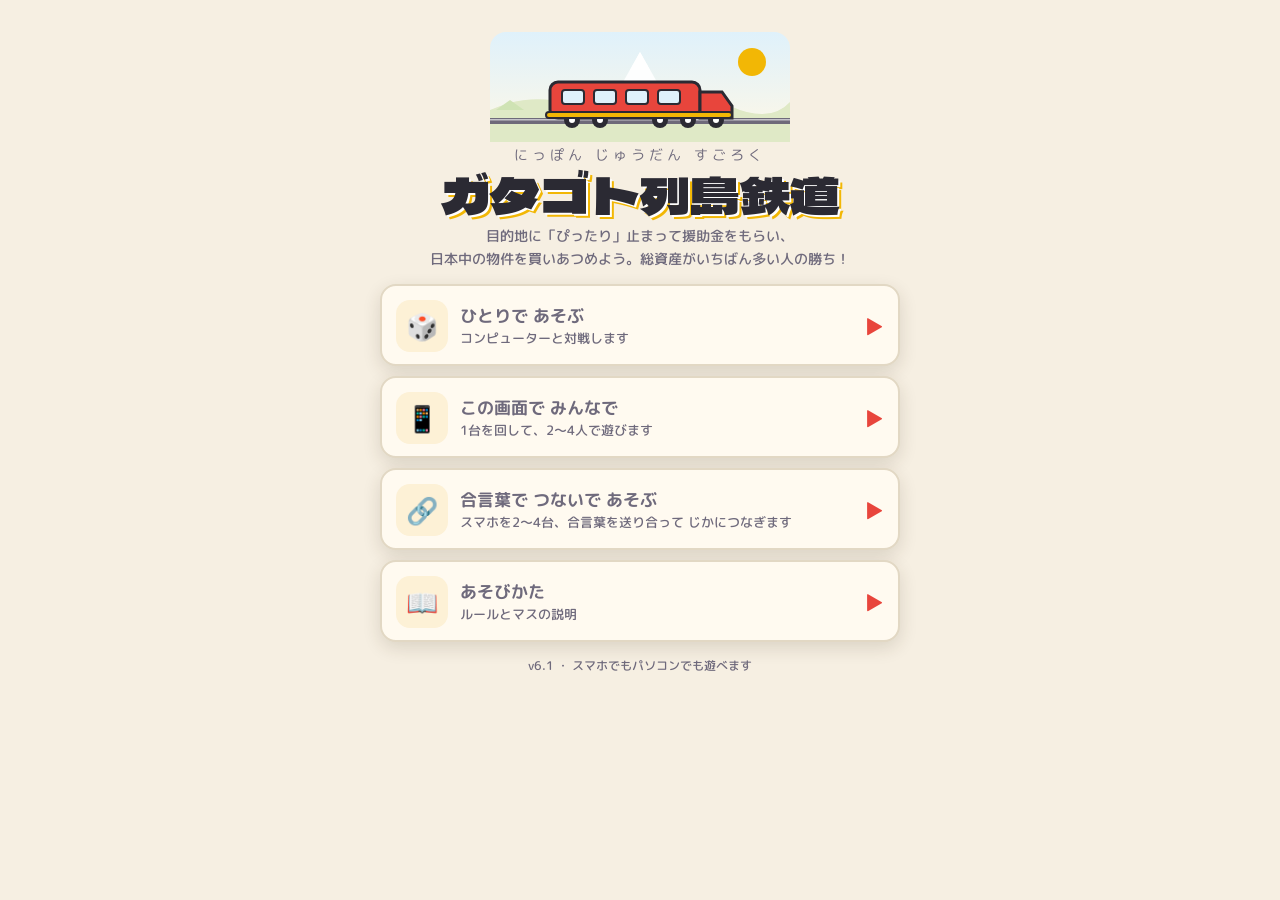
==== commit 701d8f0e: "ガタゴト列島鉄道 v6.1: 初心者ハンデ（★〜★★★）と💡おすすめ表示 Co-Authored-By: Claude Opus 5.5 <noreply@anthropic.com> Claude-" ====
--- a/gatagoto/index.html
+++ b/gatagoto/index.html
@@ -376,6 +376,24 @@
 
 .ev .ev-skip.wait { color: var(--ink); font-size: 13px; font-weight: 800; animation: blink 1.4s ease-in-out infinite; }
 @keyframes blink { 0%,100% { opacity: 1; } 50% { opacity: .45; } }
+/* ----- 初心者ハンデ ----- */
+.slot .hc-row { grid-column: 1 / -1; display: flex; align-items: center; gap: 8px; }
+.hc-lbl { font-size: 12px; font-weight: 800; color: var(--sub); white-space: nowrap; }
+.hc-seg { flex: 1; }
+.slot .hc-seg button { min-height: 30px; font-size: 12px; padding: 0 4px; white-space: nowrap; }
+.hc-note { margin-top: 8px; }
+.hc-list { display: grid; gap: 6px; }
+.hc-item { display: grid; grid-template-columns: 14px minmax(0, 1fr) auto; gap: 8px; align-items: center; background: #fff; border: 2px solid var(--line); border-radius: 12px; padding: 6px 8px; }
+.hc-item .dot { width: 14px; height: 14px; border-radius: 50%; }
+.hc-item .nm { font-weight: 800; overflow: hidden; text-overflow: ellipsis; white-space: nowrap; }
+.hc-item .seg { padding: 3px; }
+.hc-item .seg button { min-height: 32px; font-size: 12px; padding: 0 7px; white-space: nowrap; }
+.advice { flex: 1 1 100%; width: 100%; background: #fff8dc; border: 2px dashed var(--gold); border-radius: 12px; padding: 7px 10px; font-size: 13px; font-weight: 700; line-height: 1.5; color: var(--ink); }
+.advice .btn { display: block; margin-top: 6px; min-height: 36px; font-size: 13px; width: 100%; }
+.sheet .advice { margin: 6px 0 10px; }
+.bbtn.rec { box-shadow: 0 0 0 3px var(--gold); background: #fffbe8; }
+.rec-tag { font-size: 11px; background: var(--gold); color: #fff; border-radius: 6px; padding: 1px 5px; margin-left: 4px; white-space: nowrap; font-weight: 800; }
+.hc-tag { font-size: 11px; background: #fff3c4; color: #8a6a00; border-radius: 6px; padding: 1px 5px; margin-left: 4px; font-weight: 800; }
 </style>
 </head>
 <body>
@@ -425,6 +443,7 @@
         <div class="seg" id="seg-n"><button type="button" data-n="2">2人</button><button type="button" data-n="3">3人</button><button type="button" data-n="4" class="on">4人</button></div>
         <h3 class="o-label">プレイヤー</h3>
         <div class="slots" id="slots"></div>
+        <p class="note hc-note" id="hc-note"></p>
         <h3 class="o-label">なん年あそぶ？（1年＝12ターン）</h3>
         <div class="seg" id="seg-y"><button type="button" data-y="1">1年</button><button type="button" data-y="3" class="on">3年</button><button type="button" data-y="5">5年</button><button type="button" data-y="10">10年</button></div>
         <h3 class="o-label">コンピューターの強さ</h3>
@@ -469,6 +488,9 @@
             <div class="seg" id="seg-y2"><button type="button" data-y="1">1年</button><button type="button" data-y="3" class="on">3年</button><button type="button" data-y="5">5年</button><button type="button" data-y="10">10年</button></div>
             <h3 class="o-label">コンピューターを足す</h3>
             <div class="seg" id="seg-cpu"><button type="button" data-c="0" class="on">なし</button><button type="button" data-c="1">1人</button><button type="button" data-c="2">2人</button><button type="button" data-c="3">3人</button></div>
+            <h3 class="o-label">初心者ハンデ（★ほど有利）</h3>
+            <div class="hc-list" id="pp-hc"></div>
+            <p class="note hc-note" id="pp-hc-note"></p>
             <h3 class="o-label">コンピューターの強さ</h3>
             <div class="seg" id="seg-cpulv2"><button type="button" data-l="easy">よわい</button><button type="button" data-l="normal" class="on">ふつう</button><button type="button" data-l="hard">つよい</button></div>
             <div class="pp-row" style="margin-top:14px"><button class="btn btn-main btn-big btn-wide" id="pp-start" type="button" disabled>ゲーム開始</button></div>
@@ -600,6 +622,10 @@
           <li>いいカードが出やすい、次の目的地が近くに決まりやすい、スリの銀次は見逃し、タヌキは離れていく</li>
         </ul>
         <p>トップの人はスリの銀次に狙われやすくなります。追いつくと補正はなくなります。</p>
+        <h3>🔰 初心者ハンデ</h3>
+        <p>はじめる前に、プレイヤーごとに<b>ハンデ（★〜★★★）</b>をつけられます。初めての人や小さい子が、なれた人とも いい勝負になります。★が多いほど有利です。</p>
+        <ul id="howto-hc"></ul>
+        <p>ハンデのある人には、サイコロの前・分かれ道・物件を買うときに<b>💡おすすめ</b>が表示されます（そのとおりにしなくてもOK）。</p>
         <h3>🏪 新しい物件</h3>
         <p>決算のとき、物件がぜんぶ売れた駅（ひとりが独占している駅は除く）には<b>新しい物件がオープン</b>します。長い対戦でも買うものがなくなりません。</p>
         <h3>🚢 海と空</h3>
@@ -630,8 +656,8 @@
 //  real shape of Japan. Okinawa is moved up into an inset box.
 // ===================================================================
 
-const GAME_VER = '6.0';
-const NET_V = 6;
+const GAME_VER = '6.1';
+const NET_V = 7;
 
 // ---------- projection (日本編) ----------
 function projJapan(lat, lon) {
@@ -1325,6 +1351,18 @@
   3: { plus: 3, minus: 0, arrive: 4, take: 0.25, discount: 0.5, income: 3, dice: 1, nice: 1, dest: 0.5 },
 };
 function behindFx(p) { return (p && BEHIND_FX[p.behind]) || null; }
+// 初心者ハンデ: chosen per player before the game. More money and cards at the start, a bigger arrival
+// bonus and income, smaller losses, and 💡 advice on what to do
+const HANDICAP = {
+  1: { label: '★', name: 'ちょっと', money: 3000, cards: ['exp', 'omamori'], arrive: 1.2, income: 1.1, minus: 0.8, loss: 0.75, keepProps: false },
+  2: { label: '★★', name: 'しっかり', money: 6000, cards: ['exact', 'expx', 'omamori'], arrive: 1.4, income: 1.2, minus: 0.6, loss: 0.5, keepProps: false },
+  3: { label: '★★★', name: 'たっぷり', money: 10000, cards: ['exact', 'ltdx', 'omamori', 'oharai'], arrive: 1.6, income: 1.35, minus: 0.4, loss: 0.35, keepProps: true },
+};
+function hcFx(p) { return (p && HANDICAP[p.hc]) || null; }
+function hcText(lv) {
+  const h = HANDICAP[lv]; if (!h) return 'ハンデなし';
+  return `最初のお金＋${yen(h.money)}・最初のカード${h.cards.length}枚（${h.cards.map(id => CARD_DEFS[id].name.replace('カード', '')).join('・')}）・援助金${h.arrive}倍・決算の収益${h.income}倍・マイナスマス${h.minus}倍・タヌキと銀次の被害${h.loss}倍` + (h.keepProps ? '・タヌキに物件を取られない' : '') + '・💡おすすめ表示';
+}
 // what a property costs this player (the one far behind gets a discount)
 function buyPrice(p, pr) { const fx = behindFx(p); return fx ? Math.round(pr.price * (1 - fx.discount) / 10) * 10 : pr.price; }
 function behindText(lv) {
@@ -1357,10 +1395,13 @@
     const S = this.s = {
       v: GAME_VER, map: opts.map || 'japan', rev: 0, years: opts.years || 3, year: 1, month: 0, turn: 0, phase: 'turnstart',
       cpu: opts.cpu || 'normal', speed: opts.speed || 'tap',
-      players: opts.players.map((p, i) => ({
-        id: i, name: p.name || PLAYER_NAMES[i], ctrl: p.ctrl || 'local', color: PLAYER_COLORS[i],
-        money: START_MONEY, pos: start, prev: -1, cards: [], skip: 0, slow: 0, sealed: 0, arrivals: 0,
-      })),
+      players: opts.players.map((p, i) => {
+        const hc = HANDICAP[p.hc] ? p.hc : 0, h = HANDICAP[hc];
+        return {
+          id: i, name: p.name || PLAYER_NAMES[i], ctrl: p.ctrl || 'local', color: PLAYER_COLORS[i], hc,
+          money: START_MONEY + (h ? h.money : 0), pos: start, prev: -1, cards: h ? h.cards.map(mkCard) : [], skip: 0, slow: 0, sealed: 0, arrivals: 0,
+        };
+      }),
       own: {}, dest: -1, destNo: 0,
       tanuki: { at: -1, form: 0, left: 0, total: 0 },
       stock: {},
@@ -1368,8 +1409,8 @@
       steps: 0, dice: null, branch: null, buy: null, shop: null, pick: null, event: null, last: null,
       log: [], hist: [], series: [], swings: [], lastAssets: [], result: null,
     };
-    S.series.push(S.players.map(() => START_MONEY));
-    S.lastAssets = S.players.map(() => START_MONEY);
+    S.series.push(S.players.map(p => p.money));
+    S.lastAssets = S.players.map(p => p.money);
     for (const c of WORLD.cities) S.own[c] = WORLD.nodes[c].props.map(() => -1);
     for (const n of WORLD.nodes) if (n.type === 'shop') S.stock[n.id] = [0, 1, 2, 3].map(() => randomShopId(this.rng));
     this.newDest(start);
@@ -1434,6 +1475,7 @@
   }
   setEvent(ev, ms) {
     const S = this.s;
+    S.advice = null;
     S.event = Object.assign({ pid: S.turn, next: 'turnend' }, ev);
     S.phase = 'event';
     // the full story, kept so it can be read later; and big jumps in anyone's fortune, with their cause
@@ -1557,6 +1599,7 @@
         case 'buy': if (S.phase !== 'buy') return false; d = this.doBuy(p, Array.isArray(a.idx) ? a.idx : []); break;
         case 'shopbuy': if (S.phase !== 'shop') return false; d = this.shopBuy(p, a.idx); break;
         case 'pass':
+          S.advice = null;
           if (S.phase === 'buy') { S.buy = null; S.phase = 'turnend'; d = 200; }
           else if (S.phase === 'shop') { S.shop = null; S.phase = 'turnend'; d = 200; }
           else return false;
@@ -1594,6 +1637,7 @@
       return this.setEvent({ kind: 'skip', title: `${p.name} は1回休み`, text: 'いたずらカードのせいで、今月は動けない……', next: 'nextturn' }, 1600);
     }
     S.phase = 'choose';
+    this.advise('choose', p);
     return this.isCpu(p) ? 800 : 0;
   }
   // n dice; `fixed` = a chosen number (ちょうどカード)
@@ -1604,6 +1648,7 @@
     else if (p.slow > 0) { p.slow--; vals = [1]; slow = true; }
     else { if (S.turbo > 0) n++; const fx = behindFx(p); if (fx) n += fx.dice; vals = []; for (let i = 0; i < n; i++) vals.push(1 + Math.floor(this.rng() * 6)); }
     S.steps = vals.reduce((a, b) => a + b, 0);
+    S.advice = null;
     p.prev = -1;   // free to go any way at the start of a move
     S.dice = { vals, n: vals.length, fixed: !!fixed, slow, exact: this.canReach(p.pos, -1, S.steps) };
     S.phase = 'rolling';
@@ -1617,14 +1662,14 @@
     if (S.steps <= 0) { S.phase = 'landing'; return 50; }
     const opts = waysOut(p.pos, p.prev);
     if (opts.length > 1) {
-      if (!this.isCpu(p)) { S.phase = 'branch'; S.branch = opts; return 0; }
+      if (!this.isCpu(p)) { S.phase = 'branch'; S.branch = opts; this.advise('branch', p, opts); return 0; }
       return this.advanceTo(p, this.cpuBranch(opts));
     }
     return this.advanceTo(p, opts[0]);
   }
   advanceTo(p, next) {
     const S = this.s, T = S.tanuki;
-    S.branch = null;
+    S.branch = null; S.advice = null;
     S.last = { kind: 'step', pid: p.id, from: p.pos, to: next };
     p.prev = p.pos; p.pos = next; S.steps--;
     // only an exact stop counts; passing through the goal is just passing through
@@ -1726,6 +1771,7 @@
       if (!plus) {
         amt = Math.min(amt, Math.max(100, Math.round(Math.max(p.money, 0) * 0.3 / 100) * 100));
         if (fx) amt = Math.round(amt * fx.minus / 10) * 10;
+        const hx = hcFx(p); if (hx) amt = Math.round(amt * hx.minus / 10) * 10;
         if (amt <= 0) { this.log(`${p.name}：${text}（がんばれ補正でセーフ）`); return this.setEvent({ kind: 'plus', title: '🔥 セーフ！', text: text + '\n……でも、がんばれ補正のおかげで はらわずにすんだ！' }, 2300); }
       }
       p.money += plus ? amt : -amt;
@@ -1753,6 +1799,7 @@
     if (!free.length) { S.phase = 'turnend'; return 300; }
     S.buy = { node: node.id };
     S.phase = 'buy';
+    this.advise('buy', p, node.id);
     return cpu ? 900 : 0;
   }
   // what a flavour effect does; returns the text to append
@@ -1816,7 +1863,8 @@
   ginji(p, lead) {
     const S = this.s;
     const [text, share] = GINJI_EVENTS[Math.floor(this.rng() * GINJI_EVENTS.length)];
-    const amt = Math.max(100, Math.round(p.money * share / 100) * 100);
+    const hx = hcFx(p);
+    const amt = Math.max(100, Math.round(p.money * share * (hx ? hx.loss : 1) / 100) * 100);
     p.money -= amt;
     S.ginjiTotal = (S.ginjiTotal || 0) + amt;
     this.log(`${p.name}：${text}（−${yen(amt)}）`);
@@ -1825,7 +1873,8 @@
   arrive() {
     const S = this.s, p = this.cur(), city = WORLD.nodes[S.dest], T = S.tanuki;
     const fx = behindFx(p);
-    const bonus = Math.round((3000 + 1500 * (S.year - 1)) * rule('bonusMul', 1) * (0.8 + this.rng() * 0.4) * (fx ? fx.arrive : 1) / 100) * 100;
+    const hx = hcFx(p);
+    const bonus = Math.round((3000 + 1500 * (S.year - 1)) * rule('bonusMul', 1) * (0.8 + this.rng() * 0.4) * (fx ? fx.arrive : 1) * (hx ? hx.arrive : 1) / 100) * 100;
     p.money += bonus; p.arrivals++; p.arrY = (p.arrY || 0) + 1;
     let gekoku = '';
     if (fx) {
@@ -1861,6 +1910,7 @@
     if (ev.next === 'monthstart') { S.phase = 'turnstart'; return 300; }
     if (ev.next === 'gameover') { S.phase = 'gameover'; this.finish(); return 0; }
     S.phase = ev.next || 'turnend';
+    if (S.phase === 'choose') this.advise('choose', this.cur());   // back to rolling after a card
     return 150;
   }
   doBuy(p, idx) {
@@ -1922,9 +1972,11 @@
     const u = this.unit();
     let title = TANUKI_FORMS[T.form].name, text = '', ms = 2600;
     // takes money; the purse may go into the red
-    const take = (share, minUnits) => { const amt = Math.max(u * minUnits, Math.round(Math.max(p.money, 0) * share / 100) * 100); p.money -= amt; return amt; };
+    const hx = hcFx(p), soft = hx ? hx.loss : 1;
+    const take = (share, minUnits) => { const amt = Math.round(Math.max(u * minUnits, Math.max(p.money, 0) * share) * soft / 100) * 100; p.money -= amt; return amt; };
     // a property gone: `back` = share of its price you get back; returns its name (and what came back)
     const loseProp = (back) => {
+      if (hx && hx.keepProps) return null;
       const mine = this.ownedProps(p); if (!mine.length) return null;
       const pr = mine.sort((a, b) => b.price - a.price)[Math.floor(this.rng() * Math.min(3, mine.length))];   // likes the expensive ones
       S.own[pr.node][pr.idx] = -1;
@@ -1999,7 +2051,7 @@
         for (const q of others) q.money += each;
         text = `「みんなでなかよく」と、${yen(amt)} をほかの人たちに配ってしまった！（ひとり ${yen(each)}）`;
       }
-      else if (r < 0.90) { const amt = u * 5; p.money -= amt; text = `あなたの名前で ${yen(amt)} の借金をしてきた！`; }
+      else if (r < 0.90) { const amt = Math.round(u * 5 * soft / 100) * 100; p.money -= amt; text = `あなたの名前で ${yen(amt)} の借金をしてきた！`; }
       else text = 'ぐうぐうとお昼寝をしている……（今月は何もしなかった）';
     }
     if (T.form !== 0 && T.left <= 0) { text += `\n……${TANUKI_FORMS[T.form].name}は ふつうのタヌキにもどった。`; T.form = 0; }
@@ -2153,9 +2205,9 @@
     const before = S.players.map(p => ({ pid: p.id, assets: this.assets(p) })).sort((a, b) => b.assets - a.assets);
     const prevRank = {}; before.forEach((r, i) => { prevRank[r.pid] = i + 1; });
     const rows = S.players.map(p => {
-      const fx = behindFx(p);
-      const inc = Math.round(this.income(p) * (fx ? fx.income : 1)), cats = this.incomeByCat(p);
-      if (fx) for (const k in cats) cats[k] = Math.round(cats[k] * fx.income);
+      const fx = behindFx(p), hx = hcFx(p), mul = (fx ? fx.income : 1) * (hx ? hx.income : 1);
+      const inc = Math.round(this.income(p) * mul), cats = this.incomeByCat(p);
+      if (mul !== 1) for (const k in cats) cats[k] = Math.round(cats[k] * mul);
       const interest = p.money < 0 ? Math.round(-p.money * 0.1 / 100) * 100 : 0;
       const moneyBefore = p.money;
       p.money += inc - interest;
@@ -2423,8 +2475,8 @@
 
   // ---------- the computer players (S.cpu = 'easy' | 'normal' | 'hard') ----------
   // how good is it to end a move on this square?
-  endValue(node, p) {
-    const S = this.s, hard = S.cpu === 'hard';
+  endValue(node, p, forceHard) {
+    const S = this.s, hard = forceHard || S.cpu === 'hard';
     if (node === S.dest) return 10000;
     const n = WORLD.nodes[node];
     let v = -100 * this.distTo(node, S.dest);
@@ -2452,6 +2504,60 @@
       v += hits * 60;
     }
     return v;
+  }
+  // the strongest choice at a fork (the hard computer's thinking), without moving anyone
+  bestBranch(opts, p) {
+    const S = this.s, k = S.steps, memo = new Map();
+    const val = (n, pv, k) => {
+      if (k === 0) return this.endValue(n, p, true);
+      const key = n + ',' + pv + ',' + k;
+      if (memo.has(key)) return memo.get(key);
+      let best = -Infinity;
+      for (const o of waysOut(n, pv)) best = Math.max(best, val(o, n, k - 1));
+      memo.set(key, best);
+      return best;
+    };
+    let best = opts[0], bv = -Infinity;
+    for (const o of opts) { const v = val(o, p.pos, k - 1); if (v > bv + 1e-9) { bv = v; best = o; } }
+    return best;
+  }
+  // what to buy: the whole station when it can be afforded (独占), otherwise the best yields while keeping a reserve
+  suggestBuy(p, node) {
+    const S = this.s, owners = S.own[node.id], reserve = 800 + 400 * S.year;
+    const free = owners.map((o, i) => o < 0 && node.props[i] ? i : -1).filter(i => i >= 0);
+    const cost = i => buyPrice(p, node.props[i]);
+    const allCost = free.reduce((a, i) => a + cost(i), 0);
+    const others = owners.some(o => o >= 0 && o !== p.id);
+    if (free.length && !others && p.money - allCost >= reserve * 0.5) return { picks: free, why: 'ぜんぶ買うと独占で収益2倍！' };
+    let money = p.money; const picks = [];
+    for (const i of free.slice().sort((a, b) => node.props[b].rate - node.props[a].rate)) if (money - cost(i) >= reserve && node.props[i].rate >= 10) { picks.push(i); money -= cost(i); }
+    if (!picks.length) return { picks: [], why: p.money < reserve ? 'お金が少ないので、今回は見送ってお金をためよう' : '収益率の低い物件ばかりなので、見送りもあり' };
+    return { picks, why: `収益率の高い物件から、${yen(reserve)}くらいは手元に残して買うのがおすすめ` };
+  }
+  // a one-line tip at the start of a turn
+  suggestChoose(p) {
+    const S = this.s, d = this.distTo(p.pos, S.dest), T = S.tanuki;
+    const has = id => p.cards.findIndex(c => c.id === id) >= 0 && !(p.sealed > 0) && !S.cardUsed;
+    const exactRolls = [1, 2, 3, 4, 5, 6].filter(k => this.canReach(p.pos, -1, k));
+    if (T.at === p.id && has('oharai') && T.form !== 3) return 'びんぼうタヌキがついている！ おはらいカードで追いはらおう';
+    if (d >= 1 && d <= 6 && has('exact')) return `ちょうどカードで「${d}マス」をえらべば、ぴったり到着！`;
+    if (has('station') && d >= 6) return `最寄り駅カードで、目的地のすぐ近くの駅まで行ける（いま あと${d}マス）`;
+    if (has('near') && d >= 7) return `まぢかカードで、目的地の1〜3マス手前まで行ける（いま あと${d}マス）`;
+    const mover = ['nozomi', 'skn', 'ltdx', 'ltd', 'expx', 'exp'].find(id => has(id));
+    if (mover && d >= 9) return `目的地まで あと${d}マス。${cardName(mover)}で一気に近づこう`;
+    const rival = S.players.filter(q => q.id !== p.id).map(q => ({ q, d: this.distTo(q.pos, S.dest) })).sort((a, b) => a.d - b.d)[0];
+    const mean = ['gyuho', 'north', 'itazura', 'swap'].find(id => has(id));
+    if (rival && rival.d <= 5 && rival.d < d && mean) return `${rival.q.name}が目的地まで あと${rival.d}マス！ ${cardName(mean)}でじゃましよう`;
+    if (exactRolls.length) return `目的地まで あと${d}マス。サイコロで ${exactRolls.join('・')} が出れば ぴったり到着！`;
+    return `目的地まで あと${d}マス。サイコロをふって近づこう（ぴったり止まらないとゴールにならないよ）`;
+  }
+  // advice is computed here and shown on the advised player's screen
+  advise(kind, p, data) {
+    const S = this.s;
+    if (!hcFx(p) || this.isCpu(p)) { S.advice = null; return; }
+    if (kind === 'choose') S.advice = { pid: p.id, kind, tip: this.suggestChoose(p) };
+    else if (kind === 'branch') S.advice = { pid: p.id, kind, to: this.bestBranch(data, p) };
+    else if (kind === 'buy') { const sb = this.suggestBuy(p, WORLD.nodes[data]); S.advice = { pid: p.id, kind, picks: sb.picks, why: sb.why }; }
   }
   cpuBranch(opts) {
     const S = this.s, p = this.cur(), k = S.steps;
@@ -3422,7 +3528,7 @@
   UI.game.s = sv.s;
   UI.state = sv.s;
   Game.restoreProps(sv.s);
-  UI.lastSetup = { players: sv.s.players.map(p => ({ name: p.name, ctrl: p.ctrl })), years: sv.s.years, mode: sv.mode, cpu: sv.s.cpu };
+  UI.lastSetup = { players: sv.s.players.map(p => ({ name: p.name, ctrl: p.ctrl, hc: p.hc || 0 })), years: sv.s.years, mode: sv.mode, cpu: sv.s.cpu, map: sv.s.map };
   if (sv.mode === 'host') {
     // every friend's phone has to be re-linked with fresh codes; their seats wait for them
     Net.role = 'host'; Net.peers = []; Net.invite = null; Net.seats = sv.seats || [];
@@ -3531,7 +3637,7 @@
   S.players.forEach((p, i) => {
     const b = strip.children[i];
     b.classList.toggle('on', i === S.turn && S.phase !== 'gameover');
-    b.querySelector('.nm span').textContent = p.name + (p.ctrl === 'cpu' && !/CPU/i.test(p.name) ? '(CPU)' : '') + (p.slow > 0 ? '🐢' : '') + (p.skip > 0 ? '💤' : '') + (p.behind ? '🔥'.repeat(p.behind) : '');
+    b.querySelector('.nm span').textContent = p.name + (p.ctrl === 'cpu' && !/CPU/i.test(p.name) ? '(CPU)' : '') + (p.slow > 0 ? '🐢' : '') + (p.skip > 0 ? '💤' : '') + (p.behind ? '🔥'.repeat(p.behind) : '') + (p.hc ? '★'.repeat(p.hc) : '');
     const m = b.querySelector('.money'); m.textContent = shortYen(p.money) + '円'; m.classList.toggle('neg', p.money < 0);
     b.querySelector('.sub').textContent = `物件${countProps(S, p.id)}・カード${p.cards.length}` + (p.sealed > 0 ? '🔒' : '');
     const dd = WORLD.dist[S.dest][p.pos];
@@ -3689,6 +3795,8 @@
     else msg(`${cur.name} が移動中…`, true);
     return;
   }
+  const adv = S.advice && S.advice.pid === cur.id ? S.advice : null;
+  if (adv && adv.kind === 'choose' && adv.tip && S.phase === 'choose') a.appendChild(el('div', 'advice', '💡 ' + adv.tip));
   switch (S.phase) {
     case 'choose': {
       const b = el('button', 'btn btn-main btn-big', '🎲 サイコロをふる'); b.type = 'button'; b.style.flex = '2 1 auto';
@@ -3704,8 +3812,9 @@
       const grid = el('div', 'branch');
       for (const to of S.branch) {
         const info = branchLabel(S, cur.pos, to);
-        const b = el('button', 'bbtn' + (info.exact ? ' exact' : info.closer ? ' near' : '')); b.type = 'button';
-        b.innerHTML = `<span>${esc(info.name)}</span><small>${info.exact ? '✨ ぴったり着ける！' : `目的地まで あと${info.dist}マス${info.closer ? ' ▲' : ''}`}${S.steps === 1 && info.sq ? `・止まる: ${esc(info.sq)}` : ''}</small>`;
+        const rec = adv && adv.kind === 'branch' && adv.to === to;
+        const b = el('button', 'bbtn' + (info.exact ? ' exact' : info.closer ? ' near' : '') + (rec ? ' rec' : '')); b.type = 'button';
+        b.innerHTML = `<span>${rec ? '💡' : ''}${esc(info.name)}</span><small>${info.exact ? '✨ ぴったり着ける！' : `目的地まで あと${info.dist}マス${info.closer ? ' ▲' : ''}`}${S.steps === 1 && info.sq ? `・止まる: ${esc(info.sq)}` : ''}${rec ? '・おすすめ' : ''}</small>`;
         b.onclick = () => { Sound.click(); act({ t: 'branch', to }); };
         grid.appendChild(b);
       }
@@ -3780,6 +3889,13 @@
   body.appendChild(el('p', 'note', `所持金 ${yen(cur.money)}。ぜんぶ自分のものにすると「独占」で収益2倍！` + (mineAll ? `（${mineAll}件は すでにあなたの物件）` : '')));
   const fx = behindFx(cur);
   if (fx) body.appendChild(el('p', 'note', `🔥 がんばれ補正で 物件が${Math.round(fx.discount * 100)}%引き！（総資産には元の値段で入ります）`));
+  const adv = S.advice && S.advice.pid === cur.id && S.advice.kind === 'buy' ? S.advice : null;
+  if (adv) {
+    const tip = el('div', 'advice');
+    tip.innerHTML = '💡 ' + esc(adv.picks.length ? `おすすめ：${adv.picks.map(i => node.props[i] ? node.props[i].name : '').join('、')}（${adv.why}）` : adv.why);
+    if (adv.picks.length) { const b = el('button', 'btn btn-sub', 'おすすめを選ぶ'); b.type = 'button'; b.onclick = () => { Sound.click(); UI.buyPick = new Set(adv.picks); renderBuySheet(S); }; tip.appendChild(b); }
+    body.appendChild(tip);
+  }
   node.props.forEach((pr, i) => {
     if (!pr) return;
     const o = owners[i], free = !(o >= 0), op = o >= 0 ? S.players[o] : null;
@@ -3787,7 +3903,8 @@
     const owner = op ? `<span class="own" style="background:${op.color}">${esc(op.name)}</span>` : '';
     const cost = buyPrice(cur, pr);
     const priceHtml = cost !== pr.price ? `<s style="color:var(--sub);font-size:12px">${esc(yen(pr.price))}</s> ${esc(yen(cost))}` : esc(yen(pr.price));
-    row.innerHTML = `<div class="chk">${UI.buyPick.has(i) ? '✓' : ''}</div><div class="pn">${(PROP_CATS[pr.cat] || PROP_CATS.other).icon}${esc(pr.name)}<small>${owner || '売り出し中'}</small></div><div class="pr">${priceHtml}<small>収益率 ${pr.rate}%</small></div>`;
+    const recd = adv && adv.picks.includes(i);
+    row.innerHTML = `<div class="chk">${UI.buyPick.has(i) ? '✓' : ''}</div><div class="pn">${(PROP_CATS[pr.cat] || PROP_CATS.other).icon}${esc(pr.name)}${recd ? ' <span class="rec-tag">💡おすすめ</span>' : ''}<small>${owner || '売り出し中'}</small></div><div class="pr">${priceHtml}<small>収益率 ${pr.rate}%</small></div>`;
     if (free) row.onclick = () => { Sound.click(); if (UI.buyPick.has(i)) UI.buyPick.delete(i); else UI.buyPick.add(i); renderBuySheet(S); };
     body.appendChild(row);
   });
@@ -3828,7 +3945,7 @@
   const rank = el('div', 'rank');
   rows.forEach((r, i) => {
     const d = el('div', 'rank-row' + (i === 0 ? ' first' : ''));
-    d.innerHTML = `<div class="no">${i + 1}</div><div><b><i style="background:${r.p.color}"></i>${esc(r.p.name)}${r.p.ctrl === 'cpu' ? ' (CPU)' : ''}${S.tanuki.at === r.p.id ? ' 🦝' : ''}</b><small>所持金 ${esc(yen(r.p.money))}・物件 ${countProps(S, r.p.id)}件・カード ${r.p.cards.length}枚</small></div><div class="as">${esc(shortYen(r.assets))}円<small>総資産</small></div>`;
+    d.innerHTML = `<div class="no">${i + 1}</div><div><b><i style="background:${r.p.color}"></i>${esc(r.p.name)}${r.p.ctrl === 'cpu' ? ' (CPU)' : ''}${S.tanuki.at === r.p.id ? ' 🦝' : ''}${r.p.hc ? ` <span class="hc-tag">ハンデ${'★'.repeat(r.p.hc)}</span>` : ''}</b><small>所持金 ${esc(yen(r.p.money))}・物件 ${countProps(S, r.p.id)}件・カード ${r.p.cards.length}枚</small></div><div class="as">${esc(shortYen(r.assets))}円<small>総資産</small></div>`;
     d.onclick = () => { UI.statusPid = r.p.id; renderStatusSheet(S); };
     rank.appendChild(d);
   });
@@ -3904,7 +4021,7 @@
   }
   sec('びんぼうタヌキ', [['びんぼうタヌキ', '目的地に誰かが着くと、いちばん遠かった人にくっつきます。ターンの終わりに毎回：所持金の15%を持ち逃げ／カードを1〜2枚捨てる／カードを倍の値段で買ってくる／物件を勝手に半額で売る／お金をほかの人に配る／あなたの名前で借金してくる。すれ違うと相手に乗りかえます。長くくっついているほど変身しやすい。'], ['大タヌキ（3ターン）', '物件をただで売り飛ばす、所持金の30%を持ち逃げ、カードをやぶる。'], ['キングタヌキ（3ターン）', '毎ターン物件を2件海に投げすて、所持金の40%を奪い、カードを全部燃やすことも。長くくっついているほど出やすい。'], ['ミニタヌキ（3ターン）', 'ほぼ無害。どんぐりをくれることも。'], ['ハリケーンタヌキ（3ターン）', '毎ターン、どこかの駅へ吹き飛ばし、修理代も取る。'], ['追いはらう', WORLD.def.worldEvents ? 'おはらいカード。' : 'おはらいカード、2月の節分。']]);
   sec('マスの種類', [['＋ / −', 'お金がもらえる / はらう（年がすすむと額が大きくなる）。'], ['C カード', 'カードを1枚（8枚まで）。'], ['N ナイスカード', '強いカード（新幹線・ちょうど・まぢか・おまもり…）。'], ['✦ ワープ', 'どこかの駅へ飛ばされる。目的地に当たればゴール。'], ['? はてな', '宝箱・落とし穴・銀次・タヌキ・タダの物件・ワープ…何が起きるかわからない。'], ['店 カード売り場', 'お金でカードを買える。'], ['駅', '物件を買える。全部買うと独占で収益2倍。']]);
-  sec('ほかの出来事', [['スリの銀次', 'ターンの終わりにときどき現れて所持金の15〜30%をすっていきます。トップの人は2倍狙われやすく、がんばれ補正の人は見逃してもらえます。'], ['地域のできごと', '駅に止まると13%の確率で、その地方ならではの出来事。'], ['がんばれ補正🔥', 'ビリの総資産がトップの半分以下で発動し、差が開くほど強くなる（レベル1〜3）。' + [1, 2, 3].map(l => `レベル${l}：${behindText(l)}`).join('／') + '。'], ['決算', '毎年3月。物件の収益率ぶんのお金、借金には10%の利息。売り切れた駅に新しい物件がオープン。']]);
+  sec('ほかの出来事', [['スリの銀次', 'ターンの終わりにときどき現れて所持金の15〜30%をすっていきます。トップの人は2倍狙われやすく、がんばれ補正の人は見逃してもらえます。'], ['地域のできごと', '駅に止まると13%の確率で、その地方ならではの出来事。'], ['がんばれ補正🔥', 'ビリの総資産がトップの半分以下で発動し、差が開くほど強くなる（レベル1〜3）。' + [1, 2, 3].map(l => `レベル${l}：${behindText(l)}`).join('／') + '。'], ['決算', '毎年3月。物件の収益率ぶんのお金、借金には10%の利息。売り切れた駅に新しい物件がオープン。'], ['初心者ハンデ★', 'はじめる前にプレイヤーごとにつけられる。' + [1, 2, 3].map(l => `${HANDICAP[l].label}：${hcText(l)}`).join('／') + '。']]);
   sec('カード', CARD_IDS.map(id => [CARD_DEFS[id].name + (CARD_DEFS[id].price ? `（売り場 ${yen(CARD_DEFS[id].price)}）` : ''), cardDesc(id) + (MOVE_CARDS.includes(id) ? '' : '　※使ったあとにサイコロをふれる')]));
   if (focus === 'world' && focusEl) focusEl.scrollIntoView();
 }
@@ -4021,7 +4138,7 @@
   $('#setup-title').textContent = mode === 'solo' ? 'ひとりで あそぶ' : 'この画面で みんなで';
   const n = mode === 'solo' ? 4 : 2;
   UI.setup.n = n;
-  UI.setup.slots = PLAYER_NAMES.map((nm, i) => ({ name: i === 0 && pref.name ? pref.name : (mode === 'solo' && i === 0 ? 'あなた' : nm), cpu: mode === 'solo' ? i > 0 : false }));
+  UI.setup.slots = PLAYER_NAMES.map((nm, i) => ({ name: i === 0 && pref.name ? pref.name : (mode === 'solo' && i === 0 ? 'あなた' : nm), cpu: mode === 'solo' ? i > 0 : false, hc: 0 }));
   renderSetup();
   show('setup');
 }
@@ -4043,12 +4160,25 @@
     const c = el('button', s.cpu ? 'on' : '', 'CPU'); c.type = 'button'; c.disabled = i >= st.n;
     h.onclick = () => { s.cpu = false; renderSetup(); }; c.onclick = () => { s.cpu = true; renderSetup(); };
     seg.appendChild(h); seg.appendChild(c); d.appendChild(seg);
+    // 初心者ハンデ
+    const hrow = el('div', 'hc-row');
+    hrow.appendChild(el('span', 'hc-lbl', 'ハンデ'));
+    const hseg = el('div', 'seg hc-seg');
+    [[0, 'なし'], [1, '★'], [2, '★★'], [3, '★★★']].forEach(([v, t]) => {
+      const b = el('button', (s.hc || 0) === v ? 'on' : '', t); b.type = 'button'; b.disabled = i >= st.n;
+      b.onclick = () => { Sound.click(); s.hc = v; renderSetup(); };
+      hseg.appendChild(b);
+    });
+    hrow.appendChild(hseg); d.appendChild(hrow);
     box.appendChild(d);
   });
+  const lv = Math.max(...st.slots.slice(0, st.n).map(x => x.hc || 0));
+  const note = $('#hc-note');
+  if (note) note.textContent = lv ? `★の数が多いほど有利になります。${HANDICAP[lv].label}：${hcText(lv)}` : '初めての人や小さい子には「ハンデ」をつけると、上手な人とも いい勝負になります。★ほど有利で、💡おすすめも表示されます。';
 }
 function setupStart() {
   const st = UI.setup;
-  const players = st.slots.slice(0, st.n).map((s, i) => ({ name: (s.name || '').trim() || PLAYER_NAMES[i], ctrl: s.cpu ? 'cpu' : 'local' }));
+  const players = st.slots.slice(0, st.n).map((s, i) => ({ name: (s.name || '').trim() || PLAYER_NAMES[i], ctrl: s.cpu ? 'cpu' : 'local', hc: s.hc || 0 }));
   if (!players.some(p => p.ctrl === 'local')) { alert('人のプレイヤーを1人以上えらんでください'); return; }
   if (players[0].ctrl === 'local') { pref.name = players[0].name; savePref(); }
   Sound.ensure();
@@ -4059,14 +4189,14 @@
 //  合言葉 session: the host invites friends one at a time
 // ===================================================================
 const Net = {
-  role: '', peers: [], invite: null, link: null, years: 3, cpu: 0, cpuLv: 'normal', map: 'japan', members: [], you: -1,
+  role: '', peers: [], invite: null, link: null, years: 3, cpu: 0, cpuLv: 'normal', map: 'japan', members: [], you: -1, hostHc: 0,
   seats: [], reconnecting: false,
   myName() { const v = ($('#my-name').value || '').trim(); return v || pref.name || 'あなた'; },
   // a phone's token survives reloads, so the host can give the same seat back
   token() { if (!pref.token) { pref.token = Math.random().toString(36).slice(2, 10) + Date.now().toString(36); savePref(); } return pref.token; },
   broadcast(obj) { for (const pr of this.peers) if (pr.link.open) pr.link.send(obj); },
   send(obj) { if (this.link) this.link.send(obj); },
-  memberList() { return [{ name: this.myName(), kind: 'host' }, ...this.peers.map(p => ({ name: p.name, kind: 'guest' }))]; },
+  memberList() { return [{ name: this.myName(), kind: 'host', hc: this.hostHc || 0 }, ...this.peers.map(p => ({ name: p.name, kind: 'guest', hc: p.hc || 0 }))]; },
   inGame() { return UI.mode === 'host' && !!UI.game; },
   // ----- host -----
   hostBegin() {
@@ -4137,8 +4267,8 @@
   hostStart() {
     const peers = this.peers.filter(p => p.link.open && p.name !== '…');
     if (!peers.length) return false;
-    const players = [{ name: this.myName(), ctrl: 'local' }];
-    peers.forEach((p, i) => { p.pid = i + 1; players.push({ name: p.name, ctrl: 'peer' + p.pid }); });
+    const players = [{ name: this.myName(), ctrl: 'local', hc: this.hostHc || 0 }];
+    peers.forEach((p, i) => { p.pid = i + 1; players.push({ name: p.name, ctrl: 'peer' + p.pid, hc: p.hc || 0 }); });
     const cpus = Math.min(this.cpu, 4 - players.length);
     for (let i = 0; i < cpus; i++) players.push({ name: 'CPU' + (i + 1), ctrl: 'cpu' });
     this.seats = peers.map(p => ({ token: p.token, name: p.name, pid: p.pid }));
@@ -4314,6 +4444,21 @@
     $$('#seg-y2 button').forEach(b => b.classList.toggle('on', +b.dataset.y === Net.years));
     $$('#seg-cpulv2 button').forEach(b => b.classList.toggle('on', b.dataset.l === Net.cpuLv));
     $$('#seg-map2 button').forEach(b => b.classList.toggle('on', b.dataset.m === Net.map));
+    const hl = $('#pp-hc'); hl.innerHTML = '';
+    const hcRows = [{ name: Net.myName(), get: () => Net.hostHc || 0, set: v => { Net.hostHc = v; } }, ...ready.map(pr => ({ name: pr.name, get: () => pr.hc || 0, set: v => { pr.hc = v; } }))];
+    hcRows.forEach((r, i) => {
+      const row = el('div', 'hc-item');
+      row.innerHTML = `<span class="dot" style="background:${PLAYER_COLORS[i]}"></span><span class="nm">${esc(r.name)}</span>`;
+      const seg = el('div', 'seg hc-seg');
+      [[0, 'なし'], [1, '★'], [2, '★★'], [3, '★★★']].forEach(([v, t]) => {
+        const b = el('button', r.get() === v ? 'on' : '', t); b.type = 'button';
+        b.onclick = () => { Sound.click(); r.set(v); Net.hostLobby(); renderP2P(); };
+        seg.appendChild(b);
+      });
+      row.appendChild(seg); hl.appendChild(row);
+    });
+    const hlv = Math.max(0, ...hcRows.map(r => r.get()));
+    $('#pp-hc-note').textContent = hlv ? `${HANDICAP[hlv].label}：${hcText(hlv)}` : '初めての人には★をつけると、いい勝負になります（★ほど有利・💡おすすめ表示つき）。';
     const maxCpu = 4 - 1 - ready.length;
     $$('#seg-cpu button').forEach(b => { const c = +b.dataset.c; b.disabled = c > maxCpu; b.classList.toggle('on', c === Math.min(Net.cpu, maxCpu)); });
     $('#pp-start').disabled = !ready.length;
@@ -4328,7 +4473,7 @@
     if (l && l.open) {
       $('#pp-offer-in').parentElement.querySelector('h3').hidden = true;
       const ul = $('#pp-members-g'); ul.innerHTML = '';
-      Net.members.forEach((m, i) => { const li = el('li'); li.innerHTML = `<span class="dot" style="background:${PLAYER_COLORS[i]}"></span><span>${esc(m.name)}</span><span class="tag">${i === Net.you ? 'あなた' : m.kind === 'host' ? '1台目' : ''}</span>`; ul.appendChild(li); });
+      Net.members.forEach((m, i) => { const li = el('li'); li.innerHTML = `<span class="dot" style="background:${PLAYER_COLORS[i]}"></span><span>${esc(m.name)}</span><span class="tag">${m.hc ? 'ハンデ' + '★'.repeat(m.hc) + ' ' : ''}${i === Net.you ? 'あなた' : m.kind === 'host' ? '1台目' : ''}</span>`; ul.appendChild(li); });
     }
     $('#pp-offer-in').hidden = !!(l && l.open); $('#pp-reply').hidden = !!(l && l.open);
     msg = l && l.err && l.err !== 'nortc' ? (P2P_ERR[l.err] || P2P_ERR.badcode) : (P2P_MSG[st] || '');
@@ -4366,6 +4511,7 @@
   $('#b-local').addEventListener('click', () => { Sound.ensure(); Sound.click(); openSetup('local'); });
   $('#b-p2p').addEventListener('click', () => { Sound.ensure(); Sound.click(); openP2P(); });
   $('#b-howto').addEventListener('click', () => { Sound.ensure(); Sound.click(); UI.howtoFrom = 'title'; show('howto'); });
+  { const hh = $('#howto-hc'); if (hh) hh.innerHTML = [1, 2, 3].map(l => `<li><b>${HANDICAP[l].label} ${HANDICAP[l].name}</b>：${esc(hcText(l))}</li>`).join(''); }
   $('#b-resume').addEventListener('click', () => { Sound.ensure(); Sound.click(); const sv = loadLocal(); if (sv) resumeGame(sv); });
   $('#howto-back').addEventListener('click', () => { Sound.click(); show(UI.howtoFrom === 'game' ? 'game' : 'title'); });
   // setup
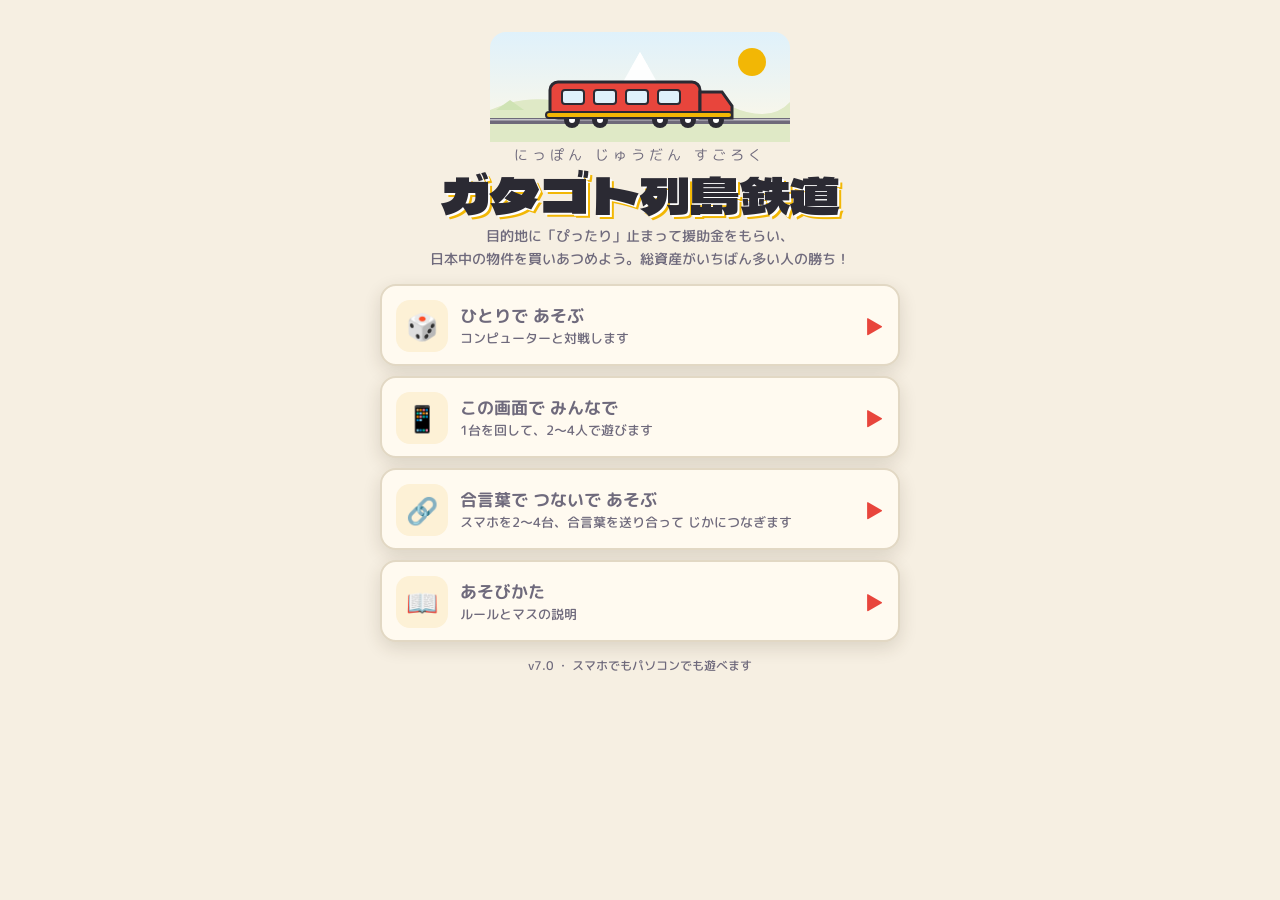
==== commit 92fe6c25: "ガタゴト列島鉄道 v7.0: 空白地帯に駅と分かれ道を新設（日本編74駅・世界編104都市）、直線の引き伸ばしをやめる - 日本編: 紋別・阿寒湖・根室・ニセコ・八戸・宮古・気仙沼・酒田・会津若松・い" ====
--- a/gatagoto/index.html
+++ b/gatagoto/index.html
@@ -606,12 +606,12 @@
           <li><span class="sq" style="background:#fff;color:var(--ink);border:2px solid var(--ink)">駅</span> 駅：物件を買えます。1つの駅の物件をぜんぶ買うと「独占」で収益が2倍！</li>
         </ul>
         <h3>🃏 カード（24種類）</h3>
-        <p>1ターンに1枚使えます。急行などの<b>移動するカード</b>はサイコロのかわりに、スリや福袋などの<b>移動しないカード</b>は使ったあとにサイコロをふれます。<b>急行・特急・新幹線・のぞみ</b>はサイコロの数がふえ、<b>急行周遊・特急周遊</b>は3回使えます。<b>ちょうど</b>は1〜6の好きな数だけ進めるので、ぴったり到着のきりふだ。<b>まぢか・最寄り駅（目的地の手前の駅へ）・ぶっとび・場所がえ・集合</b>で位置を変え、<b>牛歩・いたずら・ふういん・北へ！・ぶんどり・刀狩り・スリ</b>でライバルをじゃま。<b>おまもり</b>は持っているだけで、いじわるカードを1回はねかえします。<b>おはらい</b>でタヌキを追いはらい、<b>たからくじ・福袋・徳政令</b>は困ったときに。千葉の先の<b>房総半島</b>と金沢の先の<b>能登半島</b>はカードマスだらけ！</p>
+        <p>1ターンに1枚使えます。急行などの<b>移動するカード</b>はサイコロのかわりに、スリや福袋などの<b>移動しないカード</b>は使ったあとにサイコロをふれます。<b>急行・特急・新幹線・のぞみ</b>はサイコロの数がふえ、<b>急行周遊・特急周遊</b>は3回使えます。<b>ちょうど</b>は1〜6の好きな数だけ進めるので、ぴったり到着のきりふだ。<b>まぢか・最寄り駅（目的地の手前の駅へ）・ぶっとび・場所がえ・集合</b>で位置を変え、<b>牛歩・いたずら・ふういん・北へ！・ぶんどり・刀狩り・スリ</b>でライバルをじゃま。<b>おまもり</b>は持っているだけで、いじわるカードを1回はねかえします。<b>おはらい</b>でタヌキを追いはらい、<b>たからくじ・福袋・徳政令</b>は困ったときに。千葉の先の<b>房総半島</b>、金沢の先の<b>能登半島</b>、北海道の<b>知床</b>はカードマスだらけ！</p>
         <h3>🦝 びんぼうタヌキ</h3>
         <p>誰かが目的地に着くと、そのとき目的地から<b>いちばん遠かった人</b>にくっつきます。ターンの終わりに毎回、所持金の15%を持ち逃げ・カードを捨てる・カードを倍の値段で買ってくる・物件を勝手に半額で売る・お金をほかの人に配る・あなたの名前で借金してくる……と大暴れ。お金がなくても借金にされます。タヌキがついた人と<b>すれ違う（同じマスを通る・止まる）</b>と、タヌキは相手に乗りかえるので、わざと突っこんで なすりつけましょう。</p>
         <p>長くくっついているほど<b>変身しやすく</b>なります：<b>大タヌキ</b>（3ターン、物件をただで売り飛ばす・所持金の30%）、<b>ハリケーンタヌキ</b>（3ターン、毎回どこかへ吹き飛ばす）、<b>ミニタヌキ</b>（3ターン、ほぼ無害）、そして<b>キングタヌキ</b>（3ターン、毎回物件2件を海に捨てて所持金の40%を奪い、カードも燃やす）。おはらいカードや2月の節分で追いはらえます。</p>
         <h3>🌏 世界編</h3>
-        <p>日本を真ん中にした世界地図で、69の都市をめぐります。各大陸に環状ルートがあり、大西洋の路線は<b>地図の端から反対側へ</b>つながっています。サハラ砂漠・ナラボー平原・アマゾンはカードマスだらけ。</p>
+        <p>日本を真ん中にした世界地図で、104の都市をめぐります。シベリア・中央アジア・サハラ・アマゾン・オーストラリアの内陸まで線路がのびていて、<b>分かれ道がいっぱい</b>。ベーリング海峡でアジアとアメリカがつながり、大西洋の路線は<b>地図の端から反対側へ</b>つながっています。サハラ砂漠・ゴビ砂漠・アマゾン・ナラボー平原はカードマスだらけ、北極圏とコンゴのジャングルは？マスだらけ。</p>
         <p>世界編は日本編より<b>ダイナミック</b>です。目的地は遠く、援助金もマスのお金も大きく、スリの銀次は多めで、タヌキはよく変身します。そして<b>毎月、世界イベント</b>が起きます：🏅オリンピック（開催地に止まると祝儀）、🌋火山噴火で<b>空路が閉鎖</b>、🏴‍☠️海賊（航路のマスに止まるとお金をうばわれる）、🏆ワールドカップで<b>目的地が変更</b>、🗺宝の地図（💰のマスに最初に止まった人が大金）、📉株安・📈好景気・💱為替・🛢原油高騰、🏛世界遺産登録で物件が値上がり、✈格安航空券で全員サイコロ＋1、🤝サミットで全員集合。地図の上に、いま起きていることが表示されます。</p>
         <h3>🔥 がんばれ補正（逆転のチャンス）</h3>
         <p>ビリの人の総資産が<b>トップの半分以下</b>になると「がんばれ補正」がつき、差が開くほど強くなります（🔥レベル1：半分以下、🔥🔥レベル2：3割以下、🔥🔥🔥レベル3：15%以下）。</p>
@@ -656,8 +656,8 @@
 //  real shape of Japan. Okinawa is moved up into an inset box.
 // ===================================================================
 
-const GAME_VER = '6.1';
-const NET_V = 7;
+const GAME_VER = '7.0';
+const NET_V = 8;
 
 // ---------- projection (日本編) ----------
 function projJapan(lat, lon) {
@@ -679,6 +679,10 @@
   ['帯広', 42.92, 143.20, '北海道', [['豚丼店', 800, 60], ['スイーツ工房', 1500, 40], ['大牧場', 4000, 20], ['ばんえい競馬場', 6000, 15], ['小豆農園', 1200, 40]]],
   ['釧路', 42.98, 144.38, '北海道', [['炉ばた焼き店', 900, 50], ['湿原観光船', 2000, 30], ['水産加工場', 6000, 15], ['たんちょう観光', 1500, 35], ['カニ料理店', 1200, 45]]],
   ['函館', 41.77, 140.73, '北海道', [['朝市海鮮丼店', 1200, 50], ['イカ加工場', 2500, 25], ['夜景展望台', 8000, 12], ['塩ラーメン店', 900, 55], ['五稜郭観光', 4000, 20]]],
+  ['紋別', 44.36, 143.35, '北海道', [['流氷砕氷船', 4000, 22], ['カニの爪オブジェ観光', 600, 60], ['ホタテ加工場', 2500, 30], ['アザラシ保護センター', 1500, 35]], [1520, 262]],
+  ['阿寒湖', 43.43, 144.10, '北海道', [['マリモ観光船', 2000, 35], ['湖畔の温泉ホテル', 8000, 15], ['アイヌ民芸品店', 800, 55], ['タンチョウの里', 1500, 40]], [1580, 355]],
+  ['根室', 43.33, 145.58, '北海道', [['さんま漁船', 3000, 30], ['花咲ガニ店', 1200, 45], ['最東端の灯台', 2000, 30], ['エスカロップ食堂', 500, 75]], [1715, 378]],
+  ['ニセコ', 42.80, 140.69, '北海道', [['パウダースノーのスキー場', 15000, 10], ['じゃがいも畑', 1500, 40], ['ラフティングツアー', 2000, 35], ['洞爺湖の温泉宿', 6000, 16]], [1230, 450]],
   // 東北
   ['青森', 40.82, 140.74, '東北', [['りんご農園', 1200, 40], ['ねぶたグッズ店', 700, 60], ['マグロ漁船', 5000, 20], ['大間マグロ店', 2000, 40], ['ホタテ養殖場', 1500, 40]]],
   ['秋田', 39.72, 140.10, '東北', [['きりたんぽ店', 800, 50], ['米農家', 2500, 20], ['酒蔵', 4000, 18], ['なまはげ館', 1500, 30], ['比内地鶏店', 1000, 50]]],
@@ -686,6 +690,12 @@
   ['仙台', 38.27, 140.87, '東北', [['牛タン店', 1500, 50], ['ずんだスイーツ店', 700, 70], ['水族館', 15000, 10], ['笹かま工場', 3000, 25], ['牛タン工場', 4000, 20], ['七夕まつり会場', 8000, 12]], [1285, 990]],
   ['山形', 38.24, 140.36, '東北', [['さくらんぼ農園', 2000, 40], ['芋煮屋台', 500, 80], ['温泉旅館', 8000, 15], ['米沢牛レストラン', 3000, 35], ['そば街道の店', 800, 55]], [1200, 1000]],
   ['福島', 37.75, 140.47, '東北', [['桃農園', 1500, 40], ['喜多方ラーメン店', 900, 50], ['酒蔵', 5000, 15], ['ラジウム温泉', 5000, 15], ['赤べこ工房', 600, 60]], [1250, 1095]],
+  ['八戸', 40.51, 141.49, '東北', [['朝市の食堂', 600, 70], ['せんべい汁店', 500, 75], ['イカ釣り漁船', 3000, 30], ['水産加工場', 5000, 18]], [1340, 730]],
+  ['宮古', 39.64, 141.95, '東北', [['浄土ヶ浜の遊覧船', 2500, 30], ['ウニ漁', 1500, 45], ['サケのふ化場', 2000, 35], ['三陸鉄道グッズ店', 600, 60]], [1385, 835]],
+  ['気仙沼', 38.91, 141.57, '東北', [['フカヒレ工場', 4000, 25], ['カツオ漁船', 5000, 20], ['港の海鮮丼店', 800, 55], ['カキの養殖場', 2000, 35]], [1360, 930]],
+  ['酒田', 38.91, 139.84, '東北', [['米どころの蔵', 3000, 25], ['日本海の岩ガキ店', 1000, 50], ['山居倉庫の観光', 2500, 30], ['ワンタンメン店', 700, 60]], [1172, 915]],
+  ['会津若松', 37.49, 139.93, '東北', [['鶴ヶ城の観光', 6000, 15], ['赤べこ工房', 600, 65], ['酒蔵', 4000, 20], ['ソースカツ丼店', 800, 55], ['漆器工房', 1500, 35]], [1170, 1100]],
+  ['いわき', 37.05, 140.89, '東北', [['常夏の温泉リゾート', 15000, 10], ['海の水族館', 8000, 14], ['メヒカリ料理店', 600, 65], ['港の市場', 2000, 35]], [1325, 1150]],
   // 関東
   ['水戸', 36.37, 140.47, '関東', [['納豆工場', 1200, 45], ['梅園', 2000, 25], ['干しいも工房', 600, 70], ['あんこう鍋店', 1200, 45], ['偕楽園みやげ店', 800, 55]], [1300, 1250]],
   ['宇都宮', 36.56, 139.88, '関東', [['ぎょうざ店', 800, 60], ['いちご農園', 1500, 40], ['カクテルバー', 1000, 40], ['大谷石の採石場', 3000, 25], ['ジャズバー', 1200, 40]], [1195, 1225]],
@@ -707,6 +717,8 @@
   ['静岡', 34.98, 138.38, '中部', [['お茶農園', 1500, 40], ['うなぎ店', 1200, 50], ['みかん農園', 1000, 45], ['おでん店', 500, 70], ['サッカースタジアム', 15000, 10], ['わさび農園', 1200, 40]], [1030, 1440]],
   ['名古屋', 35.18, 136.91, '中部', [['手羽先店', 900, 60], ['みそかつ店', 1200, 50], ['自動車工場', 150000, 5], ['みそ蔵', 5000, 15], ['ひつまぶし店', 1500, 45], ['城の観光', 5000, 18]], [890, 1400]],
   ['岐阜', 35.42, 136.76, '中部', [['鵜飼観覧船', 1500, 30], ['飛騨牛レストラン', 3000, 35], ['刃物工房', 2000, 30], ['温泉旅館', 7000, 15], ['合掌造りの宿', 3000, 25]], [850, 1330]],
+  ['富士山', 35.36, 138.73, '中部', [['富士山の山小屋', 3000, 30], ['ほうとう店', 600, 65], ['湖畔のホテル', 8000, 15], ['絶叫遊園地', 25000, 9], ['天然水の工場', 6000, 18]], [1060, 1375]],
+  ['飯田', 35.51, 137.82, '中部', [['りんご並木の農園', 1500, 40], ['水引工房', 800, 50], ['天竜川くだり', 2500, 30], ['五平餅店', 400, 85], ['焼肉店', 1000, 50]], [970, 1350]],
   // 近畿
   ['津', 34.73, 136.51, '近畿', [['松阪牛レストラン', 4000, 35], ['真珠店', 3000, 30], ['伊勢えび料理店', 2500, 40], ['伊勢うどん店', 600, 70], ['水族館', 12000, 10]], [895, 1535]],
   ['京都', 35.01, 135.76, '近畿', [['老舗料亭', 10000, 12], ['抹茶スイーツ店', 1500, 50], ['八つ橋店', 1000, 55], ['着物レンタル店', 3000, 25], ['湯豆腐店', 1200, 45], ['清水焼窯元', 2000, 30]], [770, 1390]],
@@ -714,6 +726,7 @@
   ['神戸', 34.69, 135.20, '近畿', [['神戸牛ステーキ店', 5000, 30], ['洋菓子店', 2000, 45], ['港のホテル', 30000, 8], ['ワイナリー', 4000, 25], ['中華街の肉まん店', 700, 65]], [650, 1455]],
   ['奈良', 34.69, 135.80, '近畿', [['鹿せんべい店', 300, 100], ['柿の葉ずし店', 900, 50], ['墨工房', 1500, 30], ['大仏の観光', 6000, 15], ['奈良漬け店', 800, 55]], [800, 1470]],
   ['和歌山', 34.23, 135.17, '近畿', [['みかん農園', 1200, 45], ['梅干し工場', 2000, 35], ['温泉旅館', 8000, 12], ['パンダの動物園', 10000, 12], ['マグロ漁船', 4000, 25]], [695, 1575]],
+  ['白浜', 33.68, 135.35, '近畿', [['パンダのいる動物園', 20000, 10], ['白い砂浜の海の家', 600, 70], ['崖の上の温泉', 6000, 16], ['クエ料理店', 1500, 40], ['梅干し工場', 2500, 30]], [760, 1605]],
   // 中国
   ['鳥取', 35.50, 134.24, '中国', [['梨農園', 1200, 40], ['砂丘ラクダ乗り場', 800, 60], ['カニ料理店', 2000, 40], ['温泉旅館', 6000, 15], ['二十世紀梨農園', 1500, 40]], [610, 1345]],
   ['松江', 35.47, 133.05, '中国', [['しじみ漁', 700, 60], ['出雲そば店', 800, 55], ['和菓子店', 1200, 40], ['温泉旅館', 7000, 15], ['和菓子工房', 1500, 40]], [490, 1350]],
@@ -726,6 +739,7 @@
   ['高松', 34.34, 134.04, '四国', [['うどん店', 500, 90], ['うどん店', 500, 90], ['盆栽園', 1500, 30], ['塩工場', 2000, 30], ['骨付き鳥店', 800, 60], ['オリーブ農園', 2000, 35]], [570, 1515]],
   ['松山', 33.84, 132.77, '四国', [['温泉旅館', 10000, 12], ['みかんジュース店', 800, 60], ['タオル工場', 4000, 25], ['鯛めし店', 1000, 50], ['みかん農園', 1200, 45], ['じゃこ天工場', 1000, 45]], [455, 1570]],
   ['高知', 33.56, 133.53, '四国', [['カツオのたたき店', 1200, 50], ['日曜市の露店', 400, 80], ['ゆず農園', 1000, 45], ['龍馬グッズ店', 700, 60], ['文旦農園', 1200, 40]], [548, 1625]],
+  ['四万十', 33.18, 132.95, '四国', [['清流の屋形船', 2000, 35], ['川エビ料理店', 800, 55], ['栗の農園', 1500, 40], ['カヌー教室', 1000, 45]], [485, 1650]],
   // 九州・沖縄
   ['福岡', 33.59, 130.40, '九州', [['とんこつラーメン店', 800, 70], ['もつ鍋店', 1200, 50], ['明太子工場', 3000, 30], ['屋台', 300, 100], ['水炊き店', 1500, 45], ['ドーム球場', 40000, 6]], [235, 1600]],
   ['佐賀', 33.26, 130.30, '九州', [['有田焼窯元', 2500, 30], ['イカ料理店', 1500, 40], ['佐賀牛レストラン', 3000, 35], ['呼子のイカ市場', 2500, 35], ['バルーン大会会場', 3000, 25]], [185, 1660]],
@@ -734,6 +748,7 @@
   ['大分', 33.24, 131.61, '九州', [['温泉旅館', 12000, 12], ['とり天店', 700, 60], ['地獄めぐり観光', 3000, 30], ['関さば漁船', 3000, 30], ['温泉たまご店', 400, 90]], [350, 1640]],
   ['宮崎', 31.91, 131.42, '九州', [['マンゴー農園', 2500, 40], ['チキン南蛮店', 800, 60], ['地鶏炭火焼店', 1000, 55], ['地鶏農場', 2500, 35], ['サーフショップ', 1500, 35]], [335, 1810]],
   ['鹿児島', 31.56, 130.56, '九州', [['黒豚しゃぶ店', 1500, 45], ['焼酎蔵', 5000, 18], ['さつまいも畑', 800, 50], ['砂むし温泉', 4000, 20], ['桜島の観光船', 2500, 30], ['かるかん店', 600, 65]], [235, 1860]],
+  ['阿蘇', 32.88, 131.10, '九州', [['火口の展望台', 5000, 18], ['あか牛の牧場', 4000, 22], ['草千里の乗馬', 1200, 45], ['温泉旅館', 7000, 15], ['だご汁店', 500, 75]], [325, 1712]],
   // 沖縄は本当は もっと南。地図では近くに寄せてあります
   ['那覇', 30.20, 129.30, '沖縄', [['ソーキそば店', 800, 60], ['泡盛酒造', 3000, 25], ['リゾートホテル', 50000, 8], ['紅いも菓子店', 900, 55], ['美ら海の水族館', 30000, 10], ['さとうきび畑', 1500, 40], ['三線工房', 800, 50]], [120, 2010]],
 ];
@@ -741,47 +756,61 @@
 // ---------- routes: [from, to, squares between, options] ----------
 // options: via = [[lat, lon], ...] or pts = [[x, y], ...] bends the line; sea = ferry (dashed); air = flight (dotted arc);
 // shop = n: the n-th square is a カード売り場; all = every square is that type
+// fork squares that are not stations: [name, [x, y], type?]
+const JAPAN_JUNCTIONS = [
+  ['＊平泉', [1295, 900]],   // 一関・平泉の分かれ道（三陸へ）
+];
 const ROUTE_DEFS = [
   // 北海道
   ['旭川', '札幌', 2], ['札幌', '小樽', 1], ['小樽', '稚内', 4, { pts: [[1225, 260], [1300, 175]], all: 'card' }],   // 日本海沿い：カードマスだらけ
-  ['稚内', '旭川', 3, { pts: [[1420, 225]] }], ['旭川', '網走', 3, { pts: [[1520, 265]] }], ['網走', '釧路', 3, { pts: [[1690, 320]] }],
+  ['稚内', '旭川', 3, { pts: [[1420, 225]] }], ['旭川', '紋別', 2], ['紋別', '網走', 1], ['稚内', '紋別', 3, { pts: [[1440, 172]] }],   // オホーツク海沿い
+  ['網走', '根室', 3, { pts: [[1690, 320]], all: 'card' }],   // 知床：カードマスだらけ
+  ['根室', '釧路', 1], ['阿寒湖', '網走', 1], ['阿寒湖', '釧路', 1], ['阿寒湖', '帯広', 1],
   ['旭川', '富良野', 1], ['富良野', '帯広', 1], ['札幌', '富良野', 2, { pts: [[1390, 440]] }],
-  ['帯広', '釧路', 3, { pts: [[1565, 465]] }],
+  ['帯広', '釧路', 2, { pts: [[1565, 465]] }],
   ['札幌', '登別', 1, { shop: 1 }], ['登別', '函館', 2, { pts: [[1300, 560]] }], ['登別', '帯広', 3, { pts: [[1425, 505]] }],
-  ['函館', '青森', 2, { sea: true }],
+  ['小樽', 'ニセコ', 1], ['ニセコ', '函館', 2], ['ニセコ', '登別', 2], ['札幌', 'ニセコ', 2],
+  ['函館', '青森', 2, { sea: true }], ['八戸', '登別', 3, { sea: true, pts: [[1390, 640]] }],   // 太平洋フェリー
   // 東北
-  ['青森', '盛岡', 2, { shop: 1 }], ['青森', '秋田', 3, { via: [[40.5, 140.2]] }], ['秋田', '盛岡', 2], ['盛岡', '仙台', 4, { pts: [[1300, 905]] }],
-  ['秋田', '山形', 4, { pts: [[1180, 913]] }], ['山形', '仙台', 1], ['仙台', '福島', 2, { shop: 1 }], ['福島', '宇都宮', 3],
-  ['山形', '新潟', 2, { pts: [[1140, 1010]] }], ['山形', '福島', 1], ['福島', '新潟', 3, { pts: [[1165, 1085]] }],
-  ['水戸', '仙台', 4, { pts: [[1335, 1130], [1310, 1030]] }],
+  ['青森', '八戸', 1, { shop: 1 }], ['八戸', '盛岡', 2], ['八戸', '宮古', 2], ['宮古', '盛岡', 1], ['宮古', '気仙沼', 2],   // 三陸海岸
+  ['青森', '秋田', 3, { via: [[40.5, 140.2]] }], ['秋田', '盛岡', 2],
+  ['盛岡', '＊平泉', 1], ['＊平泉', '仙台', 1], ['＊平泉', '気仙沼', 1],
+  ['秋田', '酒田', 2], ['酒田', '山形', 1], ['酒田', '新潟', 3],
+  ['山形', '仙台', 1], ['仙台', '福島', 2, { shop: 1 }], ['福島', '宇都宮', 3],
+  ['山形', '新潟', 2, { pts: [[1140, 1030]] }], ['山形', '福島', 1], ['福島', '会津若松', 1], ['会津若松', '新潟', 2], ['会津若松', '宇都宮', 2],
+  ['仙台', 'いわき', 3, { pts: [[1310, 1030]] }], ['いわき', '水戸', 2], ['いわき', '福島', 1],
   // 関東・甲信越
   ['新潟', '長野', 3, { pts: [[1020, 1070]] }], ['新潟', '前橋', 3, { pts: [[1075, 1120]] }], ['前橋', 'さいたま', 2], ['宇都宮', 'さいたま', 2], ['水戸', '宇都宮', 2], ['前橋', '宇都宮', 2, { pts: [[1115, 1175]] }],
   ['水戸', '千葉', 2], ['千葉', '東京', 1], ['さいたま', '東京', 1, { pts: [[1140, 1300]], shop: 1 }], ['東京', '横浜', 1], ['東京', '甲府', 2, { pts: [[1100, 1335]] }],
   ['横浜', '千葉', 1, { sea: true }],
   ['千葉', '館山', 4, { pts: [[1290, 1420], [1280, 1490]], all: 'card' }],   // 房総半島：カードマスだらけ
-  ['甲府', '長野', 2], ['甲府', '静岡', 2], ['横浜', '静岡', 2, { pts: [[1085, 1470]] }],
+  ['館山', '横浜', 2, { sea: true }],   // 東京湾フェリー
+  ['甲府', '長野', 2], ['長野', '前橋', 1], ['甲府', '富士山', 1], ['富士山', '静岡', 1], ['富士山', '横浜', 1], ['横浜', '静岡', 2, { pts: [[1085, 1470]] }],
   // 中部
   ['静岡', '名古屋', 3, { pts: [[960, 1470]] }], ['長野', '富山', 1], ['富山', '金沢', 1],
   ['金沢', '福井', 2, { shop: 2 }],
   ['金沢', '輪島', 3, { pts: [[770, 1165]], all: 'card' }],   // 能登半島：カードマスだらけ
   ['福井', '京都', 2, { pts: [[790, 1330]] }], ['長野', '松本', 1], ['松本', '名古屋', 2, { pts: [[905, 1330]] }], ['松本', '甲府', 1],
+  ['松本', '飯田', 1], ['飯田', '名古屋', 1], ['飯田', '静岡', 2],
   ['岐阜', '富山', 2], ['名古屋', '岐阜', 1, { shop: 1 }], ['名古屋', '津', 2], ['津', '奈良', 2], ['岐阜', '金沢', 2, { pts: [[810, 1285]] }],
   ['津', '静岡', 2, { sea: true, pts: [[985, 1548]] }],
   ['名古屋', '京都', 2, { pts: [[840, 1395]] }],
   // 近畿
   ['京都', '大阪', 1], ['京都', '奈良', 1], ['奈良', '大阪', 1], ['大阪', '神戸', 1, { shop: 1 }], ['大阪', '和歌山', 2], ['京都', '鳥取', 3, { pts: [[700, 1340]] }],
-  ['奈良', '和歌山', 2, { pts: [[760, 1545]] }], ['津', '和歌山', 3, { via: [[33.75, 136.0], [33.5, 135.75]] }],
+  ['和歌山', '白浜', 1], ['白浜', '津', 3, { pts: [[800, 1578]] }], ['奈良', '白浜', 2, { pts: [[770, 1540]] }],   // 紀伊山地
   ['和歌山', '徳島', 1, { sea: true }], ['神戸', '徳島', 1, { sea: true }], ['神戸', '岡山', 2], ['神戸', '鳥取', 2, { pts: [[650, 1395]] }],
   // 中国
-  ['鳥取', '松江', 2], ['鳥取', '岡山', 1], ['松江', '山口', 4, { pts: [[380, 1400]] }], ['松江', '広島', 2], ['岡山', '広島', 2],
+  ['鳥取', '松江', 2], ['鳥取', '岡山', 1], ['松江', '岡山', 2], ['松江', '山口', 4, { pts: [[380, 1400]] }], ['松江', '広島', 2], ['岡山', '広島', 2],
   ['広島', '山口', 2, { shop: 1 }], ['山口', '下関', 1], ['下関', '福岡', 1, { sea: true }],
   // 四国
   ['岡山', '高松', 1, { sea: true }], ['高松', '徳島', 1], ['高松', '高知', 2, { shop: 1 }], ['徳島', '高知', 2, { pts: [[600, 1600]] }],
   ['高松', '松山', 2], ['松山', '高知', 2], ['松山', '広島', 1, { sea: true }], ['松山', '大分', 1, { sea: true }],
-  ['高知', '宮崎', 4, { sea: true, pts: [[430, 1760]] }],
+  ['松山', '四万十', 1], ['四万十', '高知', 1],
+  ['四万十', '宮崎', 3, { sea: true, pts: [[420, 1745]] }],
   // 九州
   ['福岡', '佐賀', 1], ['佐賀', '長崎', 2], ['福岡', '熊本', 2, { shop: 1 }], ['福岡', '大分', 2], ['大分', '宮崎', 3, { pts: [[372, 1690], [360, 1750]] }], ['佐賀', '熊本', 2, { pts: [[205, 1690]] }],
-  ['熊本', '鹿児島', 3, { pts: [[250, 1760], [215, 1800]] }], ['宮崎', '鹿児島', 2, { pts: [[300, 1850]] }], ['熊本', '大分', 2, { pts: [[320, 1690]] }],
+  ['熊本', '鹿児島', 3, { pts: [[250, 1760], [215, 1800]] }], ['宮崎', '鹿児島', 2, { pts: [[300, 1850]] }],
+  ['熊本', '阿蘇', 1], ['阿蘇', '大分', 1], ['阿蘇', '宮崎', 2, { pts: [[305, 1760]] }],
   ['山口', '大分', 2, { sea: true }], ['熊本', '長崎', 2, { sea: true, pts: [[215, 1745]] }],
   // 沖縄（航路）
   ['鹿児島', '那覇', 4, { sea: true, pts: [[200, 1925]] }],
@@ -924,10 +953,10 @@
   food: { name: '飲食', icon: '🍜' }, other: { name: 'その他', icon: '🏢' },
 };
 function propCat(name) {
-  if (/温泉|旅館|ホテル|観光|展望|ロープウェイ|観覧|スタジアム|テーマパーク|水族館|スキー場|乗り場|夜景|どうぶつ園|お城|海の家|砂むし|地獄/.test(name)) return 'tour';
-  if (/農園|農家|牧場|畑|漁|養殖|市場/.test(name)) return 'farm';
-  if (/工場|工房|蔵|酒造|造船|窯元|商会|ワイナリー|加工/.test(name)) return 'factory';
-  if (/店|屋台|レストラン|バー|パーラー|露店|居酒屋/.test(name)) return 'food';
+  if (/工場|工房|蔵|酒造|造船|窯元|商会|ワイナリー|加工|醸造|蒸留|鉱山|石油|発電|採石/.test(name)) return 'factory';
+  if (/温泉|旅館|ホテル|宿|観光|展望|ロープウェイ|観覧|スタジアム|アリーナ|テーマパーク|遊園地|水族館|動物園|どうぶつ園|スキー場|スケート|乗り場|夜景|お城|海の家|砂むし|地獄|ツアー|クルーズ|遊覧|観察|観測|保護|リゾート|ロッジ|キャンプ|山小屋|劇場|博物館|美術館|図書館|灯台|ビーチ|ダイビング|サーフ|乗馬|くだり|屋形船|ショー|会場|ホッケー場|ラグビー場|野球場|闘牛場|レース場|競馬場|カジノ|チャペル|サイクリング|カヌー|ラフティング|そり|登山|つり|釣り|貸し出し|パンダ|植物園|コアラ園|ワニ園|観潮|人力車|球場|サファリ|オペラ|ケーブルカー|タワー|館|の里|砕氷船|フラダンス/.test(name)) return 'tour';
+  if (/農園|農家|農場|牧場|畑|漁|養殖|市場|塩田|ふ化|梅園|ぶどう園|干し場/.test(name)) return 'farm';
+  if (/店|屋台|レストラン|食堂|バー|バル|パブ|カフェ|茶館|パーラー|露店|居酒屋|料亭|ラーメン村|小屋/.test(name)) return 'food';
   return 'other';
 }
 // 12 months starting in 4月; the season colours the map and brings its own events
@@ -956,11 +985,12 @@
 // the board is drawn `scale` times bigger than the hand-made coordinates, and every route is filled
 // with squares until they sit about `spacing` apart (ferries get a few more, flights keep their count)
 function scaledProj(def) { const sc = def.scale || 1; return (la, lo) => { const [x, y] = def.proj(la, lo); return [Math.round(x * sc), Math.round(y * sc)]; }; }
+// the hand-set count stands; a line that would look empty on the board gets at most one square more
+// (straight runs are not stretched: new squares come from new lines and forks instead)
 function fillCount(n, len, opt, spacing) {
   if (!spacing || opt.air) return n;
   const want = Math.round(len / spacing) - 1;
-  if (opt.sea) return Math.max(n, Math.min(n + 2, want));
-  return Math.max(n, Math.min(2 * n + 2, want));
+  return Math.max(n, Math.min(n + 1, want));
 }
 function polyLen(pts) { let L = 0; for (let i = 1; i < pts.length; i++) L += Math.hypot(pts[i][0] - pts[i - 1][0], pts[i][1] - pts[i - 1][1]); return L; }
 function buildWorld(def) {
@@ -977,12 +1007,22 @@
     nodes.push({ id: nodes.length, type: 'city', name, region, x, y, props: props.map(([n, price, rate, cat]) => ({ name: n, price, rate, cat })) });
     adj.push([]);
   }
+  // squares where lines fork in the middle of nowhere (not stations): [name, [x, y], type?]
+  const pick0 = mulberry32((def.seed || 20261101) + 7);
+  const jIdx = {};
+  for (const [jn, at, jt] of def.junctions || []) {
+    const [x, y] = S2(at), r = pick0();
+    jIdx[jn] = nodes.length;
+    nodes.push({ id: nodes.length, type: jt || (r < 0.45 ? 'plus' : r < 0.7 ? 'minus' : r < 0.9 ? 'card' : 'bonus'), x, y, jct: true });
+    adj.push([]);
+  }
+  const idOf = name => (name in cityIdx ? cityIdx[name] : jIdx[name]);
   // squares in between: the type is drawn from a fixed seed so every device builds the same board
   // plus, minus, card, and a few rarer ones: ナイスカード (a good card), ワープ, and ？ (anything can happen)
   const pick = () => { const r = rng(); return r < 0.43 ? 'plus' : r < 0.73 ? 'minus' : r < 0.90 ? 'card' : r < 0.94 ? 'nice' : r < 0.97 ? 'warp' : 'bonus'; };
   for (const [a, b, n0, opt0 = {}] of ROUTE_DEFS) {
     let opt = opt0;
-    const A = nodes[cityIdx[a]], B = nodes[cityIdx[b]];
+    const A = nodes[idOf(a)], B = nodes[idOf(b)];
     if (!A || !B) throw new Error('unknown city in route ' + a + '-' + b);
     const mid = opt.pts ? opt.pts.map(S2) : (opt.via || []).map(([la, lo]) => proj(la, lo));
     const len = opt.wrap ? polyLen([[A.x, A.y], mid[0]]) + polyLen([mid[1], [B.x, B.y]]) : polyLen([[A.x, A.y], ...mid, [B.x, B.y]]);
@@ -1049,7 +1089,7 @@
 // ---------- the maps ----------
 const MAP_DEFS = {
   japan: {
-    name: '日本編', start: '東京', board: { w: 1800, h: 2130 }, proj: projJapan, seed: 20261101, scale: 1.3, spacing: 42,
+    name: '日本編', start: '東京', board: { w: 1800, h: 2130 }, proj: projJapan, seed: 20261101, scale: 1.3, spacing: 48, junctions: JAPAN_JUNCTIONS,
     rules: { destMin: 9, destMax: 24 },
     cities: CITY_DEFS, routes: ROUTE_DEFS, islands: ISLANDS, regionEvents: REGION_EVENTS, regionWord: '地方',
     words: { area: '日本', north: '北海道のどこかの駅' },
@@ -1105,10 +1145,22 @@
   ['カラチ', 24.9, 67.0, 'アジア', [['ビリヤニ店', 500, 80], ['港の倉庫', 8000, 12], ['綿農園', 2500, 35], ['トラックアート工房', 1200, 40]], [690, 578]],
   ['ウランバートル', 47.9, 106.9, 'アジア', [['遊牧民のゲル宿', 1500, 40], ['羊の牧場', 4000, 20], ['カシミヤ工房', 3000, 30], ['馬乳酒の店', 400, 90]], [1040, 318]],
   ['ノボシビルスク', 55.0, 82.9, 'アジア', [['シベリア鉄道の駅弁店', 600, 70], ['木材工場', 8000, 12], ['毛皮工房', 2500, 30], ['オペラ劇場', 6000, 15]], [760, 250]],
+  ['西安', 34.3, 108.9, 'アジア', [['兵馬俑の観光', 20000, 10], ['ビャンビャン麺店', 500, 80], ['城壁サイクリング', 2000, 35], ['唐の時代劇場', 6000, 15]], [950, 440]],
+  ['成都', 30.7, 104.1, 'アジア', [['パンダ繁殖基地', 15000, 12], ['麻婆豆腐の店', 700, 70], ['火鍋レストラン', 1500, 45], ['茶館', 1000, 50], ['変面ショー劇場', 4000, 20]], [935, 515]],
+  ['ラサ', 29.65, 91.1, 'アジア', [['ポタラ宮の観光', 15000, 12], ['ヤクの牧場', 3000, 30], ['バター茶の店', 400, 90], ['登山ガイド会社', 5000, 20]], [870, 480]],
+  ['ウルムチ', 43.8, 87.6, 'アジア', [['ハミウリ農園', 1500, 40], ['羊の串焼き店', 400, 90], ['干しぶどう工房', 2000, 35], ['風力発電所', 30000, 8]], [865, 345]],
+  ['アルマトイ', 43.2, 76.9, 'アジア', [['リンゴ農園', 1500, 45], ['スケートリンク', 12000, 12], ['馬肉ソーセージ店', 600, 70], ['天山山脈ツアー', 3000, 30]], [770, 365]],
+  ['サマルカンド', 39.65, 66.96, 'アジア', [['青いモスクの観光', 6000, 15], ['シルクロードのバザール', 3000, 30], ['プロフ（ピラフ）店', 400, 90], ['絹じゅうたん工房', 2500, 30], ['メロン農園', 1500, 40]], [675, 420]],
+  ['チェンナイ', 13.1, 80.3, 'アジア', [['ドーサ店', 300, 100], ['自動車工場', 40000, 7], ['南インド映画スタジオ', 10000, 12], ['マリーナビーチの屋台', 600, 70]], [800, 690]],
+  ['ノリリスク', 69.3, 88.2, 'アジア', [['ニッケル鉱山', 60000, 6], ['オーロラ観測所', 4000, 22], ['トナカイの牧場', 2000, 35], ['氷の上の魚つり', 800, 55]], [860, 115]],
+  ['ヤクーツク', 62.0, 129.7, 'アジア', [['マンモス博物館', 6000, 15], ['ダイヤモンド鉱山', 80000, 6], ['凍った魚の市場', 1000, 50], ['毛皮のぼうし工房', 2000, 35]], [1110, 145]],
+  ['マガダン', 59.6, 150.8, 'アジア', [['金鉱山', 50000, 7], ['イクラ加工場', 3000, 30], ['カニ漁船', 4000, 25], ['港の倉庫', 6000, 15]], [1335, 185]],
+  ['アナディリ', 64.7, 177.5, 'アジア', [['クジラ観察ツアー', 3000, 30], ['トナカイのそり', 1000, 50], ['極北の灯台ホテル', 5000, 18], ['セイウチ観察小屋', 1500, 40]], [1525, 150]],
   // 中東
   ['ドバイ', 25.2, 55.3, '中東', [['世界一高いタワー', 100000, 5], ['砂漠サファリ', 3000, 30], ['金の市場', 10000, 15], ['ケバブ店', 700, 65], ['人工島リゾート', 60000, 6]], [640, 570]],
   ['イスタンブール', 41.0, 29.0, '中東', [['ケバブ店', 600, 70], ['グランドバザール', 8000, 15], ['モスクの観光', 6000, 15], ['絨毯工房', 3000, 30], ['ボスポラス観光船', 2500, 30]], [520, 420]],
   ['テヘラン', 35.7, 51.4, '中東', [['ペルシャ絨毯工房', 5000, 20], ['ピスタチオ農園', 2000, 40], ['ケバブ店', 500, 80], ['バザール', 6000, 15]], [600, 480]],
+  ['リヤド', 24.7, 46.7, '中東', [['デーツ農園', 2000, 40], ['ラクダレース場', 8000, 15], ['石油会社', 120000, 5], ['砂漠のキャンプ場', 1500, 40], ['アラビアコーヒー店', 600, 70]], [575, 600]],
   // ヨーロッパ
   ['モスクワ', 55.8, 37.6, 'ヨーロッパ', [['赤の広場観光', 10000, 12], ['ボルシチ店', 600, 65], ['バレエ劇場', 12000, 10], ['マトリョーシカ工房', 1200, 45], ['ウォッカ蒸留所', 5000, 18]], [560, 230]],
   ['ストックホルム', 59.3, 18.1, 'ヨーロッパ', [['ミートボール店', 700, 65], ['家具工場', 20000, 10], ['ノーベル博物館', 6000, 15], ['サーモン燻製工房', 1500, 40]], [410, 165]],
@@ -1130,6 +1182,14 @@
   ['マラケシュ', 31.6, -8.0, 'アフリカ', [['スーク（市場）', 3000, 30], ['タジン料理店', 500, 80], ['砂漠のキャンプ', 2000, 35], ['アルガンオイル工房', 1500, 40]], [230, 565]],
   ['アディスアベバ', 9.0, 38.7, 'アフリカ', [['コーヒー農園', 3000, 35], ['インジェラ店', 300, 100], ['岩窟教会の観光', 4000, 20], ['花の農園', 2000, 40]], [560, 690]],
   ['ヨハネスブルグ', -26.2, 28.0, 'アフリカ', [['金鉱山', 60000, 6], ['サファリロッジ', 8000, 14], ['ブラーイ（BBQ）店', 700, 65], ['サッカースタジアム', 30000, 8]], [470, 1010]],
+  ['ダカール', 14.7, -17.4, 'アフリカ', [['ピンクの湖の塩田', 2000, 35], ['太鼓（ジャンベ）工房', 600, 70], ['ラリーのゴール会場', 8000, 14], ['魚市場', 1200, 45]], [130, 670]],
+  ['トンブクトゥ', 16.8, -3.0, 'アフリカ', [['泥のモスクの観光', 5000, 18], ['塩のキャラバン', 3000, 30], ['古い写本の図書館', 4000, 20], ['ラクダの貸し出し屋', 800, 60]], [245, 665]],
+  ['ンジャメナ', 12.1, 15.0, 'アフリカ', [['チャド湖の漁船', 1500, 40], ['綿花農園', 2000, 35], ['ナツメヤシ市場', 800, 55], ['砂漠ツアー会社', 3000, 28]], [370, 700]],
+  ['ハルツーム', 15.6, 32.5, 'アフリカ', [['ナイル川の合流ツアー', 3000, 30], ['メロエのピラミッド観光', 8000, 14], ['ハイビスカスティー店', 400, 90], ['アラビアゴム工場', 5000, 18]], [485, 640]],
+  ['キンシャサ', -4.3, 15.3, 'アフリカ', [['ルンバ音楽のクラブ', 2000, 35], ['コンゴ川の船', 4000, 22], ['キャッサバ農園', 1200, 45], ['ゴリラ保護区ツアー', 8000, 14]], [360, 850]],
+  ['ダルエスサラーム', -6.8, 39.3, 'アフリカ', [['キリマンジャロ登山ツアー', 10000, 12], ['スパイス農園', 2000, 35], ['港の倉庫', 8000, 14], ['ティンガティンガ絵画工房', 800, 60]], [500, 895]],
+  ['アンタナナリボ', -18.9, 47.5, 'アフリカ', [['バオバブ並木の観光', 6000, 15], ['キツネザル保護区', 4000, 20], ['バニラ農園', 3000, 35], ['コブ牛の牧場', 2000, 30]], [578, 1005]],
+  ['ウィントフック', -22.6, 17.1, 'アフリカ', [['赤い砂丘ツアー', 5000, 18], ['ダイヤモンド鉱山', 70000, 6], ['ビール醸造所', 3000, 28], ['チーター保護区', 2500, 30]], [385, 1020]],
   // 北アメリカ
   ['アンカレッジ', 61.2, -149.9, '北アメリカ', [['サーモン漁船', 3000, 30], ['オーロラ観光', 5000, 20], ['犬ぞり乗り場', 1000, 50], ['石油会社', 60000, 6]], [1760, 200]],
   ['バンクーバー', 49.3, -123.1, '北アメリカ', [['メープルシロップ工房', 1000, 50], ['スキー場', 15000, 10], ['サーモン料理店', 1200, 50], ['映画スタジオ', 20000, 10]], [1950, 300]],
@@ -1145,12 +1205,23 @@
   ['ダラス', 32.8, -96.8, '北アメリカ', [['ステーキ店', 1500, 45], ['石油会社', 80000, 6], ['ロデオ会場', 5000, 18], ['テキサスBBQ店', 800, 60]], [2160, 525]],
   ['トロント', 43.7, -79.4, '北アメリカ', [['ナイアガラ観光', 12000, 12], ['アイスホッケー場', 25000, 8], ['メープルシロップ工房', 1000, 50], ['高層タワー', 30000, 8]], [2290, 300]],
   ['ハバナ', 23.1, -82.4, '北アメリカ', [['葉巻工房', 3000, 30], ['クラシックカー観光', 2000, 35], ['サルサクラブ', 1500, 40], ['サトウキビ農園', 2000, 40]], [2270, 645]],
+  ['イエローナイフ', 62.5, -114.4, '北アメリカ', [['オーロラ観測ロッジ', 8000, 15], ['ダイヤモンド鉱山', 60000, 6], ['犬ぞりツアー', 1500, 40], ['氷の道の運送会社', 4000, 20]], [2005, 180]],
+  ['ウィニペグ', 49.9, -97.1, '北アメリカ', [['小麦農場', 4000, 22], ['ホッキョクグマ観察ツアー', 6000, 15], ['メープルドーナツ店', 500, 80], ['アイスホッケー場', 15000, 10]], [2140, 290]],
+  ['ソルトレイクシティ', 40.8, -111.9, '北アメリカ', [['塩の湖ツアー', 2500, 30], ['スキー場', 15000, 10], ['恐竜化石博物館', 6000, 15], ['ミルクセーキ店', 500, 80]], [2035, 385]],
+  ['アトランタ', 33.7, -84.4, '北アメリカ', [['ジュース工場', 60000, 6], ['ピーチ農園', 1500, 40], ['ニュース放送局', 30000, 8], ['フライドチキン店', 700, 65], ['大きな水族館', 15000, 10]], [2255, 470]],
+  ['ケベック', 46.8, -71.2, '北アメリカ', [['お城のホテル', 30000, 8], ['メープル農園', 2000, 40], ['プーティン店', 500, 80], ['氷のホテル', 6000, 15]], [2385, 290]],
+  ['パナマ', 9.0, -79.5, '北アメリカ', [['運河の通行料', 80000, 6], ['バナナ農園', 1500, 40], ['コーヒー農園', 2500, 35], ['ジャングルの鳥ツアー', 2000, 35]], [2225, 745]],
   // 南アメリカ
   ['リマ', -12.0, -77.0, '南アメリカ', [['セビーチェ店', 600, 70], ['マチュピチュツアー', 15000, 12], ['アルパカ毛織物工房', 1500, 40], ['アンチョビ漁船', 3000, 30]], [2260, 930]],
   ['リオデジャネイロ', -22.9, -43.2, '南アメリカ', [['サンバのカーニバル会場', 20000, 10], ['シュラスコ店', 1200, 50], ['コパカバーナのホテル', 30000, 8], ['コーヒー農園', 3000, 35], ['サッカースタジアム', 50000, 7]], [2480, 1030]],
   ['ブエノスアイレス', -34.6, -58.4, '南アメリカ', [['ステーキ店', 1500, 45], ['タンゴ劇場', 6000, 15], ['牧場', 8000, 15], ['マテ茶店', 500, 80], ['サッカースタジアム', 40000, 8]], [2400, 1170]],
   ['ボゴタ', 4.7, -74.1, '南アメリカ', [['コーヒー農園', 3000, 35], ['エメラルド店', 6000, 18], ['黄金博物館', 8000, 12], ['アレパ店', 300, 100]], [2280, 785]],
   ['サンティアゴ', -33.4, -70.6, '南アメリカ', [['ワイナリー', 6000, 18], ['銅鉱山', 60000, 6], ['アンデス展望台', 4000, 20], ['エンパナーダ店', 400, 90]], [2290, 1120]],
+  ['カラカス', 10.5, -66.9, '南アメリカ', [['エンジェルフォール観光', 8000, 14], ['アレパ店', 300, 100], ['カカオ農園', 2500, 35], ['石油会社', 80000, 6]], [2355, 725]],
+  ['マナウス', -3.1, -60.0, '南アメリカ', [['アマゾン川クルーズ', 6000, 15], ['ジャングルのロッジ', 4000, 20], ['ピラルクー釣り', 1200, 45], ['オペラ劇場', 10000, 12], ['ゴムの木農園', 2000, 35]], [2405, 850]],
+  ['レシフェ', -8.05, -34.9, '南アメリカ', [['ビーチリゾート', 15000, 10], ['サトウキビ農園', 2000, 40], ['カーニバル会場', 6000, 15], ['ココナッツジュース屋台', 300, 100]], [2560, 895]],
+  ['ブラジリア', -15.8, -47.9, '南アメリカ', [['未来都市の大聖堂観光', 8000, 14], ['大豆農場', 5000, 20], ['シュラスコ店', 1200, 50], ['テレビ塔の展望台', 4000, 20]], [2465, 965]],
+  ['ラパス', -16.5, -68.1, '南アメリカ', [['ウユニ塩湖ツアー', 12000, 12], ['ロープウェイ', 6000, 15], ['アルパカ毛織物工房', 1500, 40], ['サルテーニャ店', 400, 90]], [2340, 990]],
   // オセアニア
   ['ケアンズ', -16.9, 145.8, 'オセアニア', [['サンゴ礁のダイビング店', 3000, 30], ['コアラ園', 2000, 35], ['サトウキビ農園', 1500, 40], ['熱帯雨林ツアー', 2500, 30]], [1310, 970]],
   ['シドニー', -33.9, 151.2, 'オセアニア', [['オペラハウス', 50000, 7], ['ミートパイ店', 500, 80], ['ビーチのサーフショップ', 1500, 40], ['ワイナリー', 6000, 18], ['水族館', 12000, 12]], [1360, 1150]],
@@ -1159,24 +1230,46 @@
   ['オークランド', -36.8, 174.8, 'オセアニア', [['羊牧場', 6000, 18], ['キウイ農園', 2000, 40], ['ラグビースタジアム', 20000, 10], ['温泉と間欠泉の観光', 4000, 20], ['ハカのショー', 1000, 50]], [1520, 1210]],
   ['ブリスベン', -27.5, 153.0, 'オセアニア', [['コアラ保護区', 3000, 30], ['マンゴー農園', 1500, 40], ['サーフィンの海の家', 800, 60], ['テーマパーク', 20000, 10]], [1380, 1060]],
   ['ダーウィン', -12.5, 130.8, 'オセアニア', [['ワニ園', 2000, 35], ['真珠の養殖場', 5000, 20], ['アボリジニ・アート工房', 1500, 40], ['国立公園ツアー', 3000, 30]], [1130, 930]],
+  ['アリススプリングス', -23.7, 133.9, 'オセアニア', [['ウルル（エアーズロック）観光', 20000, 10], ['カンガルー保護区', 2500, 30], ['アボリジニの絵の工房', 1500, 40], ['砂漠のキャンプ場', 1200, 45]], [1220, 1065]],
+  ['アデレード', -34.9, 138.6, 'オセアニア', [['ワイナリー', 6000, 18], ['カンガルー島ツアー', 4000, 20], ['ミートパイ店', 500, 80], ['オパール鉱山', 15000, 12]], [1205, 1180]],
+  ['ポートモレスビー', -9.4, 147.2, 'オセアニア', [['極楽鳥の観察ツアー', 3000, 30], ['コーヒー農園', 2000, 35], ['サンゴ礁ダイビング', 4000, 22], ['金鉱山', 40000, 8]], [1285, 890]],
+  ['フィジー', -17.7, 178.0, 'オセアニア', [['南の島のリゾート', 30000, 8], ['ラグビー場', 8000, 14], ['ココナッツ農園', 1500, 40], ['ダイビングショップ', 2500, 30]], [1575, 1020]],
 ];
 
 // ---------- routes ----------
+// fork squares that are not stations: [name, [x, y], type?]
+const WORLD_JUNCTIONS = [
+  ['＊アムール', [1115, 245]],          // シベリア鉄道の分かれ道
+  ['＊サハラ', [360, 600], 'card'],     // サハラ砂漠のまんなか
+];
 const WORLD_ROUTE_DEFS = [
   // 日本・東アジア
   ['東京', '大阪', 1], ['東京', 'ソウル', 2, { sea: true, shop: 1, pts: [[1180, 420]] }], ['大阪', 'ソウル', 2, { sea: true, pts: [[1150, 490]] }], ['大阪', '上海', 2, { sea: true, pts: [[1150, 578]] }], ['大阪', '台北', 2, { sea: true, pts: [[1200, 610]] }],
   ['東京', 'ウラジオストク', 2, { sea: true, pts: [[1250, 400]] }],
   ['ソウル', '北京', 2], ['北京', '上海', 3, { pts: [[1010, 470]] }], ['上海', '香港', 2, { shop: 2 }], ['上海', 'ハノイ', 2, { pts: [[1000, 545]] }], ['香港', '台北', 1, { sea: true }], ['香港', 'マニラ', 2, { sea: true }], ['台北', 'マニラ', 1, { sea: true }],
-  ['ウラジオストク', 'イルクーツク', 4, { pts: [[1120, 250]] }], ['北京', 'ウランバートル', 1], ['ウランバートル', 'イルクーツク', 1, { pts: [[1000, 312]] }],
-  ['イルクーツク', 'ノボシビルスク', 3, { pts: [[860, 215]] }], ['ノボシビルスク', 'モスクワ', 3, { pts: [[660, 215]] }], ['ノボシビルスク', 'デリー', 4, { pts: [[720, 390]] }],
+  ['北京', 'ウランバートル', 1], ['ウランバートル', 'イルクーツク', 1, { pts: [[1000, 312]] }],
+  ['北京', '西安', 1], ['西安', '成都', 1], ['成都', 'ハノイ', 1], ['成都', 'ラサ', 1],
+  // シベリア・北極圏
+  ['ウラジオストク', '＊アムール', 2], ['＊アムール', 'イルクーツク', 3, { pts: [[1040, 248]] }], ['＊アムール', 'ヤクーツク', 2],
+  ['イルクーツク', 'ノボシビルスク', 3, { pts: [[860, 215]] }], ['ノボシビルスク', 'モスクワ', 3, { pts: [[660, 215]] }],
+  ['ノボシビルスク', 'ノリリスク', 3, { pts: [[790, 165]] }],
+  ['ノリリスク', 'ヤクーツク', 5, { all: 'bonus', pts: [[985, 110]] }],   // 北極圏：？マスだらけ
+  ['ヤクーツク', 'マガダン', 4, { pts: [[1225, 150]] }], ['マガダン', 'アナディリ', 3], ['マガダン', 'ウラジオストク', 3, { sea: true, pts: [[1240, 280]] }],   // オホーツク海
+  ['アナディリ', 'アンカレッジ', 3, { sea: true, pts: [[1640, 170]] }],   // ベーリング海峡
+  // 中央アジア・チベット
+  ['テヘラン', 'サマルカンド', 1], ['サマルカンド', 'モスクワ', 4, { pts: [[640, 320]] }], ['サマルカンド', 'アルマトイ', 2], ['サマルカンド', 'デリー', 3, { pts: [[725, 478]] }],
+  ['アルマトイ', 'ノボシビルスク', 2], ['アルマトイ', 'ウルムチ', 1],
+  ['ウルムチ', 'ウランバートル', 4, { all: 'card', pts: [[960, 345]] }],   // ゴビ砂漠：カードマスだらけ
+  ['ウルムチ', 'ラサ', 2], ['ウルムチ', '西安', 2], ['ラサ', 'デリー', 1], ['ラサ', 'コルカタ', 2],
   // 東南アジア・インド
   ['香港', 'ハノイ', 1], ['ハノイ', 'バンコク', 1], ['バンコク', 'クアラルンプール', 1], ['クアラルンプール', 'シンガポール', 1], ['シンガポール', 'ジャカルタ', 1, { sea: true }],
   ['クアラルンプール', 'ジャカルタ', 2, { sea: true, pts: [[900, 860]] }], ['マニラ', 'ジャカルタ', 3, { sea: true }],
-  ['バンコク', 'コルカタ', 1], ['コルカタ', 'デリー', 1], ['コルカタ', 'ムンバイ', 1, { pts: [[800, 655]] }], ['ムンバイ', 'カラチ', 1], ['カラチ', 'デリー', 1, { pts: [[735, 520]] }],
-  ['ムンバイ', 'ドバイ', 2, { sea: true, pts: [[700, 680], [640, 640]] }], ['カラチ', 'テヘラン', 2, { pts: [[655, 505]] }], ['テヘラン', 'ドバイ', 1, { pts: [[600, 540]] }], ['テヘラン', 'イスタンブール', 2],
-  ['テヘラン', 'モスクワ', 3, { pts: [[660, 380], [640, 290]] }],
-  // 中東・北アフリカ
-  ['ドバイ', 'カイロ', 2, { shop: 1, pts: [[560, 575]] }], ['イスタンブール', 'モスクワ', 3, { pts: [[560, 330]] }], ['イスタンブール', 'アテネ', 1], ['アテネ', 'ローマ', 1, { sea: true }], ['アテネ', 'カイロ', 1, { sea: true }],
+  ['バンコク', 'コルカタ', 1], ['コルカタ', 'デリー', 1], ['ムンバイ', 'チェンナイ', 1], ['チェンナイ', 'コルカタ', 1], ['チェンナイ', 'クアラルンプール', 2, { sea: true, pts: [[850, 760]] }],
+  ['ムンバイ', 'カラチ', 1], ['カラチ', 'デリー', 1, { pts: [[735, 520]] }],
+  ['ムンバイ', 'ドバイ', 2, { sea: true, pts: [[700, 680], [640, 640]] }], ['カラチ', 'テヘラン', 2, { pts: [[655, 505]] }], ['テヘラン', 'ドバイ', 1, { pts: [[605, 535]] }], ['テヘラン', 'イスタンブール', 2],
+  // 中東
+  ['カイロ', 'リヤド', 2, { shop: 1, pts: [[520, 560]] }], ['リヤド', 'ドバイ', 1], ['リヤド', 'アディスアベバ', 1, { sea: true }],
+  ['イスタンブール', 'モスクワ', 3, { pts: [[560, 330]] }], ['イスタンブール', 'アテネ', 1], ['アテネ', 'ローマ', 1, { sea: true }], ['アテネ', 'カイロ', 1, { sea: true }],
   ['イスタンブール', 'ウィーン', 2, { pts: [[470, 380]] }],
   // ヨーロッパ
   ['モスクワ', 'ストックホルム', 2, { pts: [[470, 170]] }], ['モスクワ', 'ワルシャワ', 1], ['ワルシャワ', 'ベルリン', 1], ['ワルシャワ', 'ストックホルム', 1, { sea: true }], ['ワルシャワ', 'ウィーン', 1],
@@ -1185,32 +1278,49 @@
   ['パリ', 'バルセロナ', 1], ['バルセロナ', 'マドリード', 1], ['バルセロナ', 'ローマ', 1, { sea: true }], ['マドリード', 'パリ', 2, { pts: [[190, 400]] }],
   ['ロンドン', 'ストックホルム', 2, { sea: true, pts: [[300, 150]] }],
   // アフリカ
-  ['マドリード', 'マラケシュ', 1, { sea: true }], ['マラケシュ', 'カイロ', 3, { pts: [[350, 520]] }], ['マラケシュ', 'ラゴス', 2],
-  ['カイロ', 'ラゴス', 4, { all: 'card', pts: [[360, 640]] }],   // サハラ砂漠：カードマスだらけ
-  ['カイロ', 'アディスアベバ', 2], ['アディスアベバ', 'ドバイ', 2, { sea: true }], ['アディスアベバ', 'ナイロビ', 1], ['ラゴス', 'ナイロビ', 3, { pts: [[400, 820]] }],
-  ['ナイロビ', 'ヨハネスブルグ', 2], ['ヨハネスブルグ', 'ケープタウン', 2], ['ラゴス', 'ヨハネスブルグ', 4, { pts: [[300, 920]] }],
+  ['マドリード', 'マラケシュ', 1, { sea: true }], ['マラケシュ', 'カイロ', 4, { pts: [[350, 515]] }],
+  ['マラケシュ', 'トンブクトゥ', 2], ['トンブクトゥ', 'ラゴス', 2], ['ダカール', 'マラケシュ', 2], ['ダカール', 'トンブクトゥ', 2], ['ダカール', 'ラゴス', 3, { pts: [[190, 748]] }],
+  ['＊サハラ', 'カイロ', 3, { all: 'card' }], ['＊サハラ', 'トンブクトゥ', 2, { all: 'card' }], ['＊サハラ', 'ンジャメナ', 2, { all: 'card' }],   // サハラ砂漠：カードマスだらけ
+  ['ンジャメナ', 'ラゴス', 2], ['ンジャメナ', 'ハルツーム', 2], ['ハルツーム', 'カイロ', 2], ['ハルツーム', 'アディスアベバ', 1], ['ンジャメナ', 'キンシャサ', 3],
+  ['ラゴス', 'キンシャサ', 2, { pts: [[320, 820]] }],
+  ['キンシャサ', 'ナイロビ', 3, { all: 'bonus', pts: [[440, 860]] }],   // コンゴのジャングル：？マスだらけ
+  ['キンシャサ', 'ウィントフック', 3], ['アディスアベバ', 'ナイロビ', 1], ['ナイロビ', 'ダルエスサラーム', 1],
+  ['ダルエスサラーム', 'ヨハネスブルグ', 2], ['ダルエスサラーム', 'アンタナナリボ', 2, { sea: true }], ['アンタナナリボ', 'ヨハネスブルグ', 2, { sea: true }],
+  ['ウィントフック', 'ヨハネスブルグ', 1], ['ウィントフック', 'ケープタウン', 2], ['ヨハネスブルグ', 'ケープタウン', 2],
+  ['ダルエスサラーム', 'ムンバイ', 4, { sea: true, pts: [[660, 820]] }],   // インド洋航路
   ['ケープタウン', 'リオデジャネイロ', 4, { sea: true, wrap: true, pts: [[30, 1090], [2610, 1060]] }],   // 大西洋：地図の端をまたぐ
   // 北アメリカ
-  ['アンカレッジ', 'バンクーバー', 3], ['バンクーバー', 'サンフランシスコ', 2, { shop: 1 }], ['サンフランシスコ', 'ロサンゼルス', 1], ['ロサンゼルス', 'メキシコシティ', 3, { pts: [[2040, 600]] }],
-  ['ロサンゼルス', 'ラスベガス', 1], ['サンフランシスコ', 'ラスベガス', 1], ['ラスベガス', 'デンバー', 1], ['デンバー', 'バンクーバー', 3, { pts: [[2050, 330]] }],
-  ['デンバー', 'シカゴ', 1], ['デンバー', 'ダラス', 1], ['ダラス', 'シカゴ', 2, { pts: [[2215, 440]] }], ['ダラス', 'メキシコシティ', 1], ['ダラス', 'マイアミ', 1],
-  ['シカゴ', 'トロント', 1], ['トロント', 'ニューヨーク', 1], ['シカゴ', 'ニューヨーク', 2, { shop: 1, pts: [[2300, 400]] }], ['ニューヨーク', 'マイアミ', 3, { pts: [[2330, 470]] }],
+  ['アンカレッジ', 'バンクーバー', 3], ['アンカレッジ', 'イエローナイフ', 4, { pts: [[1880, 150]] }], ['イエローナイフ', 'バンクーバー', 2], ['イエローナイフ', 'ウィニペグ', 3],
+  ['ウィニペグ', 'シカゴ', 2], ['ウィニペグ', 'デンバー', 2],
+  ['バンクーバー', 'サンフランシスコ', 2, { shop: 1 }], ['バンクーバー', 'ソルトレイクシティ', 2], ['ソルトレイクシティ', 'デンバー', 1], ['ソルトレイクシティ', 'ラスベガス', 1],
+  ['サンフランシスコ', 'ロサンゼルス', 1], ['ロサンゼルス', 'メキシコシティ', 3, { pts: [[2040, 600]] }],
+  ['ロサンゼルス', 'ラスベガス', 1], ['サンフランシスコ', 'ラスベガス', 1], ['ラスベガス', 'デンバー', 1],
+  ['デンバー', 'シカゴ', 1], ['デンバー', 'ダラス', 1], ['ダラス', 'シカゴ', 2, { pts: [[2200, 440]] }], ['ダラス', 'メキシコシティ', 1], ['ダラス', 'マイアミ', 1],
+  ['シカゴ', 'トロント', 1], ['トロント', 'ニューヨーク', 1], ['トロント', 'ケベック', 1], ['ケベック', 'ニューヨーク', 1], ['シカゴ', 'ニューヨーク', 2, { shop: 1, pts: [[2300, 370]] }],
+  ['アトランタ', 'シカゴ', 2], ['アトランタ', 'ニューヨーク', 2], ['アトランタ', 'マイアミ', 1],
   ['マイアミ', 'ハバナ', 1, { sea: true }], ['ハバナ', 'メキシコシティ', 2, { sea: true }],
-  // 南アメリカ
-  ['ハバナ', 'ボゴタ', 2, { sea: true }], ['メキシコシティ', 'ボゴタ', 3, { pts: [[2180, 740]] }], ['ボゴタ', 'リマ', 2], ['マイアミ', 'リオデジャネイロ', 4, { sea: true, pts: [[2420, 760]] }],
-  ['ボゴタ', 'リオデジャネイロ', 4, { all: 'card', pts: [[2400, 900]] }],   // アマゾン：カードマスだらけ
-  ['リマ', 'リオデジャネイロ', 3, { shop: 1 }], ['リマ', 'サンティアゴ', 2], ['サンティアゴ', 'ブエノスアイレス', 1], ['リオデジャネイロ', 'ブエノスアイレス', 2],
+  ['ロンドン', 'ケベック', 4, { sea: true, wrap: true, pts: [[30, 300], [2610, 290]] }],   // 北大西洋航路：地図の端をまたぐ
+  // 中南米
+  ['メキシコシティ', 'パナマ', 3, { pts: [[2170, 715]] }], ['パナマ', 'ボゴタ', 1], ['パナマ', 'ハバナ', 2, { sea: true }], ['パナマ', 'リマ', 3, { sea: true, pts: [[2190, 850]] }],
+  ['カラカス', 'ボゴタ', 1], ['カラカス', 'マイアミ', 3, { sea: true, pts: [[2330, 640]] }], ['カラカス', 'マナウス', 2], ['カラカス', 'レシフェ', 4, { sea: true, pts: [[2480, 740]] }],
+  ['ボゴタ', 'マナウス', 3, { all: 'card' }], ['マナウス', 'ブラジリア', 3, { all: 'card' }],   // アマゾン：カードマスだらけ
+  ['ボゴタ', 'リマ', 2], ['マナウス', 'レシフェ', 3], ['マナウス', 'ラパス', 3], ['レシフェ', 'ブラジリア', 2], ['レシフェ', 'リオデジャネイロ', 3, { pts: [[2550, 980]] }],
+  ['ブラジリア', 'リオデジャネイロ', 1], ['ブラジリア', 'ラパス', 2], ['リマ', 'ラパス', 1, { shop: 1 }], ['ラパス', 'サンティアゴ', 2], ['ラパス', 'ブエノスアイレス', 3],
+  ['リマ', 'サンティアゴ', 2], ['サンティアゴ', 'ブエノスアイレス', 1], ['リオデジャネイロ', 'ブエノスアイレス', 2],
   // 太平洋
-  ['東京', 'ホノルル', 4, { sea: true }], ['ホノルル', 'ロサンゼルス', 4, { sea: true }], ['オークランド', 'ホノルル', 4, { sea: true }],
+  ['東京', 'ホノルル', 4, { sea: true }], ['ホノルル', 'ロサンゼルス', 4, { sea: true }],
+  ['ホノルル', 'フィジー', 4, { sea: true }], ['フィジー', 'オークランド', 2, { sea: true }], ['フィジー', 'ブリスベン', 3, { sea: true }],
   // オセアニア
-  ['ジャカルタ', 'パース', 3, { sea: true, pts: [[990, 1030]] }], ['ジャカルタ', 'ダーウィン', 1, { sea: true }], ['ダーウィン', 'ケアンズ', 2], ['ダーウィン', 'パース', 3, { pts: [[1130, 1040]] }],
-  ['ケアンズ', 'ブリスベン', 1], ['ブリスベン', 'シドニー', 1], ['シドニー', 'メルボルン', 1, { shop: 1 }],
-  ['メルボルン', 'パース', 4, { all: 'card', pts: [[1150, 1230]] }],   // ナラボー平原：カードマスだらけ
+  ['ジャカルタ', 'パース', 3, { sea: true, pts: [[990, 1030]] }], ['ジャカルタ', 'ダーウィン', 2, { sea: true }], ['ダーウィン', 'ケアンズ', 3], ['ダーウィン', 'アリススプリングス', 3],
+  ['アリススプリングス', 'パース', 3], ['アリススプリングス', 'アデレード', 2], ['アリススプリングス', 'ケアンズ', 2], ['アリススプリングス', 'ブリスベン', 3],
+  ['ケアンズ', 'ブリスベン', 2], ['ブリスベン', 'シドニー', 1], ['シドニー', 'メルボルン', 1, { shop: 1 }], ['メルボルン', 'アデレード', 1],
+  ['アデレード', 'パース', 4, { all: 'card', pts: [[1130, 1215]] }],   // ナラボー平原：カードマスだらけ
+  ['ケアンズ', 'ポートモレスビー', 1, { sea: true }], ['ダーウィン', 'ポートモレスビー', 2, { sea: true, pts: [[1170, 880]] }],
   ['シドニー', 'オークランド', 2, { sea: true }], ['ブリスベン', 'オークランド', 2, { sea: true, pts: [[1470, 1120]] }],
   // 空路
-  ['東京', 'ロンドン', 6, { air: true, pts: [[1300, 200], [1000, 90], [600, 70], [300, 130]] }], ['東京', 'ニューヨーク', 6, { air: true, pts: [[1500, 110], [1950, 70], [2300, 230]] }],
+  ['東京', 'ロンドン', 6, { air: true, pts: [[1420, 330], [1440, 60], [900, 22], [500, 28], [300, 115]] }],
   ['ロンドン', 'ニューヨーク', 4, { air: true, wrap: true, pts: [[30, 230], [2610, 330]] }],   // 大西洋の空路：地図の端をまたぐ
-  ['東京', 'シドニー', 4, { air: true, pts: [[1460, 720]] }], ['ロサンゼルス', 'シドニー', 5, { air: true, pts: [[1850, 900], [1600, 1080]] }], ['東京', 'アンカレッジ', 3, { air: true, pts: [[1520, 260]] }],
+  ['東京', 'シドニー', 3, { air: true, pts: [[1490, 760], [1455, 1095]] }], ['ロサンゼルス', 'シドニー', 5, { air: true, pts: [[1850, 900], [1600, 1080]] }], ['東京', 'アンカレッジ', 3, { air: true, pts: [[1560, 330]] }],
   ['ドバイ', 'シンガポール', 3, { air: true, pts: [[640, 760], [850, 860]] }],
 ];
 
@@ -1233,6 +1343,7 @@
   taiwan: [[25, 121.5], [22, 121], [23, 120]],
   cuba: [[23, -82], [20, -74], [20, -78]],
   hawaii: [[22, -159], [21, -156], [19, -155], [20, -158]],
+  fiji: [[-18.5, 183.4], [-18.6, 186.9], [-20.6, 187.6], [-21.6, 185.4], [-20.8, 183.2]],
 };
 
 // ---------- 地域イベント ----------
@@ -1265,7 +1376,7 @@
 ];
 
 MAP_DEFS.world = {
-  name: '世界編', start: '東京', board: { w: 2640, h: 1440 }, proj: projWorld, seed: 20261102, scale: 1.25, spacing: 42,
+  name: '世界編', start: '東京', board: { w: 2640, h: 1440 }, proj: projWorld, seed: 20261102, scale: 1.25, spacing: 54, junctions: WORLD_JUNCTIONS,
   cities: WORLD_CITY_DEFS, routes: WORLD_ROUTE_DEFS, islands: CONTINENTS, regionEvents: WORLD_REGION_EVENTS, regionWord: '地域',
   insets: [], northRegion: null,   // 北へ！ sends you to the five northernmost cities
   words: { area: '世界', north: '世界の北のはて（いちばん北にある5都市のどれか）' },
@@ -1356,7 +1467,7 @@
 const HANDICAP = {
   1: { label: '★', name: 'ちょっと', money: 3000, cards: ['exp', 'omamori'], arrive: 1.2, income: 1.1, minus: 0.8, loss: 0.75, keepProps: false },
   2: { label: '★★', name: 'しっかり', money: 6000, cards: ['exact', 'expx', 'omamori'], arrive: 1.4, income: 1.2, minus: 0.6, loss: 0.5, keepProps: false },
-  3: { label: '★★★', name: 'たっぷり', money: 10000, cards: ['exact', 'ltdx', 'omamori', 'oharai'], arrive: 1.6, income: 1.35, minus: 0.4, loss: 0.35, keepProps: true },
+  3: { label: '★★★', name: 'たっぷり', money: 8000, cards: ['exact', 'ltdx', 'omamori', 'oharai'], arrive: 1.5, income: 1.3, minus: 0.4, loss: 0.35, keepProps: true },
 };
 function hcFx(p) { return (p && HANDICAP[p.hc]) || null; }
 function hcText(lv) {
@@ -4205,6 +4316,7 @@
     renderP2P();
   },
   hostInvite() {
+    this.verErr = '';
     if (this.invite) { this.invite.h = {}; this.invite.end(''); }
     if (!this.inGame() && this.peers.length >= 3) return;
     const link = this.invite = new Link({
@@ -4224,6 +4336,15 @@
     if (!pr) return;
     if (m.t === 'hello') {
       pr.name = String(m.name || 'ゲスト').slice(0, 8) || 'ゲスト'; pr.v = m.v; pr.token = String(m.token || '');
+      if (m.v !== NET_V) {
+        // a phone with a different version of the page would build a different board
+        link.send({ t: 'ver', v: NET_V });
+        this.verErr = pr.name;
+        this.peers.splice(this.peers.indexOf(pr), 1);
+        setTimeout(() => { link.h = {}; link.end(''); }, 600);
+        renderP2P(); renderReconnectSheet();
+        return;
+      }
       if (this.inGame()) {
         // a friend coming back: same token (or, failing that, same name) gets their seat
         const seat = this.seats.find(x => x.token && x.token === pr.token && !this.peers.some(q => q !== pr && q.pid === x.pid))
@@ -4296,8 +4417,9 @@
     this.peers = []; this.invite = null; this.role = ''; this.seats = [];
   },
   // ----- guest -----
-  guestBegin() { this.role = 'guest'; this.link = null; this.members = []; renderP2P(); },
+  guestBegin() { this.role = 'guest'; this.link = null; this.members = []; this.verErr = false; renderP2P(); },
   guestReply(text) {
+    this.verErr = false;
     if (this.link) { this.link.h = {}; this.link.end(''); }
     const link = this.link = new Link({
       change: () => { renderP2P(); renderReconnectSheet(); },
@@ -4309,6 +4431,11 @@
   },
   guestOnMsg(m) {
     if (m.t === 'lobby') { this.members = m.members || []; this.you = m.you; renderP2P(); }
+    else if (m.t === 'ver' || (m.t === 'start' && m.s && m.s.v !== GAME_VER)) {
+      const l = this.link; this.link = null; if (l) { l.h = {}; l.end(''); }
+      this.verErr = true; this.members = []; renderP2P();
+      setTimeout(() => alert('1台目とページの版がちがいます。両方のスマホでページを再読み込み（更新）してから、もう一度つないでください。'), 50);
+    }
     else if (m.t === 'start') { clearTimeout(UI.timer); UI.game = null; UI.mode = 'guest'; UI.myPid = m.you; UI.prev = null; UI.followTurn = -1; this.reconnecting = false; closeSheet(); UI.state = m.s; setWorld(m.s.map); Game.restoreProps(m.s); show('game'); render(true); }
     else if (m.t === 'st') { if (UI.mode === 'guest' && m.s && (!UI.state || m.s.rev >= UI.state.rev)) { const pr = UI.state ? UI.state.propsRev : -1; UI.state = m.s; if ((m.s.propsRev || 0) !== (pr || 0)) Game.restoreProps(m.s); if (UI.screen === 'game') render(); } }
     else if (m.t === 'full') { this.guestOnClose(this.link, 'full', true); }
@@ -4438,6 +4565,8 @@
       if (inv.state === 'offer' && Net.peers.length) msg = `${Net.peers.length + 1}人目をさそいます。` + msg;
       if (inv.nocand && inv.state === 'offer') msg += '（この画面では通信の通り道が見つかりませんでした。つながらないかもしれません）';
       state = inv.err || inv.state === 'failed' || inv.state === 'closed' ? 'bad' : '';
+    } else if (Net.verErr) {
+      msg = `${Net.verErr} さんのページが、このページと別の版でした。両方のページを再読み込み（更新）してから、合言葉を作り直してください。`; state = 'bad';
     } else if (ready.length) {
       msg = `${ready.length + 1}人でつながっています。${full ? '' : '「もう1人さそう」で4人まで増やせます。'}年数とコンピューターをえらんで「ゲーム開始」を押してください。`; state = 'ok';
     }
@@ -4481,6 +4610,7 @@
     if (l && l.nocand && st === 'answer') msg += '（この画面では通信の通り道が見つかりませんでした。つながらないかもしれません）';
     if (l && l.open) msg = 'つながりました！ 1台目がゲームを始めると、自動でゲーム画面になります。';
     state = l && (l.err || st === 'failed' || st === 'closed') ? 'bad' : (l && l.open ? 'ok' : '');
+    if (!l && Net.verErr) { msg = '1台目とページの版がちがいました。このページを再読み込み（更新）してから、もう一度つないでください。'; state = 'bad'; }
   }
   if (nortc) { msg = P2P_ERR['nortc_' + p2pWhere()] || P2P_ERR.nortc; state = 'bad'; }
   const ps = $('#pp-status');
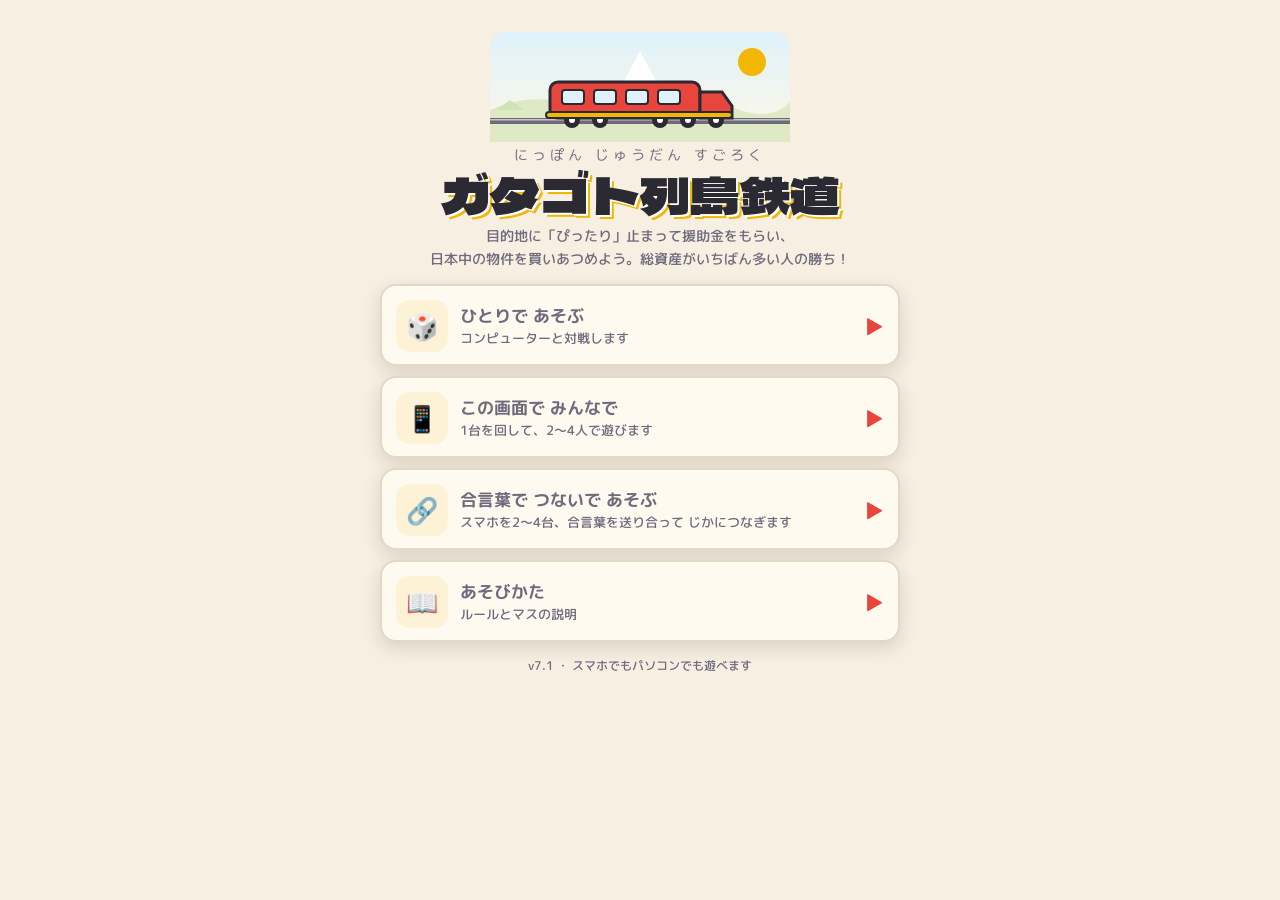
==== commit ac26740a: "ガタゴト列島鉄道 v7.1: 止まれるマスを光らせてタップで行き先を選ぶ、空白地帯にさらに駅と航路を追加 - サイコロのあと、その目でちょうど止まれるマスが光り、タップで選ぶ（もう一度タップか「ここに" ====
--- a/gatagoto/index.html
+++ b/gatagoto/index.html
@@ -394,6 +394,20 @@
 .bbtn.rec { box-shadow: 0 0 0 3px var(--gold); background: #fffbe8; }
 .rec-tag { font-size: 11px; background: var(--gold); color: #fff; border-radius: 6px; padding: 1px 5px; margin-left: 4px; white-space: nowrap; font-weight: 800; }
 .hc-tag { font-size: 11px; background: #fff3c4; color: #8a6a00; border-radius: 6px; padding: 1px 5px; margin-left: 4px; font-weight: 800; }
+/* ----- 止まれるマスを光らせて選ぶ ----- */
+.btn-gold { background: var(--gold); color: var(--ink); box-shadow: 0 4px 0 #b4860b; }
+.btn-gold:active { box-shadow: 0 2px 0 #b4860b; }
+.btn-small { min-height: 36px; font-size: 13px; }
+.actions .route-info { width: 100%; text-align: center; font-size: 13px; font-weight: 700; color: var(--ink); line-height: 1.4; }
+.actions .route-btns { display: flex; gap: 8px; flex-wrap: wrap; justify-content: center; align-items: center; width: 100%; }
+.actions .route-btns .btn { flex: 1 1 30%; }
+.actions .route-btns .btn-plain { flex: 0 0 auto; }
+.reach-ring { fill: rgba(255,255,255,.28); stroke-width: 4.5; animation: reachglow 1.1s ease-in-out infinite; pointer-events: none; }
+.reach-ring.many { animation: none; stroke-width: 3.5; stroke-opacity: .85; }
+.reach-ring.goal { stroke-width: 6.5; fill: rgba(242,183,5,.3); animation: reachglow 1.1s ease-in-out infinite; }
+.reach-ring.sel { stroke-width: 7; fill: rgba(255,255,255,.6); animation: none; }
+@keyframes reachglow { 0%,100% { stroke-opacity: 1; } 50% { stroke-opacity: .3; } }
+.reach-path { fill: none; stroke-width: 11; stroke-linecap: round; stroke-linejoin: round; opacity: .5; pointer-events: none; }
 </style>
 </head>
 <body>
@@ -594,6 +608,7 @@
         <p>目的地の駅に<b>ぴったり止まった</b>人だけが<b>援助金</b>をもらえます。通りすぎてもゴールになりません。出た目で着けるときは「✨ぴったり着ける」と出るので、分かれ道でそのルートをえらびましょう。着いたら次の目的地が決まります。</p>
         <h3>🔀 進む方向は自由</h3>
         <p>サイコロをふったあと、<b>来た道にもどるのもOK</b>。どの方向にも進めます（移動のとちゅうで、いま通った道をすぐ引き返すことはできません）。地図の金色の線が、目的地までのいちばん近い道です。</p>
+        <p>サイコロをふると、その目で<b>ちょうど止まれるマスがぜんぶ光ります</b>。光っているマスをタップすると、そこまでの道が表示されるので、もう一度タップするか「ここに行く」で決定。あとは自動で進みます。目的地に止まれるときは金色に光り、「🚩目的地へ！」ボタンが出ます。分かれ道ごとに自分で選びたいときは「道を自分でえらぶ」。</p>
         <h3>🗺 マスの種類</h3>
         <ul>
           <li><span class="sq" style="background:var(--blue)">+</span> プラスのマス：お金がもらえます</li>
@@ -611,7 +626,7 @@
         <p>誰かが目的地に着くと、そのとき目的地から<b>いちばん遠かった人</b>にくっつきます。ターンの終わりに毎回、所持金の15%を持ち逃げ・カードを捨てる・カードを倍の値段で買ってくる・物件を勝手に半額で売る・お金をほかの人に配る・あなたの名前で借金してくる……と大暴れ。お金がなくても借金にされます。タヌキがついた人と<b>すれ違う（同じマスを通る・止まる）</b>と、タヌキは相手に乗りかえるので、わざと突っこんで なすりつけましょう。</p>
         <p>長くくっついているほど<b>変身しやすく</b>なります：<b>大タヌキ</b>（3ターン、物件をただで売り飛ばす・所持金の30%）、<b>ハリケーンタヌキ</b>（3ターン、毎回どこかへ吹き飛ばす）、<b>ミニタヌキ</b>（3ターン、ほぼ無害）、そして<b>キングタヌキ</b>（3ターン、毎回物件2件を海に捨てて所持金の40%を奪い、カードも燃やす）。おはらいカードや2月の節分で追いはらえます。</p>
         <h3>🌏 世界編</h3>
-        <p>日本を真ん中にした世界地図で、104の都市をめぐります。シベリア・中央アジア・サハラ・アマゾン・オーストラリアの内陸まで線路がのびていて、<b>分かれ道がいっぱい</b>。ベーリング海峡でアジアとアメリカがつながり、大西洋の路線は<b>地図の端から反対側へ</b>つながっています。サハラ砂漠・ゴビ砂漠・アマゾン・ナラボー平原はカードマスだらけ、北極圏とコンゴのジャングルは？マスだらけ。</p>
+        <p>日本を真ん中にした世界地図で、121の都市をめぐります。シベリアや北極圏、中央アジア、サハラ、カナダ北部、アマゾン、パタゴニア、オーストラリアの内陸まで線路がのびていて、<b>分かれ道がいっぱい</b>。太平洋はグアム・タヒチ・イースター島・ガラパゴス、インド洋はコロンボ・モーリシャスを結ぶ航路が走り、ベーリング海峡でアジアとアメリカがつながります。大西洋の路線は<b>地図の端から反対側へ</b>。サハラ砂漠・ゴビ砂漠・アマゾン・パタゴニア・ナラボー平原はカードマスだらけ、北極圏とコンゴのジャングルは？マスだらけ。</p>
         <p>世界編は日本編より<b>ダイナミック</b>です。目的地は遠く、援助金もマスのお金も大きく、スリの銀次は多めで、タヌキはよく変身します。そして<b>毎月、世界イベント</b>が起きます：🏅オリンピック（開催地に止まると祝儀）、🌋火山噴火で<b>空路が閉鎖</b>、🏴‍☠️海賊（航路のマスに止まるとお金をうばわれる）、🏆ワールドカップで<b>目的地が変更</b>、🗺宝の地図（💰のマスに最初に止まった人が大金）、📉株安・📈好景気・💱為替・🛢原油高騰、🏛世界遺産登録で物件が値上がり、✈格安航空券で全員サイコロ＋1、🤝サミットで全員集合。地図の上に、いま起きていることが表示されます。</p>
         <h3>🔥 がんばれ補正（逆転のチャンス）</h3>
         <p>ビリの人の総資産が<b>トップの半分以下</b>になると「がんばれ補正」がつき、差が開くほど強くなります（🔥レベル1：半分以下、🔥🔥レベル2：3割以下、🔥🔥🔥レベル3：15%以下）。</p>
@@ -656,8 +671,8 @@
 //  real shape of Japan. Okinawa is moved up into an inset box.
 // ===================================================================
 
-const GAME_VER = '7.0';
-const NET_V = 8;
+const GAME_VER = '7.1';
+const NET_V = 9;
 
 // ---------- projection (日本編) ----------
 function projJapan(lat, lon) {
@@ -683,6 +698,7 @@
   ['阿寒湖', 43.43, 144.10, '北海道', [['マリモ観光船', 2000, 35], ['湖畔の温泉ホテル', 8000, 15], ['アイヌ民芸品店', 800, 55], ['タンチョウの里', 1500, 40]], [1580, 355]],
   ['根室', 43.33, 145.58, '北海道', [['さんま漁船', 3000, 30], ['花咲ガニ店', 1200, 45], ['最東端の灯台', 2000, 30], ['エスカロップ食堂', 500, 75]], [1715, 378]],
   ['ニセコ', 42.80, 140.69, '北海道', [['パウダースノーのスキー場', 15000, 10], ['じゃがいも畑', 1500, 40], ['ラフティングツアー', 2000, 35], ['洞爺湖の温泉宿', 6000, 16]], [1230, 450]],
+  ['留萌', 43.94, 141.64, '北海道', [['数の子工場', 3000, 30], ['ニシン御殿の観光', 2500, 30], ['夕日の海岸の宿', 4000, 20], ['甘エビ漁船', 2000, 35]], [1300, 295]],
   // 東北
   ['青森', 40.82, 140.74, '東北', [['りんご農園', 1200, 40], ['ねぶたグッズ店', 700, 60], ['マグロ漁船', 5000, 20], ['大間マグロ店', 2000, 40], ['ホタテ養殖場', 1500, 40]]],
   ['秋田', 39.72, 140.10, '東北', [['きりたんぽ店', 800, 50], ['米農家', 2500, 20], ['酒蔵', 4000, 18], ['なまはげ館', 1500, 30], ['比内地鶏店', 1000, 50]]],
@@ -719,6 +735,8 @@
   ['岐阜', 35.42, 136.76, '中部', [['鵜飼観覧船', 1500, 30], ['飛騨牛レストラン', 3000, 35], ['刃物工房', 2000, 30], ['温泉旅館', 7000, 15], ['合掌造りの宿', 3000, 25]], [850, 1330]],
   ['富士山', 35.36, 138.73, '中部', [['富士山の山小屋', 3000, 30], ['ほうとう店', 600, 65], ['湖畔のホテル', 8000, 15], ['絶叫遊園地', 25000, 9], ['天然水の工場', 6000, 18]], [1060, 1375]],
   ['飯田', 35.51, 137.82, '中部', [['りんご並木の農園', 1500, 40], ['水引工房', 800, 50], ['天竜川くだり', 2500, 30], ['五平餅店', 400, 85], ['焼肉店', 1000, 50]], [970, 1350]],
+  ['佐渡', 38.02, 138.37, '中部', [['たらい舟の観光', 1500, 40], ['金山の観光', 6000, 15], ['トキの森公園', 2000, 30], ['鬼太鼓の会場', 1200, 40], ['島の米農家', 2500, 25]], [1000, 975]],
+  ['伊豆大島', 34.75, 139.36, '関東', [['三原山の観光', 4000, 20], ['椿の花園', 1500, 35], ['べっこう寿司店', 700, 60], ['海辺の温泉', 3000, 25]], [1120, 1530]],
   // 近畿
   ['津', 34.73, 136.51, '近畿', [['松阪牛レストラン', 4000, 35], ['真珠店', 3000, 30], ['伊勢えび料理店', 2500, 40], ['伊勢うどん店', 600, 70], ['水族館', 12000, 10]], [895, 1535]],
   ['京都', 35.01, 135.76, '近畿', [['老舗料亭', 10000, 12], ['抹茶スイーツ店', 1500, 50], ['八つ橋店', 1000, 55], ['着物レンタル店', 3000, 25], ['湯豆腐店', 1200, 45], ['清水焼窯元', 2000, 30]], [770, 1390]],
@@ -734,12 +752,14 @@
   ['広島', 34.40, 132.46, '中国', [['お好み焼き店', 800, 65], ['カキ養殖場', 2000, 35], ['もみじまんじゅう店', 1000, 50], ['自動車工場', 80000, 5], ['牡蠣小屋', 1000, 55], ['野球スタジアム', 20000, 8]], [430, 1480]],
   ['山口', 34.19, 131.47, '中国', [['ふぐ料理店', 3000, 35], ['瓦そば店', 700, 60], ['焼き物窯元', 1500, 30], ['温泉旅館', 6000, 15], ['外郎（ういろう）店', 500, 80]], [330, 1505]],
   ['下関', 33.96, 130.94, '中国', [['ふぐ市場', 4000, 30], ['海峡ホテル', 12000, 10], ['うに加工場', 1500, 40], ['水族館', 10000, 12], ['くじら料理店', 1500, 40]], [265, 1540]],
+  ['隠岐', 36.2, 133.32, '中国', [['隠岐牛の牧場', 4000, 22], ['断崖の遊覧船', 2500, 30], ['岩ガキの養殖場', 1500, 40], ['島の民宿', 800, 50]], [520, 1260]],
   // 四国
   ['徳島', 34.07, 134.55, '四国', [['すだち農園', 1000, 45], ['阿波おどりグッズ店', 800, 50], ['わかめ工場', 1200, 40], ['うずしお観潮船', 2500, 30], ['藍染め工房', 1200, 40]], [625, 1555]],
   ['高松', 34.34, 134.04, '四国', [['うどん店', 500, 90], ['うどん店', 500, 90], ['盆栽園', 1500, 30], ['塩工場', 2000, 30], ['骨付き鳥店', 800, 60], ['オリーブ農園', 2000, 35]], [570, 1515]],
   ['松山', 33.84, 132.77, '四国', [['温泉旅館', 10000, 12], ['みかんジュース店', 800, 60], ['タオル工場', 4000, 25], ['鯛めし店', 1000, 50], ['みかん農園', 1200, 45], ['じゃこ天工場', 1000, 45]], [455, 1570]],
   ['高知', 33.56, 133.53, '四国', [['カツオのたたき店', 1200, 50], ['日曜市の露店', 400, 80], ['ゆず農園', 1000, 45], ['龍馬グッズ店', 700, 60], ['文旦農園', 1200, 40]], [548, 1625]],
   ['四万十', 33.18, 132.95, '四国', [['清流の屋形船', 2000, 35], ['川エビ料理店', 800, 55], ['栗の農園', 1500, 40], ['カヌー教室', 1000, 45]], [485, 1650]],
+  ['室戸', 33.25, 134.18, '四国', [['室戸岬の灯台', 2000, 30], ['クジラ観察船', 3000, 25], ['海洋深層水の工場', 5000, 18], ['キンメダイ料理店', 900, 55]], [612, 1640]],
   // 九州・沖縄
   ['福岡', 33.59, 130.40, '九州', [['とんこつラーメン店', 800, 70], ['もつ鍋店', 1200, 50], ['明太子工場', 3000, 30], ['屋台', 300, 100], ['水炊き店', 1500, 45], ['ドーム球場', 40000, 6]], [235, 1600]],
   ['佐賀', 33.26, 130.30, '九州', [['有田焼窯元', 2500, 30], ['イカ料理店', 1500, 40], ['佐賀牛レストラン', 3000, 35], ['呼子のイカ市場', 2500, 35], ['バルーン大会会場', 3000, 25]], [185, 1660]],
@@ -749,6 +769,9 @@
   ['宮崎', 31.91, 131.42, '九州', [['マンゴー農園', 2500, 40], ['チキン南蛮店', 800, 60], ['地鶏炭火焼店', 1000, 55], ['地鶏農場', 2500, 35], ['サーフショップ', 1500, 35]], [335, 1810]],
   ['鹿児島', 31.56, 130.56, '九州', [['黒豚しゃぶ店', 1500, 45], ['焼酎蔵', 5000, 18], ['さつまいも畑', 800, 50], ['砂むし温泉', 4000, 20], ['桜島の観光船', 2500, 30], ['かるかん店', 600, 65]], [235, 1860]],
   ['阿蘇', 32.88, 131.10, '九州', [['火口の展望台', 5000, 18], ['あか牛の牧場', 4000, 22], ['草千里の乗馬', 1200, 45], ['温泉旅館', 7000, 15], ['だご汁店', 500, 75]], [325, 1712]],
+  ['対馬', 34.4, 129.3, '九州', [['ツシマヤマネコ保護センター', 2000, 30], ['穴子漁船', 1500, 40], ['国境の展望台', 3000, 25], ['とんちゃん焼肉店', 700, 60]], [125, 1480]],
+  ['五島', 32.7, 128.84, '九州', [['教会めぐりの観光', 3000, 25], ['五島うどん店', 500, 75], ['マグロ養殖場', 5000, 20], ['椿油工房', 1200, 40]], [75, 1700]],
+  ['屋久島', 30.35, 130.53, '九州', [['縄文杉の登山ツアー', 6000, 15], ['ウミガメの浜の観察', 2000, 30], ['屋久杉工房', 2500, 28], ['トビウオ料理店', 600, 65]], [225, 1940]],
   // 沖縄は本当は もっと南。地図では近くに寄せてあります
   ['那覇', 30.20, 129.30, '沖縄', [['ソーキそば店', 800, 60], ['泡盛酒造', 3000, 25], ['リゾートホテル', 50000, 8], ['紅いも菓子店', 900, 55], ['美ら海の水族館', 30000, 10], ['さとうきび畑', 1500, 40], ['三線工房', 800, 50]], [120, 2010]],
 ];
@@ -759,6 +782,7 @@
 // fork squares that are not stations: [name, [x, y], type?]
 const JAPAN_JUNCTIONS = [
   ['＊平泉', [1295, 900]],   // 一関・平泉の分かれ道（三陸へ）
+  ['＊横手', [1225, 880]],   // 横手の分かれ道（奥羽山脈越え）
 ];
 const ROUTE_DEFS = [
   // 北海道
@@ -769,22 +793,24 @@
   ['旭川', '富良野', 1], ['富良野', '帯広', 1], ['札幌', '富良野', 2, { pts: [[1390, 440]] }],
   ['帯広', '釧路', 2, { pts: [[1565, 465]] }],
   ['札幌', '登別', 1, { shop: 1 }], ['登別', '函館', 2, { pts: [[1300, 560]] }], ['登別', '帯広', 3, { pts: [[1425, 505]] }],
+  ['留萌', '稚内', 3, { pts: [[1345, 210]] }], ['留萌', '旭川', 2], ['留萌', '小樽', 1],
   ['小樽', 'ニセコ', 1], ['ニセコ', '函館', 2], ['ニセコ', '登別', 2], ['札幌', 'ニセコ', 2],
   ['函館', '青森', 2, { sea: true }], ['八戸', '登別', 3, { sea: true, pts: [[1390, 640]] }],   // 太平洋フェリー
   // 東北
   ['青森', '八戸', 1, { shop: 1 }], ['八戸', '盛岡', 2], ['八戸', '宮古', 2], ['宮古', '盛岡', 1], ['宮古', '気仙沼', 2],   // 三陸海岸
   ['青森', '秋田', 3, { via: [[40.5, 140.2]] }], ['秋田', '盛岡', 2],
-  ['盛岡', '＊平泉', 1], ['＊平泉', '仙台', 1], ['＊平泉', '気仙沼', 1],
+  ['盛岡', '＊平泉', 1], ['＊平泉', '仙台', 1], ['＊平泉', '気仙沼', 1], ['秋田', '＊横手', 1], ['＊横手', '＊平泉', 1], ['＊横手', '山形', 2],
   ['秋田', '酒田', 2], ['酒田', '山形', 1], ['酒田', '新潟', 3],
   ['山形', '仙台', 1], ['仙台', '福島', 2, { shop: 1 }], ['福島', '宇都宮', 3],
   ['山形', '新潟', 2, { pts: [[1140, 1030]] }], ['山形', '福島', 1], ['福島', '会津若松', 1], ['会津若松', '新潟', 2], ['会津若松', '宇都宮', 2],
   ['仙台', 'いわき', 3, { pts: [[1310, 1030]] }], ['いわき', '水戸', 2], ['いわき', '福島', 1],
+  ['新潟', '佐渡', 1, { sea: true }], ['佐渡', '酒田', 2, { sea: true }], ['佐渡', '輪島', 3, { sea: true }],   // 日本海の航路
   // 関東・甲信越
   ['新潟', '長野', 3, { pts: [[1020, 1070]] }], ['新潟', '前橋', 3, { pts: [[1075, 1120]] }], ['前橋', 'さいたま', 2], ['宇都宮', 'さいたま', 2], ['水戸', '宇都宮', 2], ['前橋', '宇都宮', 2, { pts: [[1115, 1175]] }],
   ['水戸', '千葉', 2], ['千葉', '東京', 1], ['さいたま', '東京', 1, { pts: [[1140, 1300]], shop: 1 }], ['東京', '横浜', 1], ['東京', '甲府', 2, { pts: [[1100, 1335]] }],
   ['横浜', '千葉', 1, { sea: true }],
   ['千葉', '館山', 4, { pts: [[1290, 1420], [1280, 1490]], all: 'card' }],   // 房総半島：カードマスだらけ
-  ['館山', '横浜', 2, { sea: true }],   // 東京湾フェリー
+  ['館山', '伊豆大島', 2, { sea: true }], ['伊豆大島', '横浜', 2, { sea: true }], ['伊豆大島', '静岡', 2, { sea: true, pts: [[1040, 1530]] }],   // 伊豆諸島の航路
   ['甲府', '長野', 2], ['長野', '前橋', 1], ['甲府', '富士山', 1], ['富士山', '静岡', 1], ['富士山', '横浜', 1], ['横浜', '静岡', 2, { pts: [[1085, 1470]] }],
   // 中部
   ['静岡', '名古屋', 3, { pts: [[960, 1470]] }], ['長野', '富山', 1], ['富山', '金沢', 1],
@@ -800,10 +826,10 @@
   ['和歌山', '白浜', 1], ['白浜', '津', 3, { pts: [[800, 1578]] }], ['奈良', '白浜', 2, { pts: [[770, 1540]] }],   // 紀伊山地
   ['和歌山', '徳島', 1, { sea: true }], ['神戸', '徳島', 1, { sea: true }], ['神戸', '岡山', 2], ['神戸', '鳥取', 2, { pts: [[650, 1395]] }],
   // 中国
-  ['鳥取', '松江', 2], ['鳥取', '岡山', 1], ['松江', '岡山', 2], ['松江', '山口', 4, { pts: [[380, 1400]] }], ['松江', '広島', 2], ['岡山', '広島', 2],
+  ['鳥取', '松江', 2], ['鳥取', '岡山', 1], ['松江', '岡山', 2], ['松江', '隠岐', 1, { sea: true }], ['隠岐', '鳥取', 2, { sea: true }], ['松江', '山口', 4, { pts: [[380, 1400]] }], ['松江', '広島', 2], ['岡山', '広島', 2],
   ['広島', '山口', 2, { shop: 1 }], ['山口', '下関', 1], ['下関', '福岡', 1, { sea: true }],
   // 四国
-  ['岡山', '高松', 1, { sea: true }], ['高松', '徳島', 1], ['高松', '高知', 2, { shop: 1 }], ['徳島', '高知', 2, { pts: [[600, 1600]] }],
+  ['岡山', '高松', 1, { sea: true }], ['高松', '徳島', 1], ['高松', '高知', 2, { shop: 1 }], ['徳島', '室戸', 1], ['室戸', '高知', 1], ['室戸', '和歌山', 1, { sea: true }],
   ['高松', '松山', 2], ['松山', '高知', 2], ['松山', '広島', 1, { sea: true }], ['松山', '大分', 1, { sea: true }],
   ['松山', '四万十', 1], ['四万十', '高知', 1],
   ['四万十', '宮崎', 3, { sea: true, pts: [[420, 1745]] }],
@@ -812,12 +838,12 @@
   ['熊本', '鹿児島', 3, { pts: [[250, 1760], [215, 1800]] }], ['宮崎', '鹿児島', 2, { pts: [[300, 1850]] }],
   ['熊本', '阿蘇', 1], ['阿蘇', '大分', 1], ['阿蘇', '宮崎', 2, { pts: [[305, 1760]] }],
   ['山口', '大分', 2, { sea: true }], ['熊本', '長崎', 2, { sea: true, pts: [[215, 1745]] }],
+  ['福岡', '対馬', 2, { sea: true }], ['対馬', '五島', 3, { sea: true }], ['五島', '長崎', 1, { sea: true }], ['対馬', '下関', 2, { sea: true, pts: [[190, 1450]] }],   // 玄界灘・五島の航路
   // 沖縄（航路）
-  ['鹿児島', '那覇', 4, { sea: true, pts: [[200, 1925]] }],
+  ['鹿児島', '屋久島', 1, { sea: true }], ['屋久島', '那覇', 2, { sea: true }], ['宮崎', '屋久島', 2, { sea: true, pts: [[320, 1900]] }],
   // 空路：海の上を大きく回りこむ
   ['札幌', '東京', 6, { air: true, pts: [[1580, 650], [1560, 1000], [1400, 1250]] }],
   ['東京', '那覇', 6, { air: true, pts: [[1230, 1720], [850, 2010], [420, 2070]] }],
-  ['福岡', '那覇', 4, { air: true, pts: [[70, 1600], [40, 1850]] }],
 ];
 
 // ---------- island outlines ([lat, lon] polygons, very simplified) ----------
@@ -826,6 +852,12 @@
   honshu: [[33.95, 130.9], [34.4, 131.3], [34.9, 132.1], [35.4, 132.7], [35.55, 133.3], [35.5, 134.2], [35.65, 134.8], [35.5, 135.4], [35.65, 136.0], [36.1, 136.1], [36.6, 136.6], [37.25, 137.1], [36.75, 137.3], [37.0, 137.9], [37.95, 139.0], [38.3, 139.5], [38.9, 139.8], [39.75, 140.0], [40.3, 139.95], [41.2, 140.3], [40.85, 140.8], [41.5, 140.9], [41.3, 141.4], [40.5, 141.5], [39.6, 141.95], [38.9, 141.6], [38.4, 141.4], [38.1, 141.0], [37.0, 140.95], [36.4, 140.65], [35.7, 140.85], [35.15, 140.15], [35.5, 139.9], [35.45, 139.7], [35.15, 139.65], [35.3, 139.3], [34.75, 138.6], [34.6, 138.25], [34.65, 137.7], [34.55, 137.0], [34.95, 136.85], [34.5, 136.8], [34.25, 136.9], [34.0, 136.2], [33.45, 135.75], [33.75, 135.35], [34.25, 135.15], [34.6, 135.4], [34.65, 135.1], [34.75, 134.6], [34.55, 133.95], [34.4, 133.3], [34.3, 132.5], [34.15, 132.2], [33.95, 131.8], [33.9, 131.25]],
   shikoku: [[34.25, 134.65], [34.0, 134.65], [33.3, 134.2], [33.45, 133.55], [32.8, 133.0], [33.15, 132.5], [33.9, 132.65], [34.15, 133.0], [34.35, 134.05]],
   kyushu: [[33.95, 130.95], [33.85, 130.7], [33.55, 130.3], [33.45, 129.95], [33.3, 129.6], [33.1, 129.7], [32.7, 129.75], [32.4, 130.1], [32.15, 130.4], [31.25, 130.3], [31.55, 130.6], [31.0, 130.7], [31.5, 131.1], [31.9, 131.5], [32.6, 131.75], [33.0, 131.9], [33.25, 131.7], [33.65, 131.75], [33.6, 131.2]],
+  sado: [[38.72, 138.25], [38.6, 138.45], [38.38, 138.38], [38.28, 137.95], [38.45, 137.78], [38.65, 137.95]],
+  oki: [[36.38, 133.25], [36.3, 133.45], [36.12, 133.42], [36.06, 133.2], [36.2, 133.1]],
+  tsushima: [[34.72, 129.45], [34.45, 129.5], [34.18, 129.35], [34.25, 129.22], [34.55, 129.25]],
+  goto: [[32.88, 128.95], [32.7, 129.05], [32.55, 128.92], [32.6, 128.7], [32.78, 128.72]],
+  izuoshima: [[34.2, 139.32], [34.08, 139.45], [33.92, 139.36], [33.95, 139.17], [34.12, 139.15]],
+  yakushima: [[30.92, 130.38], [30.8, 130.52], [30.64, 130.42], [30.68, 130.2], [30.86, 130.22]],
   okinawa: [[30.55, 129.05], [30.5, 129.3], [30.3, 129.45], [29.95, 129.55], [29.85, 129.4], [30.05, 129.2], [30.4, 129.0]],
 };
 
@@ -988,7 +1020,7 @@
 // the hand-set count stands; a line that would look empty on the board gets at most one square more
 // (straight runs are not stretched: new squares come from new lines and forks instead)
 function fillCount(n, len, opt, spacing) {
-  if (!spacing || opt.air) return n;
+  if (!spacing || opt.air || opt.fixed) return n;
   const want = Math.round(len / spacing) - 1;
   return Math.max(n, Math.min(n + 1, want));
 }
@@ -1156,6 +1188,9 @@
   ['ヤクーツク', 62.0, 129.7, 'アジア', [['マンモス博物館', 6000, 15], ['ダイヤモンド鉱山', 80000, 6], ['凍った魚の市場', 1000, 50], ['毛皮のぼうし工房', 2000, 35]], [1110, 145]],
   ['マガダン', 59.6, 150.8, 'アジア', [['金鉱山', 50000, 7], ['イクラ加工場', 3000, 30], ['カニ漁船', 4000, 25], ['港の倉庫', 6000, 15]], [1335, 185]],
   ['アナディリ', 64.7, 177.5, 'アジア', [['クジラ観察ツアー', 3000, 30], ['トナカイのそり', 1000, 50], ['極北の灯台ホテル', 5000, 18], ['セイウチ観察小屋', 1500, 40]], [1525, 150]],
+  ['クラスノヤルスク', 56.0, 92.9, 'アジア', [['シベリア鉄道の機関区', 8000, 14], ['アルミ工場', 40000, 7], ['ペリメニ店', 500, 80], ['エニセイ川の観光船', 3000, 28]], [860, 212]],
+  ['コタキナバル', 6.0, 116.1, 'アジア', [['オランウータン保護区', 6000, 15], ['キナバル山の登山ツアー', 4000, 20], ['ナイトマーケットの屋台', 800, 60], ['パーム油農園', 5000, 20]], [1070, 790]],
+  ['コロンボ', 6.9, 79.9, 'アジア', [['紅茶農園', 3000, 35], ['サファイアの宝石店', 6000, 18], ['スリランカカレー店', 500, 80], ['ゾウの孤児院の観光', 4000, 20]], [820, 760]],
   // 中東
   ['ドバイ', 25.2, 55.3, '中東', [['世界一高いタワー', 100000, 5], ['砂漠サファリ', 3000, 30], ['金の市場', 10000, 15], ['ケバブ店', 700, 65], ['人工島リゾート', 60000, 6]], [640, 570]],
   ['イスタンブール', 41.0, 29.0, '中東', [['ケバブ店', 600, 70], ['グランドバザール', 8000, 15], ['モスクの観光', 6000, 15], ['絨毯工房', 3000, 30], ['ボスポラス観光船', 2500, 30]], [520, 420]],
@@ -1174,6 +1209,8 @@
   ['ワルシャワ', 52.2, 21.0, 'ヨーロッパ', [['ピエロギ店', 400, 90], ['琥珀工房', 2000, 35], ['旧市街の観光', 5000, 18], ['ウォッカ蒸留所', 3000, 25]], [470, 270]],
   ['アテネ', 38.0, 23.7, 'ヨーロッパ', [['パルテノン神殿観光', 15000, 12], ['ギロピタ店', 400, 90], ['オリーブ農園', 2500, 35], ['エーゲ海クルーズ', 6000, 15]], [455, 458]],
   ['バルセロナ', 41.4, 2.2, 'ヨーロッパ', [['タパスバル', 800, 60], ['大聖堂の観光', 20000, 10], ['サッカースタジアム', 50000, 7], ['ビーチの海の家', 500, 80]], [255, 455]],
+  ['レイキャビク', 64.1, -21.9, 'ヨーロッパ', [['ブルーラグーンの温泉', 15000, 12], ['オーロラ観光バス', 4000, 22], ['間欠泉ツアー', 3000, 25], ['ホットドッグ屋台', 400, 90]], [78, 162]],
+  ['ロバニエミ', 66.5, 25.7, 'ヨーロッパ', [['サンタクロース村', 20000, 12], ['トナカイのそり', 1500, 40], ['ガラスイグルーのホテル', 12000, 12], ['サーモンスープ店', 600, 70]], [470, 120]],
   // アフリカ
   ['カイロ', 30.0, 31.2, 'アフリカ', [['ピラミッド観光', 30000, 10], ['ラクダ乗り場', 800, 60], ['パピルス工房', 1200, 40], ['ナイル川クルーズ', 6000, 15], ['コシャリ店', 300, 100]], [470, 530]],
   ['ラゴス', 6.5, 3.4, 'アフリカ', [['カカオ農園', 2500, 40], ['映画スタジオ', 8000, 15], ['ジョロフライス店', 400, 90], ['港の倉庫', 10000, 12]], [280, 760]],
@@ -1190,6 +1227,7 @@
   ['ダルエスサラーム', -6.8, 39.3, 'アフリカ', [['キリマンジャロ登山ツアー', 10000, 12], ['スパイス農園', 2000, 35], ['港の倉庫', 8000, 14], ['ティンガティンガ絵画工房', 800, 60]], [500, 895]],
   ['アンタナナリボ', -18.9, 47.5, 'アフリカ', [['バオバブ並木の観光', 6000, 15], ['キツネザル保護区', 4000, 20], ['バニラ農園', 3000, 35], ['コブ牛の牧場', 2000, 30]], [578, 1005]],
   ['ウィントフック', -22.6, 17.1, 'アフリカ', [['赤い砂丘ツアー', 5000, 18], ['ダイヤモンド鉱山', 70000, 6], ['ビール醸造所', 3000, 28], ['チーター保護区', 2500, 30]], [385, 1020]],
+  ['モーリシャス', -20.2, 57.5, 'アフリカ', [['サンゴ礁のリゾート', 30000, 8], ['サトウキビ農園', 2000, 40], ['ドードー博物館', 3000, 25], ['シーフード屋台', 500, 80]], [655, 1020]],
   // 北アメリカ
   ['アンカレッジ', 61.2, -149.9, '北アメリカ', [['サーモン漁船', 3000, 30], ['オーロラ観光', 5000, 20], ['犬ぞり乗り場', 1000, 50], ['石油会社', 60000, 6]], [1760, 200]],
   ['バンクーバー', 49.3, -123.1, '北アメリカ', [['メープルシロップ工房', 1000, 50], ['スキー場', 15000, 10], ['サーモン料理店', 1200, 50], ['映画スタジオ', 20000, 10]], [1950, 300]],
@@ -1206,11 +1244,15 @@
   ['トロント', 43.7, -79.4, '北アメリカ', [['ナイアガラ観光', 12000, 12], ['アイスホッケー場', 25000, 8], ['メープルシロップ工房', 1000, 50], ['高層タワー', 30000, 8]], [2290, 300]],
   ['ハバナ', 23.1, -82.4, '北アメリカ', [['葉巻工房', 3000, 30], ['クラシックカー観光', 2000, 35], ['サルサクラブ', 1500, 40], ['サトウキビ農園', 2000, 40]], [2270, 645]],
   ['イエローナイフ', 62.5, -114.4, '北アメリカ', [['オーロラ観測ロッジ', 8000, 15], ['ダイヤモンド鉱山', 60000, 6], ['犬ぞりツアー', 1500, 40], ['氷の道の運送会社', 4000, 20]], [2005, 180]],
-  ['ウィニペグ', 49.9, -97.1, '北アメリカ', [['小麦農場', 4000, 22], ['ホッキョクグマ観察ツアー', 6000, 15], ['メープルドーナツ店', 500, 80], ['アイスホッケー場', 15000, 10]], [2140, 290]],
+  ['ウィニペグ', 49.9, -97.1, '北アメリカ', [['小麦農場', 4000, 22], ['人権博物館', 6000, 15], ['メープルドーナツ店', 500, 80], ['アイスホッケー場', 15000, 10]], [2140, 290]],
   ['ソルトレイクシティ', 40.8, -111.9, '北アメリカ', [['塩の湖ツアー', 2500, 30], ['スキー場', 15000, 10], ['恐竜化石博物館', 6000, 15], ['ミルクセーキ店', 500, 80]], [2035, 385]],
   ['アトランタ', 33.7, -84.4, '北アメリカ', [['ジュース工場', 60000, 6], ['ピーチ農園', 1500, 40], ['ニュース放送局', 30000, 8], ['フライドチキン店', 700, 65], ['大きな水族館', 15000, 10]], [2255, 470]],
   ['ケベック', 46.8, -71.2, '北アメリカ', [['お城のホテル', 30000, 8], ['メープル農園', 2000, 40], ['プーティン店', 500, 80], ['氷のホテル', 6000, 15]], [2385, 290]],
   ['パナマ', 9.0, -79.5, '北アメリカ', [['運河の通行料', 80000, 6], ['バナナ農園', 1500, 40], ['コーヒー農園', 2500, 35], ['ジャングルの鳥ツアー', 2000, 35]], [2225, 745]],
+  ['ホワイトホース', 60.7, -135.0, '北アメリカ', [['ゴールドラッシュの町並み観光', 4000, 20], ['犬ぞりレース会場', 3000, 28], ['ユーコン川カヌー', 1500, 40], ['金鉱山', 40000, 8]], [1880, 155]],
+  ['チャーチル', 58.8, -94.2, '北アメリカ', [['ホッキョクグマ観察ツアー', 8000, 15], ['シロイルカのカヤック', 3000, 28], ['港の穀物倉庫', 5000, 18], ['オーロラ観測ロッジ', 4000, 22]], [2205, 190]],
+  ['イカルイト', 63.7, -68.5, '北アメリカ', [['イヌイットの彫刻工房', 1500, 40], ['氷山観察ツアー', 3000, 28], ['アザラシ漁', 1200, 45], ['極北の空港', 20000, 8]], [2320, 185]],
+  ['ニューオーリンズ', 29.95, -90.1, '北アメリカ', [['ジャズクラブ', 2500, 30], ['ガンボ料理店', 800, 60], ['ミシシッピ川の蒸気船', 6000, 15], ['マルディグラのパレード会場', 10000, 12]], [2220, 548]],
   // 南アメリカ
   ['リマ', -12.0, -77.0, '南アメリカ', [['セビーチェ店', 600, 70], ['マチュピチュツアー', 15000, 12], ['アルパカ毛織物工房', 1500, 40], ['アンチョビ漁船', 3000, 30]], [2260, 930]],
   ['リオデジャネイロ', -22.9, -43.2, '南アメリカ', [['サンバのカーニバル会場', 20000, 10], ['シュラスコ店', 1200, 50], ['コパカバーナのホテル', 30000, 8], ['コーヒー農園', 3000, 35], ['サッカースタジアム', 50000, 7]], [2480, 1030]],
@@ -1222,6 +1264,10 @@
   ['レシフェ', -8.05, -34.9, '南アメリカ', [['ビーチリゾート', 15000, 10], ['サトウキビ農園', 2000, 40], ['カーニバル会場', 6000, 15], ['ココナッツジュース屋台', 300, 100]], [2560, 895]],
   ['ブラジリア', -15.8, -47.9, '南アメリカ', [['未来都市の大聖堂観光', 8000, 14], ['大豆農場', 5000, 20], ['シュラスコ店', 1200, 50], ['テレビ塔の展望台', 4000, 20]], [2465, 965]],
   ['ラパス', -16.5, -68.1, '南アメリカ', [['ウユニ塩湖ツアー', 12000, 12], ['ロープウェイ', 6000, 15], ['アルパカ毛織物工房', 1500, 40], ['サルテーニャ店', 400, 90]], [2340, 990]],
+  ['ガラパゴス', -0.9, -90.5, '南アメリカ', [['ゾウガメ保護区', 6000, 15], ['ダーウィン研究所の見学', 4000, 20], ['イグアナ観察ツアー', 3000, 25], ['クルーズ船会社', 20000, 10]], [2160, 850]],
+  ['イースター島', -27.1, -109.4, '南アメリカ', [['モアイ像の観光', 15000, 12], ['島の民宿', 1500, 40], ['マグロ漁船', 2000, 35], ['火山のトレッキングツアー', 2500, 30]], [2040, 1090]],
+  ['バリローチェ', -41.1, -71.3, '南アメリカ', [['チョコレート工房', 1500, 40], ['湖のスキー場', 12000, 12], ['パタゴニアの牧場', 5000, 18], ['湖畔のホテル', 8000, 15]], [2330, 1230]],
+  ['ウシュアイア', -54.8, -68.3, '南アメリカ', [['世界の果ての鉄道', 6000, 15], ['ペンギン島ツアー', 3000, 28], ['南極クルーズ会社', 30000, 8], ['カニ料理店', 1000, 50]], [2335, 1350]],
   // オセアニア
   ['ケアンズ', -16.9, 145.8, 'オセアニア', [['サンゴ礁のダイビング店', 3000, 30], ['コアラ園', 2000, 35], ['サトウキビ農園', 1500, 40], ['熱帯雨林ツアー', 2500, 30]], [1310, 970]],
   ['シドニー', -33.9, 151.2, 'オセアニア', [['オペラハウス', 50000, 7], ['ミートパイ店', 500, 80], ['ビーチのサーフショップ', 1500, 40], ['ワイナリー', 6000, 18], ['水族館', 12000, 12]], [1360, 1150]],
@@ -1234,6 +1280,9 @@
   ['アデレード', -34.9, 138.6, 'オセアニア', [['ワイナリー', 6000, 18], ['カンガルー島ツアー', 4000, 20], ['ミートパイ店', 500, 80], ['オパール鉱山', 15000, 12]], [1205, 1180]],
   ['ポートモレスビー', -9.4, 147.2, 'オセアニア', [['極楽鳥の観察ツアー', 3000, 30], ['コーヒー農園', 2000, 35], ['サンゴ礁ダイビング', 4000, 22], ['金鉱山', 40000, 8]], [1285, 890]],
   ['フィジー', -17.7, 178.0, 'オセアニア', [['南の島のリゾート', 30000, 8], ['ラグビー場', 8000, 14], ['ココナッツ農園', 1500, 40], ['ダイビングショップ', 2500, 30]], [1575, 1020]],
+  ['グアム', 13.4, 144.8, 'オセアニア', [['ビーチリゾートホテル', 25000, 8], ['チャモロ料理店', 700, 65], ['ダイビングショップ', 2500, 30], ['免税ショッピングモール', 30000, 7]], [1285, 680]],
+  ['タヒチ', -17.5, -149.6, 'オセアニア', [['水上コテージのホテル', 40000, 7], ['黒真珠の養殖場', 6000, 18], ['バニラ農園', 2500, 35], ['タヒチアンダンス劇場', 4000, 20]], [1745, 990]],
+  ['ブルーム', -17.95, 122.2, 'オセアニア', [['南洋真珠の店', 4000, 22], ['ラクダのビーチ散歩', 1500, 40], ['恐竜の足あと観光', 2500, 30], ['フィッシュ＆チップス店', 600, 70]], [1110, 1020]],
 ];
 
 // ---------- routes ----------
@@ -1241,6 +1290,8 @@
 const WORLD_JUNCTIONS = [
   ['＊アムール', [1115, 245]],          // シベリア鉄道の分かれ道
   ['＊サハラ', [360, 600], 'card'],     // サハラ砂漠のまんなか
+  ['＊ペチョラ', [670, 115]],            // 北極圏のツンドラ
+  ['＊ツングースカ', [985, 110], 'bonus'],   // 隕石の落ちた森
 ];
 const WORLD_ROUTE_DEFS = [
   // 日本・東アジア
@@ -1251,9 +1302,10 @@
   ['北京', '西安', 1], ['西安', '成都', 1], ['成都', 'ハノイ', 1], ['成都', 'ラサ', 1],
   // シベリア・北極圏
   ['ウラジオストク', '＊アムール', 2], ['＊アムール', 'イルクーツク', 3, { pts: [[1040, 248]] }], ['＊アムール', 'ヤクーツク', 2],
-  ['イルクーツク', 'ノボシビルスク', 3, { pts: [[860, 215]] }], ['ノボシビルスク', 'モスクワ', 3, { pts: [[660, 215]] }],
+  ['ノボシビルスク', 'クラスノヤルスク', 2], ['クラスノヤルスク', 'イルクーツク', 2], ['クラスノヤルスク', 'ノリリスク', 2], ['クラスノヤルスク', 'ウルムチ', 2], ['ノボシビルスク', 'モスクワ', 3, { pts: [[660, 215]] }],
   ['ノボシビルスク', 'ノリリスク', 3, { pts: [[790, 165]] }],
-  ['ノリリスク', 'ヤクーツク', 5, { all: 'bonus', pts: [[985, 110]] }],   // 北極圏：？マスだらけ
+  ['ノリリスク', '＊ツングースカ', 3, { all: 'bonus' }], ['＊ツングースカ', 'ヤクーツク', 2, { all: 'bonus' }], ['＊ツングースカ', 'イルクーツク', 3],   // 北極圏：？マスだらけ
+  ['ストックホルム', 'ロバニエミ', 1], ['ロバニエミ', '＊ペチョラ', 4], ['＊ペチョラ', 'ノリリスク', 3, { all: 'bonus' }], ['＊ペチョラ', 'モスクワ', 3],
   ['ヤクーツク', 'マガダン', 4, { pts: [[1225, 150]] }], ['マガダン', 'アナディリ', 3], ['マガダン', 'ウラジオストク', 3, { sea: true, pts: [[1240, 280]] }],   // オホーツク海
   ['アナディリ', 'アンカレッジ', 3, { sea: true, pts: [[1640, 170]] }],   // ベーリング海峡
   // 中央アジア・チベット
@@ -1263,8 +1315,8 @@
   ['ウルムチ', 'ラサ', 2], ['ウルムチ', '西安', 2], ['ラサ', 'デリー', 1], ['ラサ', 'コルカタ', 2],
   // 東南アジア・インド
   ['香港', 'ハノイ', 1], ['ハノイ', 'バンコク', 1], ['バンコク', 'クアラルンプール', 1], ['クアラルンプール', 'シンガポール', 1], ['シンガポール', 'ジャカルタ', 1, { sea: true }],
-  ['クアラルンプール', 'ジャカルタ', 2, { sea: true, pts: [[900, 860]] }], ['マニラ', 'ジャカルタ', 3, { sea: true }],
-  ['バンコク', 'コルカタ', 1], ['コルカタ', 'デリー', 1], ['ムンバイ', 'チェンナイ', 1], ['チェンナイ', 'コルカタ', 1], ['チェンナイ', 'クアラルンプール', 2, { sea: true, pts: [[850, 760]] }],
+  ['クアラルンプール', 'ジャカルタ', 2, { sea: true, pts: [[900, 860]] }], ['マニラ', 'コタキナバル', 2, { sea: true }], ['シンガポール', 'コタキナバル', 2, { sea: true }], ['コタキナバル', 'ジャカルタ', 2, { sea: true }],
+  ['バンコク', 'コルカタ', 1], ['コルカタ', 'デリー', 1], ['ムンバイ', 'チェンナイ', 1], ['チェンナイ', 'コルカタ', 1], ['チェンナイ', 'コロンボ', 1, { sea: true }], ['コロンボ', 'クアラルンプール', 1, { sea: true }],
   ['ムンバイ', 'カラチ', 1], ['カラチ', 'デリー', 1, { pts: [[735, 520]] }],
   ['ムンバイ', 'ドバイ', 2, { sea: true, pts: [[700, 680], [640, 640]] }], ['カラチ', 'テヘラン', 2, { pts: [[655, 505]] }], ['テヘラン', 'ドバイ', 1, { pts: [[605, 535]] }], ['テヘラン', 'イスタンブール', 2],
   // 中東
@@ -1288,30 +1340,36 @@
   ['ダルエスサラーム', 'ヨハネスブルグ', 2], ['ダルエスサラーム', 'アンタナナリボ', 2, { sea: true }], ['アンタナナリボ', 'ヨハネスブルグ', 2, { sea: true }],
   ['ウィントフック', 'ヨハネスブルグ', 1], ['ウィントフック', 'ケープタウン', 2], ['ヨハネスブルグ', 'ケープタウン', 2],
   ['ダルエスサラーム', 'ムンバイ', 4, { sea: true, pts: [[660, 820]] }],   // インド洋航路
+  ['アンタナナリボ', 'モーリシャス', 1, { sea: true }], ['モーリシャス', 'コロンボ', 4, { sea: true }], ['モーリシャス', 'パース', 5, { sea: true }],   // インド洋横断
   ['ケープタウン', 'リオデジャネイロ', 4, { sea: true, wrap: true, pts: [[30, 1090], [2610, 1060]] }],   // 大西洋：地図の端をまたぐ
   // 北アメリカ
-  ['アンカレッジ', 'バンクーバー', 3], ['アンカレッジ', 'イエローナイフ', 4, { pts: [[1880, 150]] }], ['イエローナイフ', 'バンクーバー', 2], ['イエローナイフ', 'ウィニペグ', 3],
+  ['アンカレッジ', 'バンクーバー', 3], ['アンカレッジ', 'ホワイトホース', 2], ['ホワイトホース', 'イエローナイフ', 2], ['ホワイトホース', 'バンクーバー', 3], ['イエローナイフ', 'バンクーバー', 2], ['イエローナイフ', 'ウィニペグ', 3],
+  ['イエローナイフ', 'チャーチル', 3], ['チャーチル', 'ウィニペグ', 2], ['チャーチル', 'イカルイト', 2], ['イカルイト', 'ケベック', 2],
   ['ウィニペグ', 'シカゴ', 2], ['ウィニペグ', 'デンバー', 2],
   ['バンクーバー', 'サンフランシスコ', 2, { shop: 1 }], ['バンクーバー', 'ソルトレイクシティ', 2], ['ソルトレイクシティ', 'デンバー', 1], ['ソルトレイクシティ', 'ラスベガス', 1],
   ['サンフランシスコ', 'ロサンゼルス', 1], ['ロサンゼルス', 'メキシコシティ', 3, { pts: [[2040, 600]] }],
   ['ロサンゼルス', 'ラスベガス', 1], ['サンフランシスコ', 'ラスベガス', 1], ['ラスベガス', 'デンバー', 1],
-  ['デンバー', 'シカゴ', 1], ['デンバー', 'ダラス', 1], ['ダラス', 'シカゴ', 2, { pts: [[2200, 440]] }], ['ダラス', 'メキシコシティ', 1], ['ダラス', 'マイアミ', 1],
+  ['デンバー', 'シカゴ', 1], ['デンバー', 'ダラス', 1], ['ダラス', 'シカゴ', 2, { pts: [[2200, 440]] }], ['ダラス', 'メキシコシティ', 1], ['ダラス', 'ニューオーリンズ', 1], ['ニューオーリンズ', 'マイアミ', 1], ['ニューオーリンズ', 'アトランタ', 1],
   ['シカゴ', 'トロント', 1], ['トロント', 'ニューヨーク', 1], ['トロント', 'ケベック', 1], ['ケベック', 'ニューヨーク', 1], ['シカゴ', 'ニューヨーク', 2, { shop: 1, pts: [[2300, 370]] }],
   ['アトランタ', 'シカゴ', 2], ['アトランタ', 'ニューヨーク', 2], ['アトランタ', 'マイアミ', 1],
   ['マイアミ', 'ハバナ', 1, { sea: true }], ['ハバナ', 'メキシコシティ', 2, { sea: true }],
-  ['ロンドン', 'ケベック', 4, { sea: true, wrap: true, pts: [[30, 300], [2610, 290]] }],   // 北大西洋航路：地図の端をまたぐ
+  ['ロンドン', 'レイキャビク', 2, { sea: true }], ['ケベック', 'レイキャビク', 3, { sea: true, wrap: true, fixed: true, pts: [[2610, 250], [30, 200]] }],   // 北大西洋航路：地図の端をまたぐ
   // 中南米
-  ['メキシコシティ', 'パナマ', 3, { pts: [[2170, 715]] }], ['パナマ', 'ボゴタ', 1], ['パナマ', 'ハバナ', 2, { sea: true }], ['パナマ', 'リマ', 3, { sea: true, pts: [[2190, 850]] }],
+  ['メキシコシティ', 'パナマ', 3, { pts: [[2170, 715]] }], ['パナマ', 'ボゴタ', 1], ['パナマ', 'ハバナ', 2, { sea: true }], ['パナマ', 'ガラパゴス', 2, { sea: true }], ['ガラパゴス', 'リマ', 2, { sea: true }],
   ['カラカス', 'ボゴタ', 1], ['カラカス', 'マイアミ', 3, { sea: true, pts: [[2330, 640]] }], ['カラカス', 'マナウス', 2], ['カラカス', 'レシフェ', 4, { sea: true, pts: [[2480, 740]] }],
   ['ボゴタ', 'マナウス', 3, { all: 'card' }], ['マナウス', 'ブラジリア', 3, { all: 'card' }],   // アマゾン：カードマスだらけ
   ['ボゴタ', 'リマ', 2], ['マナウス', 'レシフェ', 3], ['マナウス', 'ラパス', 3], ['レシフェ', 'ブラジリア', 2], ['レシフェ', 'リオデジャネイロ', 3, { pts: [[2550, 980]] }],
   ['ブラジリア', 'リオデジャネイロ', 1], ['ブラジリア', 'ラパス', 2], ['リマ', 'ラパス', 1, { shop: 1 }], ['ラパス', 'サンティアゴ', 2], ['ラパス', 'ブエノスアイレス', 3],
   ['リマ', 'サンティアゴ', 2], ['サンティアゴ', 'ブエノスアイレス', 1], ['リオデジャネイロ', 'ブエノスアイレス', 2],
+  ['サンティアゴ', 'バリローチェ', 2], ['ブエノスアイレス', 'バリローチェ', 2], ['バリローチェ', 'ウシュアイア', 3, { all: 'card' }], ['ブエノスアイレス', 'ウシュアイア', 3, { sea: true, pts: [[2440, 1280]] }],   // パタゴニア：カードマスだらけ
   // 太平洋
   ['東京', 'ホノルル', 4, { sea: true }], ['ホノルル', 'ロサンゼルス', 4, { sea: true }],
   ['ホノルル', 'フィジー', 4, { sea: true }], ['フィジー', 'オークランド', 2, { sea: true }], ['フィジー', 'ブリスベン', 3, { sea: true }],
+  ['東京', 'グアム', 3, { sea: true }], ['グアム', 'マニラ', 2, { sea: true }], ['グアム', 'ポートモレスビー', 3, { sea: true }], ['グアム', 'ホノルル', 4, { sea: true }],
+  ['ホノルル', 'タヒチ', 4, { sea: true }], ['タヒチ', 'フィジー', 2, { sea: true }], ['タヒチ', 'イースター島', 3, { sea: true }], ['イースター島', 'サンティアゴ', 3, { sea: true }],
+  ['ガラパゴス', 'イースター島', 3, { sea: true }], ['ホノルル', 'ガラパゴス', 5, { sea: true }],
   // オセアニア
-  ['ジャカルタ', 'パース', 3, { sea: true, pts: [[990, 1030]] }], ['ジャカルタ', 'ダーウィン', 2, { sea: true }], ['ダーウィン', 'ケアンズ', 3], ['ダーウィン', 'アリススプリングス', 3],
+  ['ジャカルタ', 'パース', 3, { sea: true, pts: [[990, 1030]] }], ['ジャカルタ', 'ダーウィン', 2, { sea: true }], ['ダーウィン', 'ケアンズ', 3], ['ダーウィン', 'アリススプリングス', 3], ['ダーウィン', 'ブルーム', 2], ['ブルーム', 'パース', 3], ['ブルーム', 'アリススプリングス', 2],
   ['アリススプリングス', 'パース', 3], ['アリススプリングス', 'アデレード', 2], ['アリススプリングス', 'ケアンズ', 2], ['アリススプリングス', 'ブリスベン', 3],
   ['ケアンズ', 'ブリスベン', 2], ['ブリスベン', 'シドニー', 1], ['シドニー', 'メルボルン', 1, { shop: 1 }], ['メルボルン', 'アデレード', 1],
   ['アデレード', 'パース', 4, { all: 'card', pts: [[1130, 1215]] }],   // ナラボー平原：カードマスだらけ
@@ -1320,7 +1378,7 @@
   // 空路
   ['東京', 'ロンドン', 6, { air: true, pts: [[1420, 330], [1440, 60], [900, 22], [500, 28], [300, 115]] }],
   ['ロンドン', 'ニューヨーク', 4, { air: true, wrap: true, pts: [[30, 230], [2610, 330]] }],   // 大西洋の空路：地図の端をまたぐ
-  ['東京', 'シドニー', 3, { air: true, pts: [[1490, 760], [1455, 1095]] }], ['ロサンゼルス', 'シドニー', 5, { air: true, pts: [[1850, 900], [1600, 1080]] }], ['東京', 'アンカレッジ', 3, { air: true, pts: [[1560, 330]] }],
+  ['東京', 'シドニー', 3, { air: true, pts: [[1490, 760], [1455, 1095]] }], ['東京', 'アンカレッジ', 3, { air: true, pts: [[1560, 330]] }],
   ['ドバイ', 'シンガポール', 3, { air: true, pts: [[640, 760], [850, 860]] }],
 ];
 
@@ -1344,6 +1402,13 @@
   cuba: [[23, -82], [20, -74], [20, -78]],
   hawaii: [[22, -159], [21, -156], [19, -155], [20, -158]],
   fiji: [[-18.5, 183.4], [-18.6, 186.9], [-20.6, 187.6], [-21.6, 185.4], [-20.8, 183.2]],
+  guam: [[14.9, 144.9], [14.0, 147.2], [12.0, 147.0], [11.7, 144.8], [13.0, 143.0]],
+  tahiti: [[-16.0, 207.8], [-16.3, 210.2], [-18.2, 210.0], [-18.4, 207.8], [-17.3, 206.9]],
+  easter: [[-26.0, 248.8], [-26.2, 250.9], [-27.9, 250.8], [-27.9, 248.6]],
+  galapagos: [[-2.4, 265.2], [-2.6, 267.6], [-4.2, 267.4], [-4.4, 265.4]],
+  iceland: [[65.9, -24.0], [66.3, -16.0], [65.0, -13.5], [63.6, -17.0], [63.4, -22.5], [64.5, -25.5]],
+  srilanka: [[8.4, 80.4], [7.0, 82.0], [4.9, 81.6], [4.4, 80.0], [6.3, 79.4]],
+  mauritius: [[-18.7, 57.5], [-19.3, 59.3], [-21.3, 59.0], [-21.4, 57.0], [-19.8, 56.2]],
 };
 
 // ---------- 地域イベント ----------
@@ -1450,6 +1515,31 @@
   if (ROUTE_BLOCK.air && !WORLD.nodes[node].air) o = o.filter(n => !WORLD.nodes[n].air);
   if (!o.length) o = WORLD.adj[node].filter(n => n !== prev);
   return o.length ? o : [prev];
+}
+// every square where a move of exactly k steps can stop (keyed by square), with one way to get to each
+function reachMap(from, prev, k) {
+  const K = 8192, back = [];
+  let layer = new Map([[from * K + prev + 1, -1]]);
+  back.push(layer);
+  for (let i = 0; i < k; i++) {
+    const nx = new Map();
+    for (const key of layer.keys()) {
+      const n = Math.floor(key / K), pv = key % K - 1;
+      for (const o of waysOut(n, pv)) { const k2 = o * K + n + 1; if (!nx.has(k2)) nx.set(k2, key); }
+    }
+    back.push(nx); layer = nx;
+  }
+  const ends = new Map();
+  for (const key of layer.keys()) { const n = Math.floor(key / K); if (!ends.has(n)) ends.set(n, key); }
+  return { ends, back, K };
+}
+// the squares of one way to `end` (the start square left out), or null
+function reachPath(R, end) {
+  let key = R.ends.get(end);
+  if (key === undefined) return null;
+  const path = [];
+  for (let i = R.back.length - 1; i > 0; i--) { path.push(Math.floor(key / R.K)); key = R.back[i].get(key); }
+  return path.reverse();
 }
 function rule(key, dflt) { const r = WORLD.def.rules; return r && r[key] !== undefined ? r[key] : dflt; }
 // がんばれ補正: what each level does for the player far behind
@@ -1662,7 +1752,13 @@
       case 'turnstart': d = this.turnStart(); break;
       case 'choose': d = cpu ? this.cpuChoose() : 0; break;
       case 'pick': d = cpu ? this.cpuPick() : 0; break;
-      case 'rolling': S.phase = 'moving'; d = this.moveStep(); break;
+      case 'rolling':
+        if (S.reach && !cpu && S.reach.ends.length > 1) { S.phase = 'route'; this.advise('route', p, S.reach.ends); d = 0; break; }
+        if (S.reach && !cpu) this.planTo(p, S.reach.ends[0]);   // only one place to stop: straight there
+        S.reach = null; S.phase = 'moving'; d = this.moveStep(); break;
+      case 'route':   // (a person who went away while choosing: the computer drives)
+        if (cpu) { S.reach = null; S.plan = null; S.advice = null; S.phase = 'moving'; d = this.moveStep(); } else d = 0;
+        break;
       case 'moving': d = this.moveStep(); break;
       case 'branch': d = cpu && S.branch ? this.advanceTo(p, this.cpuBranch(S.branch)) : 0; break;   // (a person who went away mid-move)
       case 'landing': d = this.land(); break;
@@ -1707,6 +1803,12 @@
           break;
         }
         case 'branch': if (S.phase !== 'branch' || !S.branch || !S.branch.includes(a.to)) return false; d = this.advanceTo(p, a.to); break;
+        case 'goto':   // the square to stop on, picked from the lit-up ones
+          if (S.phase !== 'route' || !S.reach || !S.reach.ends.includes(a.node) || !this.planTo(p, a.node)) return false;
+          S.advice = null; S.phase = 'moving'; d = 150; break;
+        case 'manual':   // choose the way at every fork instead
+          if (S.phase !== 'route') return false;
+          S.reach = null; S.plan = null; S.advice = null; S.phase = 'moving'; d = 150; break;
         case 'buy': if (S.phase !== 'buy') return false; d = this.doBuy(p, Array.isArray(a.idx) ? a.idx : []); break;
         case 'shopbuy': if (S.phase !== 'shop') return false; d = this.shopBuy(p, a.idx); break;
         case 'pass':
@@ -1726,7 +1828,7 @@
   // ---------- turns ----------
   turnStart() {
     const S = this.s, p = this.cur();
-    S.dice = null; S.branch = null; S.buy = null; S.shop = null; S.pick = null; S.last = null; S.steps = 0; S.ginjiSeen = false; S.cardUsed = false; S.pirateHit = false;
+    S.dice = null; S.branch = null; S.buy = null; S.shop = null; S.pick = null; S.last = null; S.steps = 0; S.ginjiSeen = false; S.cardUsed = false; S.pirateHit = false; S.reach = null; S.plan = null;
     if (p.sealed > 0) p.sealed--;
     this.updateBehind();
     const lv = p.behind || 0;
@@ -1762,15 +1864,30 @@
     S.advice = null;
     p.prev = -1;   // free to go any way at the start of a move
     S.dice = { vals, n: vals.length, fixed: !!fixed, slow, exact: this.canReach(p.pos, -1, S.steps) };
+    S.plan = null;
+    // a person gets to see every square this roll can stop on, and picks one of them
+    S.reach = !this.isCpu(p) && S.steps > 0 ? { ends: [...reachMap(p.pos, -1, S.steps).ends.keys()], from: p.pos, steps: S.steps } : null;
     S.phase = 'rolling';
     if (fixed) this.log(`${p.name} はちょうど ${S.steps} マス進む`);
     else if (slow) this.log(`${p.name} は牛歩で 1 マスしか進めない`);
     else this.log(`${p.name} はサイコロ${n > 1 ? n + '個' : ''}で ${S.steps} が出た`);
     return fixed || slow ? 700 : 1150;
   }
+  // the way to a picked square, found now and followed step by step
+  planTo(p, end) {
+    const S = this.s, path = reachPath(reachMap(p.pos, p.prev, S.steps), end);
+    S.reach = null;
+    S.plan = path && path.length === S.steps ? path : null;
+    return !!S.plan;
+  }
   moveStep() {
     const S = this.s, p = this.cur();
-    if (S.steps <= 0) { S.phase = 'landing'; return 50; }
+    if (S.steps <= 0) { S.phase = 'landing'; S.plan = null; return 50; }
+    if (S.plan && S.plan.length) {
+      const next = S.plan[0];
+      if (waysOut(p.pos, p.prev).includes(next)) { S.plan.shift(); return this.advanceTo(p, next); }
+      S.plan = null;   // the way is blocked now: choose at the forks instead
+    }
     const opts = waysOut(p.pos, p.prev);
     if (opts.length > 1) {
       if (!this.isCpu(p)) { S.phase = 'branch'; S.branch = opts; this.advise('branch', p, opts); return 0; }
@@ -2632,6 +2749,16 @@
     for (const o of opts) { const v = val(o, p.pos, k - 1); if (v > bv + 1e-9) { bv = v; best = o; } }
     return best;
   }
+  // the best of the squares a roll can stop on: the goal if it is one of them, else the hard computer's favourite
+  bestEnd(ends, p) {
+    const S = this.s;
+    if (ends.includes(S.dest)) return S.dest;
+    const dd = WORLD.dist[S.dest];
+    const pool = ends.slice().sort((a, b) => dd[a] - dd[b]).slice(0, 30);
+    let best = pool[0], bv = -Infinity;
+    for (const n of pool) { const v = this.endValue(n, p, true); if (v > bv + 1e-9) { bv = v; best = n; } }
+    return best;
+  }
   // what to buy: the whole station when it can be afforded (独占), otherwise the best yields while keeping a reserve
   suggestBuy(p, node) {
     const S = this.s, owners = S.own[node.id], reserve = 800 + 400 * S.year;
@@ -2668,6 +2795,7 @@
     if (!hcFx(p) || this.isCpu(p)) { S.advice = null; return; }
     if (kind === 'choose') S.advice = { pid: p.id, kind, tip: this.suggestChoose(p) };
     else if (kind === 'branch') S.advice = { pid: p.id, kind, to: this.bestBranch(data, p) };
+    else if (kind === 'route') S.advice = { pid: p.id, kind, to: this.bestEnd(data, p) };
     else if (kind === 'buy') { const sb = this.suggestBuy(p, WORLD.nodes[data]); S.advice = { pid: p.id, kind, picks: sb.picks, why: sb.why }; }
   }
   cpuBranch(opts) {
@@ -3155,6 +3283,7 @@
   }
   // the shortest way to the goal, and the squares you may step to, sit under the nodes
   L.route = svgEl('g', {}, cam);
+  L.reachPath = svgEl('g', {}, cam);
   L.dest = svgEl('g', {}, cam);
   // squares and stations
   L.nodes = svgEl('g', {}, cam);
@@ -3187,6 +3316,8 @@
     const t = svgEl('text', { class: 'lbl', x: n.x, y: n.y + 34 }, L.lbl);
     t.textContent = n.name;
   }
+  L.reach = svgEl('g', {}, cam);
+  Board.reachKey = ''; Board.reachMemo = null;
   L.tanuki = svgEl('g', {}, cam);
   L.tok = svgEl('g', {}, cam);
   L.pick = svgEl('g', {}, cam);
@@ -3301,6 +3432,57 @@
   if (S.treasure >= 0) { const n = WORLD.nodes[S.treasure]; const t = svgEl('text', { class: 'marker', x: n.x, y: n.y - 22 }, L.pick); t.textContent = '💰'; }
   if (S.olympic && S.olympic.city >= 0) { const n = WORLD.nodes[S.olympic.city]; const t = svgEl('text', { class: 'marker', x: n.x + 22, y: n.y - 18 }, L.pick); t.textContent = '🏅'; }
   Board.svg.classList.toggle('air-closed', !!(S.closed && S.closed.air > 0));
+}
+// after a roll: every square the mover can stop on lights up; the picked one shows the way there
+function polylineAcross(path, cls, attrs, layer) {
+  let seg = [];
+  const flush = () => { if (seg.length > 1) svgEl('polyline', Object.assign({ class: cls, points: seg.map(i => WORLD.nodes[i].x + ',' + WORLD.nodes[i].y).join(' ') }, attrs), layer); seg = []; };
+  for (let i = 0; i < path.length; i++) {
+    if (i > 0 && WORLD.edges.some(e => e.wrap && ((e.a === path[i - 1] && e.b === path[i]) || (e.b === path[i - 1] && e.a === path[i])))) flush();
+    seg.push(path[i]);
+  }
+  flush();
+}
+function placeReach(S, sel, tip) {
+  const L = Board.layers;
+  const key = S.phase === 'route' && S.reach ? `${S.rev}|${S.turn}|${sel}|${tip}` : '';
+  if (Board.reachKey === key) return;   // nothing changed: keep what is drawn
+  Board.reachKey = key;
+  L.reach.innerHTML = ''; L.reachPath.innerHTML = '';
+  if (!key) return;
+  const p = S.players[S.turn], ends = S.reach.ends, many = ends.length > 60;
+  if (sel != null && ends.includes(sel)) {
+    const rk = `${p.pos},${p.prev},${S.steps},${ROUTE_BLOCK.air}`;
+    if (!Board.reachMemo || Board.reachMemo.key !== rk) Board.reachMemo = { key: rk, R: reachMap(p.pos, p.prev, S.steps) };
+    const path = reachPath(Board.reachMemo.R, sel);
+    if (path) polylineAcross([p.pos, ...path], 'reach-path', { stroke: p.color }, L.reachPath);
+  }
+  for (const id of ends) {
+    const n = WORLD.nodes[id], goal = id === S.dest, on = id === sel;
+    svgEl('circle', { class: 'reach-ring' + (many ? ' many' : '') + (goal ? ' goal' : '') + (on ? ' sel' : ''), cx: n.x, cy: n.y, r: n.type === 'city' ? 21 : 17, stroke: goal ? '#f2b705' : p.color }, L.reach);
+  }
+  if (tip != null && ends.includes(tip)) { const n = WORLD.nodes[tip]; const t = svgEl('text', { class: 'marker', x: n.x, y: n.y - 26 }, L.reach); t.textContent = '💡'; }
+}
+// show a set of squares: pan (and zoom out if need be) so they all fit
+function camShowNodes(ids, ms) {
+  const r = mapRect(), v = Board.view;
+  if (!ids.length || !r.width) return;
+  const on = id => { const n = WORLD.nodes[id], sx = n.x * v.k + v.x, sy = n.y * v.k + v.y; return sx > 28 && sx < r.width - 28 && sy > 28 && sy < r.height - 28; };
+  if (ids.every(on)) return;
+  let x0 = Infinity, y0 = Infinity, x1 = -Infinity, y1 = -Infinity;
+  for (const id of ids) { const n = WORLD.nodes[id]; x0 = Math.min(x0, n.x); y0 = Math.min(y0, n.y); x1 = Math.max(x1, n.x); y1 = Math.max(y1, n.y); }
+  const pad = 60;
+  let k = Math.min(r.width / (x1 - x0 + pad * 2), r.height / (y1 - y0 + pad * 2));
+  k = Math.min(k, v.k);
+  k = Math.max(k, (Board.fitK || k) * 0.9);
+  camCenterOn((x0 + x1) / 2, (y0 + y1) / 2, k, ms);
+}
+// the lit square nearest to a tap
+function reachAt(sx, sy, ends) {
+  const [bx, by] = boardPointAt(sx, sy);
+  let best = null, bd = 30 / Math.max(0.35, Board.view.k) + 6;
+  for (const id of ends) { const n = WORLD.nodes[id], d = Math.hypot(n.x - bx, n.y - by); if (d < bd) { bd = d; best = id; } }
+  return best;
 }
 function placeOwners(S) {
   const L = Board.layers;
@@ -3681,6 +3863,9 @@
   placeTokens(S, animate);
   if (!prev || prev.dest !== S.dest) placeDest(S);
   if (!prev || prev.rev !== S.rev) { placeOwners(S); placeHints(S, S.turn); }
+  if (S.phase !== 'route') UI.routeSel = null;
+  const rAdv = S.advice && S.advice.kind === 'route' && S.advice.pid === cur.id && iControl(cur) ? S.advice.to : null;
+  placeReach(S, UI.routeSel, rAdv);
   renderStrip(S);
   renderDice(S, prev);
   renderEvent(S, prev);
@@ -3693,6 +3878,12 @@
   // camera: follow the moving train; look at whoever's turn it is
   if (S.last && S.last.kind === 'step' && (!prev || prev.rev !== S.rev)) camFollow(WORLD.nodes[S.last.to].x, WORLD.nodes[S.last.to].y);
   else if (S.last && S.last.kind === 'warp' && (!prev || prev.rev !== S.rev)) camCenterOn(WORLD.nodes[S.last.to].x, WORLD.nodes[S.last.to].y, Board.view.k, 500);
+  else if (S.phase === 'route' && S.reach && (!prev || prev.phase !== 'route')) {
+    // a big roll lights up half the map: look at the part that matters (the goal, or the squares nearest to it)
+    const dd = WORLD.dist[S.dest], ends = S.reach.ends;
+    const focus = ends.length <= 24 ? ends : ends.includes(S.dest) ? [S.dest] : ends.slice().sort((x, y) => dd[x] - dd[y]).slice(0, 6);
+    camShowNodes([cur.pos, ...focus], 450);
+  }
   else if (S.phase === 'choose' && UI.followTurn !== S.turn + S.year * 1000 + S.month * 100) { UI.followTurn = S.turn + S.year * 1000 + S.month * 100; camFollow(WORLD.nodes[cur.pos].x, WORLD.nodes[cur.pos].y, true); }
   // sounds for what just happened
   if (prev && prev.rev !== S.rev) {
@@ -3853,6 +4044,7 @@
     if (S.dice && S.dice.exact && S.phase === 'rolling') { t += ' ✨ぴったり着ける目！'; exact = true; }
     else if (S.phase === 'branch' && S.branch && S.branch.some(to => canReachExact(S.dest, to, cur.pos, S.steps - 1))) { t += ' ✨ぴったり着けるルートあり'; exact = true; }
   }
+  else if (S.phase === 'route') { t = `${cur.name}：止まるマスをえらんでね（${S.steps}マス）`; if (S.reach && S.reach.ends.includes(S.dest)) { t += ' ✨目的地にぴったり着ける！'; exact = true; } }
   else if (S.phase === 'gameover') t = 'ゲーム終了';
   else if (S.phase === 'shop') t = `${cur.name}：カード売り場`;
   else t = `${cur.name} の番`;
@@ -3886,6 +4078,9 @@
   const n = WORLD.nodes[to];
   const sq = n.type === 'city' ? n.name + '駅' : n.type === 'plus' ? '＋マス' : n.type === 'minus' ? '−マス' : n.type === 'card' ? 'カード' : n.type === 'shop' ? '売り場' : '';
   return { name: city ? city.name + ' 方面' : '？', dist: d, closer: d < d0, exact, sq };
+}
+function squareName(n) {
+  return n.type === 'city' ? n.name + '駅' : { plus: '＋マス', minus: '−マス', card: 'カードマス', nice: 'ナイスカードマス', warp: 'ワープマス', bonus: '？マス', shop: 'カード売り場' }[n.type] || 'マス';
 }
 function renderActions(S) {
   const a = $('#actions');
@@ -3902,7 +4097,7 @@
     return;
   }
   if (!mine) {
-    if (['choose', 'branch', 'buy', 'shop', 'pick'].includes(S.phase)) msg(cur.ctrl === 'cpu' || cur.away ? `${cur.name} ${cur.away ? '（切断中・CPUが代走）' : ''}が考え中…` : `${cur.name} の番です…`, true);
+    if (['choose', 'branch', 'route', 'buy', 'shop', 'pick'].includes(S.phase)) msg(cur.ctrl === 'cpu' || cur.away ? `${cur.name} ${cur.away ? '（切断中・CPUが代走）' : ''}が考え中…` : `${cur.name} の番です…`, true);
     else msg(`${cur.name} が移動中…`, true);
     return;
   }
@@ -3930,6 +4125,25 @@
         grid.appendChild(b);
       }
       a.appendChild(grid);
+      break;
+    }
+    case 'route': {
+      const ends = S.reach ? S.reach.ends : [];
+      const sel = ends.includes(UI.routeSel) ? UI.routeSel : null;
+      a.appendChild(el('div', 'branch-title', `🎲 ${S.steps}マス：止まれるマスが ${ends.length}か所 光っています`));
+      const info = el('div', 'route-info');
+      if (sel !== null) {
+        const n = WORLD.nodes[sel], d = WORLD.dist[S.dest][sel];
+        info.innerHTML = `えらんだマス：<b>${esc(squareName(n))}</b>${sel === S.dest ? '　🚩 目的地にぴったり！' : `（目的地まで あと${d}マス）`}`;
+      } else info.textContent = '地図の光っているマスをタップ（もう一度タップで決定）';
+      a.appendChild(info);
+      const row = el('div', 'route-btns');
+      const go = (id) => { Sound.click(); UI.routeSel = null; act({ t: 'goto', node: id }); };
+      if (ends.includes(S.dest) && sel !== S.dest) { const b = el('button', 'btn btn-gold', '🚩 目的地へ！'); b.type = 'button'; b.onclick = () => go(S.dest); row.appendChild(b); }
+      if (adv && adv.kind === 'route' && adv.to !== S.dest && adv.to !== sel) { const b = el('button', 'btn btn-sub', '💡 おすすめ'); b.type = 'button'; b.onclick = () => { Sound.click(); UI.routeSel = adv.to; render(); const n = WORLD.nodes[adv.to]; camFollow(n.x, n.y); }; row.appendChild(b); }
+      if (sel !== null) { const b = el('button', 'btn btn-main', 'ここに行く ▶'); b.type = 'button'; b.onclick = () => go(sel); row.appendChild(b); }
+      const m = el('button', 'btn btn-plain btn-small', '道を自分でえらぶ'); m.type = 'button'; m.onclick = () => { Sound.click(); UI.routeSel = null; act({ t: 'manual' }); }; row.appendChild(m);
+      a.appendChild(row);
       break;
     }
     case 'pick': {
@@ -4660,7 +4874,20 @@
   $('#m-me').addEventListener('click', () => { Sound.click(); const S = UI.state; if (!S) return; const p = UI.mode === 'guest' ? S.players[UI.myPid] : S.players[S.turn]; camCenterOn(WORLD.nodes[p.pos].x, WORLD.nodes[p.pos].y, Math.max(Board.view.k, 1), 400); });
   $('#m-zin').addEventListener('click', () => { const r = mapRect(); camZoomAt(r.width / 2, r.height / 2, 1.3, 250); });
   $('#m-zout').addEventListener('click', () => { const r = mapRect(); camZoomAt(r.width / 2, r.height / 2, 1 / 1.3, 250); });
-  setupMapGestures((sx, sy) => { const n = nodeAt(sx, sy); if (n && n.type === 'city' && UI.state) { Sound.click(); openCitySheet(UI.state, n); } });
+  setupMapGestures((sx, sy) => {
+    const S = UI.state;
+    // after a roll: tapping a lit square picks it; tapping it again goes there
+    if (S && S.phase === 'route' && S.reach && iControl(S.players[S.turn])) {
+      const id = reachAt(sx, sy, S.reach.ends);
+      if (id !== null) {
+        Sound.click();
+        if (UI.routeSel === id) { UI.routeSel = null; act({ t: 'goto', node: id }); }
+        else { UI.routeSel = id; render(); }
+        return;
+      }
+    }
+    const n = nodeAt(sx, sy); if (n && n.type === 'city' && S) { Sound.click(); openCitySheet(S, n); }
+  });
   window.addEventListener('resize', () => { if (UI.screen === 'game') { camClamp(); camApply(); } });
   // result
   $('#res-title').addEventListener('click', () => { Sound.click(); quitToTitle(); });
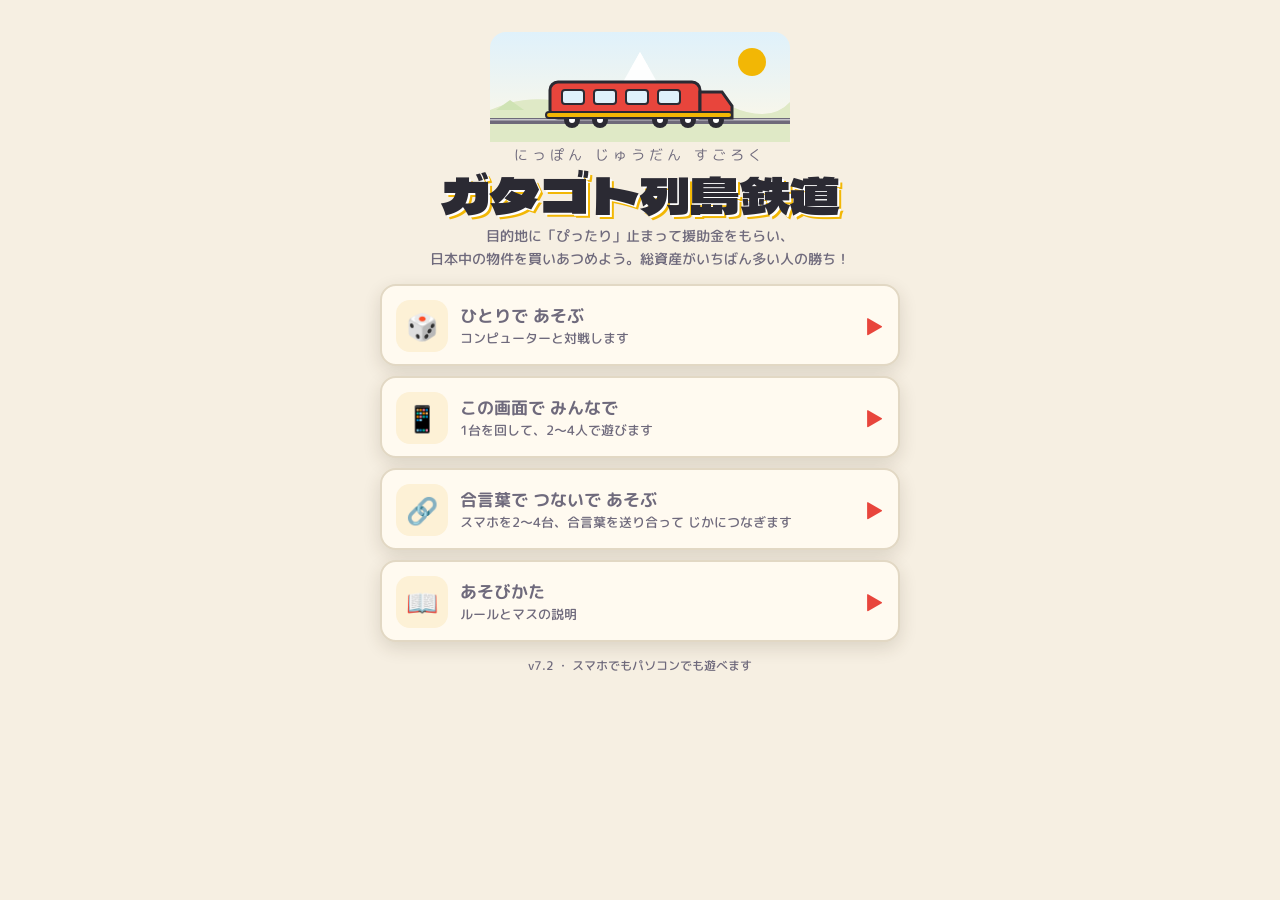
==== commit 9e493582: "ガタゴト列島鉄道 v7.2: 変身したタヌキは乗りかえても変身したまま、7年・20年を追加 Co-Authored-By: Claude Opus 5.5 <noreply@anthropic.com" ====
--- a/gatagoto/index.html
+++ b/gatagoto/index.html
@@ -84,6 +84,9 @@
 .seg button { flex: 1; min-height: 42px; border: 0; border-radius: 9px; background: transparent; font-weight: 800; color: var(--sub); }
 .seg button.on { background: var(--paper); color: var(--ink); box-shadow: 0 2px 6px rgba(0,0,0,.12); }
 .seg button:disabled { opacity: .3; cursor: default; }
+.seg-years { gap: 4px; }
+.seg-years button { padding: 0 2px; white-space: nowrap; min-width: 0; font-size: min(16px, 4.2vw); letter-spacing: -.02em; }
+.years-note { margin: 6px 2px 0; }
 .slots { display: grid; gap: 8px; margin-top: 8px; }
 .slot { display: grid; grid-template-columns: 14px 1fr auto; gap: 10px; align-items: center; background: #fff; border: 2px solid var(--line); border-radius: 12px; padding: 8px 10px; }
 .slot .dot { width: 14px; height: 14px; border-radius: 50%; }
@@ -119,7 +122,8 @@
   border-bottom: 2px solid var(--line); z-index: 3; box-shadow: 0 2px 8px rgba(0,0,0,.08);
 }
 .top-date { background: var(--ink); color: #fff; border-radius: 10px; padding: 4px 10px; text-align: center; line-height: 1.15; min-width: 58px; }
-.top-date b { font-size: 13px; display: block; }
+.top-date b { font-size: 13px; display: block; white-space: nowrap; }
+.top-date b small { font-size: 10px; font-weight: 700; opacity: .7; margin-left: 1px; }
 .top-date span { font-size: 15px; }
 .top-dest { min-width: 0; line-height: 1.2; }
 .top-dest small { display: block; font-size: 11px; color: var(--sub); }
@@ -459,7 +463,8 @@
         <div class="slots" id="slots"></div>
         <p class="note hc-note" id="hc-note"></p>
         <h3 class="o-label">なん年あそぶ？（1年＝12ターン）</h3>
-        <div class="seg" id="seg-y"><button type="button" data-y="1">1年</button><button type="button" data-y="3" class="on">3年</button><button type="button" data-y="5">5年</button><button type="button" data-y="10">10年</button></div>
+        <div class="seg seg-years" id="seg-y"><button type="button" data-y="1">1年</button><button type="button" data-y="3" class="on">3年</button><button type="button" data-y="5">5年</button><button type="button" data-y="7">7年</button><button type="button" data-y="10">10年</button><button type="button" data-y="20">20年</button></div>
+        <p class="note years-note" id="years-note" hidden></p>
         <h3 class="o-label">コンピューターの強さ</h3>
         <div class="seg" id="seg-cpulv"><button type="button" data-l="easy">よわい</button><button type="button" data-l="normal" class="on">ふつう</button><button type="button" data-l="hard">つよい</button></div>
         <div class="actions-row">
@@ -499,7 +504,8 @@
             <h3 class="o-label">マップ</h3>
             <div class="seg" id="seg-map2"><button type="button" data-m="japan" class="on">🗾 日本編</button><button type="button" data-m="world">🌏 世界編</button></div>
             <h3 class="o-label">なん年あそぶ？（1年＝12ターン）</h3>
-            <div class="seg" id="seg-y2"><button type="button" data-y="1">1年</button><button type="button" data-y="3" class="on">3年</button><button type="button" data-y="5">5年</button><button type="button" data-y="10">10年</button></div>
+            <div class="seg seg-years" id="seg-y2"><button type="button" data-y="1">1年</button><button type="button" data-y="3" class="on">3年</button><button type="button" data-y="5">5年</button><button type="button" data-y="7">7年</button><button type="button" data-y="10">10年</button><button type="button" data-y="20">20年</button></div>
+            <p class="note years-note" id="years-note2" hidden></p>
             <h3 class="o-label">コンピューターを足す</h3>
             <div class="seg" id="seg-cpu"><button type="button" data-c="0" class="on">なし</button><button type="button" data-c="1">1人</button><button type="button" data-c="2">2人</button><button type="button" data-c="3">3人</button></div>
             <h3 class="o-label">初心者ハンデ（★ほど有利）</h3>
@@ -624,7 +630,7 @@
         <p>1ターンに1枚使えます。急行などの<b>移動するカード</b>はサイコロのかわりに、スリや福袋などの<b>移動しないカード</b>は使ったあとにサイコロをふれます。<b>急行・特急・新幹線・のぞみ</b>はサイコロの数がふえ、<b>急行周遊・特急周遊</b>は3回使えます。<b>ちょうど</b>は1〜6の好きな数だけ進めるので、ぴったり到着のきりふだ。<b>まぢか・最寄り駅（目的地の手前の駅へ）・ぶっとび・場所がえ・集合</b>で位置を変え、<b>牛歩・いたずら・ふういん・北へ！・ぶんどり・刀狩り・スリ</b>でライバルをじゃま。<b>おまもり</b>は持っているだけで、いじわるカードを1回はねかえします。<b>おはらい</b>でタヌキを追いはらい、<b>たからくじ・福袋・徳政令</b>は困ったときに。千葉の先の<b>房総半島</b>、金沢の先の<b>能登半島</b>、北海道の<b>知床</b>はカードマスだらけ！</p>
         <h3>🦝 びんぼうタヌキ</h3>
         <p>誰かが目的地に着くと、そのとき目的地から<b>いちばん遠かった人</b>にくっつきます。ターンの終わりに毎回、所持金の15%を持ち逃げ・カードを捨てる・カードを倍の値段で買ってくる・物件を勝手に半額で売る・お金をほかの人に配る・あなたの名前で借金してくる……と大暴れ。お金がなくても借金にされます。タヌキがついた人と<b>すれ違う（同じマスを通る・止まる）</b>と、タヌキは相手に乗りかえるので、わざと突っこんで なすりつけましょう。</p>
-        <p>長くくっついているほど<b>変身しやすく</b>なります：<b>大タヌキ</b>（3ターン、物件をただで売り飛ばす・所持金の30%）、<b>ハリケーンタヌキ</b>（3ターン、毎回どこかへ吹き飛ばす）、<b>ミニタヌキ</b>（3ターン、ほぼ無害）、そして<b>キングタヌキ</b>（3ターン、毎回物件2件を海に捨てて所持金の40%を奪い、カードも燃やす）。おはらいカードや2月の節分で追いはらえます。</p>
+        <p>長くくっついているほど<b>変身しやすく</b>なります：<b>大タヌキ</b>（3ターン、物件をただで売り飛ばす・所持金の30%）、<b>ハリケーンタヌキ</b>（3ターン、毎回どこかへ吹き飛ばす）、<b>ミニタヌキ</b>（3ターン、ほぼ無害）、そして<b>キングタヌキ</b>（3ターン、毎回物件2件を海に捨てて所持金の40%を奪い、カードも燃やす）。変身したタヌキは、すれ違いや目的地への到着で<b>ほかの人に乗りかえても変身したまま</b>です（残りのターンも引きつぎ）。おはらいカードや2月の節分で追いはらえば、次はふつうのタヌキになってもどってきます。</p>
         <h3>🌏 世界編</h3>
         <p>日本を真ん中にした世界地図で、121の都市をめぐります。シベリアや北極圏、中央アジア、サハラ、カナダ北部、アマゾン、パタゴニア、オーストラリアの内陸まで線路がのびていて、<b>分かれ道がいっぱい</b>。太平洋はグアム・タヒチ・イースター島・ガラパゴス、インド洋はコロンボ・モーリシャスを結ぶ航路が走り、ベーリング海峡でアジアとアメリカがつながります。大西洋の路線は<b>地図の端から反対側へ</b>。サハラ砂漠・ゴビ砂漠・アマゾン・パタゴニア・ナラボー平原はカードマスだらけ、北極圏とコンゴのジャングルは？マスだらけ。</p>
         <p>世界編は日本編より<b>ダイナミック</b>です。目的地は遠く、援助金もマスのお金も大きく、スリの銀次は多めで、タヌキはよく変身します。そして<b>毎月、世界イベント</b>が起きます：🏅オリンピック（開催地に止まると祝儀）、🌋火山噴火で<b>空路が閉鎖</b>、🏴‍☠️海賊（航路のマスに止まるとお金をうばわれる）、🏆ワールドカップで<b>目的地が変更</b>、🗺宝の地図（💰のマスに最初に止まった人が大金）、📉株安・📈好景気・💱為替・🛢原油高騰、🏛世界遺産登録で物件が値上がり、✈格安航空券で全員サイコロ＋1、🤝サミットで全員集合。地図の上に、いま起きていることが表示されます。</p>
@@ -671,8 +677,10 @@
 //  real shape of Japan. Okinawa is moved up into an inset box.
 // ===================================================================
 
-const GAME_VER = '7.1';
-const NET_V = 9;
+const GAME_VER = '7.2';
+// saves made by these versions still fit this board and rules, so they can be resumed
+const SAVE_VERS = ['7.1', '7.2'];
+const NET_V = 10;
 
 // ---------- projection (日本編) ----------
 function projJapan(lat, lon) {
@@ -1712,7 +1720,8 @@
       const a = this.assets(p), prev = S.lastAssets[i] === undefined ? a : S.lastAssets[i], d = a - prev;
       if (Math.abs(d) >= Math.max(1500, 0.12 * Math.max(Math.abs(prev), 3000))) {
         S.swings.push({ y: S.year, m: S.month, pid: p.id, delta: d, cause: cause.replace(/^[^\p{L}\p{N}]+/u, '').slice(0, 40) });
-        if (S.swings.length > 120) S.swings.splice(0, S.swings.length - 120);
+        // over the cap, the smallest jump goes (in a long game the old big ones still count)
+        if (S.swings.length > 120) { let mi = 0; S.swings.forEach((s, i) => { if (Math.abs(s.delta) < Math.abs(S.swings[mi].delta)) mi = i; }); S.swings.splice(mi, 1); }
       }
       S.lastAssets[i] = a;
     });
@@ -2066,12 +2075,17 @@
   bonusSquare(p) {
     const S = this.s;
     const [text, effect, k] = BONUS_EVENTS[Math.floor(this.rng() * BONUS_EVENTS.length)];
-    let extra = '', next = 'turnend', kind = 'card';
+    let extra = '', next = 'turnend', kind = 'card', form = 0;
     if (effect === 'ginji') return this.ginji(p, '？マスの先で、スリの銀次が待ちかまえていた！');
     if (effect === 'tanuki') {
       const T = S.tanuki;
       if (T.at === p.id) extra = '（もうくっついていた……）';
-      else { T.at = p.id; T.form = 0; T.left = 0; extra = ''; kind = 'tanuki'; }
+      else {
+        // someone else's tanuki hops over just as it is (a changed form stays changed)
+        if (T.at >= 0) extra = `（${S.players[T.at].name} の${TANUKI_FORMS[T.form].name}が、そのまま乗りかえてきた！` + (T.form !== 0 && T.left > 0 ? ` あと${T.left}ターン` : '') + '）';
+        else { T.form = 0; T.left = 0; }
+        T.at = p.id; kind = 'tanuki'; form = T.form;
+      }
     } else if (effect === 'freeprop') {
       const c = nearestCity(p.pos, -1);
       const free = c >= 0 ? S.own[c].map((o, i) => o < 0 ? i : -1).filter(i => i >= 0) : [];
@@ -2085,7 +2099,7 @@
       extra = `（${WORLD.nodes[to].name} へ）`; kind = 'warp'; next = to === S.dest ? 'arriving' : 'landing';
     } else { extra = this.applyEffect(p, effect, k); kind = effect === 'money' ? 'plus' : effect === 'pay' || effect === 'skip' ? 'minus' : 'card'; }
     this.log(`${p.name}（？マス）：${text}${extra}`);
-    return this.setEvent({ kind, title: '？マス', text: text + (extra ? '\n' + extra : ''), next, form: 0 }, 2600);
+    return this.setEvent({ kind, title: '？マス', text: text + (extra ? '\n' + extra : ''), next, form }, 2600);
   }
   // スリの銀次 helps himself to a share of your money
   ginji(p, lead) {
@@ -2115,10 +2129,16 @@
     this.newDest(p.pos);
     let text = `援助金 ${yen(bonus)} を受け取った！` + (fx ? `（がんばれ補正で${fx.arrive}倍）` : '') + gekoku + `\n次の目的地は「${WORLD.nodes[S.dest].name}」（${this.distTo(p.pos, S.dest)}マス先）。`;
     if (far) {
-      T.at = far.id; T.form = 0; T.left = 0;
-      text += `\n目的地からいちばん遠かった ${far.name}（${this.distTo(far.pos, old)}マス）に、びんぼうタヌキがくっついた！`;
-    }
-    this.log(`${p.name} が ${city.name} にぴったり到着！ 援助金 ${yen(bonus)}。次の目的地は ${WORLD.nodes[S.dest].name}` + (far ? `。びんぼうタヌキは ${far.name} へ` : ''));
+      // the tanuki moves on as it is: a changed form keeps its form and the turns it has left
+      const was = T.at, dist = this.distTo(far.pos, old);
+      if (was < 0) { T.form = 0; T.left = 0; }   // nobody had it: a plain one turns up
+      const fname = TANUKI_FORMS[T.form].name, still = T.form !== 0 && T.left > 0 ? `（${fname}のまま。あと${T.left}ターン）` : '';
+      T.at = far.id;
+      if (was === far.id) text += `\n${fname}は、目的地からいちばん遠い ${far.name}（${dist}マス）に くっついたまま……` + (still ? `（あと${T.left}ターン）` : '');
+      else if (was >= 0) text += `\n${S.players[was].name} の${fname}が、目的地からいちばん遠かった ${far.name}（${dist}マス）に乗りかえた！` + still;
+      else text += `\n目的地からいちばん遠かった ${far.name}（${dist}マス）に、びんぼうタヌキがくっついた！`;
+    }
+    this.log(`${p.name} が ${city.name} にぴったり到着！ 援助金 ${yen(bonus)}。次の目的地は ${WORLD.nodes[S.dest].name}` + (far ? `。${TANUKI_FORMS[T.form].name}は ${far.name} へ` : ''));
     return this.setEvent({ kind: 'arrive', title: `${city.name} にぴったり到着！`, text, next: 'landing2', city: old }, 3600);
   }
   eventOk() {
@@ -3755,7 +3775,7 @@
 function renderTitle() {
   const sv = loadLocal();
   const b = $('#b-resume');
-  b.hidden = !(sv && sv.s && sv.s.v === GAME_VER && sv.s.phase !== 'gameover');
+  b.hidden = !(sv && sv.s && SAVE_VERS.includes(sv.s.v) && sv.s.phase !== 'gameover');
   if (!b.hidden) $('#resume-info').textContent = `${(MAP_DEFS[sv.s.map] || MAP_DEFS.japan).name} ${sv.s.year}年目 ${MONTHS[sv.s.month]}・${sv.s.players.map(p => p.name).join('、')}` + (sv.mode === 'host' ? '（合言葉で再接続）' : '');
 }
 
@@ -3818,6 +3838,7 @@
   clearTimeout(UI.timer);
   UI.mode = sv.mode; UI.prev = null; UI.followTurn = -1; closeSheet();
   UI.game = new Game({ players: sv.s.players.map(p => ({ name: p.name, ctrl: p.ctrl })), years: sv.s.years, cpu: sv.s.cpu, map: sv.s.map });
+  sv.s.v = GAME_VER;   // an older save that still fits carries on as this version (friends' phones check it)
   UI.game.s = sv.s;
   UI.state = sv.s;
   Game.restoreProps(sv.s);
@@ -3851,7 +3872,7 @@
   const prev = UI.prev;
   const cur = S.players[S.turn];
   // top bar
-  $('#t-year').textContent = `${S.year}年目`;
+  $('#t-year').innerHTML = `${+S.year}年目<small>/${+S.years}年</small>`;
   $('#t-month').textContent = MONTHS[S.month] + SEASON_ICON[SEASON_OF[S.month]];
   const season = SEASON_OF[S.month];
   if ($('#scr-game').dataset.season !== season) { $('#scr-game').dataset.season = season; renderWeather(season); }
@@ -4344,7 +4365,7 @@
   } else {
     sec('季節のイベント（月のはじめ）', Object.keys(MONTH_EVENTS).map(m => [`${MONTHS[m]} ${MONTH_EVENTS[m].title}`, MONTH_EVENTS[m].text || ({ typhoon: 'どこかの地方に台風。その地方の物件を持つ人は値段の5%の修理代。', otoshidama: '全員にお年玉（300万円×年）。', setsubun: 'びんぼうタヌキがついている人は、半分の確率でタヌキが逃げ出します。' })[MONTH_EVENTS[m].kind] || '']));
   }
-  sec('びんぼうタヌキ', [['びんぼうタヌキ', '目的地に誰かが着くと、いちばん遠かった人にくっつきます。ターンの終わりに毎回：所持金の15%を持ち逃げ／カードを1〜2枚捨てる／カードを倍の値段で買ってくる／物件を勝手に半額で売る／お金をほかの人に配る／あなたの名前で借金してくる。すれ違うと相手に乗りかえます。長くくっついているほど変身しやすい。'], ['大タヌキ（3ターン）', '物件をただで売り飛ばす、所持金の30%を持ち逃げ、カードをやぶる。'], ['キングタヌキ（3ターン）', '毎ターン物件を2件海に投げすて、所持金の40%を奪い、カードを全部燃やすことも。長くくっついているほど出やすい。'], ['ミニタヌキ（3ターン）', 'ほぼ無害。どんぐりをくれることも。'], ['ハリケーンタヌキ（3ターン）', '毎ターン、どこかの駅へ吹き飛ばし、修理代も取る。'], ['追いはらう', WORLD.def.worldEvents ? 'おはらいカード。' : 'おはらいカード、2月の節分。']]);
+  sec('びんぼうタヌキ', [['びんぼうタヌキ', '目的地に誰かが着くと、いちばん遠かった人にくっつきます。ターンの終わりに毎回：所持金の15%を持ち逃げ／カードを1〜2枚捨てる／カードを倍の値段で買ってくる／物件を勝手に半額で売る／お金をほかの人に配る／あなたの名前で借金してくる。すれ違うと相手に乗りかえます。長くくっついているほど変身しやすい。'], ['大タヌキ（3ターン）', '物件をただで売り飛ばす、所持金の30%を持ち逃げ、カードをやぶる。'], ['キングタヌキ（3ターン）', '毎ターン物件を2件海に投げすて、所持金の40%を奪い、カードを全部燃やすことも。長くくっついているほど出やすい。'], ['ミニタヌキ（3ターン）', 'ほぼ無害。どんぐりをくれることも。'], ['ハリケーンタヌキ（3ターン）', '毎ターン、どこかの駅へ吹き飛ばし、修理代も取る。'], ['乗りかえても変身したまま', 'すれ違い・同じマス・目的地への到着・？マスでほかの人に移っても、変身したタヌキは変身したまま（残りのターンも引きつぐ）。追いはらうと、次はふつうのタヌキでもどってくる。'], ['追いはらう', WORLD.def.worldEvents ? 'おはらいカード。' : 'おはらいカード、2月の節分。']]);
   sec('マスの種類', [['＋ / −', 'お金がもらえる / はらう（年がすすむと額が大きくなる）。'], ['C カード', 'カードを1枚（8枚まで）。'], ['N ナイスカード', '強いカード（新幹線・ちょうど・まぢか・おまもり…）。'], ['✦ ワープ', 'どこかの駅へ飛ばされる。目的地に当たればゴール。'], ['? はてな', '宝箱・落とし穴・銀次・タヌキ・タダの物件・ワープ…何が起きるかわからない。'], ['店 カード売り場', 'お金でカードを買える。'], ['駅', '物件を買える。全部買うと独占で収益2倍。']]);
   sec('ほかの出来事', [['スリの銀次', 'ターンの終わりにときどき現れて所持金の15〜30%をすっていきます。トップの人は2倍狙われやすく、がんばれ補正の人は見逃してもらえます。'], ['地域のできごと', '駅に止まると13%の確率で、その地方ならではの出来事。'], ['がんばれ補正🔥', 'ビリの総資産がトップの半分以下で発動し、差が開くほど強くなる（レベル1〜3）。' + [1, 2, 3].map(l => `レベル${l}：${behindText(l)}`).join('／') + '。'], ['決算', '毎年3月。物件の収益率ぶんのお金、借金には10%の利息。売り切れた駅に新しい物件がオープン。'], ['初心者ハンデ★', 'はじめる前にプレイヤーごとにつけられる。' + [1, 2, 3].map(l => `${HANDICAP[l].label}：${hcText(l)}`).join('／') + '。']]);
   sec('カード', CARD_IDS.map(id => [CARD_DEFS[id].name + (CARD_DEFS[id].price ? `（売り場 ${yen(CARD_DEFS[id].price)}）` : ''), cardDesc(id) + (MOVE_CARDS.includes(id) ? '' : '　※使ったあとにサイコロをふれる')]));
@@ -4365,8 +4386,9 @@
   const steps = 4;
   for (let k = 0; k <= steps; k++) { const v = lo + (hi - lo) * k / steps, y = Y(v); svg += `<line x1="${padL}" y1="${y.toFixed(1)}" x2="${w - padR}" y2="${y.toFixed(1)}" class="ac-grid"/><text x="${padL - 6}" y="${(y + 4).toFixed(1)}" class="ac-lbl" text-anchor="end">${esc(shortYen(Math.round(v / 100) * 100))}</text>`; }
   if (lo < 0) svg += `<line x1="${padL}" y1="${Y(0)}" x2="${w - padR}" y2="${Y(0)}" class="ac-zero"/>`;
-  // years along the bottom (12 points a year)
-  for (let yr = 0; yr * 12 < n - 1 && yr < (S.years || 99); yr++) { const x = X(yr * 12); svg += `<line x1="${x.toFixed(1)}" y1="${padT}" x2="${x.toFixed(1)}" y2="${h - padB}" class="ac-grid"/><text x="${(x + 3).toFixed(1)}" y="${h - 8}" class="ac-lbl">${yr + 1}年目</text>`; }
+  // years along the bottom (12 points a year); in a long game only every few years gets a label
+  const perYear = (w - padL - padR) * 12 / (n - 1), every = [1, 2, 4, 5, 10].find(s => s * perYear >= 34) || 20;
+  for (let yr = 0; yr * 12 < n - 1 && yr < (S.years || 99); yr++) { const x = X(yr * 12); svg += `<line x1="${x.toFixed(1)}" y1="${padT}" x2="${x.toFixed(1)}" y2="${h - padB}" class="ac-grid"/>` + (yr % every === 0 ? `<text x="${(x + 3).toFixed(1)}" y="${h - 8}" class="ac-lbl">${yr + 1}年目</text>` : ''); }
   for (let p = 0; p < P; p++) {
     const pts = ser.map((row, i) => `${X(i).toFixed(1)},${Y(row[p]).toFixed(1)}`).join(' ');
     svg += `<polyline points="${pts}" fill="none" stroke="${S.players[p].color}" stroke-width="3" stroke-linejoin="round" stroke-linecap="round"/>`;
@@ -4467,10 +4489,17 @@
   renderSetup();
   show('setup');
 }
+// a word about the long games
+function yearsNote(box, years) {
+  if (!box) return;
+  box.hidden = !(years >= 10);
+  box.textContent = years >= 20 ? '20年はとても長い旅です。とちゅうでタイトルにもどっても、「つづきから」で続きを遊べます。' : years >= 10 ? '長めの旅です。とちゅうでタイトルにもどっても、「つづきから」で続きを遊べます。' : '';
+}
 function renderSetup() {
   const st = UI.setup;
   $$('#seg-n button').forEach(b => b.classList.toggle('on', +b.dataset.n === st.n));
   $$('#seg-y button').forEach(b => b.classList.toggle('on', +b.dataset.y === st.years));
+  yearsNote($('#years-note'), st.years);
   $$('#seg-cpulv button').forEach(b => b.classList.toggle('on', b.dataset.l === (st.cpuLv || 'normal')));
   $$('#seg-map button').forEach(b => b.classList.toggle('on', b.dataset.m === (st.map || 'japan')));
   const box = $('#slots'); box.innerHTML = '';
@@ -4785,6 +4814,7 @@
       msg = `${ready.length + 1}人でつながっています。${full ? '' : '「もう1人さそう」で4人まで増やせます。'}年数とコンピューターをえらんで「ゲーム開始」を押してください。`; state = 'ok';
     }
     $$('#seg-y2 button').forEach(b => b.classList.toggle('on', +b.dataset.y === Net.years));
+    yearsNote($('#years-note2'), Net.years);
     $$('#seg-cpulv2 button').forEach(b => b.classList.toggle('on', b.dataset.l === Net.cpuLv));
     $$('#seg-map2 button').forEach(b => b.classList.toggle('on', b.dataset.m === Net.map));
     const hl = $('#pp-hc'); hl.innerHTML = '';
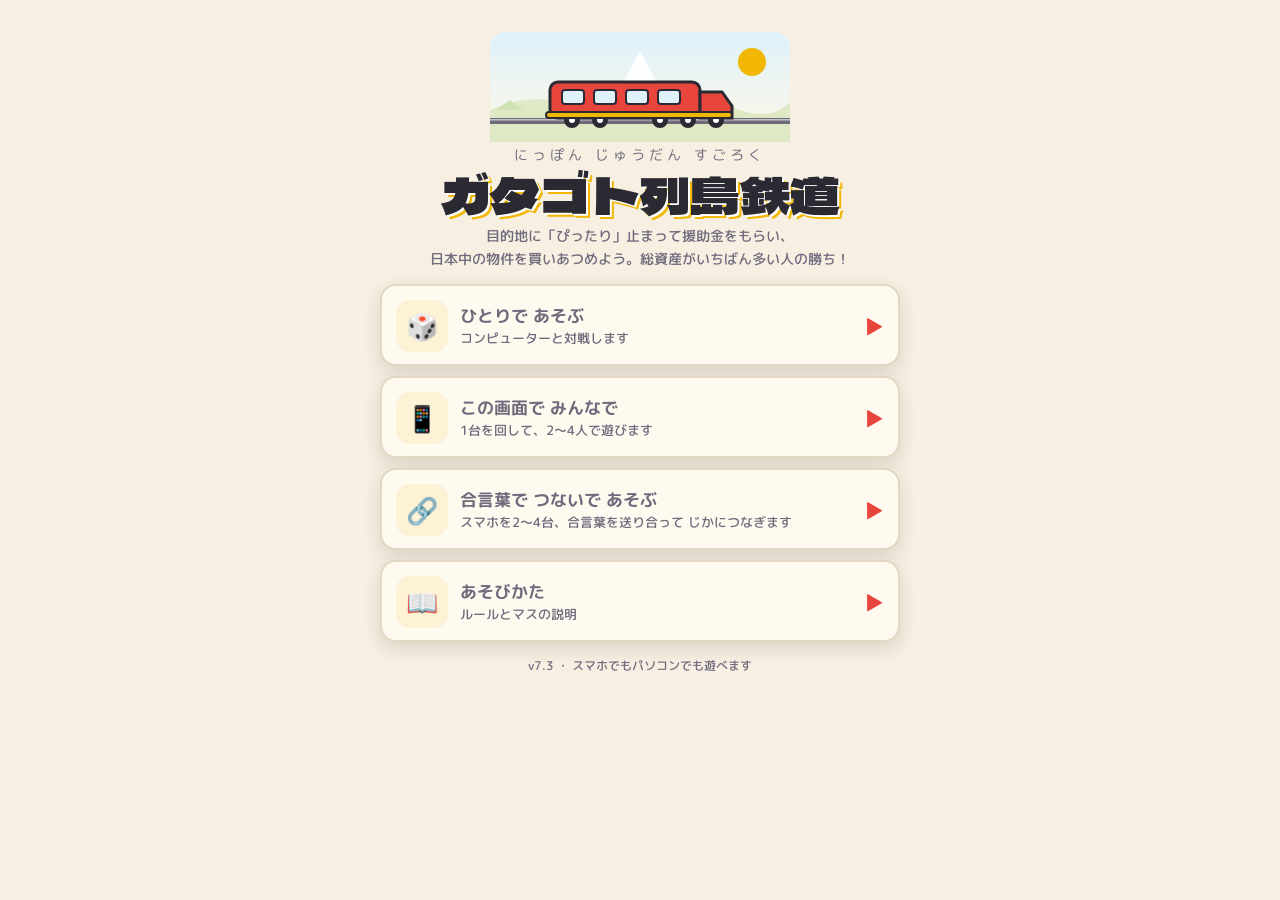
==== commit 1f9672f0: "ガタゴト列島鉄道 v7.3: 合言葉の返事を送ったあと、待っているあいだに接続をあきらめないように さそわれた側が返事を作ってLINEで送っているあいだに、相手からの応答がないと ブラウザが接続を失敗" ====
--- a/gatagoto/index.html
+++ b/gatagoto/index.html
@@ -540,6 +540,7 @@
           <ol>
             <li>2台とも、LINE などのアプリの中ではなく、Safari か Chrome でこのページを開きます。</li>
             <li>合言葉は、届いた文をまるごとコピーして貼ります（前後に文字がついていても大丈夫です）。</li>
+            <li>2台目は返事を送ったら、このページにもどって開いたまま待ちます（1台目が貼ったとき2台目が LINE の画面のままでも、2分以内にもどれば つながります）。</li>
             <li>「つながりませんでした」と出たら、2台を同じ Wi‑Fi につないで、1台目の合言葉から作り直します。</li>
             <li>職場や学校の Wi‑Fi では、つながらないことがあります。スマホの回線（4G/5G）でも試してください。</li>
           </ol>
@@ -677,10 +678,10 @@
 //  real shape of Japan. Okinawa is moved up into an inset box.
 // ===================================================================
 
-const GAME_VER = '7.2';
+const GAME_VER = '7.3';
 // saves made by these versions still fit this board and rules, so they can be resumed
-const SAVE_VERS = ['7.1', '7.2'];
-const NET_V = 10;
+const SAVE_VERS = ['7.1', '7.2', '7.3'];
+const NET_V = 11;
 
 // ---------- projection (日本編) ----------
 function projJapan(lat, lon) {
@@ -3023,6 +3024,11 @@
     return o;
   } catch (e) { return null; }
 }
+// the code itself, picked out of whatever was pasted (to tell the same code from a new one)
+function p2pCodeKey(text) {
+  const m = String(text || '').replace(/\s+/g, '').match(new RegExp(CODE_TAG + '[zr][A-Za-z0-9_-]{20,}'));
+  return m ? m[0] : '';
+}
 // the whole offer goes in one code, so wait until the addresses are known (or a few seconds)
 function p2pGathered(pc, ms) {
   return new Promise(res => {
@@ -3034,17 +3040,36 @@
   });
 }
 
+// the other phone's addresses, as candidates that can be handed to addIceCandidate again
+function sdpCandidates(desc) {
+  const out = [];
+  if (!desc || !desc.sdp) return out;
+  const lines = desc.sdp.split(/\r?\n/), mids = [];
+  let idx = -1;
+  for (const ln of lines) { if (ln.startsWith('m=')) idx++; else if (ln.startsWith('a=mid:') && idx >= 0) mids[idx] = ln.slice(6).trim(); }
+  idx = -1;
+  for (const ln of lines) {
+    if (ln.startsWith('m=')) idx++;
+    else if (ln.startsWith('a=candidate:') && idx >= 0) out.push({ candidate: ln.slice(2).trim(), sdpMid: mids[idx] === undefined ? null : mids[idx], sdpMLineIndex: idx });
+  }
+  return out;
+}
+
 // ---------- one link = one friend ----------
 const CHUNK = 12000;            // data-channel messages are split so every browser pair accepts them
 const QUIET_MS = 45000;         // silence while the page is visible before the link is given up
 const DISCONNECT_GRACE = 40000; // ICE "disconnected" usually heals; wait this long before giving up
+const LINK_WAIT_MS = 120000;    // after the host pastes the reply: how long both phones keep trying
+const ANSWER_WAIT_MS = 900000;  // the friend's reply stays good this long, waiting for the host to paste it
+const KNOCK_MS = 5000;          // until linked, the other phone's addresses are tried again this often
 class Link {
   constructor(handlers) {
     this.h = handlers || {};
     this.pc = null; this.dc = null; this.state = 'idle'; this.code = ''; this.nocand = false;
     this.open = false; this.ended = false; this.lastRx = 0; this.beat = 0; this.timer = 0; this.id = '';
-    this.parts = {}; this.seq = 0;
+    this.parts = {}; this.seq = 0; this.knockT = 0;
     this.onVis = () => { if (!document.hidden) this.lastRx = performance.now(); };
+    this.onVisKnock = () => { if (!document.hidden) this.knockNow(); };
   }
   set(state, err) { this.state = state; this.err = err || ''; if (this.h.change) this.h.change(this); }
   newPc() {
@@ -3052,12 +3077,40 @@
     pc.onconnectionstatechange = () => {
       if (this.pc !== pc) return;
       const s = pc.connectionState;
+      // Before the link is up, "failed" only means the other phone has not answered yet: the reply
+      // may still be on its way through LINE, the host has not pasted it, or a phone is on another
+      // app. The line is kept open and both sides keep knocking; the waiting has its own time limit.
+      if (!this.open) return;
       if (s === 'failed') this.end('failed');
-      else if (s === 'closed' && this.open) this.end('closed');
+      else if (s === 'closed') this.end('closed');
       else if (s === 'disconnected') setTimeout(() => { if (this.pc === pc && pc.connectionState === 'disconnected') this.end('lost'); }, DISCONNECT_GRACE);
     };
     return pc;
   }
+  // Until the link is up, try the other phone's addresses again and again. A try that gets no
+  // answer is dropped by the browser after a few seconds, so without this a phone that comes back
+  // from LINE (or sits behind a home router that only opens once both sides have called) would
+  // never be called again.
+  knock() {
+    clearInterval(this.knockT);
+    document.removeEventListener('visibilitychange', this.onVisKnock);
+    this.knockCands = this.pc ? sdpCandidates(this.pc.remoteDescription) : [];
+    this.knocks = 0;
+    this.knockT = setInterval(() => this.knockNow(), KNOCK_MS);
+    document.addEventListener('visibilitychange', this.onVisKnock);
+  }
+  knockNow() {
+    const pc = this.pc;
+    if (!pc || this.open || this.ended) { this.stopKnock(); return; }
+    // the same address under a new name: a candidate the browser has already seen is ignored,
+    // a renamed one makes it call that address again
+    const n = ++this.knocks;
+    for (const c of this.knockCands || []) {
+      const cand = c.candidate.replace(/^candidate:(\S+)/, (m, f) => `candidate:${f.slice(0, 20)}k${n}`);
+      try { pc.addIceCandidate({ candidate: cand, sdpMid: c.sdpMid, sdpMLineIndex: c.sdpMLineIndex }).catch(() => {}); } catch (e) {}
+    }
+  }
+  stopKnock() { clearInterval(this.knockT); this.knockT = 0; document.removeEventListener('visibilitychange', this.onVisKnock); }
   wire(dc) {
     this.dc = dc;
     dc.onopen = () => { if (this.dc !== dc) return; clearTimeout(this.timer); this.setOpen(true); };
@@ -3081,6 +3134,7 @@
     if (this.ended || this.open === v) return;
     this.open = v;
     if (v) {
+      this.stopKnock(); clearTimeout(this.timer);
       this.lastRx = performance.now();
       this.set('open');
       document.addEventListener('visibilitychange', this.onVis);
@@ -3135,7 +3189,8 @@
       if (this.pc !== pc) return;
       if (this.state !== 'open') this.set('linking');
       clearTimeout(this.timer);
-      this.timer = setTimeout(() => { if (this.pc === pc && this.state === 'linking') this.end('failed'); }, 40000);
+      this.timer = setTimeout(() => { if (this.pc === pc && this.state === 'linking') this.end('failed'); }, LINK_WAIT_MS);
+      this.knock();
     } catch (e) { if (this.pc === pc) this.set('offer', 'stale'); }
   }
   // friend: paste the host's code, make the reply
@@ -3145,6 +3200,7 @@
     if (!d) { this.set('idle', 'badcode'); return; }
     if (d.bad) { this.set('idle', 'oldbrowser'); return; }
     if (d.t !== 'o') { this.set('idle', 'notoffer'); return; }
+    this.offerKey = p2pCodeKey(text);
     this.set('making');
     try {
       const pc = this.newPc();
@@ -3158,15 +3214,16 @@
       this.code = await p2pEncode({ t: 'a', s: sdp });
       if (this.pc !== pc) return;
       if (this.state !== 'open') this.set('answer');
-      // the host has a while to paste it
-      this.timer = setTimeout(() => { if (this.pc === pc && this.state === 'answer') this.end('failed'); }, 600000);
+      // the host has a while to paste it; meanwhile keep calling the host's addresses
+      this.timer = setTimeout(() => { if (this.pc === pc && this.state === 'answer') this.end('failed'); }, ANSWER_WAIT_MS);
+      if (this.state !== 'open') this.knock();
     } catch (e) { console.error(e); this.set('idle', 'badcode'); }
   }
   end(why) {
     if (this.ended) return;
     const wasOpen = this.open;
     this.ended = true;
-    clearTimeout(this.timer); clearInterval(this.beat);
+    clearTimeout(this.timer); clearInterval(this.beat); this.stopKnock();
     document.removeEventListener('visibilitychange', this.onVis);
     this.open = false;
     try { if (this.dc) this.dc.close(); } catch (e) {}
@@ -3194,10 +3251,10 @@
 const P2P_MSG = {
   making: '合言葉を作っています…（数秒かかります）',
   offer: '①の合言葉をコピーして、LINE などで相手に送ってください。相手から返事の合言葉が届いたら、②に貼って「つなぐ」を押します。',
-  linking: 'つないでいます…',
-  answer: '②の返事をコピーして、1台目に送ってください。1台目が貼ると、自動でつながります。',
+  linking: 'つないでいます…（相手のスマホで、このゲームのページを開いてもらってください。LINE の画面のままだと つながりません）',
+  answer: '②の返事をコピーして、1台目に送ってください。送ったら、このページにもどって開いたまま待っていてください。1台目が貼ると、自動でつながります。',
   open: 'つながりました！',
-  failed: 'つながりませんでした。2台を同じ Wi‑Fi につないでから、「やり直す」を押して、1台目の合言葉から作り直してください。',
+  failed: 'つながりませんでした。合言葉を作り直して、相手に送り直してください。相手には、返事を送ったあと このゲームのページを開いたまま待ってもらいます（同じ Wi‑Fi だと つながりやすくなります）。',
   closed: '接続が切れました。',
 };
 
@@ -4660,9 +4717,14 @@
     this.peers = []; this.invite = null; this.role = ''; this.seats = [];
   },
   // ----- guest -----
-  guestBegin() { this.role = 'guest'; this.link = null; this.members = []; this.verErr = false; renderP2P(); },
+  guestBegin() { this.role = 'guest'; this.link = null; this.members = []; this.verErr = false; this.guestFail = ''; this.sameHint = false; renderP2P(); },
   guestReply(text) {
-    this.verErr = false;
+    // the same code pasted again while its reply waits: that reply (②) is still the one to send.
+    // A new code from the host starts a new reply.
+    const cur = this.link, key = p2pCodeKey(text);
+    // (nothing readable pasted: keep the reply that is waiting, and say the paste was not a code)
+    if (cur && !cur.ended && !cur.open && cur.offerKey && (!key || cur.offerKey === key)) { this.sameHint = key ? 'same' : 'bad'; renderP2P(); renderReconnectSheet(); return; }
+    this.verErr = false; this.guestFail = ''; this.sameHint = false;
     if (this.link) { this.link.h = {}; this.link.end(''); }
     const link = this.link = new Link({
       change: () => { renderP2P(); renderReconnectSheet(); },
@@ -4687,6 +4749,8 @@
   guestOnClose(link, why, wasOpen) {
     if (link && link !== this.link) return;   // an old link closing after a newer one took over
     this.link = null;
+    // a reply that never got through: say so, rather than quietly going back to the first step
+    this.guestFail = !wasOpen && why && why !== 'end' && why !== 'full' ? why : '';
     if (UI.mode === 'guest' && UI.screen === 'game' && why !== 'end' && why !== 'full') {
       // the game goes on; this phone waits for a fresh code from the host
       this.reconnecting = true;
@@ -4705,6 +4769,9 @@
   },
   guestLeave() { if (this.link) { this.link.h = {}; this.link.end(''); } this.link = null; this.role = ''; this.members = []; this.reconnecting = false; },
 };
+
+const SAME_CODE_MSG = 'この合言葉への返事は、②にもうできています。それを1台目に送って、このページを開いたまま待ってください。1台目から新しい合言葉が届いたときは、①に貼りかえてから押してください。';
+const GUEST_FAIL_MSG ='1台目とつながりませんでした。1台目で合言葉を作り直してもらい、新しい合言葉を①に貼って、もう一度「返事の合言葉を作る」を押してください。返事を送ったら、このページを開いたまま待ってください。';
 
 // ---------- the game-screen notice when someone's phone is away ----------
 function renderNetBar(S) {
@@ -4746,12 +4813,14 @@
     const l = Net.link, st = l ? l.state : 'idle';
     html += `<p class="note">ゲームは1台目で続いています。1台目に「再接続の合言葉」を作ってもらい、ここに貼って返事を送り返すと、同じ席にもどれます。</p>
       <h3 class="o-label">① 1台目から届いた合言葉を貼る</h3><textarea class="pp-code pp-in" id="rc-offer-in" rows="3" placeholder="ここに貼る"></textarea>
-      <div class="pp-row"><button class="btn btn-main" id="rc-reply" type="button" ${st === 'making' || st === 'answer' || st === 'open' ? 'disabled' : ''}>返事の合言葉を作る</button></div>`;
+      <div class="pp-row"><button class="btn btn-main" id="rc-reply" type="button" ${st === 'making' || st === 'open' ? 'disabled' : ''}>返事の合言葉を作る</button></div>`;
     if (l && l.code && st !== 'open') html += `<h3 class="o-label">② この返事を1台目に送る</h3><textarea class="pp-code" id="rc-answer" readonly rows="4">${esc(l.code)}</textarea>
       <div class="pp-row"><button class="btn btn-sub" id="rc-copy2" type="button">コピー</button>${canShare ? '<button class="btn btn-sub" id="rc-share2" type="button">LINE などで送る</button>' : ''}</div>`;
     let msg = l && l.err && l.err !== 'nortc' ? (P2P_ERR[l.err] || P2P_ERR.badcode) : (P2P_MSG[st] || '');
+    if (!l && Net.guestFail) msg = GUEST_FAIL_MSG;
+    if (Net.sameHint && st === 'answer') msg = Net.sameHint === 'bad' ? P2P_ERR.badcode : SAME_CODE_MSG;
     if (l && l.open) msg = 'つながりました！ 席にもどります…';
-    if (msg) html += `<p class="status" data-state="${l && (l.err || st === 'failed' || st === 'closed') ? 'bad' : l && l.open ? 'ok' : ''}">${esc(msg)}</p>`;
+    if (msg) html += `<p class="status" data-state="${(l && (l.err || st === 'failed' || st === 'closed')) || (!l && Net.guestFail) ? 'bad' : l && l.open ? 'ok' : ''}">${esc(msg)}</p>`;
   }
   // keep what the person typed in the paste box while re-rendering
   const keep = {}; for (const id of ['rc-answer-in', 'rc-offer-in']) { const e = $('#' + id); if (e) keep[id] = e.value; }
@@ -4772,7 +4841,7 @@
 }
 
 function openP2P() {
-  Net.role = ''; Net.peers = []; Net.invite = null; Net.link = null; Net.members = [];
+  Net.role = ''; Net.peers = []; Net.invite = null; Net.link = null; Net.members = []; Net.guestFail = '';
   $('#my-name').value = pref.name || '';
   $('#pp-offer-in').value = ''; $('#pp-answer-in').value = '';
   renderP2P();
@@ -4803,7 +4872,8 @@
       $('#pp-offer-copy').disabled = !inv.code;
       $('#pp-offer-share').hidden = !canShare || !inv.code;
       $('#pp-link').disabled = !(inv.state === 'offer' || (inv.state === 'error' && inv.pc));
-      $('#pp-newcode').hidden = !(inv.state === 'failed' || inv.state === 'closed' || inv.state === 'error');
+      // also while the phones are still trying each other, so a reply sent to the wrong code can be redone
+      $('#pp-newcode').hidden = !(inv.state === 'failed' || inv.state === 'closed' || inv.state === 'error' || inv.state === 'linking');
       msg = inv.err && inv.err !== 'nortc' ? (P2P_ERR[inv.err] || P2P_ERR.badcode) : (P2P_MSG[inv.state] || '');
       if (inv.state === 'offer' && Net.peers.length) msg = `${Net.peers.length + 1}人目をさそいます。` + msg;
       if (inv.nocand && inv.state === 'offer') msg += '（この画面では通信の通り道が見つかりませんでした。つながらないかもしれません）';
@@ -4839,7 +4909,7 @@
     const l = Net.link, st = l ? l.state : 'idle';
     const ans = $('#pp-answer');
     if (l && ans.value !== l.code) ans.value = l.code;
-    $('#pp-reply').disabled = st === 'making' || st === 'answer' || st === 'open';
+    $('#pp-reply').disabled = st === 'making' || st === 'open';
     $('#pp-reply-box').hidden = !(l && l.code && st !== 'open');
     $('#pp-answer-share').hidden = !canShare || !(l && l.code);
     $('#pp-guest-lobby').hidden = !(l && l.open);
@@ -4852,8 +4922,10 @@
     msg = l && l.err && l.err !== 'nortc' ? (P2P_ERR[l.err] || P2P_ERR.badcode) : (P2P_MSG[st] || '');
     if (!msg && st === 'idle') msg = '1台目から届いた合言葉を①に貼って、「返事の合言葉を作る」を押してください。';
     if (l && l.nocand && st === 'answer') msg += '（この画面では通信の通り道が見つかりませんでした。つながらないかもしれません）';
+    if (Net.sameHint && st === 'answer') msg = Net.sameHint === 'bad' ? P2P_ERR.badcode : SAME_CODE_MSG;
     if (l && l.open) msg = 'つながりました！ 1台目がゲームを始めると、自動でゲーム画面になります。';
     state = l && (l.err || st === 'failed' || st === 'closed') ? 'bad' : (l && l.open ? 'ok' : '');
+    if (!l && Net.guestFail) { msg = GUEST_FAIL_MSG; state = 'bad'; }
     if (!l && Net.verErr) { msg = '1台目とページの版がちがいました。このページを再読み込み（更新）してから、もう一度つないでください。'; state = 'bad'; }
   }
   if (nortc) { msg = P2P_ERR['nortc_' + p2pWhere()] || P2P_ERR.nortc; state = 'bad'; }
